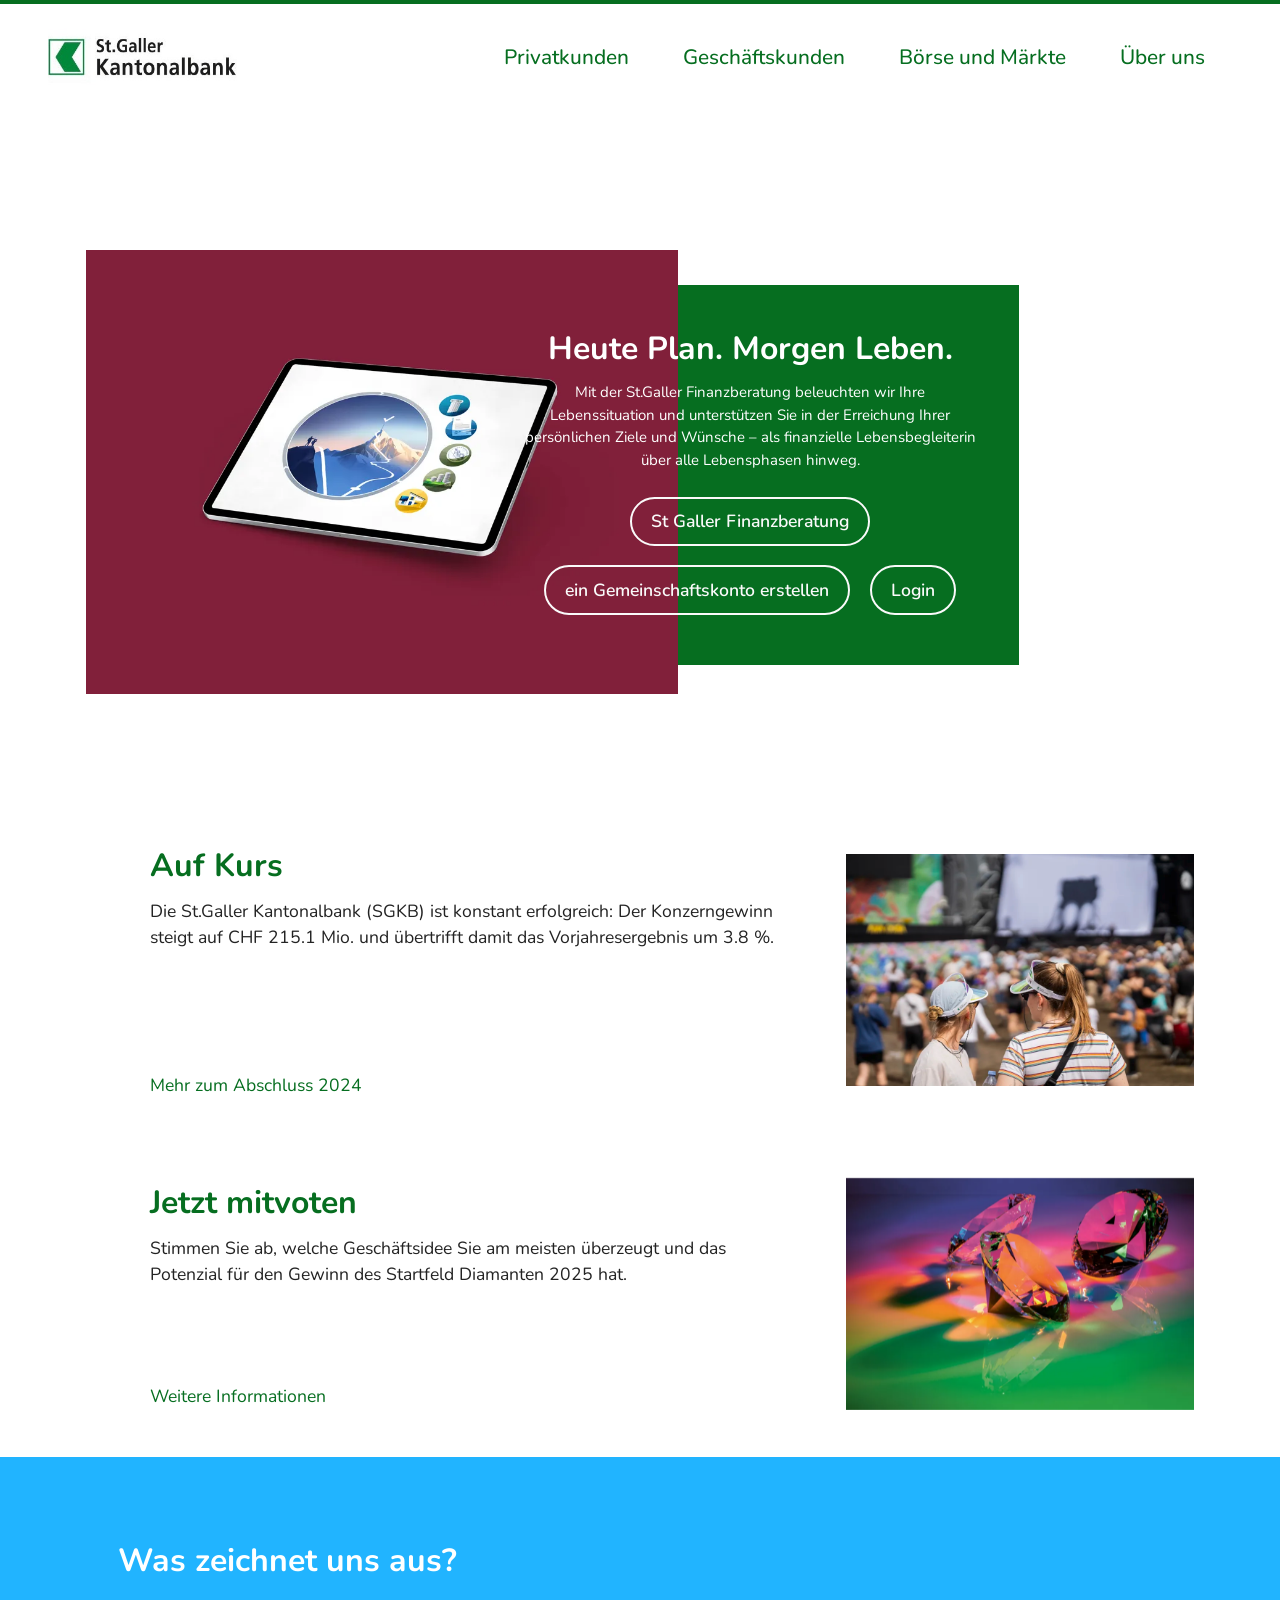
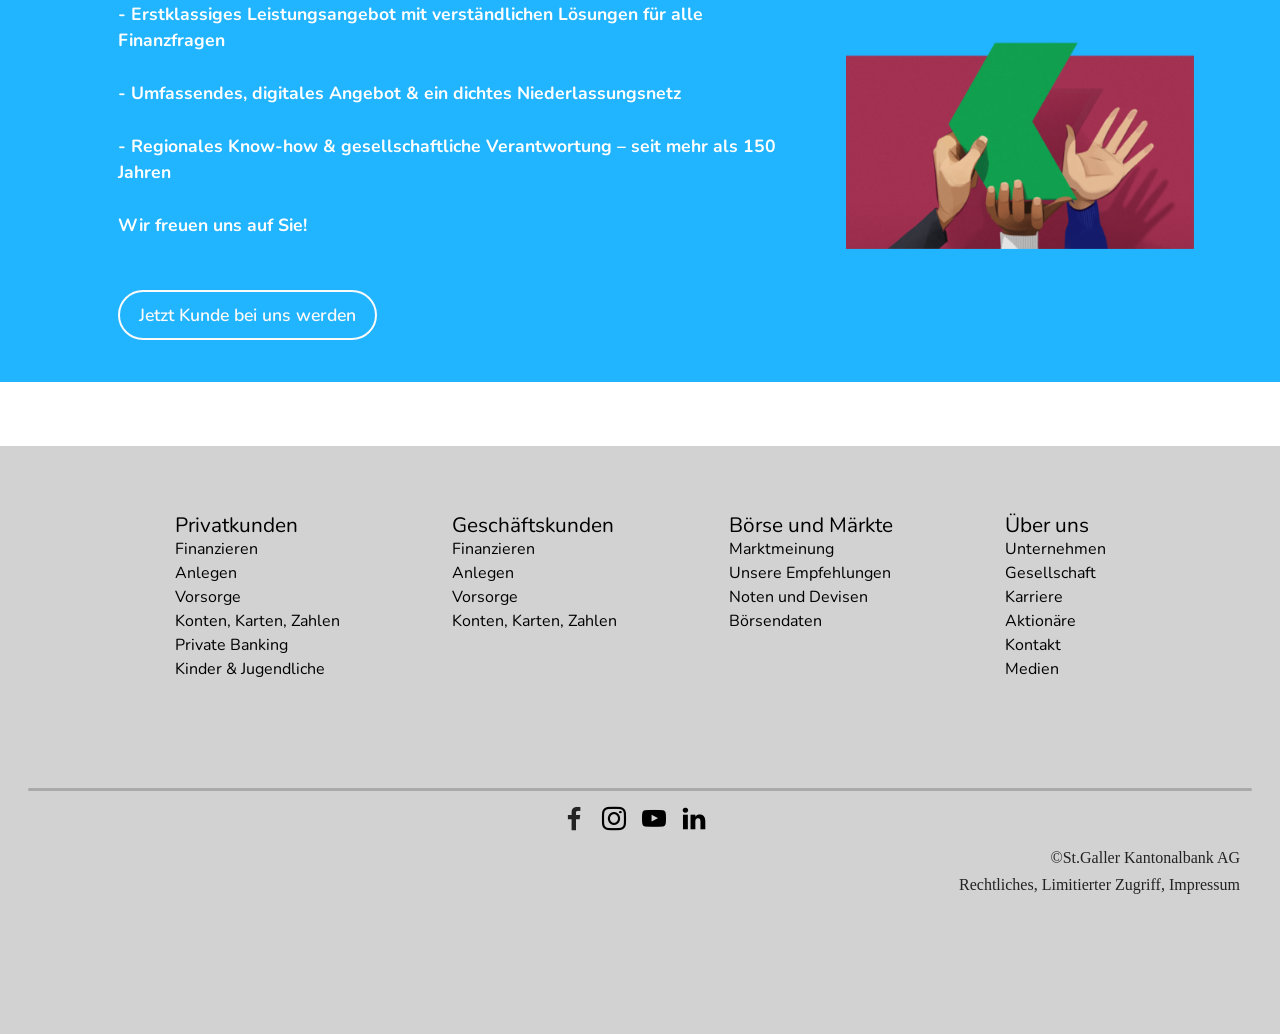
==== index.html @ 237eb8d0 "create github pages" ====
<!DOCTYPE html>
<html  >
<head>
  
  <meta charset="UTF-8">
  <meta http-equiv="X-UA-Compatible" content="IE=edge">
  
  <meta name="viewport" content="width=device-width, initial-scale=1, minimum-scale=1">
  <link rel="shortcut icon" href="assets/images/96cac09b-bc43-4731-b8e9-50b67e10ba38-1.jpeg" type="image/x-icon">
  <meta name="description" content="">
  
  
  <title>St. Galler Kantonalbank - Meine erste Bank rund ums Geld</title>
  <link rel="stylesheet" href="assets/themify/css/themify-icons.css">
  <link rel="stylesheet" href="assets/bootstrap/css/bootstrap.min.css">
  <link rel="stylesheet" href="assets/bootstrap/css/bootstrap-grid.min.css">
  <link rel="stylesheet" href="assets/bootstrap/css/bootstrap-reboot.min.css">
  <link rel="stylesheet" href="assets/animatecss/animate.css">
  <link rel="stylesheet" href="assets/dropdown/css/style.css">
  <link rel="stylesheet" href="assets/socicon/css/styles.css">
  <link rel="stylesheet" href="assets/theme/css/style.css">
  <link rel="preload" href="https://fonts.googleapis.com/css?family=Nunito:200,300,400,500,600,700,800,900,200i,300i,400i,500i,600i,700i,800i,900i&display=swap" as="style" onload="this.onload=null;this.rel='stylesheet'">
  <noscript><link rel="stylesheet" href="https://fonts.googleapis.com/css?family=Nunito:200,300,400,500,600,700,800,900,200i,300i,400i,500i,600i,700i,800i,900i&display=swap"></noscript>
  <link rel="preload" as="style" href="assets/mobirise/css/mbr-additional.css?v=snuXKs"><link rel="stylesheet" href="assets/mobirise/css/mbr-additional.css?v=snuXKs" type="text/css">

  
  
  
</head>
<body>
  
  <section data-bs-version="5.1" class="menu menu2 cid-uDMx28PX2z" once="menu" id="menu2-1x">
    
    <nav class="navbar navbar-dropdown navbar-expand-lg">
        <div class="container-fluid">
            <div class="navbar-brand">
                <span class="navbar-logo">
                    <a href="index.html#onearticletwo-1e">
                        <img src="assets/images/96cac09b-bc43-4731-b8e9-50b67e10ba38-1.jpeg" alt="" style="height: 5.9rem;">
                    </a>
                </span>
                
            </div>
            <button class="navbar-toggler" type="button" data-toggle="collapse" data-bs-toggle="collapse" data-target="#navbarSupportedContent" data-bs-target="#navbarSupportedContent" aria-controls="navbarNavAltMarkup" aria-expanded="false" aria-label="Toggle navigation">
                <div class="hamburger">
                    <span></span>
                    <span></span>
                    <span></span>
                    <span></span>
                </div>
            </button>
            <div class="collapse navbar-collapse" id="navbarSupportedContent">
                <ul class="navbar-nav nav-dropdown nav-right" data-app-modern-menu="true"><li class="nav-item"><a class="nav-link link text-primary display-7" href="https://www.sgkb.ch/de/privatkunden" aria-expanded="false" target="_blank">Privatkunden</a></li><li class="nav-item"><a class="nav-link link show text-primary display-7" href="https://www.sgkb.ch/de/geschaeftskunden" aria-expanded="false" target="_blank">Geschäftskunden</a></li>
                    <li class="nav-item"><a class="nav-link link show text-primary display-7" href="https://www.sgkb.ch/de/boerse-maerkte" aria-expanded="false" target="_blank">Börse und Märkte</a>
                    </li><li class="nav-item"><a class="nav-link link show text-primary display-7" href="https://www.sgkb.ch/de/ueber-uns" aria-expanded="false" target="_blank">Über uns</a></li></ul>
                
                
            </div>
        </div>
    </nav>
</section>

<section class="mbr-section article content1 cid-uDMoz4SYj1" id="onearticletwo-1e">

     
		        
			<div class="container">
				<div class="row">
					<div class="col-md-12">
						<div class="mu-about-area">

							<!-- Start Feature Content -->
							<div class="row">
								<div class="col-md-6">
									<div class="mu-about-left">
										<img class="" src="assets/images/2025-02-13-02-02-img-4288.webp" alt="img">
									</div>
								</div>
								<div class="col-md-6">
									<div class="mu-about-right">
										<h2 class="mbr-section-subtitle align-center mbr-light mbr-fonts-style display-5"><strong>Heute Plan. Morgen Leben.</strong></h2>
										<p class="align-center mbr-fonts-style display-5">Mit der St.Galler Finanzberatung beleuchten wir Ihre Lebenssituation und unterstützen Sie in der Erreichung Ihrer persönlichen Ziele und Wünsche – als finanzielle Lebensbegleiterin über alle Lebensphasen hinweg.</p>
									           <div class="mbr-section-btn align-center"><a class="btn btn-md btn-white-outline display-4" href="https://www.sgkb.ch/de/privatkunden/st-galler-finanzberatung" target="_blank">St Galler Finanzberatung</a> <a class="btn btn-md btn-white-outline display-4" href="Seitelogin.html" target="_blank">ein Gemeinschaftskonto erstellen</a> <a class="btn btn-md btn-white-outline display-4" href="Seitelogin.html#header18-1l" target="_blank">Login</a></div>
									</div>
								</div>
							</div>
							<!-- End Feature Content -->

						</div>
					</div>
				</div>
			</div>
</section>

<section data-bs-version="5.1" class="features6 cid-uDMoQ247Dn" id="features7-1f">
    <!---->
    

    
    <div class="container">
        <div class="card-wrapper">
            <div class="row align-items-center flex-row-reverse">
                <div class="col-12 col-lg-4">
                    <div class="image-wrapper">
                        <img src="assets/images/sgkb-openairsg-2024-zwei-frauen-vor-buehne.webp" alt="">
                    </div>
                </div>
                <div class="col-12 col-lg">
                    <div class="text-box">
                        <h5 class="mbr-title mbr-fonts-style display-5"><strong>Auf Kurs</strong></h5>
                        <p class="mbr-text mbr-fonts-style display-4">Die St.Galler Kantonalbank (SGKB) ist konstant erfolgreich: Der Konzerngewinn steigt auf CHF 215.1 Mio. und übertrifft damit das Vorjahresergebnis um 3.8 %.<br><br><br><br><br></p>
                        <div class="cost">
                            <span class="currentcost mbr-fonts-style pr-2 display-4"><a href="https://www.sgkb.ch/de/ueber-uns/medien/mitteilungen/st-galler-kantonalbank-auf-kurs" class="text-primary" target="_blank">Mehr zum Abschluss 2024</a></span>
                            <span class="oldcost mbr-fonts-style display-4"></span>
                        </div>
                        
                    </div>
                </div>
            </div>
        </div>
    </div>
</section>

<section data-bs-version="5.1" class="features6 cid-uDMvzDhXE8" id="features7-1u">
    <!---->
    

    
    <div class="container">
        <div class="card-wrapper">
            <div class="row align-items-center flex-row-reverse">
                <div class="col-12 col-lg-4">
                    <div class="image-wrapper">
                        <img src="assets/images/startfeld-diamant-key-visual.webp" alt="">
                    </div>
                </div>
                <div class="col-12 col-lg">
                    <div class="text-box">
                        <h5 class="mbr-title mbr-fonts-style display-5"><strong>Jetzt mitvoten</strong></h5>
                        <p class="mbr-text mbr-fonts-style display-4">Stimmen Sie ab, welche Geschäftsidee Sie am meisten überzeugt und das Potenzial für den Gewinn des Startfeld Diamanten 2025 hat.<br><br><br><br></p>
                        <div class="cost">
                            <span class="currentcost mbr-fonts-style pr-2 display-4"><a href="https://www.sgkb.ch/de/geschaeftskunden/jungunternehmen/startfeld-diamant" class="text-primary">Weitere Informationen</a></span>
                            <span class="oldcost mbr-fonts-style display-4"></span>
                        </div>
                        
                    </div>
                </div>
            </div>
        </div>
    </div>
</section>

<section data-bs-version="5.1" class="header14 cid-uDMpbsHOBm" id="header14-1h">

    

    

    <div class="container">
        <div class="row justify-content-center align-items-center">
            <div class="col-12 col-md-4 image-wrapper">
                <img src="assets/images/kunde-werden-sgkb-1.webp" alt="">
            </div>
            <div class="col-12 col-md">
                <div class="text-wrapper">
                    <h1 class="mbr-section-title mbr-fonts-style mb-3 display-5"><strong>Was zeichnet uns aus?</strong></h1>
                    <p class="mbr-text mbr-fonts-style display-4"><strong>- Erstklassiges Leistungsangebot mit verständlichen Lösungen für alle Finanzfragen
<br></strong><br><strong>- Umfassendes, digitales Angebot &amp; ein dichtes Niederlassungsnetz
<br></strong><br><strong>- Regionales Know-how &amp; gesellschaftliche Verantwortung – seit mehr als 150 Jahren
<br></strong><br><strong>Wir freuen uns auf Sie!<br></strong><br></p>
                    <div class="mbr-section-btn mt-3"><a class="btn btn-white-outline display-4" href="https://www.sgkb.ch/de/privatkunden/konten-karten-zahlen/konto-online-eroeffnen" target="_blank">Jetzt Kunde bei uns werden</a></div>
                </div>
            </div>
        </div>
    </div>
</section>

<section data-bs-version="5.1" class="content11 cid-uDMpcDpdyX" id="content11-1i">
    
    <div class="container">
        <div class="row justify-content-center">
            <div class="col-md-12 col-lg-6">
            
        </div>
    </div>
</div></section>

<section data-bs-version="5.1" class="footer3 cid-uDMpkj6y0I" once="footers" id="footer3-1k">

    

    

    <div class="container-fluid">
        <div class="row align-left mbr-white">
            <div class="row row-links">
                <ol class="foot-menu">
                    
                    
                    
                    
                    
                <li class="foot-menu-item mbr-fonts-style display-7"><a href="https://www.sgkb.ch/de/privatkunden" class="text-warning" target="_blank">Privatkunden</a><br><h6><a href="https://www.sgkb.ch/de/privatkunden/finanzieren" class="text-warning" target="_blank">Finanzieren</a></h6><h6><a href="https://www.sgkb.ch/de/privatkunden/anlegen" class="text-warning" target="_blank">Anlegen</a></h6><h6><a href="https://www.sgkb.ch/de/privatkunden/vorsorgen" class="text-warning" target="_blank">Vorsorge</a></h6><h6><a href="https://www.sgkb.ch/de/privatkunden/konten-karten-zahlen" class="text-warning" target="_blank">Konten, Karten, Zahlen</a></h6><h6><a href="https://www.sgkb.ch/de/privatkunden/private-banking" class="text-warning" target="_blank">Private Banking</a></h6><h6><a href="https://www.sgkb.ch/de/privatkunden/junge-kunden" class="text-warning" target="_blank">Kinder &amp; Jugendliche</a></h6><br></li><li class="foot-menu-item mbr-fonts-style display-7"><a href="https://www.sgkb.ch/de/geschaeftskunden" class="text-warning text-primary" target="_blank">Geschäftskunden</a><br><h6><a href="https://www.sgkb.ch/de/geschaeftskunden/finanzieren" class="text-warning text-primary" target="_blank">Finanzieren</a></h6><h6><a href="https://www.sgkb.ch/de/geschaeftskunden/anlegen-gk" class="text-warning text-primary" target="_blank">Anlegen</a></h6><h6><a href="https://www.sgkb.ch/de/geschaeftskunden/vorsorgen" class="text-warning text-primary" target="_blank">Vorsorge</a></h6><h6><a href="https://www.sgkb.ch/de/geschaeftskunden/konten-karten-zahlen" class="text-warning text-primary" target="_blank">Konten, Karten, Zahlen</a></h6></li><li class="foot-menu-item mbr-fonts-style display-7"><a href="https://www.sgkb.ch/de/boerse-maerkte" class="text-warning text-primary" target="_blank">Börse und Märkte</a><br><h6><a href="https://www.sgkb.ch/de/boerse-maerkte/unsere-marktmeinung" class="text-warning text-primary" target="_blank">Marktmeinung</a></h6><h6><a href="https://www.sgkb.ch/de/boerse-maerkte/unsere-empfehlungen" class="text-warning text-primary" target="_blank">Unsere Empfehlungen</a></h6><h6><a href="https://www.sgkb.ch/de/boerse-maerkte/noten-devisen" class="text-warning text-primary" target="_blank">Noten und Devisen</a></h6><h6><a href="https://www.sgkb.ch/de/boerse-maerkte/boersendaten" class="text-warning text-primary" target="_blank">Börsendaten</a></h6></li><li class="foot-menu-item mbr-fonts-style display-7"><a href="https://www.sgkb.ch/de/ueber-uns" class="text-warning text-primary" target="_blank">Über uns</a><br><h6><a href="https://www.sgkb.ch/de/ueber-uns/unternehmen" class="text-warning text-primary" target="_blank">Unternehmen</a></h6><h6><a href="https://www.sgkb.ch/de/ueber-uns/gesellschaft" class="text-warning text-primary" target="_blank">Gesellschaft</a></h6><h6><a href="https://www.sgkb.ch/de/ueber-uns/karriere" class="text-warning text-primary" target="_blank">Karriere</a></h6><h6><a href="https://www.sgkb.ch/de/ueber-uns/aktionaere" class="text-warning text-primary" target="_blank">Aktionäre</a></h6><h6><a href="https://www.sgkb.ch/de/ueber-uns/kontakt" class="text-warning text-primary" target="_blank">Kontakt</a></h6><h6><a href="https://www.sgkb.ch/de/ueber-uns/medien" class="text-warning text-primary" target="_blank">Medien</a></h6></li></ol>
            </div>


            <div class="divider">
            <hr class="solid">           
            </div>
            <div class="row social-row">
                <div class="social-list align-right pb-2">
                    
                    
                    
                    
                    
                    
                <div class="soc-item">
                        <a href="https://www.facebook.com/stgallerkb" target="_blank">
                            <span class="mbr-iconfont mbr-iconfont-social socicon-facebook socicon" style="color: rgb(35, 35, 35); fill: rgb(35, 35, 35);"></span>
                        </a>
                    </div><div class="soc-item">
                        <a href="https://instagram.com/stgallerkb" target="_blank">
                            <span class="mbr-iconfont mbr-iconfont-social socicon-instagram socicon" style="color: rgb(0, 0, 0); fill: rgb(0, 0, 0);"></span>
                        </a>
                    </div><div class="soc-item">
                        <a href="https://www.youtube.com/user/StGallerKantonalbank" target="_blank">
                            <span class="mbr-iconfont mbr-iconfont-social socicon-youtube socicon" style="color: rgb(0, 0, 0); fill: rgb(0, 0, 0);"></span>
                        </a>
                    </div><div class="soc-item">
                        <a href="https://www.linkedin.com/company/st-galler-kantonalbank" target="_blank">
                            <span class="mbr-iconfont mbr-iconfont-social ti-linkedin" style="color: rgb(0, 0, 0); fill: rgb(0, 0, 0);"></span>
                        </a>
                    </div></div>
            </div>
            <div class="row row-copirayt">
            <h6>
                <p class="mbr-text mb-0 mbr-fonts-style mbr-white align-center">
                    ©St.Galler Kantonalbank AG
<br>Rechtliches, Limitierter Zugriff, Impressum</p></h6>
            </div>
        </div>
    </div>
</section>

<section class="_customHTML cid-uDMpgfXhFH" id="scroll-1j">
 
  
      
 
  <div class="progress-container" id="myHeader">
    <div class="progress-bar" id="myBar"></div>
  </div>      
  
<script type="text/javascript">
window.onscroll = function() {myFunction()};
var header = document.getElementById("myHeader");
// Get the offset position of the navbar
var sticky = header.offsetTop;
function myFunction() {
  var winScroll = document.body.scrollTop || document.documentElement.scrollTop;
  var height = document.documentElement.scrollHeight - document.documentElement.clientHeight;
  var scrolled = (winScroll / height) * 100;
  document.getElementById("myBar").style.width = scrolled + "%";
  
   if (window.pageYOffset > sticky) {
    header.classList.add("sticky2");
  } else {
    header.classList.remove("sticky2");
  }
  
  
}
 
        
</script>

 <div style="padding:1rem; background-color:#c1c1c1;" class="hidden">
   <div class="align-center">
              <h10> <br><br><br><br><br><br>Scroll Indicator - Progress bar<br>
        Click the "gear" icon to change the layout of the social bar. This text will be removed on preview/publish.<br><br><svg id="svg" version="1.1" xmlns="http://www.w3.org/2000/svg" xmlns:xlink="http://www.w3.org/1999/xlink" width="150" viewBox="0, 0, 400,383.33333333333337"><g id="svgg"><path id="path0" d="M37.210 6.152 C 35.603 6.521,34.673 7.586,34.092 9.720 C 33.330 12.516,33.825 95.736,34.612 97.241 C 35.870 99.644,28.382 99.467,134.420 99.600 C 199.138 99.681,231.925 99.852,232.882 100.115 C 235.440 100.816,235.350 101.661,230.295 124.449 C 224.368 151.170,212.070 208.952,209.422 222.521 C 207.800 230.833,207.905 232.790,209.971 232.790 C 211.891 232.790,209.325 235.910,254.122 179.099 C 277.812 149.054,289.953 133.596,295.689 126.174 C 297.890 123.327,306.521 112.368,314.870 101.822 C 367.957 34.759,386.363 11.054,386.765 9.224 C 387.073 7.820,386.446 6.596,385.169 6.111 C 383.972 5.656,39.193 5.697,37.210 6.152 M382.917 8.569 C 384.519 9.741,380.855 14.580,323.489 87.057 C 313.389 99.818,299.260 117.766,292.092 126.942 C 279.051 143.636,265.977 160.258,245.456 186.236 C 239.439 193.853,229.856 206.001,224.162 213.231 C 210.292 230.840,210.188 230.897,212.490 219.587 C 217.028 197.295,227.371 148.754,232.598 125.216 C 237.896 101.359,238.065 99.524,235.099 97.991 C 234.120 97.484,228.193 97.405,188.034 97.358 C 75.294 97.227,37.576 96.911,36.978 96.092 C 36.161 94.974,36.161 10.490,36.978 9.373 C 37.513 8.642,38.883 8.626,116.843 8.435 C 301.952 7.984,382.171 8.024,382.917 8.569 M81.622 108.821 C 107.636 108.875,150.091 108.875,175.966 108.821 C 201.840 108.766,180.556 108.722,128.667 108.722 C 76.779 108.722,55.608 108.766,81.622 108.821 M177.885 157.718 C 177.182 158.404,174.020 162.244,170.860 166.251 C 167.700 170.259,164.939 173.732,164.724 173.970 C 164.509 174.207,161.918 177.468,158.965 181.217 C 156.012 184.965,150.834 191.512,147.459 195.767 C 144.084 200.021,139.856 205.359,138.063 207.629 C 129.342 218.668,112.627 239.779,108.533 244.926 C 107.162 246.650,103.624 251.125,100.671 254.870 C 97.718 258.615,93.156 264.369,90.533 267.657 C 87.910 270.944,79.126 282.263,71.012 292.809 C 62.899 303.356,50.820 318.802,44.170 327.133 C 28.112 347.253,23.297 353.336,21.093 356.284 C 20.566 356.990,18.921 359.133,17.439 361.046 C 6.762 374.827,3.520 379.694,4.240 380.859 C 4.652 381.526,352.012 381.883,353.760 381.218 L 354.749 380.843 354.547 336.442 C 354.330 288.424,354.421 291.066,352.956 290.282 C 351.831 289.680,309.260 289.563,226.846 289.934 C 183.386 290.130,157.086 289.826,155.238 289.106 C 153.350 288.370,153.375 288.079,156.655 272.483 C 157.410 268.897,158.183 265.187,158.374 264.238 C 159.208 260.094,161.885 247.419,162.221 246.021 C 162.651 244.231,164.430 235.954,166.258 227.229 C 166.966 223.854,167.895 219.453,168.324 217.450 C 168.753 215.446,169.619 211.390,170.249 208.437 C 170.879 205.484,171.843 200.997,172.391 198.466 C 172.938 195.935,173.542 193.087,173.734 192.138 C 173.925 191.189,174.694 187.478,175.444 183.893 C 181.253 156.107,181.424 154.270,177.885 157.718 M334.899 284.838 C 335.479 284.926,336.429 284.926,337.009 284.838 C 337.589 284.751,337.114 284.679,335.954 284.679 C 334.794 284.679,334.319 284.751,334.899 284.838 " stroke="none" fill="#b3b3b3" fill-rule="evenodd"></path><path id="path1" d="M116.843 8.435 C 38.883 8.626,37.513 8.642,36.978 9.373 C 36.161 10.490,36.161 94.974,36.978 96.092 C 37.576 96.911,75.294 97.227,188.034 97.358 C 228.193 97.405,234.120 97.484,235.099 97.991 C 238.065 99.524,237.896 101.359,232.598 125.216 C 227.371 148.754,217.028 197.295,212.490 219.587 C 210.188 230.897,210.292 230.840,224.162 213.231 C 229.856 206.001,239.439 193.853,245.456 186.236 C 265.977 160.258,279.051 143.636,292.092 126.942 C 299.260 117.766,313.389 99.818,323.489 87.057 C 380.855 14.580,384.519 9.741,382.917 8.569 C 382.171 8.024,301.952 7.984,116.843 8.435 " stroke="none" fill="#4c4c4c" fill-rule="evenodd"></path><path id="path2" d="M24.582 1.208 C 24.285 2.061,24.165 16.987,24.175 52.119 C 24.189 104.381,24.198 104.667,25.856 107.198 C 27.312 109.419,21.600 109.300,126.819 109.300 C 187.817 109.300,223.202 109.435,223.202 109.666 C 223.202 109.868,221.385 118.791,219.165 129.496 C 216.944 140.200,215.208 149.171,215.308 149.431 C 215.408 149.690,215.358 149.957,215.197 150.023 C 214.865 150.160,213.651 155.819,204.600 199.407 C 201.952 212.158,199.872 222.815,199.977 223.088 C 200.082 223.362,199.980 223.586,199.752 223.586 C 199.516 223.586,199.414 223.996,199.516 224.531 C 199.615 225.051,199.582 225.526,199.442 225.586 C 199.151 225.710,198.557 228.337,196.119 240.268 C 195.171 244.909,194.060 250.029,193.650 251.646 C 191.455 260.308,193.965 264.453,200.009 262.145 C 201.966 261.398,201.889 261.486,213.429 246.788 C 220.801 237.399,226.824 229.751,236.050 218.064 C 240.748 212.113,252.094 197.659,269.799 175.072 C 275.255 168.111,284.303 156.570,289.907 149.425 C 295.511 142.279,303.979 131.474,308.725 125.414 C 321.361 109.277,325.827 103.583,336.629 89.833 C 342.331 82.576,346.237 77.280,346.078 77.022 C 345.919 76.764,345.976 76.688,346.216 76.836 C 346.447 76.979,347.760 75.626,349.227 73.732 C 350.658 71.885,353.101 68.781,354.656 66.833 C 356.329 64.739,357.370 63.109,357.206 62.843 C 357.041 62.576,357.094 62.496,357.336 62.646 C 357.872 62.977,368.666 49.199,368.315 48.632 C 368.164 48.388,368.223 48.310,368.450 48.451 C 368.674 48.589,373.706 42.505,379.897 34.608 C 385.973 26.858,392.261 18.965,393.871 17.066 C 395.480 15.168,397.517 12.693,398.398 11.567 L 400.000 9.519 400.000 4.759 L 400.000 0.000 212.502 0.000 L 25.003 0.000 24.582 1.208 M385.169 6.111 C 386.446 6.596,387.073 7.820,386.765 9.224 C 386.363 11.054,367.957 34.759,314.870 101.822 C 306.521 112.368,297.890 123.327,295.689 126.174 C 289.953 133.596,277.812 149.054,254.122 179.099 C 209.325 235.910,211.891 232.790,209.971 232.790 C 207.905 232.790,207.800 230.833,209.422 222.521 C 212.070 208.952,224.368 151.170,230.295 124.449 C 235.350 101.661,235.440 100.816,232.882 100.115 C 231.925 99.852,199.138 99.681,134.420 99.600 C 28.382 99.467,35.870 99.644,34.612 97.241 C 33.825 95.736,33.330 12.516,34.092 9.720 C 34.673 7.586,35.603 6.521,37.210 6.152 C 39.193 5.697,383.972 5.656,385.169 6.111 M175.966 108.821 C 150.091 108.875,107.636 108.875,81.622 108.821 C 55.608 108.766,76.779 108.722,128.667 108.722 C 180.556 108.722,201.840 108.766,175.966 108.821 M180.735 144.991 C 179.413 145.394,178.766 146.116,171.634 155.164 C 166.035 162.266,160.321 169.481,152.304 179.573 C 148.329 184.577,145.792 188.088,145.958 188.357 C 146.118 188.615,146.070 188.703,145.844 188.563 C 145.295 188.224,144.060 189.684,144.413 190.256 C 144.585 190.533,144.541 190.624,144.307 190.478 C 143.770 190.147,136.792 198.920,137.142 199.485 C 137.301 199.742,137.247 199.823,137.013 199.678 C 136.474 199.345,127.972 210.042,128.323 210.610 C 128.476 210.857,128.426 210.944,128.208 210.810 C 127.996 210.679,125.945 212.939,123.650 215.832 C 121.355 218.726,116.830 224.412,113.595 228.469 C 110.061 232.902,107.824 236.025,107.991 236.295 C 108.151 236.554,108.103 236.641,107.877 236.502 C 107.327 236.162,106.092 237.623,106.445 238.194 C 106.613 238.465,106.574 238.562,106.354 238.426 C 106.145 238.297,104.765 239.694,103.288 241.531 C 96.608 249.837,76.645 275.196,70.771 282.838 C 67.204 287.478,62.325 293.824,59.929 296.939 C 57.436 300.180,55.688 302.790,55.842 303.039 C 55.996 303.289,55.941 303.369,55.712 303.227 C 55.170 302.893,54.322 303.975,54.676 304.549 C 54.843 304.818,54.798 304.908,54.569 304.766 C 54.020 304.427,52.785 305.888,53.138 306.459 C 53.307 306.733,53.266 306.827,53.039 306.686 C 52.524 306.368,45.925 314.778,46.261 315.323 C 46.416 315.573,46.348 315.638,46.095 315.482 C 45.595 315.173,22.023 344.549,22.104 345.380 C 22.133 345.675,22.027 345.837,21.868 345.738 C 21.392 345.444,20.226 346.987,20.539 347.494 C 20.712 347.773,20.668 347.862,20.431 347.716 C 20.071 347.493,14.984 353.821,7.143 364.244 C 5.466 366.473,4.298 368.371,4.451 368.618 C 4.610 368.875,4.551 368.949,4.308 368.799 C 4.071 368.653,3.080 369.715,1.982 371.294 L 0.069 374.044 0.025 378.776 L -0.020 383.509 180.335 383.509 L 360.690 383.509 360.580 337.776 C 360.460 288.005,360.498 288.865,358.312 286.446 C 355.732 283.591,359.250 283.754,301.092 283.791 C 272.531 283.809,249.028 283.908,248.862 284.010 C 247.895 284.608,161.482 283.949,160.872 283.340 C 160.729 283.196,161.071 280.888,161.632 278.211 C 162.193 275.534,162.558 273.098,162.443 272.798 C 162.327 272.497,162.365 272.333,162.526 272.433 C 162.687 272.532,163.297 270.255,163.881 267.371 C 164.465 264.488,167.099 252.044,169.734 239.719 C 172.369 227.393,174.442 217.093,174.340 216.829 C 174.239 216.565,174.296 216.294,174.468 216.228 C 174.932 216.048,176.895 206.412,176.573 205.891 C 176.400 205.611,176.462 205.545,176.738 205.716 C 177.004 205.880,177.181 205.740,177.181 205.367 C 177.181 205.025,178.123 200.312,179.274 194.894 C 183.691 174.105,185.667 164.276,185.737 162.744 C 185.777 161.869,185.963 161.247,186.149 161.360 C 186.336 161.474,186.409 161.024,186.312 160.361 C 186.214 159.699,186.256 159.156,186.405 159.156 C 186.650 159.156,187.185 156.010,187.710 151.486 C 188.291 146.478,185.225 143.623,180.735 144.991 M180.249 158.438 C 180.249 160.249,178.966 167.046,175.444 183.893 C 174.694 187.478,173.925 191.189,173.734 192.138 C 173.542 193.087,172.938 195.935,172.391 198.466 C 171.843 200.997,170.879 205.484,170.249 208.437 C 169.619 211.390,168.753 215.446,168.324 217.450 C 167.895 219.453,166.966 223.854,166.258 227.229 C 164.430 235.954,162.651 244.231,162.221 246.021 C 161.885 247.419,159.208 260.094,158.374 264.238 C 158.183 265.187,157.410 268.897,156.655 272.483 C 153.375 288.079,153.350 288.370,155.238 289.106 C 157.086 289.826,183.386 290.130,226.846 289.934 C 309.260 289.563,351.831 289.680,352.956 290.282 C 354.421 291.066,354.330 288.424,354.547 336.442 L 354.749 380.843 353.760 381.218 C 352.012 381.883,4.652 381.526,4.240 380.859 C 3.520 379.694,6.762 374.827,17.439 361.046 C 18.921 359.133,20.566 356.990,21.093 356.284 C 23.297 353.336,28.112 347.253,44.170 327.133 C 50.820 318.802,62.899 303.356,71.012 292.809 C 79.126 282.263,87.910 270.944,90.533 267.657 C 93.156 264.369,97.718 258.615,100.671 254.870 C 103.624 251.125,107.162 246.650,108.533 244.926 C 112.627 239.779,129.342 218.668,138.063 207.629 C 139.856 205.359,144.084 200.021,147.459 195.767 C 150.834 191.512,156.012 184.965,158.965 181.217 C 161.918 177.468,164.509 174.207,164.724 173.970 C 164.939 173.732,167.700 170.259,170.860 166.251 C 179.198 155.678,180.249 154.803,180.249 158.438 M337.009 284.838 C 336.429 284.926,335.479 284.926,334.899 284.838 C 334.319 284.751,334.794 284.679,335.954 284.679 C 337.114 284.679,337.589 284.751,337.009 284.838" stroke="none" fill="#fafafa" fill-rule="evenodd"></path></g></svg><br><br><br></h10>
				
    </div></div>
</section><section><a href="https://mobiri.se"></a><a href="https://mobiri.se"></a></section><script src="assets/witsec-jquery-3.5.1/jquery-3.5.1.min.js"></script>  <script src="assets/bootstrap/js/bootstrap.bundle.min.js"></script>  <script src="assets/smoothscroll/smooth-scroll.js"></script>  <script src="assets/ytplayer/index.js"></script>  <script src="assets/dropdown/js/navbar-dropdown.js"></script>  <script src="assets/theme/js/script.js"></script>  
  
  
 <div id="scrollToTop" class="scrollToTop mbr-arrow-up"><a style="text-align: center;"><i class="mbr-arrow-up-icon mbr-arrow-up-icon-cm cm-icon cm-icon-smallarrow-up"></i></a></div>
    <input name="animation" type="hidden">
  </body>
</html>
---- assets/themify/css/themify-icons.css ----
@font-face {
	font-family: 'themify';
	src:url('../fonts/themify.eot?-fvbane');
	src:url('../fonts/themify.eot?#iefix-fvbane') format('embedded-opentype'),
		url('../fonts/themify.woff?-fvbane') format('woff'),
		url('../fonts/themify.ttf?-fvbane') format('truetype'),
		url('../fonts/themify.svg?-fvbane#themify') format('svg');
	font-weight: normal;
	font-style: normal;
}

[class^="ti-"], [class*=" ti-"] {
	font-family: 'themify';
	speak: none;
	font-style: normal;
	font-weight: normal;
	font-variant: normal;
	text-transform: none;
	line-height: 1;

	/* Better Font Rendering =========== */
	-webkit-font-smoothing: antialiased;
	-moz-osx-font-smoothing: grayscale;
}

.ti-wand:before {
	content: "\e600";
}
.ti-volume:before {
	content: "\e601";
}
.ti-user:before {
	content: "\e602";
}
.ti-unlock:before {
	content: "\e603";
}
.ti-unlink:before {
	content: "\e604";
}
.ti-trash:before {
	content: "\e605";
}
.ti-thought:before {
	content: "\e606";
}
.ti-target:before {
	content: "\e607";
}
.ti-tag:before {
	content: "\e608";
}
.ti-tablet:before {
	content: "\e609";
}
.ti-star:before {
	content: "\e60a";
}
.ti-spray:before {
	content: "\e60b";
}
.ti-signal:before {
	content: "\e60c";
}
.ti-shopping-cart:before {
	content: "\e60d";
}
.ti-shopping-cart-full:before {
	content: "\e60e";
}
.ti-settings:before {
	content: "\e60f";
}
.ti-search:before {
	content: "\e610";
}
.ti-zoom-in:before {
	content: "\e611";
}
.ti-zoom-out:before {
	content: "\e612";
}
.ti-cut:before {
	content: "\e613";
}
.ti-ruler:before {
	content: "\e614";
}
.ti-ruler-pencil:before {
	content: "\e615";
}
.ti-ruler-alt:before {
	content: "\e616";
}
.ti-bookmark:before {
	content: "\e617";
}
.ti-bookmark-alt:before {
	content: "\e618";
}
.ti-reload:before {
	content: "\e619";
}
.ti-plus:before {
	content: "\e61a";
}
.ti-pin:before {
	content: "\e61b";
}
.ti-pencil:before {
	content: "\e61c";
}
.ti-pencil-alt:before {
	content: "\e61d";
}
.ti-paint-roller:before {
	content: "\e61e";
}
.ti-paint-bucket:before {
	content: "\e61f";
}
.ti-na:before {
	content: "\e620";
}
.ti-mobile:before {
	content: "\e621";
}
.ti-minus:before {
	content: "\e622";
}
.ti-medall:before {
	content: "\e623";
}
.ti-medall-alt:before {
	content: "\e624";
}
.ti-marker:before {
	content: "\e625";
}
.ti-marker-alt:before {
	content: "\e626";
}
.ti-arrow-up:before {
	content: "\e627";
}
.ti-arrow-right:before {
	content: "\e628";
}
.ti-arrow-left:before {
	content: "\e629";
}
.ti-arrow-down:before {
	content: "\e62a";
}
.ti-lock:before {
	content: "\e62b";
}
.ti-location-arrow:before {
	content: "\e62c";
}
.ti-link:before {
	content: "\e62d";
}
.ti-layout:before {
	content: "\e62e";
}
.ti-layers:before {
	content: "\e62f";
}
.ti-layers-alt:before {
	content: "\e630";
}
.ti-key:before {
	content: "\e631";
}
.ti-import:before {
	content: "\e632";
}
.ti-image:before {
	content: "\e633";
}
.ti-heart:before {
	content: "\e634";
}
.ti-heart-broken:before {
	content: "\e635";
}
.ti-hand-stop:before {
	content: "\e636";
}
.ti-hand-open:before {
	content: "\e637";
}
.ti-hand-drag:before {
	content: "\e638";
}
.ti-folder:before {
	content: "\e639";
}
.ti-flag:before {
	content: "\e63a";
}
.ti-flag-alt:before {
	content: "\e63b";
}
.ti-flag-alt-2:before {
	content: "\e63c";
}
.ti-eye:before {
	content: "\e63d";
}
.ti-export:before {
	content: "\e63e";
}
.ti-exchange-vertical:before {
	content: "\e63f";
}
.ti-desktop:before {
	content: "\e640";
}
.ti-cup:before {
	content: "\e641";
}
.ti-crown:before {
	content: "\e642";
}
.ti-comments:before {
	content: "\e643";
}
.ti-comment:before {
	content: "\e644";
}
.ti-comment-alt:before {
	content: "\e645";
}
.ti-close:before {
	content: "\e646";
}
.ti-clip:before {
	content: "\e647";
}
.ti-angle-up:before {
	content: "\e648";
}
.ti-angle-right:before {
	content: "\e649";
}
.ti-angle-left:before {
	content: "\e64a";
}
.ti-angle-down:before {
	content: "\e64b";
}
.ti-check:before {
	content: "\e64c";
}
.ti-check-box:before {
	content: "\e64d";
}
.ti-camera:before {
	content: "\e64e";
}
.ti-announcement:before {
	content: "\e64f";
}
.ti-brush:before {
	content: "\e650";
}
.ti-briefcase:before {
	content: "\e651";
}
.ti-bolt:before {
	content: "\e652";
}
.ti-bolt-alt:before {
	content: "\e653";
}
.ti-blackboard:before {
	content: "\e654";
}
.ti-bag:before {
	content: "\e655";
}
.ti-move:before {
	content: "\e656";
}
.ti-arrows-vertical:before {
	content: "\e657";
}
.ti-arrows-horizontal:before {
	content: "\e658";
}
.ti-fullscreen:before {
	content: "\e659";
}
.ti-arrow-top-right:before {
	content: "\e65a";
}
.ti-arrow-top-left:before {
	content: "\e65b";
}
.ti-arrow-circle-up:before {
	content: "\e65c";
}
.ti-arrow-circle-right:before {
	content: "\e65d";
}
.ti-arrow-circle-left:before {
	content: "\e65e";
}
.ti-arrow-circle-down:before {
	content: "\e65f";
}
.ti-angle-double-up:before {
	content: "\e660";
}
.ti-angle-double-right:before {
	content: "\e661";
}
.ti-angle-double-left:before {
	content: "\e662";
}
.ti-angle-double-down:before {
	content: "\e663";
}
.ti-zip:before {
	content: "\e664";
}
.ti-world:before {
	content: "\e665";
}
.ti-wheelchair:before {
	content: "\e666";
}
.ti-view-list:before {
	content: "\e667";
}
.ti-view-list-alt:before {
	content: "\e668";
}
.ti-view-grid:before {
	content: "\e669";
}
.ti-uppercase:before {
	content: "\e66a";
}
.ti-upload:before {
	content: "\e66b";
}
.ti-underline:before {
	content: "\e66c";
}
.ti-truck:before {
	content: "\e66d";
}
.ti-timer:before {
	content: "\e66e";
}
.ti-ticket:before {
	content: "\e66f";
}
.ti-thumb-up:before {
	content: "\e670";
}
.ti-thumb-down:before {
	content: "\e671";
}
.ti-text:before {
	content: "\e672";
}
.ti-stats-up:before {
	content: "\e673";
}
.ti-stats-down:before {
	content: "\e674";
}
.ti-split-v:before {
	content: "\e675";
}
.ti-split-h:before {
	content: "\e676";
}
.ti-smallcap:before {
	content: "\e677";
}
.ti-shine:before {
	content: "\e678";
}
.ti-shift-right:before {
	content: "\e679";
}
.ti-shift-left:before {
	content: "\e67a";
}
.ti-shield:before {
	content: "\e67b";
}
.ti-notepad:before {
	content: "\e67c";
}
.ti-server:before {
	content: "\e67d";
}
.ti-quote-right:before {
	content: "\e67e";
}
.ti-quote-left:before {
	content: "\e67f";
}
.ti-pulse:before {
	content: "\e680";
}
.ti-printer:before {
	content: "\e681";
}
.ti-power-off:before {
	content: "\e682";
}
.ti-plug:before {
	content: "\e683";
}
.ti-pie-chart:before {
	content: "\e684";
}
.ti-paragraph:before {
	content: "\e685";
}
.ti-panel:before {
	content: "\e686";
}
.ti-package:before {
	content: "\e687";
}
.ti-music:before {
	content: "\e688";
}
.ti-music-alt:before {
	content: "\e689";
}
.ti-mouse:before {
	content: "\e68a";
}
.ti-mouse-alt:before {
	content: "\e68b";
}
.ti-money:before {
	content: "\e68c";
}
.ti-microphone:before {
	content: "\e68d";
}
.ti-menu:before {
	content: "\e68e";
}
.ti-menu-alt:before {
	content: "\e68f";
}
.ti-map:before {
	content: "\e690";
}
.ti-map-alt:before {
	content: "\e691";
}
.ti-loop:before {
	content: "\e692";
}
.ti-location-pin:before {
	content: "\e693";
}
.ti-list:before {
	content: "\e694";
}
.ti-light-bulb:before {
	content: "\e695";
}
.ti-Italic:before {
	content: "\e696";
}
.ti-info:before {
	content: "\e697";
}
.ti-infinite:before {
	content: "\e698";
}
.ti-id-badge:before {
	content: "\e699";
}
.ti-hummer:before {
	content: "\e69a";
}
.ti-home:before {
	content: "\e69b";
}
.ti-help:before {
	content: "\e69c";
}
.ti-headphone:before {
	content: "\e69d";
}
.ti-harddrives:before {
	content: "\e69e";
}
.ti-harddrive:before {
	content: "\e69f";
}
.ti-gift:before {
	content: "\e6a0";
}
.ti-game:before {
	content: "\e6a1";
}
.ti-filter:before {
	content: "\e6a2";
}
.ti-files:before {
	content: "\e6a3";
}
.ti-file:before {
	content: "\e6a4";
}
.ti-eraser:before {
	content: "\e6a5";
}
.ti-envelope:before {
	content: "\e6a6";
}
.ti-download:before {
	content: "\e6a7";
}
.ti-direction:before {
	content: "\e6a8";
}
.ti-direction-alt:before {
	content: "\e6a9";
}
.ti-dashboard:before {
	content: "\e6aa";
}
.ti-control-stop:before {
	content: "\e6ab";
}
.ti-control-shuffle:before {
	content: "\e6ac";
}
.ti-control-play:before {
	content: "\e6ad";
}
.ti-control-pause:before {
	content: "\e6ae";
}
.ti-control-forward:before {
	content: "\e6af";
}
.ti-control-backward:before {
	content: "\e6b0";
}
.ti-cloud:before {
	content: "\e6b1";
}
.ti-cloud-up:before {
	content: "\e6b2";
}
.ti-cloud-down:before {
	content: "\e6b3";
}
.ti-clipboard:before {
	content: "\e6b4";
}
.ti-car:before {
	content: "\e6b5";
}
.ti-calendar:before {
	content: "\e6b6";
}
.ti-book:before {
	content: "\e6b7";
}
.ti-bell:before {
	content: "\e6b8";
}
.ti-basketball:before {
	content: "\e6b9";
}
.ti-bar-chart:before {
	content: "\e6ba";
}
.ti-bar-chart-alt:before {
	content: "\e6bb";
}
.ti-back-right:before {
	content: "\e6bc";
}
.ti-back-left:before {
	content: "\e6bd";
}
.ti-arrows-corner:before {
	content: "\e6be";
}
.ti-archive:before {
	content: "\e6bf";
}
.ti-anchor:before {
	content: "\e6c0";
}
.ti-align-right:before {
	content: "\e6c1";
}
.ti-align-left:before {
	content: "\e6c2";
}
.ti-align-justify:before {
	content: "\e6c3";
}
.ti-align-center:before {
	content: "\e6c4";
}
.ti-alert:before {
	content: "\e6c5";
}
.ti-alarm-clock:before {
	content: "\e6c6";
}
.ti-agenda:before {
	content: "\e6c7";
}
.ti-write:before {
	content: "\e6c8";
}
.ti-window:before {
	content: "\e6c9";
}
.ti-widgetized:before {
	content: "\e6ca";
}
.ti-widget:before {
	content: "\e6cb";
}
.ti-widget-alt:before {
	content: "\e6cc";
}
.ti-wallet:before {
	content: "\e6cd";
}
.ti-video-clapper:before {
	content: "\e6ce";
}
.ti-video-camera:before {
	content: "\e6cf";
}
.ti-vector:before {
	content: "\e6d0";
}
.ti-themify-logo:before {
	content: "\e6d1";
}
.ti-themify-favicon:before {
	content: "\e6d2";
}
.ti-themify-favicon-alt:before {
	content: "\e6d3";
}
.ti-support:before {
	content: "\e6d4";
}
.ti-stamp:before {
	content: "\e6d5";
}
.ti-split-v-alt:before {
	content: "\e6d6";
}
.ti-slice:before {
	content: "\e6d7";
}
.ti-shortcode:before {
	content: "\e6d8";
}
.ti-shift-right-alt:before {
	content: "\e6d9";
}
.ti-shift-left-alt:before {
	content: "\e6da";
}
.ti-ruler-alt-2:before {
	content: "\e6db";
}
.ti-receipt:before {
	content: "\e6dc";
}
.ti-pin2:before {
	content: "\e6dd";
}
.ti-pin-alt:before {
	content: "\e6de";
}
.ti-pencil-alt2:before {
	content: "\e6df";
}
.ti-palette:before {
	content: "\e6e0";
}
.ti-more:before {
	content: "\e6e1";
}
.ti-more-alt:before {
	content: "\e6e2";
}
.ti-microphone-alt:before {
	content: "\e6e3";
}
.ti-magnet:before {
	content: "\e6e4";
}
.ti-line-double:before {
	content: "\e6e5";
}
.ti-line-dotted:before {
	content: "\e6e6";
}
.ti-line-dashed:before {
	content: "\e6e7";
}
.ti-layout-width-full:before {
	content: "\e6e8";
}
.ti-layout-width-default:before {
	content: "\e6e9";
}
.ti-layout-width-default-alt:before {
	content: "\e6ea";
}
.ti-layout-tab:before {
	content: "\e6eb";
}
.ti-layout-tab-window:before {
	content: "\e6ec";
}
.ti-layout-tab-v:before {
	content: "\e6ed";
}
.ti-layout-tab-min:before {
	content: "\e6ee";
}
.ti-layout-slider:before {
	content: "\e6ef";
}
.ti-layout-slider-alt:before {
	content: "\e6f0";
}
.ti-layout-sidebar-right:before {
	content: "\e6f1";
}
.ti-layout-sidebar-none:before {
	content: "\e6f2";
}
.ti-layout-sidebar-left:before {
	content: "\e6f3";
}
.ti-layout-placeholder:before {
	content: "\e6f4";
}
.ti-layout-menu:before {
	content: "\e6f5";
}
.ti-layout-menu-v:before {
	content: "\e6f6";
}
.ti-layout-menu-separated:before {
	content: "\e6f7";
}
.ti-layout-menu-full:before {
	content: "\e6f8";
}
.ti-layout-media-right-alt:before {
	content: "\e6f9";
}
.ti-layout-media-right:before {
	content: "\e6fa";
}
.ti-layout-media-overlay:before {
	content: "\e6fb";
}
.ti-layout-media-overlay-alt:before {
	content: "\e6fc";
}
.ti-layout-media-overlay-alt-2:before {
	content: "\e6fd";
}
.ti-layout-media-left-alt:before {
	content: "\e6fe";
}
.ti-layout-media-left:before {
	content: "\e6ff";
}
.ti-layout-media-center-alt:before {
	content: "\e700";
}
.ti-layout-media-center:before {
	content: "\e701";
}
.ti-layout-list-thumb:before {
	content: "\e702";
}
.ti-layout-list-thumb-alt:before {
	content: "\e703";
}
.ti-layout-list-post:before {
	content: "\e704";
}
.ti-layout-list-large-image:before {
	content: "\e705";
}
.ti-layout-line-solid:before {
	content: "\e706";
}
.ti-layout-grid4:before {
	content: "\e707";
}
.ti-layout-grid3:before {
	content: "\e708";
}
.ti-layout-grid2:before {
	content: "\e709";
}
.ti-layout-grid2-thumb:before {
	content: "\e70a";
}
.ti-layout-cta-right:before {
	content: "\e70b";
}
.ti-layout-cta-left:before {
	content: "\e70c";
}
.ti-layout-cta-center:before {
	content: "\e70d";
}
.ti-layout-cta-btn-right:before {
	content: "\e70e";
}
.ti-layout-cta-btn-left:before {
	content: "\e70f";
}
.ti-layout-column4:before {
	content: "\e710";
}
.ti-layout-column3:before {
	content: "\e711";
}
.ti-layout-column2:before {
	content: "\e712";
}
.ti-layout-accordion-separated:before {
	content: "\e713";
}
.ti-layout-accordion-merged:before {
	content: "\e714";
}
.ti-layout-accordion-list:before {
	content: "\e715";
}
.ti-ink-pen:before {
	content: "\e716";
}
.ti-info-alt:before {
	content: "\e717";
}
.ti-help-alt:before {
	content: "\e718";
}
.ti-headphone-alt:before {
	content: "\e719";
}
.ti-hand-point-up:before {
	content: "\e71a";
}
.ti-hand-point-right:before {
	content: "\e71b";
}
.ti-hand-point-left:before {
	content: "\e71c";
}
.ti-hand-point-down:before {
	content: "\e71d";
}
.ti-gallery:before {
	content: "\e71e";
}
.ti-face-smile:before {
	content: "\e71f";
}
.ti-face-sad:before {
	content: "\e720";
}
.ti-credit-card:before {
	content: "\e721";
}
.ti-control-skip-forward:before {
	content: "\e722";
}
.ti-control-skip-backward:before {
	content: "\e723";
}
.ti-control-record:before {
	content: "\e724";
}
.ti-control-eject:before {
	content: "\e725";
}
.ti-comments-smiley:before {
	content: "\e726";
}
.ti-brush-alt:before {
	content: "\e727";
}
.ti-youtube:before {
	content: "\e728";
}
.ti-vimeo:before {
	content: "\e729";
}
.ti-twitter:before {
	content: "\e72a";
}
.ti-time:before {
	content: "\e72b";
}
.ti-tumblr:before {
	content: "\e72c";
}
.ti-skype:before {
	content: "\e72d";
}
.ti-share:before {
	content: "\e72e";
}
.ti-share-alt:before {
	content: "\e72f";
}
.ti-rocket:before {
	content: "\e730";
}
.ti-pinterest:before {
	content: "\e731";
}
.ti-new-window:before {
	content: "\e732";
}
.ti-microsoft:before {
	content: "\e733";
}
.ti-list-ol:before {
	content: "\e734";
}
.ti-linkedin:before {
	content: "\e735";
}
.ti-layout-sidebar-2:before {
	content: "\e736";
}
.ti-layout-grid4-alt:before {
	content: "\e737";
}
.ti-layout-grid3-alt:before {
	content: "\e738";
}
.ti-layout-grid2-alt:before {
	content: "\e739";
}
.ti-layout-column4-alt:before {
	content: "\e73a";
}
.ti-layout-column3-alt:before {
	content: "\e73b";
}
.ti-layout-column2-alt:before {
	content: "\e73c";
}
.ti-instagram:before {
	content: "\e73d";
}
.ti-google:before {
	content: "\e73e";
}
.ti-github:before {
	content: "\e73f";
}
.ti-flickr:before {
	content: "\e740";
}
.ti-facebook:before {
	content: "\e741";
}
.ti-dropbox:before {
	content: "\e742";
}
.ti-dribbble:before {
	content: "\e743";
}
.ti-apple:before {
	content: "\e744";
}
.ti-android:before {
	content: "\e745";
}
.ti-save:before {
	content: "\e746";
}
.ti-save-alt:before {
	content: "\e747";
}
.ti-yahoo:before {
	content: "\e748";
}
.ti-wordpress:before {
	content: "\e749";
}
.ti-vimeo-alt:before {
	content: "\e74a";
}
.ti-twitter-alt:before {
	content: "\e74b";
}
.ti-tumblr-alt:before {
	content: "\e74c";
}
.ti-trello:before {
	content: "\e74d";
}
.ti-stack-overflow:before {
	content: "\e74e";
}
.ti-soundcloud:before {
	content: "\e74f";
}
.ti-sharethis:before {
	content: "\e750";
}
.ti-sharethis-alt:before {
	content: "\e751";
}
.ti-reddit:before {
	content: "\e752";
}
.ti-pinterest-alt:before {
	content: "\e753";
}
.ti-microsoft-alt:before {
	content: "\e754";
}
.ti-linux:before {
	content: "\e755";
}
.ti-jsfiddle:before {
	content: "\e756";
}
.ti-joomla:before {
	content: "\e757";
}
.ti-html5:before {
	content: "\e758";
}
.ti-flickr-alt:before {
	content: "\e759";
}
.ti-email:before {
	content: "\e75a";
}
.ti-drupal:before {
	content: "\e75b";
}
.ti-dropbox-alt:before {
	content: "\e75c";
}
.ti-css3:before {
	content: "\e75d";
}
.ti-rss:before {
	content: "\e75e";
}
.ti-rss-alt:before {
	content: "\e75f";
}
---- assets/dropdown/css/style.css ----
.navbar-dropdown {
  left: 0;
  padding: 0;
  position: absolute;
  right: 0;
  top: 0;
  transition: all 0.45s ease;
  z-index: 1030;
  background: #282828; }
  .navbar-dropdown .navbar-logo {
    margin-right: 0.8rem;
    transition: margin 0.3s ease-in-out;
    vertical-align: middle; }
    .navbar-dropdown .navbar-logo img {
      height: 3.125rem;
      transition: all 0.3s ease-in-out; }
    .navbar-dropdown .navbar-logo.mbr-iconfont {
      font-size: 3.125rem;
      line-height: 3.125rem; }
  .navbar-dropdown .navbar-caption {
    font-weight: 700;
    white-space: normal;
    vertical-align: -4px;
    line-height: 3.125rem !important; }
    .navbar-dropdown .navbar-caption, .navbar-dropdown .navbar-caption:hover {
      color: inherit;
      text-decoration: none; }
  .navbar-dropdown .mbr-iconfont + .navbar-caption {
    vertical-align: -1px; }
  .navbar-dropdown.navbar-fixed-top {
    position: fixed; }
  .navbar-dropdown .navbar-brand span {
    vertical-align: -4px; }
  .navbar-dropdown.bg-color.transparent {
    background: none; }
  .navbar-dropdown.navbar-short .navbar-brand {
    padding: 0.625rem 0; }
    .navbar-dropdown.navbar-short .navbar-brand span {
      vertical-align: -1px; }
  .navbar-dropdown.navbar-short .navbar-caption {
    line-height: 2.375rem !important;
    vertical-align: -2px; }
  .navbar-dropdown.navbar-short .navbar-logo {
    margin-right: 0.5rem; }
    .navbar-dropdown.navbar-short .navbar-logo img {
      height: 2.375rem; }
    .navbar-dropdown.navbar-short .navbar-logo.mbr-iconfont {
      font-size: 2.375rem;
      line-height: 2.375rem; }
  .navbar-dropdown.navbar-short .mbr-table-cell {
    height: 3.625rem; }
  .navbar-dropdown .navbar-close {
    left: 0.6875rem;
    position: fixed;
    top: 0.75rem;
    z-index: 1000; }
  .navbar-dropdown .hamburger-icon {
    content: "";
    display: inline-block;
    vertical-align: middle;
    width: 16px;
    -webkit-box-shadow: 0 -6px 0 1px #282828,0 0 0 1px #282828,0 6px 0 1px #282828;
    -moz-box-shadow: 0 -6px 0 1px #282828,0 0 0 1px #282828,0 6px 0 1px #282828;
    box-shadow: 0 -6px 0 1px #282828,0 0 0 1px #282828,0 6px 0 1px #282828; }

.dropdown-menu .dropdown-toggle[data-toggle="dropdown-submenu"]::after {
  border-bottom: 0.35em solid transparent;
  border-left: 0.35em solid;
  border-right: 0;
  border-top: 0.35em solid transparent;
  margin-left: 0.3rem; }

.dropdown-menu .dropdown-item:focus {
  outline: 0; }

.nav-dropdown {
  font-size: 0.75rem;
  font-weight: 500;
  height: auto !important; }
  .nav-dropdown .nav-btn {
    padding-left: 1rem; }
  .nav-dropdown .link {
    margin: .667em 1.667em;
    font-weight: 500;
    padding: 0;
    transition: color .2s ease-in-out; }
    .nav-dropdown .link.dropdown-toggle {
      margin-right: 2.583em; }
      .nav-dropdown .link.dropdown-toggle::after {
        margin-left: .25rem;
        border-top: 0.35em solid;
        border-right: 0.35em solid transparent;
        border-left: 0.35em solid transparent;
        border-bottom: 0; }
      .nav-dropdown .link.dropdown-toggle[aria-expanded="true"] {
        margin: 0;
        padding: 0.667em 3.263em  0.667em 1.667em; }
  .nav-dropdown .link::after,
  .nav-dropdown .dropdown-item::after {
    color: inherit; }
  .nav-dropdown .btn {
    font-size: 0.75rem;
    font-weight: 700;
    letter-spacing: 0;
    margin-bottom: 0;
    padding-left: 1.25rem;
    padding-right: 1.25rem; }
  .nav-dropdown .dropdown-menu {
    border-radius: 0;
    border: 0;
    left: 0;
    margin: 0;
    padding-bottom: 1.25rem;
    padding-top: 1.25rem;
    position: relative; }
  .nav-dropdown .dropdown-submenu {
    margin-left: 0.125rem;
    top: 0; }
  .nav-dropdown .dropdown-item {
    font-weight: 500;
    line-height: 2;
    padding: 0.3846em 4.615em 0.3846em 1.5385em;
    position: relative;
    transition: color .2s ease-in-out, background-color .2s ease-in-out; }
    .nav-dropdown .dropdown-item::after {
      margin-top: -0.3077em;
      position: absolute;
      right: 1.1538em;
      top: 50%; }
    .nav-dropdown .dropdown-item:focus, .nav-dropdown .dropdown-item:hover {
      background: none; }

@media (max-width: 767px) {
  .nav-dropdown.navbar-toggleable-sm {
    bottom: 0;
    display: none;
    left: 0;
    overflow-x: hidden;
    position: fixed;
    top: 0;
    transform: translateX(-100%);
    -ms-transform: translateX(-100%);
    -webkit-transform: translateX(-100%);
    width: 18.75rem;
    z-index: 999; } }
.nav-dropdown.navbar-toggleable-xl {
  bottom: 0;
  display: none;
  left: 0;
  overflow-x: hidden;
  position: fixed;
  top: 0;
  transform: translateX(-100%);
  -ms-transform: translateX(-100%);
  -webkit-transform: translateX(-100%);
  width: 18.75rem;
  z-index: 999; }

.nav-dropdown-sm {
  display: block !important;
  overflow-x: hidden;
  overflow: auto;
  padding-top: 3.875rem; }
  .nav-dropdown-sm::after {
    content: "";
    display: block;
    height: 3rem;
    width: 100%; }
  .nav-dropdown-sm.collapse.in ~ .navbar-close {
    display: block !important; }
  .nav-dropdown-sm.collapsing, .nav-dropdown-sm.collapse.in {
    transform: translateX(0);
    -ms-transform: translateX(0);
    -webkit-transform: translateX(0);
    transition: all 0.25s ease-out;
    -webkit-transition: all 0.25s ease-out;
    background: #282828; }
  .nav-dropdown-sm.collapsing[aria-expanded="false"] {
    transform: translateX(-100%);
    -ms-transform: translateX(-100%);
    -webkit-transform: translateX(-100%); }
  .nav-dropdown-sm .nav-item {
    display: block;
    margin-left: 0 !important;
    padding-left: 0; }
  .nav-dropdown-sm .link,
  .nav-dropdown-sm .dropdown-item {
    border-top: 1px dotted rgba(255, 255, 255, 0.1);
    font-size: 0.8125rem;
    line-height: 1.6;
    margin: 0 !important;
    padding: 0.875rem 2.4rem 0.875rem 1.5625rem !important;
    position: relative;
    white-space: normal; }
    .nav-dropdown-sm .link:focus, .nav-dropdown-sm .link:hover,
    .nav-dropdown-sm .dropdown-item:focus,
    .nav-dropdown-sm .dropdown-item:hover {
      background: rgba(0, 0, 0, 0.2) !important;
      color: #c0a375; }
  .nav-dropdown-sm .nav-btn {
    position: relative;
    padding: 1.5625rem 1.5625rem 0 1.5625rem; }
    .nav-dropdown-sm .nav-btn::before {
      border-top: 1px dotted rgba(255, 255, 255, 0.1);
      content: "";
      left: 0;
      position: absolute;
      top: 0;
      width: 100%; }
    .nav-dropdown-sm .nav-btn + .nav-btn {
      padding-top: 0.625rem; }
      .nav-dropdown-sm .nav-btn + .nav-btn::before {
        display: none; }
  .nav-dropdown-sm .btn {
    padding: 0.625rem 0; }
  .nav-dropdown-sm .dropdown-toggle[data-toggle="dropdown-submenu"]::after {
    margin-left: .25rem;
    border-top: 0.35em solid;
    border-right: 0.35em solid transparent;
    border-left: 0.35em solid transparent;
    border-bottom: 0; }
  .nav-dropdown-sm .dropdown-toggle[data-toggle="dropdown-submenu"][aria-expanded="true"]::after {
    border-top: 0;
    border-right: 0.35em solid transparent;
    border-left: 0.35em solid transparent;
    border-bottom: 0.35em solid; }
  .nav-dropdown-sm .dropdown-menu {
    margin: 0;
    padding: 0;
    position: relative;
    top: 0;
    left: 0;
    width: 100%;
    border: 0;
    float: none;
    border-radius: 0;
    background: none; }
  .nav-dropdown-sm .dropdown-submenu {
    left: 100%;
    margin-left: 0.125rem;
    margin-top: -1.25rem;
    top: 0; }

.navbar-toggleable-sm .nav-dropdown .dropdown-menu {
  position: absolute; }

.navbar-toggleable-sm .nav-dropdown .dropdown-submenu {
  left: 100%;
  margin-left: 0.125rem;
  margin-top: -1.25rem;
  top: 0; }

.navbar-toggleable-sm.opened .nav-dropdown .dropdown-menu {
  position: relative; }

.navbar-toggleable-sm.opened .nav-dropdown .dropdown-submenu {
  left: 0;
  margin-left: 00rem;
  margin-top: 0rem;
  top: 0; }

.is-builder .nav-dropdown.collapsing {
  transition: none !important; }
---- assets/socicon/css/styles.css ----
@charset "UTF-8";

@font-face {
  font-family: 'Socicon';
  src:  url('../fonts/socicon.eot');
  src:  url('../fonts/socicon.eot?#iefix') format('embedded-opentype'),
    url('../fonts/socicon.woff2') format('woff2'),
    url('../fonts/socicon.ttf') format('truetype'),
    url('../fonts/socicon.woff') format('woff'),
    url('../fonts/socicon.svg#socicon') format('svg');
  font-weight: normal;
  font-style: normal;
  font-display: swap;
}

[data-icon]:before {
  font-family: "socicon" !important;
  content: attr(data-icon);
  font-style: normal !important;
  font-weight: normal !important;
  font-variant: normal !important;
  text-transform: none !important;
  speak: none;
  line-height: 1;
  -webkit-font-smoothing: antialiased;
  -moz-osx-font-smoothing: grayscale;
}

[class^="socicon-"], [class*=" socicon-"] {
  /* use !important to prevent issues with browser extensions that change fonts */
  font-family: 'Socicon' !important;
  speak: none;
  font-style: normal;
  font-weight: normal;
  font-variant: normal;
  text-transform: none;
  line-height: 1;

  /* Better Font Rendering =========== */
  -webkit-font-smoothing: antialiased;
  -moz-osx-font-smoothing: grayscale;
}

.socicon-500px:before {
  content: "\e000";
}
.socicon-8tracks:before {
  content: "\e001";
}
.socicon-airbnb:before {
  content: "\e002";
}
.socicon-alliance:before {
  content: "\e003";
}
.socicon-amazon:before {
  content: "\e004";
}
.socicon-amplement:before {
  content: "\e005";
}
.socicon-android:before {
  content: "\e006";
}
.socicon-angellist:before {
  content: "\e007";
}
.socicon-apple:before {
  content: "\e008";
}
.socicon-appnet:before {
  content: "\e009";
}
.socicon-baidu:before {
  content: "\e00a";
}
.socicon-bandcamp:before {
  content: "\e00b";
}
.socicon-battlenet:before {
  content: "\e00c";
}
.socicon-mixer:before {
  content: "\e00d";
}
.socicon-bebee:before {
  content: "\e00e";
}
.socicon-bebo:before {
  content: "\e00f";
}
.socicon-behance:before {
  content: "\e010";
}
.socicon-blizzard:before {
  content: "\e011";
}
.socicon-blogger:before {
  content: "\e012";
}
.socicon-buffer:before {
  content: "\e013";
}
.socicon-chrome:before {
  content: "\e014";
}
.socicon-coderwall:before {
  content: "\e015";
}
.socicon-curse:before {
  content: "\e016";
}
.socicon-dailymotion:before {
  content: "\e017";
}
.socicon-deezer:before {
  content: "\e018";
}
.socicon-delicious:before {
  content: "\e019";
}
.socicon-deviantart:before {
  content: "\e01a";
}
.socicon-diablo:before {
  content: "\e01b";
}
.socicon-digg:before {
  content: "\e01c";
}
.socicon-discord:before {
  content: "\e01d";
}
.socicon-disqus:before {
  content: "\e01e";
}
.socicon-douban:before {
  content: "\e01f";
}
.socicon-draugiem:before {
  content: "\e020";
}
.socicon-dribbble:before {
  content: "\e021";
}
.socicon-drupal:before {
  content: "\e022";
}
.socicon-ebay:before {
  content: "\e023";
}
.socicon-ello:before {
  content: "\e024";
}
.socicon-endomodo:before {
  content: "\e025";
}
.socicon-envato:before {
  content: "\e026";
}
.socicon-etsy:before {
  content: "\e027";
}
.socicon-facebook:before {
  content: "\e028";
}
.socicon-feedburner:before {
  content: "\e029";
}
.socicon-filmweb:before {
  content: "\e02a";
}
.socicon-firefox:before {
  content: "\e02b";
}
.socicon-flattr:before {
  content: "\e02c";
}
.socicon-flickr:before {
  content: "\e02d";
}
.socicon-formulr:before {
  content: "\e02e";
}
.socicon-forrst:before {
  content: "\e02f";
}
.socicon-foursquare:before {
  content: "\e030";
}
.socicon-friendfeed:before {
  content: "\e031";
}
.socicon-github:before {
  content: "\e032";
}
.socicon-goodreads:before {
  content: "\e033";
}
.socicon-google:before {
  content: "\e034";
}
.socicon-googlescholar:before {
  content: "\e035";
}
.socicon-googlegroups:before {
  content: "\e036";
}
.socicon-googlephotos:before {
  content: "\e037";
}
.socicon-googleplus:before {
  content: "\e038";
}
.socicon-grooveshark:before {
  content: "\e039";
}
.socicon-hackerrank:before {
  content: "\e03a";
}
.socicon-hearthstone:before {
  content: "\e03b";
}
.socicon-hellocoton:before {
  content: "\e03c";
}
.socicon-heroes:before {
  content: "\e03d";
}
.socicon-smashcast:before {
  content: "\e03e";
}
.socicon-horde:before {
  content: "\e03f";
}
.socicon-houzz:before {
  content: "\e040";
}
.socicon-icq:before {
  content: "\e041";
}
.socicon-identica:before {
  content: "\e042";
}
.socicon-imdb:before {
  content: "\e043";
}
.socicon-instagram:before {
  content: "\e044";
}
.socicon-issuu:before {
  content: "\e045";
}
.socicon-istock:before {
  content: "\e046";
}
.socicon-itunes:before {
  content: "\e047";
}
.socicon-keybase:before {
  content: "\e048";
}
.socicon-lanyrd:before {
  content: "\e049";
}
.socicon-lastfm:before {
  content: "\e04a";
}
.socicon-line:before {
  content: "\e04b";
}
.socicon-linkedin:before {
  content: "\e04c";
}
.socicon-livejournal:before {
  content: "\e04d";
}
.socicon-lyft:before {
  content: "\e04e";
}
.socicon-macos:before {
  content: "\e04f";
}
.socicon-mail:before {
  content: "\e050";
}
.socicon-medium:before {
  content: "\e051";
}
.socicon-meetup:before {
  content: "\e052";
}
.socicon-mixcloud:before {
  content: "\e053";
}
.socicon-modelmayhem:before {
  content: "\e054";
}
.socicon-mumble:before {
  content: "\e055";
}
.socicon-myspace:before {
  content: "\e056";
}
.socicon-newsvine:before {
  content: "\e057";
}
.socicon-nintendo:before {
  content: "\e058";
}
.socicon-npm:before {
  content: "\e059";
}
.socicon-odnoklassniki:before {
  content: "\e05a";
}
.socicon-openid:before {
  content: "\e05b";
}
.socicon-opera:before {
  content: "\e05c";
}
.socicon-outlook:before {
  content: "\e05d";
}
.socicon-overwatch:before {
  content: "\e05e";
}
.socicon-patreon:before {
  content: "\e05f";
}
.socicon-paypal:before {
  content: "\e060";
}
.socicon-periscope:before {
  content: "\e061";
}
.socicon-persona:before {
  content: "\e062";
}
.socicon-pinterest:before {
  content: "\e063";
}
.socicon-play:before {
  content: "\e064";
}
.socicon-player:before {
  content: "\e065";
}
.socicon-playstation:before {
  content: "\e066";
}
.socicon-pocket:before {
  content: "\e067";
}
.socicon-qq:before {
  content: "\e068";
}
.socicon-quora:before {
  content: "\e069";
}
.socicon-raidcall:before {
  content: "\e06a";
}
.socicon-ravelry:before {
  content: "\e06b";
}
.socicon-reddit:before {
  content: "\e06c";
}
.socicon-renren:before {
  content: "\e06d";
}
.socicon-researchgate:before {
  content: "\e06e";
}
.socicon-residentadvisor:before {
  content: "\e06f";
}
.socicon-reverbnation:before {
  content: "\e070";
}
.socicon-rss:before {
  content: "\e071";
}
.socicon-sharethis:before {
  content: "\e072";
}
.socicon-skype:before {
  content: "\e073";
}
.socicon-slideshare:before {
  content: "\e074";
}
.socicon-smugmug:before {
  content: "\e075";
}
.socicon-snapchat:before {
  content: "\e076";
}
.socicon-songkick:before {
  content: "\e077";
}
.socicon-soundcloud:before {
  content: "\e078";
}
.socicon-spotify:before {
  content: "\e079";
}
.socicon-stackexchange:before {
  content: "\e07a";
}
.socicon-stackoverflow:before {
  content: "\e07b";
}
.socicon-starcraft:before {
  content: "\e07c";
}
.socicon-stayfriends:before {
  content: "\e07d";
}
.socicon-steam:before {
  content: "\e07e";
}
.socicon-storehouse:before {
  content: "\e07f";
}
.socicon-strava:before {
  content: "\e080";
}
.socicon-streamjar:before {
  content: "\e081";
}
.socicon-stumbleupon:before {
  content: "\e082";
}
.socicon-swarm:before {
  content: "\e083";
}
.socicon-teamspeak:before {
  content: "\e084";
}
.socicon-teamviewer:before {
  content: "\e085";
}
.socicon-technorati:before {
  content: "\e086";
}
.socicon-telegram:before {
  content: "\e087";
}
.socicon-tripadvisor:before {
  content: "\e088";
}
.socicon-tripit:before {
  content: "\e089";
}
.socicon-triplej:before {
  content: "\e08a";
}
.socicon-tumblr:before {
  content: "\e08b";
}
.socicon-twitch:before {
  content: "\e08c";
}
.socicon-twitter:before {
  content: "\e08d";
}
.socicon-uber:before {
  content: "\e08e";
}
.socicon-ventrilo:before {
  content: "\e08f";
}
.socicon-viadeo:before {
  content: "\e090";
}
.socicon-viber:before {
  content: "\e091";
}
.socicon-viewbug:before {
  content: "\e092";
}
.socicon-vimeo:before {
  content: "\e093";
}
.socicon-vine:before {
  content: "\e094";
}
.socicon-vkontakte:before {
  content: "\e095";
}
.socicon-warcraft:before {
  content: "\e096";
}
.socicon-wechat:before {
  content: "\e097";
}
.socicon-weibo:before {
  content: "\e098";
}
.socicon-whatsapp:before {
  content: "\e099";
}
.socicon-wikipedia:before {
  content: "\e09a";
}
.socicon-windows:before {
  content: "\e09b";
}
.socicon-wordpress:before {
  content: "\e09c";
}
.socicon-wykop:before {
  content: "\e09d";
}
.socicon-xbox:before {
  content: "\e09e";
}
.socicon-xing:before {
  content: "\e09f";
}
.socicon-yahoo:before {
  content: "\e0a0";
}
.socicon-yammer:before {
  content: "\e0a1";
}
.socicon-yandex:before {
  content: "\e0a2";
}
.socicon-yelp:before {
  content: "\e0a3";
}
.socicon-younow:before {
  content: "\e0a4";
}
.socicon-youtube:before {
  content: "\e0a5";
}
.socicon-zapier:before {
  content: "\e0a6";
}
.socicon-zerply:before {
  content: "\e0a7";
}
.socicon-zomato:before {
  content: "\e0a8";
}
.socicon-zynga:before {
  content: "\e0a9";
}
.socicon-spreadshirt:before {
  content: "\e901";
}
.socicon-gamejolt:before {
  content: "\e902";
}
.socicon-trello:before {
  content: "\e903";
}
.socicon-tunein:before {
  content: "\e904";
}
.socicon-bloglovin:before {
  content: "\e905";
}
.socicon-gamewisp:before {
  content: "\e906";
}
.socicon-messenger:before {
  content: "\e907";
}
.socicon-pandora:before {
  content: "\e908";
}
.socicon-augment:before {
  content: "\e909";
}
.socicon-bitbucket:before {
  content: "\e90a";
}
.socicon-fyuse:before {
  content: "\e90b";
}
.socicon-yt-gaming:before {
  content: "\e90c";
}
.socicon-sketchfab:before {
  content: "\e90d";
}
.socicon-mobcrush:before {
  content: "\e90e";
}
.socicon-microsoft:before {
  content: "\e90f";
}
.socicon-realtor:before {
  content: "\e910";
}
.socicon-tidal:before {
  content: "\e911";
}
.socicon-qobuz:before {
  content: "\e912";
}
.socicon-natgeo:before {
  content: "\e913";
}
.socicon-mastodon:before {
  content: "\e914";
}
.socicon-unsplash:before {
  content: "\e915";
}
.socicon-homeadvisor:before {
  content: "\e916";
}
.socicon-angieslist:before {
  content: "\e917";
}
.socicon-codepen:before {
  content: "\e918";
}
.socicon-slack:before {
  content: "\e919";
}
.socicon-openaigym:before {
  content: "\e91a";
}
.socicon-logmein:before {
  content: "\e91b";
}
.socicon-fiverr:before {
  content: "\e91c";
}
.socicon-gotomeeting:before {
  content: "\e91d";
}
.socicon-aliexpress:before {
  content: "\e91e";
}
.socicon-guru:before {
  content: "\e91f";
}
.socicon-appstore:before {
  content: "\e920";
}
.socicon-homes:before {
  content: "\e921";
}
.socicon-zoom:before {
  content: "\e922";
}
.socicon-alibaba:before {
  content: "\e923";
}
.socicon-craigslist:before {
  content: "\e924";
}
.socicon-wix:before {
  content: "\e925";
}
.socicon-redfin:before {
  content: "\e926";
}
.socicon-googlecalendar:before {
  content: "\e927";
}
.socicon-shopify:before {
  content: "\e928";
}
.socicon-freelancer:before {
  content: "\e929";
}
.socicon-seedrs:before {
  content: "\e92a";
}
.socicon-bing:before {
  content: "\e92b";
}
.socicon-doodle:before {
  content: "\e92c";
}
.socicon-bonanza:before {
  content: "\e92d";
}
.socicon-squarespace:before {
  content: "\e92e";
}
.socicon-toptal:before {
  content: "\e92f";
}
.socicon-gust:before {
  content: "\e930";
}
.socicon-ask:before {
  content: "\e931";
}
.socicon-trulia:before {
  content: "\e932";
}
.socicon-loomly:before {
  content: "\e933";
}
.socicon-ghost:before {
  content: "\e934";
}
.socicon-upwork:before {
  content: "\e935";
}
.socicon-fundable:before {
  content: "\e936";
}
.socicon-booking:before {
  content: "\e937";
}
.socicon-googlemaps:before {
  content: "\e938";
}
.socicon-zillow:before {
  content: "\e939";
}
.socicon-niconico:before {
  content: "\e93a";
}
.socicon-toneden:before {
  content: "\e93b";
}
.socicon-crunchbase:before {
  content: "\e93c";
}
.socicon-homefy:before {
  content: "\e93d";
}
.socicon-calendly:before {
  content: "\e93e";
}
.socicon-livemaster:before {
  content: "\e93f";
}
.socicon-udemy:before {
  content: "\e940";
}
.socicon-codered:before {
  content: "\e941";
}
.socicon-origin:before {
  content: "\e942";
}
.socicon-nextdoor:before {
  content: "\e943";
}
.socicon-portfolio:before {
  content: "\e944";
}
.socicon-instructables:before {
  content: "\e945";
}
.socicon-gitlab:before {
  content: "\e946";
}
.socicon-hackernews:before {
  content: "\e947";
}
.socicon-smashwords:before {
  content: "\e948";
}
.socicon-kobo:before {
  content: "\e949";
}
.socicon-bookbub:before {
  content: "\e94a";
}
.socicon-mailru:before {
  content: "\e94b";
}
.socicon-moddb:before {
  content: "\e94c";
}
.socicon-indiedb:before {
  content: "\e94d";
}
.socicon-traxsource:before {
  content: "\e94e";
}
.socicon-gamefor:before {
  content: "\e94f";
}
.socicon-pixiv:before {
  content: "\e950";
}
.socicon-myanimelist:before {
  content: "\e951";
}
.socicon-blackberry:before {
  content: "\e952";
}
.socicon-wickr:before {
  content: "\e953";
}
.socicon-spip:before {
  content: "\e954";
}
.socicon-napster:before {
  content: "\e955";
}
.socicon-beatport:before {
  content: "\e956";
}
.socicon-hackerone:before {
  content: "\e957";
}
.socicon-internet:before {
  content: "\e958";
}
.socicon-ubuntu:before {
  content: "\e959";
}
.socicon-artstation:before {
  content: "\e95a";
}
.socicon-invision:before {
  content: "\e95b";
}
.socicon-torial:before {
  content: "\e95c";
}
.socicon-collectorz:before {
  content: "\e95d";
}
.socicon-seenthis:before {
  content: "\e95e";
}
.socicon-googleplaymusic:before {
  content: "\e95f";
}
.socicon-debian:before {
  content: "\e960";
}
.socicon-filmfreeway:before {
  content: "\e961";
}
.socicon-gnome:before {
  content: "\e962";
}
.socicon-itchio:before {
  content: "\e963";
}
.socicon-jamendo:before {
  content: "\e964";
}
.socicon-mix:before {
  content: "\e965";
}
.socicon-sharepoint:before {
  content: "\e966";
}
.socicon-tinder:before {
  content: "\e967";
}
.socicon-windguru:before {
  content: "\e968";
}
.socicon-cdbaby:before {
  content: "\e969";
}
.socicon-elementaryos:before {
  content: "\e96a";
}
.socicon-stage32:before {
  content: "\e96b";
}
.socicon-tiktok:before {
  content: "\e96c";
}
.socicon-gitter:before {
  content: "\e96d";
}
.socicon-letterboxd:before {
  content: "\e96e";
}
.socicon-threema:before {
  content: "\e96f";
}
.socicon-splice:before {
  content: "\e970";
}
.socicon-metapop:before {
  content: "\e971";
}
.socicon-naver:before {
  content: "\e972";
}
.socicon-remote:before {
  content: "\e973";
}
.socicon-flipboard:before {
  content: "\e974";
}
.socicon-googlehangouts:before {
  content: "\e975";
}
.socicon-dlive:before {
  content: "\e976";
}
.socicon-vsco:before {
  content: "\e977";
}
.socicon-stitcher:before {
  content: "\e978";
}
.socicon-avvo:before {
  content: "\e979";
}
.socicon-redbubble:before {
  content: "\e97a";
}
.socicon-society6:before {
  content: "\e97b";
}
.socicon-zazzle:before {
  content: "\e97c";
}
.socicon-eitaa:before {
  content: "\e97d";
}
.socicon-soroush:before {
  content: "\e97e";
}
.socicon-bale:before {
  content: "\e97f";
}
---- assets/theme/css/style.css ----
@charset "UTF-8";
section {
  background-color: #ffffff;
}

body {
  font-style: normal;
  line-height: 1.5;
  font-weight: 400;
  color: #232323;
  position: relative;
}

button {
  background-color: transparent;
  border-color: transparent;
}

section,
.container,
.container-fluid {
  position: relative;
  word-wrap: break-word;
}

a.mbr-iconfont:hover {
  text-decoration: none;
}

.article .lead p,
.article .lead ul,
.article .lead ol,
.article .lead pre,
.article .lead blockquote {
  margin-bottom: 0;
}

a {
  font-style: normal;
  font-weight: 400;
  cursor: pointer;
}
a, a:hover {
  text-decoration: none;
}

.mbr-section-title {
  font-style: normal;
  line-height: 1.3;
}

.mbr-section-subtitle {
  line-height: 1.3;
}

.mbr-text {
  font-style: normal;
  line-height: 1.7;
}

h1,
h2,
h3,
h4,
h5,
h6,
.display-1,
.display-2,
.display-4,
.display-5,
.display-7,
span,
p,
a {
  line-height: 1;
  word-break: break-word;
  word-wrap: break-word;
  font-weight: 400;
}

b,
strong {
  font-weight: bold;
}

input:-webkit-autofill, input:-webkit-autofill:hover, input:-webkit-autofill:focus, input:-webkit-autofill:active {
  transition-delay: 9999s;
  -webkit-transition-property: background-color, color;
  transition-property: background-color, color;
}

textarea[type=hidden] {
  display: none;
}

section {
  background-position: 50% 50%;
  background-repeat: no-repeat;
  background-size: cover;
}
section .mbr-background-video,
section .mbr-background-video-preview {
  position: absolute;
  bottom: 0;
  left: 0;
  right: 0;
  top: 0;
}

.hidden {
  visibility: hidden;
}

.mbr-z-index20 {
  z-index: 20;
}

/*! Base colors */
.mbr-white {
  color: #ffffff;
}

.mbr-black {
  color: #111111;
}

.mbr-bg-white {
  background-color: #ffffff;
}

.mbr-bg-black {
  background-color: #000000;
}

/*! Text-aligns */
.align-left {
  text-align: left;
}

.align-center {
  text-align: center;
}

.align-right {
  text-align: right;
}

/*! Font-weight  */
.mbr-light {
  font-weight: 300;
}

.mbr-regular {
  font-weight: 400;
}

.mbr-semibold {
  font-weight: 500;
}

.mbr-bold {
  font-weight: 700;
}

/*! Media  */
.media-content {
  flex-basis: 100%;
}

.media-container-row {
  display: flex;
  flex-direction: row;
  flex-wrap: wrap;
  justify-content: center;
  align-content: center;
  align-items: start;
}
.media-container-row .media-size-item {
  width: 400px;
}

.media-container-column {
  display: flex;
  flex-direction: column;
  flex-wrap: wrap;
  justify-content: center;
  align-content: center;
  align-items: stretch;
}
.media-container-column > * {
  width: 100%;
}

@media (min-width: 992px) {
  .media-container-row {
    flex-wrap: nowrap;
  }
}
figure {
  margin-bottom: 0;
  overflow: hidden;
}

figure[mbr-media-size] {
  transition: width 0.1s;
}

img,
iframe {
  display: block;
  width: 100%;
}

.card {
  background-color: transparent;
  border: none;
}

.card-box {
  width: 100%;
}

.card-img {
  text-align: center;
  flex-shrink: 0;
  -webkit-flex-shrink: 0;
}

.media {
  max-width: 100%;
  margin: 0 auto;
}

.mbr-figure {
  align-self: center;
}

.media-container > div {
  max-width: 100%;
}

.mbr-figure img,
.card-img img {
  width: 100%;
}

@media (max-width: 991px) {
  .media-size-item {
    width: auto !important;
  }

  .media {
    width: auto;
  }

  .mbr-figure {
    width: 100% !important;
  }
}
/*! Buttons */
.mbr-section-btn {
  margin-left: -0.6rem;
  margin-right: -0.6rem;
  font-size: 0;
}

.btn {
  font-weight: 600;
  border-width: 1px;
  font-style: normal;
  margin: 0.6rem 0.6rem;
  white-space: normal;
  transition: all 0.2s ease-in-out;
  display: inline-flex;
  align-items: center;
  justify-content: center;
  word-break: break-word;
}

.btn-sm {
  font-weight: 600;
  letter-spacing: 0px;
  transition: all 0.3s ease-in-out;
}

.btn-md {
  font-weight: 600;
  letter-spacing: 0px;
  transition: all 0.3s ease-in-out;
}

.btn-lg {
  font-weight: 600;
  letter-spacing: 0px;
  transition: all 0.3s ease-in-out;
}

.btn-form {
  margin: 0;
}
.btn-form:hover {
  cursor: pointer;
}

nav .mbr-section-btn {
  margin-left: 0rem;
  margin-right: 0rem;
}

/*! Btn icon margin */
.btn .mbr-iconfont,
.btn.btn-sm .mbr-iconfont {
  order: 1;
  cursor: pointer;
  margin-left: 0.5rem;
  vertical-align: sub;
}

.btn.btn-md .mbr-iconfont,
.btn.btn-md .mbr-iconfont {
  margin-left: 0.8rem;
}

.mbr-regular {
  font-weight: 400;
}

.mbr-semibold {
  font-weight: 500;
}

.mbr-bold {
  font-weight: 700;
}

[type=submit] {
  -webkit-appearance: none;
}

/*! Full-screen */
.mbr-fullscreen .mbr-overlay {
  min-height: 100vh;
}

.mbr-fullscreen {
  display: flex;
  display: -moz-flex;
  display: -ms-flex;
  display: -o-flex;
  align-items: center;
  min-height: 100vh;
  padding-top: 3rem;
  padding-bottom: 3rem;
}

/*! Map */
.map {
  height: 25rem;
  position: relative;
}
.map iframe {
  width: 100%;
  height: 100%;
}

/*! Scroll to top arrow */
.mbr-arrow-up {
  bottom: 25px;
  right: 90px;
  position: fixed;
  text-align: right;
  z-index: 5000;
  color: #ffffff;
  font-size: 22px;
}

.mbr-arrow-up a {
  background: rgba(0, 0, 0, 0.2);
  border-radius: 50%;
  color: #fff;
  display: inline-block;
  height: 60px;
  width: 60px;
  border: 2px solid #fff;
  outline-style: none !important;
  position: relative;
  text-decoration: none;
  transition: all 0.3s ease-in-out;
  cursor: pointer;
  text-align: center;
}
.mbr-arrow-up a:hover {
  background-color: rgba(0, 0, 0, 0.4);
}
.mbr-arrow-up a i {
  line-height: 60px;
}

.mbr-arrow-up-icon {
  display: block;
  color: #fff;
}

.mbr-arrow-up-icon::before {
  content: "›";
  display: inline-block;
  font-family: serif;
  font-size: 22px;
  line-height: 1;
  font-style: normal;
  position: relative;
  top: 6px;
  left: -4px;
  transform: rotate(-90deg);
}

/*! Arrow Down */
.mbr-arrow {
  position: absolute;
  bottom: 45px;
  left: 50%;
  width: 60px;
  height: 60px;
  cursor: pointer;
  background-color: rgba(80, 80, 80, 0.5);
  border-radius: 50%;
  transform: translateX(-50%);
}
@media (max-width: 767px) {
  .mbr-arrow {
    display: none;
  }
}
.mbr-arrow > a {
  display: inline-block;
  text-decoration: none;
  outline-style: none;
  -webkit-animation: arrowdown 1.7s ease-in-out infinite;
          animation: arrowdown 1.7s ease-in-out infinite;
  color: #ffffff;
}
.mbr-arrow > a > i {
  position: absolute;
  top: -2px;
  left: 15px;
  font-size: 2rem;
}

#scrollToTop a i::before {
  content: "";
  position: absolute;
  display: block;
  border-bottom: 2.5px solid #fff;
  border-left: 2.5px solid #fff;
  width: 27.8%;
  height: 27.8%;
  left: 50%;
  top: 51%;
  transform: translateY(-30%) translateX(-50%) rotate(135deg);
}

@keyframes arrowdown {
  0% {
    transform: translateY(0px);
  }
  50% {
    transform: translateY(-5px);
  }
  100% {
    transform: translateY(0px);
  }
}
@-webkit-keyframes arrowdown {
  0% {
    transform: translateY(0px);
  }
  50% {
    transform: translateY(-5px);
  }
  100% {
    transform: translateY(0px);
  }
}
@media (max-width: 500px) {
  .mbr-arrow-up {
    left: 0;
    right: 0;
    text-align: center;
  }
}
/*Gradients animation*/
@keyframes gradient-animation {
  from {
    background-position: 0% 100%;
    -webkit-animation-timing-function: ease-in-out;
            animation-timing-function: ease-in-out;
  }
  to {
    background-position: 100% 0%;
    -webkit-animation-timing-function: ease-in-out;
            animation-timing-function: ease-in-out;
  }
}
@-webkit-keyframes gradient-animation {
  from {
    background-position: 0% 100%;
    -webkit-animation-timing-function: ease-in-out;
            animation-timing-function: ease-in-out;
  }
  to {
    background-position: 100% 0%;
    -webkit-animation-timing-function: ease-in-out;
            animation-timing-function: ease-in-out;
  }
}
.bg-gradient {
  background-size: 200% 200%;
  animation: gradient-animation 5s infinite alternate;
  -webkit-animation: gradient-animation 5s infinite alternate;
}

.menu .navbar-brand {
  display: -webkit-flex;
}
.menu .navbar-brand span {
  display: flex;
  display: -webkit-flex;
}
.menu .navbar-brand .navbar-caption-wrap {
  display: -webkit-flex;
}
.menu .navbar-brand .navbar-logo img {
  display: -webkit-flex;
  width: auto;
}
@media (min-width: 768px) and (max-width: 991px) {
  .menu .navbar-toggleable-sm .navbar-nav {
    display: -ms-flexbox;
  }
}
@media (max-width: 991px) {
  .menu .navbar-collapse {
    max-height: 93.5vh;
  }
  .menu .navbar-collapse.show {
    overflow: auto;
  }
}
@media (min-width: 992px) {
  .menu .navbar-nav.nav-dropdown {
    display: -webkit-flex;
  }
  .menu .navbar-toggleable-sm .navbar-collapse {
    display: -webkit-flex !important;
  }
  .menu .collapsed .navbar-collapse {
    max-height: 93.5vh;
  }
  .menu .collapsed .navbar-collapse.show {
    overflow: auto;
  }
}
@media (max-width: 767px) {
  .menu .navbar-collapse {
    max-height: 80vh;
  }
}

.nav-link .mbr-iconfont {
  margin-right: 0.5rem;
}

.navbar {
  display: -webkit-flex;
  -webkit-flex-wrap: wrap;
  -webkit-align-items: center;
  -webkit-justify-content: space-between;
}

.navbar-collapse {
  -webkit-flex-basis: 100%;
  -webkit-flex-grow: 1;
  -webkit-align-items: center;
}

.nav-dropdown .link {
  padding: 0.667em 1.667em !important;
  margin: 0 !important;
}

.nav {
  display: -webkit-flex;
  -webkit-flex-wrap: wrap;
}

.row {
  display: -webkit-flex;
  -webkit-flex-wrap: wrap;
}

.justify-content-center {
  -webkit-justify-content: center;
}

.form-inline {
  display: -webkit-flex;
}

.card-wrapper {
  -webkit-flex: 1;
}

.carousel-control {
  z-index: 10;
  display: -webkit-flex;
}

.carousel-controls {
  display: -webkit-flex;
}

.media {
  display: -webkit-flex;
}

.form-group:focus {
  outline: none;
}

.jq-selectbox__select {
  padding: 7px 0;
  position: relative;
}

.jq-selectbox__dropdown {
  overflow: hidden;
  border-radius: 10px;
  position: absolute;
  top: 100%;
  left: 0 !important;
  width: 100% !important;
}

.jq-selectbox__trigger-arrow {
  right: 0;
  transform: translateY(-50%);
}

.jq-selectbox li {
  padding: 1.07em 0.5em;
}

input[type=range] {
  padding-left: 0 !important;
  padding-right: 0 !important;
}

.modal-dialog,
.modal-content {
  height: 100%;
}

.modal-dialog .carousel-inner {
  height: calc(100vh - 1.75rem);
}
@media (max-width: 575px) {
  .modal-dialog .carousel-inner {
    height: calc(100vh - 1rem);
  }
}

.carousel-item {
  text-align: center;
}

.carousel-item img {
  margin: auto;
}

.navbar-toggler {
  align-self: flex-start;
  padding: 0.25rem 0.75rem;
  font-size: 1.25rem;
  line-height: 1;
  background: transparent;
  border: 1px solid transparent;
  border-radius: 0.25rem;
}

.navbar-toggler:focus,
.navbar-toggler:hover {
  text-decoration: none;
  box-shadow: none;
}

.navbar-toggler-icon {
  display: inline-block;
  width: 1.5em;
  height: 1.5em;
  vertical-align: middle;
  content: "";
  background: no-repeat center center;
  background-size: 100% 100%;
}

.navbar-toggler-left {
  position: absolute;
  left: 1rem;
}

.navbar-toggler-right {
  position: absolute;
  right: 1rem;
}

.card-img {
  width: auto;
}

.menu .navbar.collapsed:not(.beta-menu) {
  flex-direction: column;
}

.carousel-item.active,
.carousel-item-next,
.carousel-item-prev {
  display: flex;
}

.note-air-layout .dropup .dropdown-menu,
.note-air-layout .navbar-fixed-bottom .dropdown .dropdown-menu {
  bottom: initial !important;
}

html,
body {
  height: auto;
  min-height: 100vh;
}

.dropup .dropdown-toggle::after {
  display: none;
}

.form-asterisk {
  font-family: initial;
  position: absolute;
  top: -2px;
  font-weight: normal;
}

.form-control-label {
  position: relative;
  cursor: pointer;
  margin-bottom: 0.357em;
  padding: 0;
}

.alert {
  color: #ffffff;
  border-radius: 0;
  border: 0;
  font-size: 1.1rem;
  line-height: 1.5;
  margin-bottom: 1.875rem;
  padding: 1.25rem;
  position: relative;
  text-align: center;
}
.alert.alert-form::after {
  background-color: inherit;
  bottom: -7px;
  content: "";
  display: block;
  height: 14px;
  left: 50%;
  margin-left: -7px;
  position: absolute;
  transform: rotate(45deg);
  width: 14px;
}

.form-control {
  background-color: #ffffff;
  background-clip: border-box;
  color: #232323;
  line-height: 1rem !important;
  height: auto;
  padding: 0.6rem 1.2rem;
  transition: border-color 0.25s ease 0s;
  border: 1px solid transparent !important;
  border-radius: 4px;
  box-shadow: rgba(0, 0, 0, 0.07) 0px 1px 1px 0px, rgba(0, 0, 0, 0.07) 0px 1px 3px 0px, rgba(0, 0, 0, 0.03) 0px 0px 0px 1px;
}
.form-active .form-control:invalid {
  border-color: red;
}

form .row {
  margin-left: -0.6rem;
  margin-right: -0.6rem;
}
form .row [class*=col] {
  padding-left: 0.6rem;
  padding-right: 0.6rem;
}

form .mbr-section-btn {
  margin: 0;
  padding-left: 0.6rem;
  padding-right: 0.6rem;
}

form .btn {
  display: flex;
  padding: 0.6rem 1.2rem;
  margin: 0;
}

form .form-check-input {
  margin-top: 0.5;
}

textarea.form-control {
  line-height: 1.5rem !important;
}

.form-group {
  margin-bottom: 1.2rem;
}

.form-control,
form .btn {
  min-height: 48px;
}

.gdpr-block label span.textGDPR input[name=gdpr] {
  top: 7px;
}

.form-control:focus {
  box-shadow: none;
}

:focus {
  outline: none;
}

.mbr-overlay {
  background-color: #000;
  bottom: 0;
  left: 0;
  opacity: 0.5;
  position: absolute;
  right: 0;
  top: 0;
  z-index: 0;
  pointer-events: none;
}

blockquote {
  font-style: italic;
  padding: 3rem;
  font-size: 1.09rem;
  position: relative;
  border-left: 3px solid;
}

ul,
ol,
pre,
blockquote {
  margin-bottom: 2.3125rem;
}

.mt-4 {
  margin-top: 2rem !important;
}

.mb-4 {
  margin-bottom: 2rem !important;
}

@media (min-width: 992px) {
  .container {
    padding-left: 16px;
    padding-right: 16px;
  }

  .row {
    margin-left: -16px;
    margin-right: -16px;
  }
  .row > [class*=col] {
    padding-left: 16px;
    padding-right: 16px;
  }
}
@media (min-width: 768px) {
  .container-fluid {
    padding-left: 32px;
    padding-right: 32px;
  }
}
@media (min-width: 768px) and (max-width: 991px) {
  .mbr-container {
    padding-left: 32px;
    padding-right: 32px;
  }
}
@media (max-width: 767px) {
  .mbr-container {
    padding-left: 16px;
    padding-right: 16px;
  }
}
.card-wrapper,
.item-wrapper {
  overflow: hidden;
}

.app-video-wrapper > img {
  opacity: 1;
}

.item {
  position: relative;
}

.dropdown-menu .dropdown-menu {
  left: 100%;
}

.dropdown-item + .dropdown-menu {
  display: none;
}

.dropdown-item:hover + .dropdown-menu,
.dropdown-menu:hover {
  display: block;
}

@media (min-aspect-ratio: 16/9) {
  .mbr-video-foreground {
    height: 300% !important;
    top: -100% !important;
  }
}
@media (max-aspect-ratio: 16/9) {
  .mbr-video-foreground {
    width: 300% !important;
    left: -100% !important;
  }
}.engine {
	position: absolute;
	text-indent: -2400px;
	text-align: center;
	padding: 0;
	top: 0;
	left: -2400px;
}
---- assets/mobirise/css/mbr-additional.css ----
.btn {
  border-width: 2px;
}
body {
  font-family: Jost;
}
.display-1 {
  font-family: 'Nunito', sans-serif;
  font-size: 5rem;
  line-height: 1.1;
}
.display-1 > .mbr-iconfont {
  font-size: 6.25rem;
}
.display-2 {
  font-family: 'Nunito', sans-serif;
  font-size: 3rem;
  line-height: 1.1;
}
.display-2 > .mbr-iconfont {
  font-size: 3.75rem;
}
.display-4 {
  font-family: 'Nunito', sans-serif;
  font-size: 1.1rem;
  line-height: 1.5;
}
.display-4 > .mbr-iconfont {
  font-size: 1.375rem;
}
.display-5 {
  font-family: 'Nunito', sans-serif;
  font-size: 2rem;
  line-height: 1.5;
}
.display-5 > .mbr-iconfont {
  font-size: 2.5rem;
}
.display-7 {
  font-family: 'Nunito', sans-serif;
  font-size: 1.3rem;
  line-height: 1.5;
}
.display-7 > .mbr-iconfont {
  font-size: 1.625rem;
}
/* ---- Fluid typography for mobile devices ---- */
/* 1.4 - font scale ratio ( bootstrap == 1.42857 ) */
/* 100vw - current viewport width */
/* (48 - 20)  48 == 48rem == 768px, 20 == 20rem == 320px(minimal supported viewport) */
/* 0.65 - min scale variable, may vary */
@media (max-width: 992px) {
  .display-1 {
    font-size: 4rem;
  }
}
@media (max-width: 768px) {
  .display-1 {
    font-size: 3.5rem;
    font-size: calc( 2.4rem + (5 - 2.4) * ((100vw - 20rem) / (48 - 20)));
    line-height: calc( 1.1 * (2.4rem + (5 - 2.4) * ((100vw - 20rem) / (48 - 20))));
  }
  .display-2 {
    font-size: 2.4rem;
    font-size: calc( 1.7rem + (3 - 1.7) * ((100vw - 20rem) / (48 - 20)));
    line-height: calc( 1.3 * (1.7rem + (3 - 1.7) * ((100vw - 20rem) / (48 - 20))));
  }
  .display-4 {
    font-size: 0.88rem;
    font-size: calc( 1.0350000000000001rem + (1.1 - 1.0350000000000001) * ((100vw - 20rem) / (48 - 20)));
    line-height: calc( 1.4 * (1.0350000000000001rem + (1.1 - 1.0350000000000001) * ((100vw - 20rem) / (48 - 20))));
  }
  .display-5 {
    font-size: 1.6rem;
    font-size: calc( 1.35rem + (2 - 1.35) * ((100vw - 20rem) / (48 - 20)));
    line-height: calc( 1.4 * (1.35rem + (2 - 1.35) * ((100vw - 20rem) / (48 - 20))));
  }
  .display-7 {
    font-size: 1.04rem;
    font-size: calc( 1.105rem + (1.3 - 1.105) * ((100vw - 20rem) / (48 - 20)));
    line-height: calc( 1.4 * (1.105rem + (1.3 - 1.105) * ((100vw - 20rem) / (48 - 20))));
  }
}
/* Buttons */
.btn {
  padding: 0.6rem 1.2rem;
  border-radius: 4px;
}
.btn-sm {
  padding: 0.6rem 1.2rem;
  border-radius: 4px;
}
.btn-md {
  padding: 0.6rem 1.2rem;
  border-radius: 4px;
}
.btn-lg {
  padding: 1rem 2.6rem;
  border-radius: 4px;
}
.bg-primary {
  background-color: #066e20 !important;
}
.bg-success {
  background-color: #0e5be7 !important;
}
.bg-info {
  background-color: #45f70d !important;
}
.bg-warning {
  background-color: #000000 !important;
}
.bg-danger {
  background-color: #24720c !important;
}
.btn-primary,
.btn-primary:active {
  background-color: #066e20 !important;
  border-color: #066e20 !important;
  color: #ffffff !important;
  box-shadow: 0 2px 2px 0 rgba(0, 0, 0, 0.2);
}
.btn-primary:hover,
.btn-primary:focus,
.btn-primary.focus,
.btn-primary.active {
  color: #ffffff !important;
  background-color: #021c08 !important;
  border-color: #021c08 !important;
  box-shadow: 0 2px 5px 0 rgba(0, 0, 0, 0.2);
}
.btn-primary.disabled,
.btn-primary:disabled {
  color: #ffffff !important;
  background-color: #021c08 !important;
  border-color: #021c08 !important;
}
.btn-secondary,
.btn-secondary:active {
  background-color: #ff5a08 !important;
  border-color: #ff5a08 !important;
  color: #ffffff !important;
  box-shadow: 0 2px 2px 0 rgba(0, 0, 0, 0.2);
}
.btn-secondary:hover,
.btn-secondary:focus,
.btn-secondary.focus,
.btn-secondary.active {
  color: #ffffff !important;
  background-color: #b03b00 !important;
  border-color: #b03b00 !important;
  box-shadow: 0 2px 5px 0 rgba(0, 0, 0, 0.2);
}
.btn-secondary.disabled,
.btn-secondary:disabled {
  color: #ffffff !important;
  background-color: #b03b00 !important;
  border-color: #b03b00 !important;
}
.btn-info,
.btn-info:active {
  background-color: #45f70d !important;
  border-color: #45f70d !important;
  color: #010500 !important;
  box-shadow: 0 2px 2px 0 rgba(0, 0, 0, 0.2);
}
.btn-info:hover,
.btn-info:focus,
.btn-info.focus,
.btn-info.active {
  color: #ffffff !important;
  background-color: #2ca806 !important;
  border-color: #2ca806 !important;
  box-shadow: 0 2px 5px 0 rgba(0, 0, 0, 0.2);
}
.btn-info.disabled,
.btn-info:disabled {
  color: #010500 !important;
  background-color: #2ca806 !important;
  border-color: #2ca806 !important;
}
.btn-success,
.btn-success:active {
  background-color: #0e5be7 !important;
  border-color: #0e5be7 !important;
  color: #ffffff !important;
  box-shadow: 0 2px 2px 0 rgba(0, 0, 0, 0.2);
}
.btn-success:hover,
.btn-success:focus,
.btn-success.focus,
.btn-success.active {
  color: #ffffff !important;
  background-color: #093b95 !important;
  border-color: #093b95 !important;
  box-shadow: 0 2px 5px 0 rgba(0, 0, 0, 0.2);
}
.btn-success.disabled,
.btn-success:disabled {
  color: #ffffff !important;
  background-color: #093b95 !important;
  border-color: #093b95 !important;
}
.btn-warning,
.btn-warning:active {
  background-color: #000000 !important;
  border-color: #000000 !important;
  color: #ffffff !important;
  box-shadow: 0 2px 2px 0 rgba(0, 0, 0, 0.2);
}
.btn-warning:hover,
.btn-warning:focus,
.btn-warning.focus,
.btn-warning.active {
  color: #ffffff !important;
  background-color: #000000 !important;
  border-color: #000000 !important;
  box-shadow: 0 2px 5px 0 rgba(0, 0, 0, 0.2);
}
.btn-warning.disabled,
.btn-warning:disabled {
  color: #ffffff !important;
  background-color: #000000 !important;
  border-color: #000000 !important;
}
.btn-danger,
.btn-danger:active {
  background-color: #24720c !important;
  border-color: #24720c !important;
  color: #ffffff !important;
  box-shadow: 0 2px 2px 0 rgba(0, 0, 0, 0.2);
}
.btn-danger:hover,
.btn-danger:focus,
.btn-danger.focus,
.btn-danger.active {
  color: #ffffff !important;
  background-color: #0b2404 !important;
  border-color: #0b2404 !important;
  box-shadow: 0 2px 5px 0 rgba(0, 0, 0, 0.2);
}
.btn-danger.disabled,
.btn-danger:disabled {
  color: #ffffff !important;
  background-color: #0b2404 !important;
  border-color: #0b2404 !important;
}
.btn-white,
.btn-white:active {
  background-color: #fafafa !important;
  border-color: #fafafa !important;
  color: #7a7a7a !important;
  box-shadow: 0 2px 2px 0 rgba(0, 0, 0, 0.2);
}
.btn-white:hover,
.btn-white:focus,
.btn-white.focus,
.btn-white.active {
  color: #4f4f4f !important;
  background-color: #cfcfcf !important;
  border-color: #cfcfcf !important;
  box-shadow: 0 2px 5px 0 rgba(0, 0, 0, 0.2);
}
.btn-white.disabled,
.btn-white:disabled {
  color: #7a7a7a !important;
  background-color: #cfcfcf !important;
  border-color: #cfcfcf !important;
}
.btn-black,
.btn-black:active {
  background-color: #232323 !important;
  border-color: #232323 !important;
  color: #ffffff !important;
  box-shadow: 0 2px 2px 0 rgba(0, 0, 0, 0.2);
}
.btn-black:hover,
.btn-black:focus,
.btn-black.focus,
.btn-black.active {
  color: #ffffff !important;
  background-color: #000000 !important;
  border-color: #000000 !important;
  box-shadow: 0 2px 5px 0 rgba(0, 0, 0, 0.2);
}
.btn-black.disabled,
.btn-black:disabled {
  color: #ffffff !important;
  background-color: #000000 !important;
  border-color: #000000 !important;
}
.btn-primary-outline,
.btn-primary-outline:active {
  background-color: transparent !important;
  border-color: #066e20;
  color: #066e20;
}
.btn-primary-outline:hover,
.btn-primary-outline:focus,
.btn-primary-outline.focus,
.btn-primary-outline.active {
  color: #021c08 !important;
  background-color: transparent!important;
  border-color: #021c08 !important;
  box-shadow: none!important;
}
.btn-primary-outline.disabled,
.btn-primary-outline:disabled {
  color: #ffffff !important;
  background-color: #066e20 !important;
  border-color: #066e20 !important;
}
.btn-secondary-outline,
.btn-secondary-outline:active {
  background-color: transparent !important;
  border-color: #ff5a08;
  color: #ff5a08;
}
.btn-secondary-outline:hover,
.btn-secondary-outline:focus,
.btn-secondary-outline.focus,
.btn-secondary-outline.active {
  color: #b03b00 !important;
  background-color: transparent!important;
  border-color: #b03b00 !important;
  box-shadow: none!important;
}
.btn-secondary-outline.disabled,
.btn-secondary-outline:disabled {
  color: #ffffff !important;
  background-color: #ff5a08 !important;
  border-color: #ff5a08 !important;
}
.btn-info-outline,
.btn-info-outline:active {
  background-color: transparent !important;
  border-color: #45f70d;
  color: #45f70d;
}
.btn-info-outline:hover,
.btn-info-outline:focus,
.btn-info-outline.focus,
.btn-info-outline.active {
  color: #2ca806 !important;
  background-color: transparent!important;
  border-color: #2ca806 !important;
  box-shadow: none!important;
}
.btn-info-outline.disabled,
.btn-info-outline:disabled {
  color: #010500 !important;
  background-color: #45f70d !important;
  border-color: #45f70d !important;
}
.btn-success-outline,
.btn-success-outline:active {
  background-color: transparent !important;
  border-color: #0e5be7;
  color: #0e5be7;
}
.btn-success-outline:hover,
.btn-success-outline:focus,
.btn-success-outline.focus,
.btn-success-outline.active {
  color: #093b95 !important;
  background-color: transparent!important;
  border-color: #093b95 !important;
  box-shadow: none!important;
}
.btn-success-outline.disabled,
.btn-success-outline:disabled {
  color: #ffffff !important;
  background-color: #0e5be7 !important;
  border-color: #0e5be7 !important;
}
.btn-warning-outline,
.btn-warning-outline:active {
  background-color: transparent !important;
  border-color: #000000;
  color: #000000;
}
.btn-warning-outline:hover,
.btn-warning-outline:focus,
.btn-warning-outline.focus,
.btn-warning-outline.active {
  color: #000000 !important;
  background-color: transparent!important;
  border-color: #000000 !important;
  box-shadow: none!important;
}
.btn-warning-outline.disabled,
.btn-warning-outline:disabled {
  color: #ffffff !important;
  background-color: #000000 !important;
  border-color: #000000 !important;
}
.btn-danger-outline,
.btn-danger-outline:active {
  background-color: transparent !important;
  border-color: #24720c;
  color: #24720c;
}
.btn-danger-outline:hover,
.btn-danger-outline:focus,
.btn-danger-outline.focus,
.btn-danger-outline.active {
  color: #0b2404 !important;
  background-color: transparent!important;
  border-color: #0b2404 !important;
  box-shadow: none!important;
}
.btn-danger-outline.disabled,
.btn-danger-outline:disabled {
  color: #ffffff !important;
  background-color: #24720c !important;
  border-color: #24720c !important;
}
.btn-black-outline,
.btn-black-outline:active {
  background-color: transparent !important;
  border-color: #232323;
  color: #232323;
}
.btn-black-outline:hover,
.btn-black-outline:focus,
.btn-black-outline.focus,
.btn-black-outline.active {
  color: #000000 !important;
  background-color: transparent!important;
  border-color: #000000 !important;
  box-shadow: none!important;
}
.btn-black-outline.disabled,
.btn-black-outline:disabled {
  color: #ffffff !important;
  background-color: #232323 !important;
  border-color: #232323 !important;
}
.btn-white-outline,
.btn-white-outline:active {
  background-color: transparent !important;
  border-color: #fafafa;
  color: #fafafa;
}
.btn-white-outline:hover,
.btn-white-outline:focus,
.btn-white-outline.focus,
.btn-white-outline.active {
  color: #cfcfcf !important;
  background-color: transparent!important;
  border-color: #cfcfcf !important;
  box-shadow: none!important;
}
.btn-white-outline.disabled,
.btn-white-outline:disabled {
  color: #7a7a7a !important;
  background-color: #fafafa !important;
  border-color: #fafafa !important;
}
.text-primary {
  color: #066e20 !important;
}
.text-secondary {
  color: #ff5a08 !important;
}
.text-success {
  color: #0e5be7 !important;
}
.text-info {
  color: #45f70d !important;
}
.text-warning {
  color: #000000 !important;
}
.text-danger {
  color: #24720c !important;
}
.text-white {
  color: #fafafa !important;
}
.text-black {
  color: #232323 !important;
}
a.text-primary:hover,
a.text-primary:focus,
a.text-primary.active {
  color: #010d04 !important;
}
a.text-secondary:hover,
a.text-secondary:focus,
a.text-secondary.active {
  color: #a13500 !important;
}
a.text-success:hover,
a.text-success:focus,
a.text-success.active {
  color: #083587 !important;
}
a.text-info:hover,
a.text-info:focus,
a.text-info.active {
  color: #289905 !important;
}
a.text-warning:hover,
a.text-warning:focus,
a.text-warning.active {
  color: #000000 !important;
}
a.text-danger:hover,
a.text-danger:focus,
a.text-danger.active {
  color: #071602 !important;
}
a.text-white:hover,
a.text-white:focus,
a.text-white.active {
  color: #c7c7c7 !important;
}
a.text-black:hover,
a.text-black:focus,
a.text-black.active {
  color: #000000 !important;
}
a[class*="text-"]:not(.nav-link):not(.dropdown-item):not([role]):not(.navbar-caption) {
  position: relative;
  background-image: transparent;
  background-size: 10000px 2px;
  background-repeat: no-repeat;
  background-position: 0px 1.2em;
  background-position: -10000px 1.2em;
}
a[class*="text-"]:not(.nav-link):not(.dropdown-item):not([role]):not(.navbar-caption):hover {
  transition: background-position 2s ease-in-out;
  background-image: linear-gradient(currentColor 50%, currentColor 50%);
  background-position: 0px 1.2em;
}
.nav-tabs .nav-link.active {
  color: #066e20;
}
.nav-tabs .nav-link:not(.active) {
  color: #232323;
}
.alert-success {
  background-color: #70c770;
}
.alert-info {
  background-color: #45f70d;
}
.alert-warning {
  background-color: #000000;
}
.alert-danger {
  background-color: #24720c;
}
.mbr-section-btn a.btn:not(.btn-form) {
  border-radius: 100px;
}
.mbr-gallery-filter li a {
  border-radius: 100px !important;
}
.mbr-gallery-filter li.active .btn {
  background-color: #066e20;
  border-color: #066e20;
  color: #ffffff;
}
.mbr-gallery-filter li.active .btn:focus {
  box-shadow: none;
}
.nav-tabs .nav-link {
  border-radius: 100px !important;
}
a,
a:hover {
  color: #066e20;
}
.mbr-plan-header.bg-primary .mbr-plan-subtitle,
.mbr-plan-header.bg-primary .mbr-plan-price-desc {
  color: #0de743;
}
.mbr-plan-header.bg-success .mbr-plan-subtitle,
.mbr-plan-header.bg-success .mbr-plan-price-desc {
  color: #c5d9fc;
}
.mbr-plan-header.bg-info .mbr-plan-subtitle,
.mbr-plan-header.bg-info .mbr-plan-price-desc {
  color: #ddfed2;
}
.mbr-plan-header.bg-warning .mbr-plan-subtitle,
.mbr-plan-header.bg-warning .mbr-plan-price-desc {
  color: #b3b3b3;
}
.mbr-plan-header.bg-danger .mbr-plan-subtitle,
.mbr-plan-header.bg-danger .mbr-plan-price-desc {
  color: #48e518;
}
/* Scroll to top button*/
#scrollToTop a {
  border-radius: 100px;
}
.form-control {
  font-family: 'Nunito', sans-serif;
  font-size: 1.1rem;
  line-height: 1.5;
  font-weight: 400;
}
.form-control > .mbr-iconfont {
  font-size: 1.375rem;
}
.form-control:hover,
.form-control:focus {
  box-shadow: rgba(0, 0, 0, 0.07) 0px 1px 1px 0px, rgba(0, 0, 0, 0.07) 0px 1px 3px 0px, rgba(0, 0, 0, 0.03) 0px 0px 0px 1px;
  border-color: #066e20 !important;
}
.form-control:-webkit-input-placeholder {
  font-family: 'Nunito', sans-serif;
  font-size: 1.1rem;
  line-height: 1.5;
  font-weight: 400;
}
.form-control:-webkit-input-placeholder > .mbr-iconfont {
  font-size: 1.375rem;
}
blockquote {
  border-color: #066e20;
}
/* Forms */
.mbr-form .input-group-btn a.btn {
  border-radius: 100px !important;
}
.mbr-form .input-group-btn a.btn:hover {
  box-shadow: 0 10px 40px 0 rgba(0, 0, 0, 0.2);
}
.mbr-form .input-group-btn button[type="submit"] {
  border-radius: 100px !important;
  padding: 1rem 3rem;
}
.mbr-form .input-group-btn button[type="submit"]:hover {
  box-shadow: 0 10px 40px 0 rgba(0, 0, 0, 0.2);
}
.jq-selectbox li:hover,
.jq-selectbox li.selected {
  background-color: #066e20;
  color: #ffffff;
}
.jq-number__spin {
  transition: 0.25s ease;
}
.jq-number__spin:hover {
  border-color: #066e20;
}
.jq-selectbox .jq-selectbox__trigger-arrow,
.jq-number__spin.minus:after,
.jq-number__spin.plus:after {
  transition: 0.4s;
  border-top-color: #353535;
  border-bottom-color: #353535;
}
.jq-selectbox:hover .jq-selectbox__trigger-arrow,
.jq-number__spin.minus:hover:after,
.jq-number__spin.plus:hover:after {
  border-top-color: #066e20;
  border-bottom-color: #066e20;
}
.xdsoft_datetimepicker .xdsoft_calendar td.xdsoft_default,
.xdsoft_datetimepicker .xdsoft_calendar td.xdsoft_current,
.xdsoft_datetimepicker .xdsoft_timepicker .xdsoft_time_box > div > div.xdsoft_current {
  color: #ffffff !important;
  background-color: #066e20 !important;
  box-shadow: none !important;
}
.xdsoft_datetimepicker .xdsoft_calendar td:hover,
.xdsoft_datetimepicker .xdsoft_timepicker .xdsoft_time_box > div > div:hover {
  color: #ffffff !important;
  background: #ff5a08 !important;
  box-shadow: none !important;
}
.lazy-bg {
  background-image: none !important;
}
.lazy-placeholder:not(section),
.lazy-none {
  display: block;
  position: relative;
  padding-bottom: 56.25%;
  width: 100%;
  height: auto;
}
iframe.lazy-placeholder,
.lazy-placeholder:after {
  content: '';
  position: absolute;
  width: 200px;
  height: 200px;
  background: transparent no-repeat center;
  background-size: contain;
  top: 50%;
  left: 50%;
  transform: translateX(-50%) translateY(-50%);
  background-image: url("data:image/svg+xml;charset=UTF-8,%3csvg width='32' height='32' viewBox='0 0 64 64' xmlns='http://www.w3.org/2000/svg' stroke='%23066e20' %3e%3cg fill='none' fill-rule='evenodd'%3e%3cg transform='translate(16 16)' stroke-width='2'%3e%3ccircle stroke-opacity='.5' cx='16' cy='16' r='16'/%3e%3cpath d='M32 16c0-9.94-8.06-16-16-16'%3e%3canimateTransform attributeName='transform' type='rotate' from='0 16 16' to='360 16 16' dur='1s' repeatCount='indefinite'/%3e%3c/path%3e%3c/g%3e%3c/g%3e%3c/svg%3e");
}
section.lazy-placeholder:after {
  opacity: 0.5;
}
body {
  overflow-x: hidden;
}
a {
  transition: color 0.6s;
}
.cid-uDMx28PX2z .navbar-dropdown {
  position: relative !important;
}
.cid-uDMx28PX2z .navbar-dropdown {
  position: absolute !important;
}
.cid-uDMx28PX2z .dropdown-item:before {
  font-family: Moririse2 !important;
  content: "\e966";
  display: inline-block;
  width: 0;
  position: absolute;
  left: 1rem;
  top: 0.5rem;
  margin-right: 0.5rem;
  line-height: 1;
  font-size: inherit;
  vertical-align: middle;
  text-align: center;
  overflow: hidden;
  transform: scale(0, 1);
  transition: all 0.25s ease-in-out;
}
.cid-uDMx28PX2z .dropdown-menu {
  padding: 0;
  border-radius: 4px;
  box-shadow: 0 1px 3px 0 rgba(0, 0, 0, 0.1);
}
.cid-uDMx28PX2z .dropdown-item {
  border-bottom: 1px solid #e6e6e6;
}
.cid-uDMx28PX2z .dropdown-item:hover,
.cid-uDMx28PX2z .dropdown-item:focus {
  background: #066e20 !important;
  color: white !important;
}
.cid-uDMx28PX2z .dropdown-item:first-child {
  border-top-left-radius: 4px;
  border-top-right-radius: 4px;
}
.cid-uDMx28PX2z .dropdown-item:last-child {
  border-bottom: none;
  border-bottom-left-radius: 4px;
  border-bottom-right-radius: 4px;
}
.cid-uDMx28PX2z .nav-dropdown .link {
  padding: 0 0.3em !important;
  margin: 0.667em 1em !important;
}
.cid-uDMx28PX2z .nav-dropdown .link.dropdown-toggle::after {
  margin-left: 0.5rem;
  margin-top: 0.2rem;
}
.cid-uDMx28PX2z .nav-link {
  position: relative;
}
.cid-uDMx28PX2z .container {
  display: flex;
  margin: auto;
}
.cid-uDMx28PX2z .iconfont-wrapper {
  color: #000000 !important;
  font-size: 1.5rem;
  padding-right: 0.5rem;
}
.cid-uDMx28PX2z .dropdown-menu,
.cid-uDMx28PX2z .navbar.opened {
  background: #ffffff !important;
}
.cid-uDMx28PX2z .nav-item:focus,
.cid-uDMx28PX2z .nav-link:focus {
  outline: none;
}
.cid-uDMx28PX2z .dropdown .dropdown-menu .dropdown-item {
  width: auto;
  transition: all 0.25s ease-in-out;
}
.cid-uDMx28PX2z .dropdown .dropdown-menu .dropdown-item::after {
  right: 0.5rem;
}
.cid-uDMx28PX2z .dropdown .dropdown-menu .dropdown-item .mbr-iconfont {
  margin-right: 0.5rem;
  vertical-align: sub;
}
.cid-uDMx28PX2z .dropdown .dropdown-menu .dropdown-item .mbr-iconfont:before {
  display: inline-block;
  transform: scale(1, 1);
  transition: all 0.25s ease-in-out;
}
.cid-uDMx28PX2z .collapsed .dropdown-menu .dropdown-item:before {
  display: none;
}
.cid-uDMx28PX2z .collapsed .dropdown .dropdown-menu .dropdown-item {
  padding: 0.235em 1.5em 0.235em 1.5em !important;
  transition: none;
  margin: 0 !important;
}
.cid-uDMx28PX2z .navbar {
  min-height: 70px;
  transition: all 0.3s;
  border-bottom: 1px solid transparent;
  position: absolute;
  background: #ffffff;
}
.cid-uDMx28PX2z .navbar.opened {
  transition: all 0.3s;
}
.cid-uDMx28PX2z .navbar .dropdown-item {
  padding: 0.5rem 1.8rem;
}
.cid-uDMx28PX2z .navbar .navbar-logo img {
  width: auto;
}
.cid-uDMx28PX2z .navbar .navbar-collapse {
  justify-content: flex-end;
  z-index: 1;
}
.cid-uDMx28PX2z .navbar.collapsed {
  justify-content: center;
}
.cid-uDMx28PX2z .navbar.collapsed .nav-item .nav-link::before {
  display: none;
}
.cid-uDMx28PX2z .navbar.collapsed.opened .dropdown-menu {
  top: 0;
}
@media (min-width: 992px) {
  .cid-uDMx28PX2z .navbar.collapsed.opened:not(.navbar-short) .navbar-collapse {
    max-height: calc(98.5vh - 5.9rem);
  }
}
.cid-uDMx28PX2z .navbar.collapsed .dropdown-menu .dropdown-submenu {
  left: 0 !important;
}
.cid-uDMx28PX2z .navbar.collapsed .dropdown-menu .dropdown-item:after {
  right: auto;
}
.cid-uDMx28PX2z .navbar.collapsed .dropdown-menu .dropdown-toggle[data-toggle="dropdown-submenu"]:after {
  margin-left: 0.5rem;
  margin-top: 0.2rem;
  border-top: 0.35em solid;
  border-right: 0.35em solid transparent;
  border-left: 0.35em solid transparent;
  border-bottom: 0;
  top: 41%;
}
.cid-uDMx28PX2z .navbar.collapsed ul.navbar-nav li {
  margin: auto;
}
.cid-uDMx28PX2z .navbar.collapsed .dropdown-menu .dropdown-item {
  padding: 0.25rem 1.5rem;
  text-align: center;
}
.cid-uDMx28PX2z .navbar.collapsed .icons-menu {
  padding-left: 0;
  padding-right: 0;
  padding-top: 0.5rem;
  padding-bottom: 0.5rem;
}
@media (max-width: 991px) {
  .cid-uDMx28PX2z .navbar .nav-item .nav-link::before {
    display: none;
  }
  .cid-uDMx28PX2z .navbar.opened .dropdown-menu {
    top: 0;
  }
  .cid-uDMx28PX2z .navbar .dropdown-menu .dropdown-submenu {
    left: 0 !important;
  }
  .cid-uDMx28PX2z .navbar .dropdown-menu .dropdown-item:after {
    right: auto;
  }
  .cid-uDMx28PX2z .navbar .dropdown-menu .dropdown-toggle[data-toggle="dropdown-submenu"]:after {
    margin-left: 0.5rem;
    margin-top: 0.2rem;
    border-top: 0.35em solid;
    border-right: 0.35em solid transparent;
    border-left: 0.35em solid transparent;
    border-bottom: 0;
    top: 40%;
  }
  .cid-uDMx28PX2z .navbar .navbar-logo img {
    height: 3rem !important;
  }
  .cid-uDMx28PX2z .navbar ul.navbar-nav li {
    margin: auto;
  }
  .cid-uDMx28PX2z .navbar .dropdown-menu .dropdown-item {
    padding: 0.25rem 1.5rem !important;
    text-align: center;
  }
  .cid-uDMx28PX2z .navbar .navbar-brand {
    flex-shrink: initial;
    flex-basis: auto;
    word-break: break-word;
    padding-right: 2rem;
  }
  .cid-uDMx28PX2z .navbar .navbar-toggler {
    flex-basis: auto;
  }
  .cid-uDMx28PX2z .navbar .icons-menu {
    padding-left: 0;
    padding-top: 0.5rem;
    padding-bottom: 0.5rem;
  }
}
.cid-uDMx28PX2z .navbar.navbar-short {
  min-height: 60px;
}
.cid-uDMx28PX2z .navbar.navbar-short .navbar-logo img {
  height: 2.5rem !important;
}
.cid-uDMx28PX2z .navbar.navbar-short .navbar-brand {
  min-height: 60px;
  padding: 0;
}
.cid-uDMx28PX2z .navbar-brand {
  min-height: 70px;
  flex-shrink: 0;
  align-items: center;
  margin-right: 0;
  padding: 10px 0;
  transition: all 0.3s;
  word-break: break-word;
  z-index: 1;
}
.cid-uDMx28PX2z .navbar-brand .navbar-caption {
  line-height: inherit !important;
}
.cid-uDMx28PX2z .navbar-brand .navbar-logo a {
  outline: none;
}
.cid-uDMx28PX2z .dropdown-item.active,
.cid-uDMx28PX2z .dropdown-item:active {
  background-color: transparent;
}
.cid-uDMx28PX2z .navbar-expand-lg .navbar-nav .nav-link {
  padding: 0;
}
.cid-uDMx28PX2z .nav-dropdown .link.dropdown-toggle {
  margin-right: 1.667em;
}
.cid-uDMx28PX2z .nav-dropdown .link.dropdown-toggle[aria-expanded="true"] {
  margin-right: 0;
  padding: 0.667em 1.667em;
}
.cid-uDMx28PX2z .navbar.navbar-expand-lg .dropdown .dropdown-menu {
  background: #ffffff;
}
.cid-uDMx28PX2z .navbar.navbar-expand-lg .dropdown .dropdown-menu .dropdown-submenu {
  margin: 0;
  left: 100%;
}
.cid-uDMx28PX2z .navbar .dropdown.open > .dropdown-menu {
  display: block;
}
.cid-uDMx28PX2z ul.navbar-nav {
  flex-wrap: wrap;
}
.cid-uDMx28PX2z .navbar-buttons {
  text-align: center;
  min-width: 170px;
}
.cid-uDMx28PX2z button.navbar-toggler {
  outline: none;
  width: 31px;
  height: 20px;
  cursor: pointer;
  transition: all 0.2s;
  position: relative;
  align-self: center;
}
.cid-uDMx28PX2z button.navbar-toggler .hamburger span {
  position: absolute;
  right: 0;
  width: 30px;
  height: 2px;
  border-right: 5px;
  background-color: #000000;
}
.cid-uDMx28PX2z button.navbar-toggler .hamburger span:nth-child(1) {
  top: 0;
  transition: all 0.2s;
}
.cid-uDMx28PX2z button.navbar-toggler .hamburger span:nth-child(2) {
  top: 8px;
  transition: all 0.15s;
}
.cid-uDMx28PX2z button.navbar-toggler .hamburger span:nth-child(3) {
  top: 8px;
  transition: all 0.15s;
}
.cid-uDMx28PX2z button.navbar-toggler .hamburger span:nth-child(4) {
  top: 16px;
  transition: all 0.2s;
}
.cid-uDMx28PX2z nav.opened .hamburger span:nth-child(1) {
  top: 8px;
  width: 0;
  opacity: 0;
  right: 50%;
  transition: all 0.2s;
}
.cid-uDMx28PX2z nav.opened .hamburger span:nth-child(2) {
  transform: rotate(45deg);
  transition: all 0.25s;
}
.cid-uDMx28PX2z nav.opened .hamburger span:nth-child(3) {
  transform: rotate(-45deg);
  transition: all 0.25s;
}
.cid-uDMx28PX2z nav.opened .hamburger span:nth-child(4) {
  top: 8px;
  width: 0;
  opacity: 0;
  right: 50%;
  transition: all 0.2s;
}
.cid-uDMx28PX2z .navbar-dropdown {
  padding: 0 1rem;
}
.cid-uDMx28PX2z a.nav-link {
  display: flex;
  align-items: center;
  justify-content: center;
}
.cid-uDMx28PX2z .icons-menu {
  flex-wrap: nowrap;
  display: flex;
  justify-content: center;
  padding-left: 1rem;
  padding-right: 1rem;
  padding-top: 0.3rem;
  text-align: center;
}
@media screen and (-ms-high-contrast: active), (-ms-high-contrast: none) {
  .cid-uDMx28PX2z .navbar {
    height: 70px;
  }
  .cid-uDMx28PX2z .navbar.opened {
    height: auto;
  }
  .cid-uDMx28PX2z .nav-item .nav-link:hover::before {
    width: 175%;
    max-width: calc(100% + 2rem);
    left: -1rem;
  }
}
.cid-uDMoz4SYj1 {
  padding-top: 150px;
  padding-bottom: 0px;
  background: linear-gradient(0deg, #ffffff, #ffffff);
}
.cid-uDMoz4SYj1 .mbr-section {
  text-align: center;
  color: #fff;
}
.cid-uDMoz4SYj1 #mu-about {
  background-color: #fff;
  display: inline;
  float: left;
  width: 100%;
}
.cid-uDMoz4SYj1 .mu-about-area {
  display: inline;
  float: left;
  padding: 100px 0;
  width: 100%;
}
.cid-uDMoz4SYj1 .mu-about-left {
  display: inline;
  float: left;
  width: 110%;
  margin: 0%;
}
.cid-uDMoz4SYj1 .mu-about-right {
  display: inline;
  float: left;
  margin-top: 35px;
  width: 100%;
  background-color: #066e20;
  padding: 40px;
  margin-left: -175px;
  box-shadow: -20px -20px -1px -16px #ffffff;
}
.cid-uDMoz4SYj1 .mu-about-right p {
  font-size: 15px;
}
.cid-uDMoz4SYj1 img {
  border: none;
  max-width: 100%;
}
@media (max-width: 1199px) {
  .cid-uDMoz4SYj1 .mu-about-right {
    margin-top: 20px;
    width: 140%;
    padding: 25px;
    margin-left: -190px;
  }
}
@media (max-width: 991px) {
  .cid-uDMoz4SYj1 .mu-about-left img {
    max-width: none;
    width: 115%;
  }
  .cid-uDMoz4SYj1 .mu-about-right {
    margin-top: 75px;
    width: 160%;
    padding: 20px;
    margin-left: -190px;
  }
  .cid-uDMoz4SYj1 .mu-about-right p {
    font-size: 14px;
  }
}
@media (max-width: 767px) {
  .cid-uDMoz4SYj1 .mu-about-area {
    padding: 50px 0;
  }
  .cid-uDMoz4SYj1 .mu-about-left img {
    max-width: 100%;
    width: 900px;
  }
  .cid-uDMoz4SYj1 .mu-about-right {
    margin-top: 30px;
    width: 100%;
    padding: 0;
    margin-left: 0;
    box-shadow: none;
  }
  .cid-uDMoz4SYj1 .mu-about-right p {
    font-size: 15px;
  }
}
.cid-uDMoz4SYj1 .mbr-section-subtitle {
  text-align: center;
  color: #ffffff;
}
.cid-uDMoz4SYj1 P {
  text-align: center;
  color: #ffffff;
}
.cid-uDMoQ247Dn {
  padding-top: 1rem;
  padding-bottom: 1rem;
  background-color: #ffffff;
}
.cid-uDMoQ247Dn .features6 {
  display: block;
  unicode-bidi: isolate;
}
.cid-uDMoQ247Dn .oldcost {
  text-decoration: line-through;
  color: #353535;
}
.cid-uDMoQ247Dn .currentcost {
  color: #232323;
}
.cid-uDMoQ247Dn .card-wrapper {
  border-radius: 4px;
  background: #ffffff;
}
@media (min-width: 992px) {
  .cid-uDMoQ247Dn .text-box {
    padding: 2rem;
    padding-right: 4rem;
    padding-left: 4rem;
    padding-right: 2rem;
  }
}
@media (max-width: 991px) {
  .cid-uDMoQ247Dn .text-box {
    padding: 2rem;
  }
}
@media (max-width: 767px) {
  .cid-uDMoQ247Dn .text-box {
    padding: 1rem;
  }
}
.cid-uDMoQ247Dn .image-wrapper img {
  width: 100%;
  object-fit: cover;
}
.cid-uDMoQ247Dn H5 {
  color: #066e20;
}
.cid-uDMvzDhXE8 {
  padding-top: 0rem;
  padding-bottom: 1rem;
  background-color: #ffffff;
}
.cid-uDMvzDhXE8 .oldcost {
  text-decoration: line-through;
  color: #353535;
}
.cid-uDMvzDhXE8 .currentcost {
  color: #232323;
}
.cid-uDMvzDhXE8 .card-wrapper {
  border-radius: 4px;
  background: #ffffff;
}
@media (min-width: 992px) {
  .cid-uDMvzDhXE8 .text-box {
    padding: 2rem;
    padding-right: 4rem;
    padding-left: 4rem;
    padding-right: 2rem;
  }
}
@media (max-width: 991px) {
  .cid-uDMvzDhXE8 .text-box {
    padding: 2rem;
  }
}
@media (max-width: 767px) {
  .cid-uDMvzDhXE8 .text-box {
    padding: 1rem;
  }
}
.cid-uDMvzDhXE8 .image-wrapper img {
  width: 100%;
  object-fit: cover;
}
.cid-uDMvzDhXE8 H5 {
  color: #066e20;
}
.cid-uDMpbsHOBm {
  padding-top: 5rem;
  padding-bottom: 2rem;
  background-color: #21b4ff;
}
.cid-uDMpbsHOBm .row {
  flex-direction: row-reverse;
}
@media (max-width: 991px) {
  .cid-uDMpbsHOBm .image-wrapper {
    margin-bottom: 2rem;
  }
}
.cid-uDMpbsHOBm .image-wrapper img {
  width: 100%;
  object-fit: cover;
}
.cid-uDMpbsHOBm .img :hover {
  transform: scale(1);
}
@media (min-width: 992px) {
  .cid-uDMpbsHOBm .text-wrapper {
    padding: 0 2rem;
  }
}
@media (max-width: 768px) {
  .cid-uDMpbsHOBm .text-wrapper {
    margin-bottom: 2rem;
  }
}
.cid-uDMpbsHOBm .mbr-section-title {
  color: #ffffff;
}
.cid-uDMpbsHOBm .mbr-text,
.cid-uDMpbsHOBm .mbr-section-btn {
  color: #ffffff;
  text-align: left;
}
.cid-uDMpcDpdyX {
  padding-top: 4rem;
  padding-bottom: 0rem;
  background-color: #ffffff;
}
.cid-uDMpkj6y0I {
  padding-top: 4rem;
  padding-bottom: 8rem;
  background-color: #d2d2d2;
}
.cid-uDMpkj6y0I .row-links {
  width: 100%;
  justify-content: center;
}
.cid-uDMpkj6y0I .social-row {
  width: 100%;
  justify-content: center;
}
.cid-uDMpkj6y0I .row {
  flex-direction: column;
  justify-content: center;
  align-items: center;
}
.cid-uDMpkj6y0I .row .foot-menu {
  list-style: none;
  display: flex;
  justify-content: center;
  flex-wrap: wrap;
  padding: 0;
  margin-bottom: 0;
}
.cid-uDMpkj6y0I .row .foot-menu li {
  padding: 0 3.5rem 3.5rem 3.5rem;
}
.cid-uDMpkj6y0I .row .foot-menu li p {
  margin: 0;
}
.cid-uDMpkj6y0I .row hr.solid {
  border-top: 3px solid #313030;
  border-radius: 5px;
}
.cid-uDMpkj6y0I .row .social-list {
  width: auto;
  padding-left: 0;
  margin-bottom: 0;
  list-style: none;
  display: flex;
  flex-wrap: wrap;
  justify-content: flex-end;
}
.cid-uDMpkj6y0I .row .social-list .mbr-iconfont-social {
  font-size: 1.5rem;
  color: #ffffff;
}
.cid-uDMpkj6y0I .row .social-list .soc-item {
  margin: 0 .5rem;
}
.cid-uDMpkj6y0I .row .social-list a {
  margin: 0;
  opacity: .5;
  transition: .2s linear;
}
.cid-uDMpkj6y0I .row .social-list a:hover {
  opacity: 1;
}
@media (max-width: 767px) {
  .cid-uDMpkj6y0I .row .social-list {
    -webkit-justify-content: center;
    justify-content: center;
  }
}
.cid-uDMpkj6y0I .row .row-copirayt {
  word-break: break-word;
  width: 100%;
}
.cid-uDMpkj6y0I .row .row-copirayt p {
  width: 100%;
}
.cid-uDMpkj6y0I .row .mbr-text {
  color: #232323;
  text-align: right;
}
.cid-uDMpgfXhFH .progress-container {
  z-index: 20000;
  position: fixed;
  width: 100%;
  height: 4px;
  background: #066e20;
  top: 0px;
}
.cid-uDMpgfXhFH .progress-bar {
  height: 4px;
  background: #ffffff;
  width: 0%;
}
.cid-uDMpgfXhFH .sticky2 {
  position: fixed;
  top: 0px;
  width: 100%;
}
.cid-uDMpgfXhFH .hidden {
  display: none;
}
.cid-uDMpgfXhFH H10 {
  color: #767676;
}
.cid-uDMx28PX2z .navbar-dropdown {
  position: relative !important;
}
.cid-uDMx28PX2z .navbar-dropdown {
  position: absolute !important;
}
.cid-uDMx28PX2z .dropdown-item:before {
  font-family: Moririse2 !important;
  content: "\e966";
  display: inline-block;
  width: 0;
  position: absolute;
  left: 1rem;
  top: 0.5rem;
  margin-right: 0.5rem;
  line-height: 1;
  font-size: inherit;
  vertical-align: middle;
  text-align: center;
  overflow: hidden;
  transform: scale(0, 1);
  transition: all 0.25s ease-in-out;
}
.cid-uDMx28PX2z .dropdown-menu {
  padding: 0;
  border-radius: 4px;
  box-shadow: 0 1px 3px 0 rgba(0, 0, 0, 0.1);
}
.cid-uDMx28PX2z .dropdown-item {
  border-bottom: 1px solid #e6e6e6;
}
.cid-uDMx28PX2z .dropdown-item:hover,
.cid-uDMx28PX2z .dropdown-item:focus {
  background: #066e20 !important;
  color: white !important;
}
.cid-uDMx28PX2z .dropdown-item:first-child {
  border-top-left-radius: 4px;
  border-top-right-radius: 4px;
}
.cid-uDMx28PX2z .dropdown-item:last-child {
  border-bottom: none;
  border-bottom-left-radius: 4px;
  border-bottom-right-radius: 4px;
}
.cid-uDMx28PX2z .nav-dropdown .link {
  padding: 0 0.3em !important;
  margin: 0.667em 1em !important;
}
.cid-uDMx28PX2z .nav-dropdown .link.dropdown-toggle::after {
  margin-left: 0.5rem;
  margin-top: 0.2rem;
}
.cid-uDMx28PX2z .nav-link {
  position: relative;
}
.cid-uDMx28PX2z .container {
  display: flex;
  margin: auto;
}
.cid-uDMx28PX2z .iconfont-wrapper {
  color: #000000 !important;
  font-size: 1.5rem;
  padding-right: 0.5rem;
}
.cid-uDMx28PX2z .dropdown-menu,
.cid-uDMx28PX2z .navbar.opened {
  background: #ffffff !important;
}
.cid-uDMx28PX2z .nav-item:focus,
.cid-uDMx28PX2z .nav-link:focus {
  outline: none;
}
.cid-uDMx28PX2z .dropdown .dropdown-menu .dropdown-item {
  width: auto;
  transition: all 0.25s ease-in-out;
}
.cid-uDMx28PX2z .dropdown .dropdown-menu .dropdown-item::after {
  right: 0.5rem;
}
.cid-uDMx28PX2z .dropdown .dropdown-menu .dropdown-item .mbr-iconfont {
  margin-right: 0.5rem;
  vertical-align: sub;
}
.cid-uDMx28PX2z .dropdown .dropdown-menu .dropdown-item .mbr-iconfont:before {
  display: inline-block;
  transform: scale(1, 1);
  transition: all 0.25s ease-in-out;
}
.cid-uDMx28PX2z .collapsed .dropdown-menu .dropdown-item:before {
  display: none;
}
.cid-uDMx28PX2z .collapsed .dropdown .dropdown-menu .dropdown-item {
  padding: 0.235em 1.5em 0.235em 1.5em !important;
  transition: none;
  margin: 0 !important;
}
.cid-uDMx28PX2z .navbar {
  min-height: 70px;
  transition: all 0.3s;
  border-bottom: 1px solid transparent;
  position: absolute;
  background: #ffffff;
}
.cid-uDMx28PX2z .navbar.opened {
  transition: all 0.3s;
}
.cid-uDMx28PX2z .navbar .dropdown-item {
  padding: 0.5rem 1.8rem;
}
.cid-uDMx28PX2z .navbar .navbar-logo img {
  width: auto;
}
.cid-uDMx28PX2z .navbar .navbar-collapse {
  justify-content: flex-end;
  z-index: 1;
}
.cid-uDMx28PX2z .navbar.collapsed {
  justify-content: center;
}
.cid-uDMx28PX2z .navbar.collapsed .nav-item .nav-link::before {
  display: none;
}
.cid-uDMx28PX2z .navbar.collapsed.opened .dropdown-menu {
  top: 0;
}
@media (min-width: 992px) {
  .cid-uDMx28PX2z .navbar.collapsed.opened:not(.navbar-short) .navbar-collapse {
    max-height: calc(98.5vh - 5.9rem);
  }
}
.cid-uDMx28PX2z .navbar.collapsed .dropdown-menu .dropdown-submenu {
  left: 0 !important;
}
.cid-uDMx28PX2z .navbar.collapsed .dropdown-menu .dropdown-item:after {
  right: auto;
}
.cid-uDMx28PX2z .navbar.collapsed .dropdown-menu .dropdown-toggle[data-toggle="dropdown-submenu"]:after {
  margin-left: 0.5rem;
  margin-top: 0.2rem;
  border-top: 0.35em solid;
  border-right: 0.35em solid transparent;
  border-left: 0.35em solid transparent;
  border-bottom: 0;
  top: 41%;
}
.cid-uDMx28PX2z .navbar.collapsed ul.navbar-nav li {
  margin: auto;
}
.cid-uDMx28PX2z .navbar.collapsed .dropdown-menu .dropdown-item {
  padding: 0.25rem 1.5rem;
  text-align: center;
}
.cid-uDMx28PX2z .navbar.collapsed .icons-menu {
  padding-left: 0;
  padding-right: 0;
  padding-top: 0.5rem;
  padding-bottom: 0.5rem;
}
@media (max-width: 991px) {
  .cid-uDMx28PX2z .navbar .nav-item .nav-link::before {
    display: none;
  }
  .cid-uDMx28PX2z .navbar.opened .dropdown-menu {
    top: 0;
  }
  .cid-uDMx28PX2z .navbar .dropdown-menu .dropdown-submenu {
    left: 0 !important;
  }
  .cid-uDMx28PX2z .navbar .dropdown-menu .dropdown-item:after {
    right: auto;
  }
  .cid-uDMx28PX2z .navbar .dropdown-menu .dropdown-toggle[data-toggle="dropdown-submenu"]:after {
    margin-left: 0.5rem;
    margin-top: 0.2rem;
    border-top: 0.35em solid;
    border-right: 0.35em solid transparent;
    border-left: 0.35em solid transparent;
    border-bottom: 0;
    top: 40%;
  }
  .cid-uDMx28PX2z .navbar .navbar-logo img {
    height: 3rem !important;
  }
  .cid-uDMx28PX2z .navbar ul.navbar-nav li {
    margin: auto;
  }
  .cid-uDMx28PX2z .navbar .dropdown-menu .dropdown-item {
    padding: 0.25rem 1.5rem !important;
    text-align: center;
  }
  .cid-uDMx28PX2z .navbar .navbar-brand {
    flex-shrink: initial;
    flex-basis: auto;
    word-break: break-word;
    padding-right: 2rem;
  }
  .cid-uDMx28PX2z .navbar .navbar-toggler {
    flex-basis: auto;
  }
  .cid-uDMx28PX2z .navbar .icons-menu {
    padding-left: 0;
    padding-top: 0.5rem;
    padding-bottom: 0.5rem;
  }
}
.cid-uDMx28PX2z .navbar.navbar-short {
  min-height: 60px;
}
.cid-uDMx28PX2z .navbar.navbar-short .navbar-logo img {
  height: 2.5rem !important;
}
.cid-uDMx28PX2z .navbar.navbar-short .navbar-brand {
  min-height: 60px;
  padding: 0;
}
.cid-uDMx28PX2z .navbar-brand {
  min-height: 70px;
  flex-shrink: 0;
  align-items: center;
  margin-right: 0;
  padding: 10px 0;
  transition: all 0.3s;
  word-break: break-word;
  z-index: 1;
}
.cid-uDMx28PX2z .navbar-brand .navbar-caption {
  line-height: inherit !important;
}
.cid-uDMx28PX2z .navbar-brand .navbar-logo a {
  outline: none;
}
.cid-uDMx28PX2z .dropdown-item.active,
.cid-uDMx28PX2z .dropdown-item:active {
  background-color: transparent;
}
.cid-uDMx28PX2z .navbar-expand-lg .navbar-nav .nav-link {
  padding: 0;
}
.cid-uDMx28PX2z .nav-dropdown .link.dropdown-toggle {
  margin-right: 1.667em;
}
.cid-uDMx28PX2z .nav-dropdown .link.dropdown-toggle[aria-expanded="true"] {
  margin-right: 0;
  padding: 0.667em 1.667em;
}
.cid-uDMx28PX2z .navbar.navbar-expand-lg .dropdown .dropdown-menu {
  background: #ffffff;
}
.cid-uDMx28PX2z .navbar.navbar-expand-lg .dropdown .dropdown-menu .dropdown-submenu {
  margin: 0;
  left: 100%;
}
.cid-uDMx28PX2z .navbar .dropdown.open > .dropdown-menu {
  display: block;
}
.cid-uDMx28PX2z ul.navbar-nav {
  flex-wrap: wrap;
}
.cid-uDMx28PX2z .navbar-buttons {
  text-align: center;
  min-width: 170px;
}
.cid-uDMx28PX2z button.navbar-toggler {
  outline: none;
  width: 31px;
  height: 20px;
  cursor: pointer;
  transition: all 0.2s;
  position: relative;
  align-self: center;
}
.cid-uDMx28PX2z button.navbar-toggler .hamburger span {
  position: absolute;
  right: 0;
  width: 30px;
  height: 2px;
  border-right: 5px;
  background-color: #000000;
}
.cid-uDMx28PX2z button.navbar-toggler .hamburger span:nth-child(1) {
  top: 0;
  transition: all 0.2s;
}
.cid-uDMx28PX2z button.navbar-toggler .hamburger span:nth-child(2) {
  top: 8px;
  transition: all 0.15s;
}
.cid-uDMx28PX2z button.navbar-toggler .hamburger span:nth-child(3) {
  top: 8px;
  transition: all 0.15s;
}
.cid-uDMx28PX2z button.navbar-toggler .hamburger span:nth-child(4) {
  top: 16px;
  transition: all 0.2s;
}
.cid-uDMx28PX2z nav.opened .hamburger span:nth-child(1) {
  top: 8px;
  width: 0;
  opacity: 0;
  right: 50%;
  transition: all 0.2s;
}
.cid-uDMx28PX2z nav.opened .hamburger span:nth-child(2) {
  transform: rotate(45deg);
  transition: all 0.25s;
}
.cid-uDMx28PX2z nav.opened .hamburger span:nth-child(3) {
  transform: rotate(-45deg);
  transition: all 0.25s;
}
.cid-uDMx28PX2z nav.opened .hamburger span:nth-child(4) {
  top: 8px;
  width: 0;
  opacity: 0;
  right: 50%;
  transition: all 0.2s;
}
.cid-uDMx28PX2z .navbar-dropdown {
  padding: 0 1rem;
}
.cid-uDMx28PX2z a.nav-link {
  display: flex;
  align-items: center;
  justify-content: center;
}
.cid-uDMx28PX2z .icons-menu {
  flex-wrap: nowrap;
  display: flex;
  justify-content: center;
  padding-left: 1rem;
  padding-right: 1rem;
  padding-top: 0.3rem;
  text-align: center;
}
@media screen and (-ms-high-contrast: active), (-ms-high-contrast: none) {
  .cid-uDMx28PX2z .navbar {
    height: 70px;
  }
  .cid-uDMx28PX2z .navbar.opened {
    height: auto;
  }
  .cid-uDMx28PX2z .nav-item .nav-link:hover::before {
    width: 175%;
    max-width: calc(100% + 2rem);
    left: -1rem;
  }
}
.cid-uDMq5rK6mH {
  background-color: #ffffff;
}
.cid-uDMq5rK6mH .mbr-section-title {
  color: #066e20;
}
.cid-uDMq5rK6mH .mbr-text,
.cid-uDMq5rK6mH .mbr-section-btn {
  color: #000000;
}
.cid-uDMq5rK6mH body {
  font-family: Arial, Helvetica, sans-serif;
}
.cid-uDMq5rK6mH input[type=text],
.cid-uDMq5rK6mH input[type=password] {
  width: 100%;
  padding: 12px 20px;
  margin: 8px 0;
  display: inline-block;
  border: 1px solid #ccc;
  box-sizing: border-box;
}
.cid-uDMq5rK6mH button {
  background-color: #04AA6D;
  color: white;
  padding: 14px 20px;
  margin: 8px 0;
  border: none;
  cursor: pointer;
  width: 100%;
}
.cid-uDMq5rK6mH button:hover {
  opacity: 0.8;
}
.cid-uDMq5rK6mH .cancelbtn {
  width: auto;
  padding: 10px 18px;
  background-color: #f44336;
}
.cid-uDMq5rK6mH .imgcontainer {
  text-align: center;
  margin: 24px 0 12px 0;
  position: relative;
}
.cid-uDMq5rK6mH img.avatar {
  width: 40%;
  border-radius: 50%;
}
.cid-uDMq5rK6mH .container {
  padding: 16px;
}
.cid-uDMq5rK6mH span.psw {
  float: right;
  padding-top: 16px;
}
.cid-uDMq5rK6mH .modal {
  display: none;
  position: fixed;
  z-index: 1;
  left: 0;
  top: 0;
  width: 100%;
  height: 100%;
  overflow: auto;
  background-color: rgba(0, 0, 0, 0.4);
  padding-top: 60px;
}
.cid-uDMq5rK6mH .modal-content {
  background-color: #fefefe;
  margin: 5% auto 15% auto;
  border: 1px solid #888;
  width: 80%;
}
.cid-uDMq5rK6mH .close {
  position: absolute;
  right: 25px;
  top: 0;
  color: #000;
  font-size: 35px;
  font-weight: bold;
}
.cid-uDMq5rK6mH .close:hover,
.cid-uDMq5rK6mH .close:focus {
  color: red;
  cursor: pointer;
}
.cid-uDMq5rK6mH .animate {
  -webkit-animation: animatezoom 0.6s;
  animation: animatezoom 0.6s;
}
@-webkit-keyframes animatezoom {
  from {
    -webkit-transform: scale(0);
  }
  to {
    -webkit-transform: scale(1);
  }
}
@keyframes animatezoom {
  from {
    transform: scale(0);
  }
  to {
    transform: scale(1);
  }
}
@media screen and (max-width: 300px) {
  .cid-uDMq5rK6mH span.psw {
    display: block;
    float: none;
  }
  .cid-uDMq5rK6mH .cancelbtn {
    width: 100%;
  }
}
.cid-uDMpkj6y0I {
  padding-top: 4rem;
  padding-bottom: 8rem;
  background-color: #d2d2d2;
}
.cid-uDMpkj6y0I .row-links {
  width: 100%;
  justify-content: center;
}
.cid-uDMpkj6y0I .social-row {
  width: 100%;
  justify-content: center;
}
.cid-uDMpkj6y0I .row {
  flex-direction: column;
  justify-content: center;
  align-items: center;
}
.cid-uDMpkj6y0I .row .foot-menu {
  list-style: none;
  display: flex;
  justify-content: center;
  flex-wrap: wrap;
  padding: 0;
  margin-bottom: 0;
}
.cid-uDMpkj6y0I .row .foot-menu li {
  padding: 0 3.5rem 3.5rem 3.5rem;
}
.cid-uDMpkj6y0I .row .foot-menu li p {
  margin: 0;
}
.cid-uDMpkj6y0I .row hr.solid {
  border-top: 3px solid #313030;
  border-radius: 5px;
}
.cid-uDMpkj6y0I .row .social-list {
  width: auto;
  padding-left: 0;
  margin-bottom: 0;
  list-style: none;
  display: flex;
  flex-wrap: wrap;
  justify-content: flex-end;
}
.cid-uDMpkj6y0I .row .social-list .mbr-iconfont-social {
  font-size: 1.5rem;
  color: #ffffff;
}
.cid-uDMpkj6y0I .row .social-list .soc-item {
  margin: 0 .5rem;
}
.cid-uDMpkj6y0I .row .social-list a {
  margin: 0;
  opacity: .5;
  transition: .2s linear;
}
.cid-uDMpkj6y0I .row .social-list a:hover {
  opacity: 1;
}
@media (max-width: 767px) {
  .cid-uDMpkj6y0I .row .social-list {
    -webkit-justify-content: center;
    justify-content: center;
  }
}
.cid-uDMpkj6y0I .row .row-copirayt {
  word-break: break-word;
  width: 100%;
}
.cid-uDMpkj6y0I .row .row-copirayt p {
  width: 100%;
}
.cid-uDMpkj6y0I .row .mbr-text {
  color: #232323;
  text-align: right;
}
.cid-uDMx28PX2z .navbar-dropdown {
  position: relative !important;
}
.cid-uDMx28PX2z .navbar-dropdown {
  position: absolute !important;
}
.cid-uDMx28PX2z .dropdown-item:before {
  font-family: Moririse2 !important;
  content: "\e966";
  display: inline-block;
  width: 0;
  position: absolute;
  left: 1rem;
  top: 0.5rem;
  margin-right: 0.5rem;
  line-height: 1;
  font-size: inherit;
  vertical-align: middle;
  text-align: center;
  overflow: hidden;
  transform: scale(0, 1);
  transition: all 0.25s ease-in-out;
}
.cid-uDMx28PX2z .dropdown-menu {
  padding: 0;
  border-radius: 4px;
  box-shadow: 0 1px 3px 0 rgba(0, 0, 0, 0.1);
}
.cid-uDMx28PX2z .dropdown-item {
  border-bottom: 1px solid #e6e6e6;
}
.cid-uDMx28PX2z .dropdown-item:hover,
.cid-uDMx28PX2z .dropdown-item:focus {
  background: #066e20 !important;
  color: white !important;
}
.cid-uDMx28PX2z .dropdown-item:first-child {
  border-top-left-radius: 4px;
  border-top-right-radius: 4px;
}
.cid-uDMx28PX2z .dropdown-item:last-child {
  border-bottom: none;
  border-bottom-left-radius: 4px;
  border-bottom-right-radius: 4px;
}
.cid-uDMx28PX2z .nav-dropdown .link {
  padding: 0 0.3em !important;
  margin: 0.667em 1em !important;
}
.cid-uDMx28PX2z .nav-dropdown .link.dropdown-toggle::after {
  margin-left: 0.5rem;
  margin-top: 0.2rem;
}
.cid-uDMx28PX2z .nav-link {
  position: relative;
}
.cid-uDMx28PX2z .container {
  display: flex;
  margin: auto;
}
.cid-uDMx28PX2z .iconfont-wrapper {
  color: #000000 !important;
  font-size: 1.5rem;
  padding-right: 0.5rem;
}
.cid-uDMx28PX2z .dropdown-menu,
.cid-uDMx28PX2z .navbar.opened {
  background: #ffffff !important;
}
.cid-uDMx28PX2z .nav-item:focus,
.cid-uDMx28PX2z .nav-link:focus {
  outline: none;
}
.cid-uDMx28PX2z .dropdown .dropdown-menu .dropdown-item {
  width: auto;
  transition: all 0.25s ease-in-out;
}
.cid-uDMx28PX2z .dropdown .dropdown-menu .dropdown-item::after {
  right: 0.5rem;
}
.cid-uDMx28PX2z .dropdown .dropdown-menu .dropdown-item .mbr-iconfont {
  margin-right: 0.5rem;
  vertical-align: sub;
}
.cid-uDMx28PX2z .dropdown .dropdown-menu .dropdown-item .mbr-iconfont:before {
  display: inline-block;
  transform: scale(1, 1);
  transition: all 0.25s ease-in-out;
}
.cid-uDMx28PX2z .collapsed .dropdown-menu .dropdown-item:before {
  display: none;
}
.cid-uDMx28PX2z .collapsed .dropdown .dropdown-menu .dropdown-item {
  padding: 0.235em 1.5em 0.235em 1.5em !important;
  transition: none;
  margin: 0 !important;
}
.cid-uDMx28PX2z .navbar {
  min-height: 70px;
  transition: all 0.3s;
  border-bottom: 1px solid transparent;
  position: absolute;
  background: #ffffff;
}
.cid-uDMx28PX2z .navbar.opened {
  transition: all 0.3s;
}
.cid-uDMx28PX2z .navbar .dropdown-item {
  padding: 0.5rem 1.8rem;
}
.cid-uDMx28PX2z .navbar .navbar-logo img {
  width: auto;
}
.cid-uDMx28PX2z .navbar .navbar-collapse {
  justify-content: flex-end;
  z-index: 1;
}
.cid-uDMx28PX2z .navbar.collapsed {
  justify-content: center;
}
.cid-uDMx28PX2z .navbar.collapsed .nav-item .nav-link::before {
  display: none;
}
.cid-uDMx28PX2z .navbar.collapsed.opened .dropdown-menu {
  top: 0;
}
@media (min-width: 992px) {
  .cid-uDMx28PX2z .navbar.collapsed.opened:not(.navbar-short) .navbar-collapse {
    max-height: calc(98.5vh - 5.9rem);
  }
}
.cid-uDMx28PX2z .navbar.collapsed .dropdown-menu .dropdown-submenu {
  left: 0 !important;
}
.cid-uDMx28PX2z .navbar.collapsed .dropdown-menu .dropdown-item:after {
  right: auto;
}
.cid-uDMx28PX2z .navbar.collapsed .dropdown-menu .dropdown-toggle[data-toggle="dropdown-submenu"]:after {
  margin-left: 0.5rem;
  margin-top: 0.2rem;
  border-top: 0.35em solid;
  border-right: 0.35em solid transparent;
  border-left: 0.35em solid transparent;
  border-bottom: 0;
  top: 41%;
}
.cid-uDMx28PX2z .navbar.collapsed ul.navbar-nav li {
  margin: auto;
}
.cid-uDMx28PX2z .navbar.collapsed .dropdown-menu .dropdown-item {
  padding: 0.25rem 1.5rem;
  text-align: center;
}
.cid-uDMx28PX2z .navbar.collapsed .icons-menu {
  padding-left: 0;
  padding-right: 0;
  padding-top: 0.5rem;
  padding-bottom: 0.5rem;
}
@media (max-width: 991px) {
  .cid-uDMx28PX2z .navbar .nav-item .nav-link::before {
    display: none;
  }
  .cid-uDMx28PX2z .navbar.opened .dropdown-menu {
    top: 0;
  }
  .cid-uDMx28PX2z .navbar .dropdown-menu .dropdown-submenu {
    left: 0 !important;
  }
  .cid-uDMx28PX2z .navbar .dropdown-menu .dropdown-item:after {
    right: auto;
  }
  .cid-uDMx28PX2z .navbar .dropdown-menu .dropdown-toggle[data-toggle="dropdown-submenu"]:after {
    margin-left: 0.5rem;
    margin-top: 0.2rem;
    border-top: 0.35em solid;
    border-right: 0.35em solid transparent;
    border-left: 0.35em solid transparent;
    border-bottom: 0;
    top: 40%;
  }
  .cid-uDMx28PX2z .navbar .navbar-logo img {
    height: 3rem !important;
  }
  .cid-uDMx28PX2z .navbar ul.navbar-nav li {
    margin: auto;
  }
  .cid-uDMx28PX2z .navbar .dropdown-menu .dropdown-item {
    padding: 0.25rem 1.5rem !important;
    text-align: center;
  }
  .cid-uDMx28PX2z .navbar .navbar-brand {
    flex-shrink: initial;
    flex-basis: auto;
    word-break: break-word;
    padding-right: 2rem;
  }
  .cid-uDMx28PX2z .navbar .navbar-toggler {
    flex-basis: auto;
  }
  .cid-uDMx28PX2z .navbar .icons-menu {
    padding-left: 0;
    padding-top: 0.5rem;
    padding-bottom: 0.5rem;
  }
}
.cid-uDMx28PX2z .navbar.navbar-short {
  min-height: 60px;
}
.cid-uDMx28PX2z .navbar.navbar-short .navbar-logo img {
  height: 2.5rem !important;
}
.cid-uDMx28PX2z .navbar.navbar-short .navbar-brand {
  min-height: 60px;
  padding: 0;
}
.cid-uDMx28PX2z .navbar-brand {
  min-height: 70px;
  flex-shrink: 0;
  align-items: center;
  margin-right: 0;
  padding: 10px 0;
  transition: all 0.3s;
  word-break: break-word;
  z-index: 1;
}
.cid-uDMx28PX2z .navbar-brand .navbar-caption {
  line-height: inherit !important;
}
.cid-uDMx28PX2z .navbar-brand .navbar-logo a {
  outline: none;
}
.cid-uDMx28PX2z .dropdown-item.active,
.cid-uDMx28PX2z .dropdown-item:active {
  background-color: transparent;
}
.cid-uDMx28PX2z .navbar-expand-lg .navbar-nav .nav-link {
  padding: 0;
}
.cid-uDMx28PX2z .nav-dropdown .link.dropdown-toggle {
  margin-right: 1.667em;
}
.cid-uDMx28PX2z .nav-dropdown .link.dropdown-toggle[aria-expanded="true"] {
  margin-right: 0;
  padding: 0.667em 1.667em;
}
.cid-uDMx28PX2z .navbar.navbar-expand-lg .dropdown .dropdown-menu {
  background: #ffffff;
}
.cid-uDMx28PX2z .navbar.navbar-expand-lg .dropdown .dropdown-menu .dropdown-submenu {
  margin: 0;
  left: 100%;
}
.cid-uDMx28PX2z .navbar .dropdown.open > .dropdown-menu {
  display: block;
}
.cid-uDMx28PX2z ul.navbar-nav {
  flex-wrap: wrap;
}
.cid-uDMx28PX2z .navbar-buttons {
  text-align: center;
  min-width: 170px;
}
.cid-uDMx28PX2z button.navbar-toggler {
  outline: none;
  width: 31px;
  height: 20px;
  cursor: pointer;
  transition: all 0.2s;
  position: relative;
  align-self: center;
}
.cid-uDMx28PX2z button.navbar-toggler .hamburger span {
  position: absolute;
  right: 0;
  width: 30px;
  height: 2px;
  border-right: 5px;
  background-color: #000000;
}
.cid-uDMx28PX2z button.navbar-toggler .hamburger span:nth-child(1) {
  top: 0;
  transition: all 0.2s;
}
.cid-uDMx28PX2z button.navbar-toggler .hamburger span:nth-child(2) {
  top: 8px;
  transition: all 0.15s;
}
.cid-uDMx28PX2z button.navbar-toggler .hamburger span:nth-child(3) {
  top: 8px;
  transition: all 0.15s;
}
.cid-uDMx28PX2z button.navbar-toggler .hamburger span:nth-child(4) {
  top: 16px;
  transition: all 0.2s;
}
.cid-uDMx28PX2z nav.opened .hamburger span:nth-child(1) {
  top: 8px;
  width: 0;
  opacity: 0;
  right: 50%;
  transition: all 0.2s;
}
.cid-uDMx28PX2z nav.opened .hamburger span:nth-child(2) {
  transform: rotate(45deg);
  transition: all 0.25s;
}
.cid-uDMx28PX2z nav.opened .hamburger span:nth-child(3) {
  transform: rotate(-45deg);
  transition: all 0.25s;
}
.cid-uDMx28PX2z nav.opened .hamburger span:nth-child(4) {
  top: 8px;
  width: 0;
  opacity: 0;
  right: 50%;
  transition: all 0.2s;
}
.cid-uDMx28PX2z .navbar-dropdown {
  padding: 0 1rem;
}
.cid-uDMx28PX2z a.nav-link {
  display: flex;
  align-items: center;
  justify-content: center;
}
.cid-uDMx28PX2z .icons-menu {
  flex-wrap: nowrap;
  display: flex;
  justify-content: center;
  padding-left: 1rem;
  padding-right: 1rem;
  padding-top: 0.3rem;
  text-align: center;
}
@media screen and (-ms-high-contrast: active), (-ms-high-contrast: none) {
  .cid-uDMx28PX2z .navbar {
    height: 70px;
  }
  .cid-uDMx28PX2z .navbar.opened {
    height: auto;
  }
  .cid-uDMx28PX2z .nav-item .nav-link:hover::before {
    width: 175%;
    max-width: calc(100% + 2rem);
    left: -1rem;
  }
}
.cid-uDMqisHcxp {
  padding-top: 7rem;
  padding-bottom: 6rem;
  background-color: #ffffff;
}
.cid-uDMqisHcxp .row {
  align-items: center;
}
@media (max-width: 991px) {
  .cid-uDMqisHcxp .image-wrapper {
    padding: 1rem;
  }
}
@media (min-width: 992px) {
  .cid-uDMqisHcxp .text-wrapper {
    padding: 0 2rem;
  }
}
.cid-uDMqisHcxp .mbr-section-title {
  color: #066e20;
}
.cid-uDMqjKldzU {
  padding-top: 0rem;
  padding-bottom: 7rem;
  background-color: #ffffff;
}
@media (min-width: 1500px) {
  .cid-uDMqjKldzU .container {
    max-width: 1400px;
  }
}
.cid-uDMqjKldzU .mbr-iconfont {
  display: block;
  font-size: 5rem;
  color: #6592e6;
  margin-bottom: 2rem;
}
.cid-uDMqjKldzU .card-wrapper {
  margin-top: 3rem;
}
.cid-uDMqjKldzU .row {
  justify-content: center;
}
.cid-uDMqjKldzU .mbr-section-title {
  color: #066e20;
}
.cid-uDMqjKldzU .card-title,
.cid-uDMqjKldzU .iconfont-wrapper {
  color: #066e20;
}
.cid-uDMwacmnpG {
  padding-top: 5rem;
  padding-bottom: 0rem;
  background-color: #d2d2d2;
}
.cid-uDMwacmnpG .mbr-iconfont {
  display: block;
  font-size: 4rem;
  color: #066e20;
  margin-bottom: 2rem;
}
.cid-uDMwacmnpG .card-wrapper {
  min-height: 220px;
  transition: all 0.3s;
  border-radius: 4px;
  padding: 1rem;
  background: #ffffff;
  display: flex;
  justify-content: center;
  align-items: center;
  margin-bottom: 2rem;
}
.cid-uDMwTx4ndY {
  padding-top: 0rem;
  padding-bottom: 5rem;
  background-color: #d2d2d2;
}
.cid-uDMwTx4ndY .mbr-iconfont {
  display: block;
  font-size: 4rem;
  color: #066e20;
  margin-bottom: 2rem;
}
.cid-uDMwTx4ndY .card-wrapper {
  min-height: 220px;
  transition: all 0.3s;
  border-radius: 4px;
  padding: 1rem;
  background: #ffffff;
  display: flex;
  justify-content: center;
  align-items: center;
  margin-bottom: 2rem;
}
.cid-uDMqqtsfKM {
  padding-top: 1rem;
  padding-bottom: 3rem;
  background-color: #d2d2d2;
}
@media (min-width: 992px) {
  .cid-uDMqqtsfKM .carousel {
    min-height: 500px;
  }
  .cid-uDMqqtsfKM .carousel img {
    max-height: 500px;
    object-fit: contain;
  }
}
@media (max-width: 991px) and (min-width: 768px) {
  .cid-uDMqqtsfKM .carousel {
    min-height: 325px;
  }
  .cid-uDMqqtsfKM .carousel img {
    max-height: 325px;
    object-fit: contain;
  }
}
@media (max-width: 767px) {
  .cid-uDMqqtsfKM .carousel {
    min-height: 275px;
  }
  .cid-uDMqqtsfKM .carousel img {
    max-height: 275px;
    object-fit: contain;
  }
  .cid-uDMqqtsfKM .container .carousel-control {
    margin-bottom: 0;
  }
  .cid-uDMqqtsfKM .content-slider-wrap {
    width: 100% !important;
  }
}
.cid-uDMqqtsfKM .carousel,
.cid-uDMqqtsfKM .carousel-inner {
  display: flex;
  align-items: center;
}
.cid-uDMqqtsfKM .item-wrapper {
  width: 100%;
}
.cid-uDMqqtsfKM .carousel-caption {
  bottom: 40px;
}
.cid-uDMqqtsfKM .carousel-control:hover {
  background: #1b1b1b;
  color: #fff;
  opacity: 1;
}
.cid-uDMqqtsfKM .mobi-mbri-arrow-next {
  margin-left: 5px;
}
.cid-uDMqqtsfKM .mobi-mbri-arrow-prev {
  margin-right: 5px;
}
.cid-uDMqqtsfKM .container .carousel-indicators {
  margin-bottom: 3px;
}
.cid-uDMqqtsfKM .carousel-control {
  top: 50%;
  width: 60px;
  height: 60px;
  margin-top: -1.5rem;
  font-size: 22px;
  background-color: rgba(0, 0, 0, 0.5);
  border: 2px solid #fff;
  border-radius: 50%;
  transition: all 0.3s;
}
.cid-uDMqqtsfKM .carousel-control.carousel-control-prev {
  left: 0;
  margin-left: 2.5rem;
}
.cid-uDMqqtsfKM .carousel-control.carousel-control-next {
  right: 0;
  margin-right: 2.5rem;
}
@media (max-width: 767px) {
  .cid-uDMqqtsfKM .carousel-control {
    top: auto;
    bottom: 1rem;
  }
}
.cid-uDMqqtsfKM .carousel-indicators {
  position: absolute;
  bottom: 0;
  margin-bottom: 1.5rem !important;
}
.cid-uDMqqtsfKM .carousel-indicators li {
  max-width: 15px;
  height: 15px;
  width: 15px;
  max-height: 15px;
  margin: 3px;
  background-color: rgba(0, 0, 0, 0.5);
  border: 2px solid #fff;
  border-radius: 50%;
  opacity: 0.5;
  transition: all 0.3s;
}
.cid-uDMqqtsfKM .carousel-indicators li.active,
.cid-uDMqqtsfKM .carousel-indicators li:hover {
  opacity: 0.9;
}
.cid-uDMqqtsfKM .carousel-indicators li::after,
.cid-uDMqqtsfKM .carousel-indicators li::before {
  content: none;
}
.cid-uDMqqtsfKM .carousel-indicators.ie-fix {
  left: 50%;
  display: block;
  width: 60%;
  margin-left: -30%;
  text-align: center;
}
@media (max-width: 768px) {
  .cid-uDMqqtsfKM .carousel-indicators {
    display: none !important;
  }
}
.cid-uDMpkj6y0I {
  padding-top: 4rem;
  padding-bottom: 8rem;
  background-color: #d2d2d2;
}
.cid-uDMpkj6y0I .row-links {
  width: 100%;
  justify-content: center;
}
.cid-uDMpkj6y0I .social-row {
  width: 100%;
  justify-content: center;
}
.cid-uDMpkj6y0I .row {
  flex-direction: column;
  justify-content: center;
  align-items: center;
}
.cid-uDMpkj6y0I .row .foot-menu {
  list-style: none;
  display: flex;
  justify-content: center;
  flex-wrap: wrap;
  padding: 0;
  margin-bottom: 0;
}
.cid-uDMpkj6y0I .row .foot-menu li {
  padding: 0 3.5rem 3.5rem 3.5rem;
}
.cid-uDMpkj6y0I .row .foot-menu li p {
  margin: 0;
}
.cid-uDMpkj6y0I .row hr.solid {
  border-top: 3px solid #313030;
  border-radius: 5px;
}
.cid-uDMpkj6y0I .row .social-list {
  width: auto;
  padding-left: 0;
  margin-bottom: 0;
  list-style: none;
  display: flex;
  flex-wrap: wrap;
  justify-content: flex-end;
}
.cid-uDMpkj6y0I .row .social-list .mbr-iconfont-social {
  font-size: 1.5rem;
  color: #ffffff;
}
.cid-uDMpkj6y0I .row .social-list .soc-item {
  margin: 0 .5rem;
}
.cid-uDMpkj6y0I .row .social-list a {
  margin: 0;
  opacity: .5;
  transition: .2s linear;
}
.cid-uDMpkj6y0I .row .social-list a:hover {
  opacity: 1;
}
@media (max-width: 767px) {
  .cid-uDMpkj6y0I .row .social-list {
    -webkit-justify-content: center;
    justify-content: center;
  }
}
.cid-uDMpkj6y0I .row .row-copirayt {
  word-break: break-word;
  width: 100%;
}
.cid-uDMpkj6y0I .row .row-copirayt p {
  width: 100%;
}
.cid-uDMpkj6y0I .row .mbr-text {
  color: #232323;
  text-align: right;
}
---- assets/mobirise/css/mbr-additional.css ----
.btn {
  border-width: 2px;
}
body {
  font-family: Jost;
}
.display-1 {
  font-family: 'Nunito', sans-serif;
  font-size: 5rem;
  line-height: 1.1;
}
.display-1 > .mbr-iconfont {
  font-size: 6.25rem;
}
.display-2 {
  font-family: 'Nunito', sans-serif;
  font-size: 3rem;
  line-height: 1.1;
}
.display-2 > .mbr-iconfont {
  font-size: 3.75rem;
}
.display-4 {
  font-family: 'Nunito', sans-serif;
  font-size: 1.1rem;
  line-height: 1.5;
}
.display-4 > .mbr-iconfont {
  font-size: 1.375rem;
}
.display-5 {
  font-family: 'Nunito', sans-serif;
  font-size: 2rem;
  line-height: 1.5;
}
.display-5 > .mbr-iconfont {
  font-size: 2.5rem;
}
.display-7 {
  font-family: 'Nunito', sans-serif;
  font-size: 1.3rem;
  line-height: 1.5;
}
.display-7 > .mbr-iconfont {
  font-size: 1.625rem;
}
/* ---- Fluid typography for mobile devices ---- */
/* 1.4 - font scale ratio ( bootstrap == 1.42857 ) */
/* 100vw - current viewport width */
/* (48 - 20)  48 == 48rem == 768px, 20 == 20rem == 320px(minimal supported viewport) */
/* 0.65 - min scale variable, may vary */
@media (max-width: 992px) {
  .display-1 {
    font-size: 4rem;
  }
}
@media (max-width: 768px) {
  .display-1 {
    font-size: 3.5rem;
    font-size: calc( 2.4rem + (5 - 2.4) * ((100vw - 20rem) / (48 - 20)));
    line-height: calc( 1.1 * (2.4rem + (5 - 2.4) * ((100vw - 20rem) / (48 - 20))));
  }
  .display-2 {
    font-size: 2.4rem;
    font-size: calc( 1.7rem + (3 - 1.7) * ((100vw - 20rem) / (48 - 20)));
    line-height: calc( 1.3 * (1.7rem + (3 - 1.7) * ((100vw - 20rem) / (48 - 20))));
  }
  .display-4 {
    font-size: 0.88rem;
    font-size: calc( 1.0350000000000001rem + (1.1 - 1.0350000000000001) * ((100vw - 20rem) / (48 - 20)));
    line-height: calc( 1.4 * (1.0350000000000001rem + (1.1 - 1.0350000000000001) * ((100vw - 20rem) / (48 - 20))));
  }
  .display-5 {
    font-size: 1.6rem;
    font-size: calc( 1.35rem + (2 - 1.35) * ((100vw - 20rem) / (48 - 20)));
    line-height: calc( 1.4 * (1.35rem + (2 - 1.35) * ((100vw - 20rem) / (48 - 20))));
  }
  .display-7 {
    font-size: 1.04rem;
    font-size: calc( 1.105rem + (1.3 - 1.105) * ((100vw - 20rem) / (48 - 20)));
    line-height: calc( 1.4 * (1.105rem + (1.3 - 1.105) * ((100vw - 20rem) / (48 - 20))));
  }
}
/* Buttons */
.btn {
  padding: 0.6rem 1.2rem;
  border-radius: 4px;
}
.btn-sm {
  padding: 0.6rem 1.2rem;
  border-radius: 4px;
}
.btn-md {
  padding: 0.6rem 1.2rem;
  border-radius: 4px;
}
.btn-lg {
  padding: 1rem 2.6rem;
  border-radius: 4px;
}
.bg-primary {
  background-color: #066e20 !important;
}
.bg-success {
  background-color: #0e5be7 !important;
}
.bg-info {
  background-color: #45f70d !important;
}
.bg-warning {
  background-color: #000000 !important;
}
.bg-danger {
  background-color: #24720c !important;
}
.btn-primary,
.btn-primary:active {
  background-color: #066e20 !important;
  border-color: #066e20 !important;
  color: #ffffff !important;
  box-shadow: 0 2px 2px 0 rgba(0, 0, 0, 0.2);
}
.btn-primary:hover,
.btn-primary:focus,
.btn-primary.focus,
.btn-primary.active {
  color: #ffffff !important;
  background-color: #021c08 !important;
  border-color: #021c08 !important;
  box-shadow: 0 2px 5px 0 rgba(0, 0, 0, 0.2);
}
.btn-primary.disabled,
.btn-primary:disabled {
  color: #ffffff !important;
  background-color: #021c08 !important;
  border-color: #021c08 !important;
}
.btn-secondary,
.btn-secondary:active {
  background-color: #ff5a08 !important;
  border-color: #ff5a08 !important;
  color: #ffffff !important;
  box-shadow: 0 2px 2px 0 rgba(0, 0, 0, 0.2);
}
.btn-secondary:hover,
.btn-secondary:focus,
.btn-secondary.focus,
.btn-secondary.active {
  color: #ffffff !important;
  background-color: #b03b00 !important;
  border-color: #b03b00 !important;
  box-shadow: 0 2px 5px 0 rgba(0, 0, 0, 0.2);
}
.btn-secondary.disabled,
.btn-secondary:disabled {
  color: #ffffff !important;
  background-color: #b03b00 !important;
  border-color: #b03b00 !important;
}
.btn-info,
.btn-info:active {
  background-color: #45f70d !important;
  border-color: #45f70d !important;
  color: #010500 !important;
  box-shadow: 0 2px 2px 0 rgba(0, 0, 0, 0.2);
}
.btn-info:hover,
.btn-info:focus,
.btn-info.focus,
.btn-info.active {
  color: #ffffff !important;
  background-color: #2ca806 !important;
  border-color: #2ca806 !important;
  box-shadow: 0 2px 5px 0 rgba(0, 0, 0, 0.2);
}
.btn-info.disabled,
.btn-info:disabled {
  color: #010500 !important;
  background-color: #2ca806 !important;
  border-color: #2ca806 !important;
}
.btn-success,
.btn-success:active {
  background-color: #0e5be7 !important;
  border-color: #0e5be7 !important;
  color: #ffffff !important;
  box-shadow: 0 2px 2px 0 rgba(0, 0, 0, 0.2);
}
.btn-success:hover,
.btn-success:focus,
.btn-success.focus,
.btn-success.active {
  color: #ffffff !important;
  background-color: #093b95 !important;
  border-color: #093b95 !important;
  box-shadow: 0 2px 5px 0 rgba(0, 0, 0, 0.2);
}
.btn-success.disabled,
.btn-success:disabled {
  color: #ffffff !important;
  background-color: #093b95 !important;
  border-color: #093b95 !important;
}
.btn-warning,
.btn-warning:active {
  background-color: #000000 !important;
  border-color: #000000 !important;
  color: #ffffff !important;
  box-shadow: 0 2px 2px 0 rgba(0, 0, 0, 0.2);
}
.btn-warning:hover,
.btn-warning:focus,
.btn-warning.focus,
.btn-warning.active {
  color: #ffffff !important;
  background-color: #000000 !important;
  border-color: #000000 !important;
  box-shadow: 0 2px 5px 0 rgba(0, 0, 0, 0.2);
}
.btn-warning.disabled,
.btn-warning:disabled {
  color: #ffffff !important;
  background-color: #000000 !important;
  border-color: #000000 !important;
}
.btn-danger,
.btn-danger:active {
  background-color: #24720c !important;
  border-color: #24720c !important;
  color: #ffffff !important;
  box-shadow: 0 2px 2px 0 rgba(0, 0, 0, 0.2);
}
.btn-danger:hover,
.btn-danger:focus,
.btn-danger.focus,
.btn-danger.active {
  color: #ffffff !important;
  background-color: #0b2404 !important;
  border-color: #0b2404 !important;
  box-shadow: 0 2px 5px 0 rgba(0, 0, 0, 0.2);
}
.btn-danger.disabled,
.btn-danger:disabled {
  color: #ffffff !important;
  background-color: #0b2404 !important;
  border-color: #0b2404 !important;
}
.btn-white,
.btn-white:active {
  background-color: #fafafa !important;
  border-color: #fafafa !important;
  color: #7a7a7a !important;
  box-shadow: 0 2px 2px 0 rgba(0, 0, 0, 0.2);
}
.btn-white:hover,
.btn-white:focus,
.btn-white.focus,
.btn-white.active {
  color: #4f4f4f !important;
  background-color: #cfcfcf !important;
  border-color: #cfcfcf !important;
  box-shadow: 0 2px 5px 0 rgba(0, 0, 0, 0.2);
}
.btn-white.disabled,
.btn-white:disabled {
  color: #7a7a7a !important;
  background-color: #cfcfcf !important;
  border-color: #cfcfcf !important;
}
.btn-black,
.btn-black:active {
  background-color: #232323 !important;
  border-color: #232323 !important;
  color: #ffffff !important;
  box-shadow: 0 2px 2px 0 rgba(0, 0, 0, 0.2);
}
.btn-black:hover,
.btn-black:focus,
.btn-black.focus,
.btn-black.active {
  color: #ffffff !important;
  background-color: #000000 !important;
  border-color: #000000 !important;
  box-shadow: 0 2px 5px 0 rgba(0, 0, 0, 0.2);
}
.btn-black.disabled,
.btn-black:disabled {
  color: #ffffff !important;
  background-color: #000000 !important;
  border-color: #000000 !important;
}
.btn-primary-outline,
.btn-primary-outline:active {
  background-color: transparent !important;
  border-color: #066e20;
  color: #066e20;
}
.btn-primary-outline:hover,
.btn-primary-outline:focus,
.btn-primary-outline.focus,
.btn-primary-outline.active {
  color: #021c08 !important;
  background-color: transparent!important;
  border-color: #021c08 !important;
  box-shadow: none!important;
}
.btn-primary-outline.disabled,
.btn-primary-outline:disabled {
  color: #ffffff !important;
  background-color: #066e20 !important;
  border-color: #066e20 !important;
}
.btn-secondary-outline,
.btn-secondary-outline:active {
  background-color: transparent !important;
  border-color: #ff5a08;
  color: #ff5a08;
}
.btn-secondary-outline:hover,
.btn-secondary-outline:focus,
.btn-secondary-outline.focus,
.btn-secondary-outline.active {
  color: #b03b00 !important;
  background-color: transparent!important;
  border-color: #b03b00 !important;
  box-shadow: none!important;
}
.btn-secondary-outline.disabled,
.btn-secondary-outline:disabled {
  color: #ffffff !important;
  background-color: #ff5a08 !important;
  border-color: #ff5a08 !important;
}
.btn-info-outline,
.btn-info-outline:active {
  background-color: transparent !important;
  border-color: #45f70d;
  color: #45f70d;
}
.btn-info-outline:hover,
.btn-info-outline:focus,
.btn-info-outline.focus,
.btn-info-outline.active {
  color: #2ca806 !important;
  background-color: transparent!important;
  border-color: #2ca806 !important;
  box-shadow: none!important;
}
.btn-info-outline.disabled,
.btn-info-outline:disabled {
  color: #010500 !important;
  background-color: #45f70d !important;
  border-color: #45f70d !important;
}
.btn-success-outline,
.btn-success-outline:active {
  background-color: transparent !important;
  border-color: #0e5be7;
  color: #0e5be7;
}
.btn-success-outline:hover,
.btn-success-outline:focus,
.btn-success-outline.focus,
.btn-success-outline.active {
  color: #093b95 !important;
  background-color: transparent!important;
  border-color: #093b95 !important;
  box-shadow: none!important;
}
.btn-success-outline.disabled,
.btn-success-outline:disabled {
  color: #ffffff !important;
  background-color: #0e5be7 !important;
  border-color: #0e5be7 !important;
}
.btn-warning-outline,
.btn-warning-outline:active {
  background-color: transparent !important;
  border-color: #000000;
  color: #000000;
}
.btn-warning-outline:hover,
.btn-warning-outline:focus,
.btn-warning-outline.focus,
.btn-warning-outline.active {
  color: #000000 !important;
  background-color: transparent!important;
  border-color: #000000 !important;
  box-shadow: none!important;
}
.btn-warning-outline.disabled,
.btn-warning-outline:disabled {
  color: #ffffff !important;
  background-color: #000000 !important;
  border-color: #000000 !important;
}
.btn-danger-outline,
.btn-danger-outline:active {
  background-color: transparent !important;
  border-color: #24720c;
  color: #24720c;
}
.btn-danger-outline:hover,
.btn-danger-outline:focus,
.btn-danger-outline.focus,
.btn-danger-outline.active {
  color: #0b2404 !important;
  background-color: transparent!important;
  border-color: #0b2404 !important;
  box-shadow: none!important;
}
.btn-danger-outline.disabled,
.btn-danger-outline:disabled {
  color: #ffffff !important;
  background-color: #24720c !important;
  border-color: #24720c !important;
}
.btn-black-outline,
.btn-black-outline:active {
  background-color: transparent !important;
  border-color: #232323;
  color: #232323;
}
.btn-black-outline:hover,
.btn-black-outline:focus,
.btn-black-outline.focus,
.btn-black-outline.active {
  color: #000000 !important;
  background-color: transparent!important;
  border-color: #000000 !important;
  box-shadow: none!important;
}
.btn-black-outline.disabled,
.btn-black-outline:disabled {
  color: #ffffff !important;
  background-color: #232323 !important;
  border-color: #232323 !important;
}
.btn-white-outline,
.btn-white-outline:active {
  background-color: transparent !important;
  border-color: #fafafa;
  color: #fafafa;
}
.btn-white-outline:hover,
.btn-white-outline:focus,
.btn-white-outline.focus,
.btn-white-outline.active {
  color: #cfcfcf !important;
  background-color: transparent!important;
  border-color: #cfcfcf !important;
  box-shadow: none!important;
}
.btn-white-outline.disabled,
.btn-white-outline:disabled {
  color: #7a7a7a !important;
  background-color: #fafafa !important;
  border-color: #fafafa !important;
}
.text-primary {
  color: #066e20 !important;
}
.text-secondary {
  color: #ff5a08 !important;
}
.text-success {
  color: #0e5be7 !important;
}
.text-info {
  color: #45f70d !important;
}
.text-warning {
  color: #000000 !important;
}
.text-danger {
  color: #24720c !important;
}
.text-white {
  color: #fafafa !important;
}
.text-black {
  color: #232323 !important;
}
a.text-primary:hover,
a.text-primary:focus,
a.text-primary.active {
  color: #010d04 !important;
}
a.text-secondary:hover,
a.text-secondary:focus,
a.text-secondary.active {
  color: #a13500 !important;
}
a.text-success:hover,
a.text-success:focus,
a.text-success.active {
  color: #083587 !important;
}
a.text-info:hover,
a.text-info:focus,
a.text-info.active {
  color: #289905 !important;
}
a.text-warning:hover,
a.text-warning:focus,
a.text-warning.active {
  color: #000000 !important;
}
a.text-danger:hover,
a.text-danger:focus,
a.text-danger.active {
  color: #071602 !important;
}
a.text-white:hover,
a.text-white:focus,
a.text-white.active {
  color: #c7c7c7 !important;
}
a.text-black:hover,
a.text-black:focus,
a.text-black.active {
  color: #000000 !important;
}
a[class*="text-"]:not(.nav-link):not(.dropdown-item):not([role]):not(.navbar-caption) {
  position: relative;
  background-image: transparent;
  background-size: 10000px 2px;
  background-repeat: no-repeat;
  background-position: 0px 1.2em;
  background-position: -10000px 1.2em;
}
a[class*="text-"]:not(.nav-link):not(.dropdown-item):not([role]):not(.navbar-caption):hover {
  transition: background-position 2s ease-in-out;
  background-image: linear-gradient(currentColor 50%, currentColor 50%);
  background-position: 0px 1.2em;
}
.nav-tabs .nav-link.active {
  color: #066e20;
}
.nav-tabs .nav-link:not(.active) {
  color: #232323;
}
.alert-success {
  background-color: #70c770;
}
.alert-info {
  background-color: #45f70d;
}
.alert-warning {
  background-color: #000000;
}
.alert-danger {
  background-color: #24720c;
}
.mbr-section-btn a.btn:not(.btn-form) {
  border-radius: 100px;
}
.mbr-gallery-filter li a {
  border-radius: 100px !important;
}
.mbr-gallery-filter li.active .btn {
  background-color: #066e20;
  border-color: #066e20;
  color: #ffffff;
}
.mbr-gallery-filter li.active .btn:focus {
  box-shadow: none;
}
.nav-tabs .nav-link {
  border-radius: 100px !important;
}
a,
a:hover {
  color: #066e20;
}
.mbr-plan-header.bg-primary .mbr-plan-subtitle,
.mbr-plan-header.bg-primary .mbr-plan-price-desc {
  color: #0de743;
}
.mbr-plan-header.bg-success .mbr-plan-subtitle,
.mbr-plan-header.bg-success .mbr-plan-price-desc {
  color: #c5d9fc;
}
.mbr-plan-header.bg-info .mbr-plan-subtitle,
.mbr-plan-header.bg-info .mbr-plan-price-desc {
  color: #ddfed2;
}
.mbr-plan-header.bg-warning .mbr-plan-subtitle,
.mbr-plan-header.bg-warning .mbr-plan-price-desc {
  color: #b3b3b3;
}
.mbr-plan-header.bg-danger .mbr-plan-subtitle,
.mbr-plan-header.bg-danger .mbr-plan-price-desc {
  color: #48e518;
}
/* Scroll to top button*/
#scrollToTop a {
  border-radius: 100px;
}
.form-control {
  font-family: 'Nunito', sans-serif;
  font-size: 1.1rem;
  line-height: 1.5;
  font-weight: 400;
}
.form-control > .mbr-iconfont {
  font-size: 1.375rem;
}
.form-control:hover,
.form-control:focus {
  box-shadow: rgba(0, 0, 0, 0.07) 0px 1px 1px 0px, rgba(0, 0, 0, 0.07) 0px 1px 3px 0px, rgba(0, 0, 0, 0.03) 0px 0px 0px 1px;
  border-color: #066e20 !important;
}
.form-control:-webkit-input-placeholder {
  font-family: 'Nunito', sans-serif;
  font-size: 1.1rem;
  line-height: 1.5;
  font-weight: 400;
}
.form-control:-webkit-input-placeholder > .mbr-iconfont {
  font-size: 1.375rem;
}
blockquote {
  border-color: #066e20;
}
/* Forms */
.mbr-form .input-group-btn a.btn {
  border-radius: 100px !important;
}
.mbr-form .input-group-btn a.btn:hover {
  box-shadow: 0 10px 40px 0 rgba(0, 0, 0, 0.2);
}
.mbr-form .input-group-btn button[type="submit"] {
  border-radius: 100px !important;
  padding: 1rem 3rem;
}
.mbr-form .input-group-btn button[type="submit"]:hover {
  box-shadow: 0 10px 40px 0 rgba(0, 0, 0, 0.2);
}
.jq-selectbox li:hover,
.jq-selectbox li.selected {
  background-color: #066e20;
  color: #ffffff;
}
.jq-number__spin {
  transition: 0.25s ease;
}
.jq-number__spin:hover {
  border-color: #066e20;
}
.jq-selectbox .jq-selectbox__trigger-arrow,
.jq-number__spin.minus:after,
.jq-number__spin.plus:after {
  transition: 0.4s;
  border-top-color: #353535;
  border-bottom-color: #353535;
}
.jq-selectbox:hover .jq-selectbox__trigger-arrow,
.jq-number__spin.minus:hover:after,
.jq-number__spin.plus:hover:after {
  border-top-color: #066e20;
  border-bottom-color: #066e20;
}
.xdsoft_datetimepicker .xdsoft_calendar td.xdsoft_default,
.xdsoft_datetimepicker .xdsoft_calendar td.xdsoft_current,
.xdsoft_datetimepicker .xdsoft_timepicker .xdsoft_time_box > div > div.xdsoft_current {
  color: #ffffff !important;
  background-color: #066e20 !important;
  box-shadow: none !important;
}
.xdsoft_datetimepicker .xdsoft_calendar td:hover,
.xdsoft_datetimepicker .xdsoft_timepicker .xdsoft_time_box > div > div:hover {
  color: #ffffff !important;
  background: #ff5a08 !important;
  box-shadow: none !important;
}
.lazy-bg {
  background-image: none !important;
}
.lazy-placeholder:not(section),
.lazy-none {
  display: block;
  position: relative;
  padding-bottom: 56.25%;
  width: 100%;
  height: auto;
}
iframe.lazy-placeholder,
.lazy-placeholder:after {
  content: '';
  position: absolute;
  width: 200px;
  height: 200px;
  background: transparent no-repeat center;
  background-size: contain;
  top: 50%;
  left: 50%;
  transform: translateX(-50%) translateY(-50%);
  background-image: url("data:image/svg+xml;charset=UTF-8,%3csvg width='32' height='32' viewBox='0 0 64 64' xmlns='http://www.w3.org/2000/svg' stroke='%23066e20' %3e%3cg fill='none' fill-rule='evenodd'%3e%3cg transform='translate(16 16)' stroke-width='2'%3e%3ccircle stroke-opacity='.5' cx='16' cy='16' r='16'/%3e%3cpath d='M32 16c0-9.94-8.06-16-16-16'%3e%3canimateTransform attributeName='transform' type='rotate' from='0 16 16' to='360 16 16' dur='1s' repeatCount='indefinite'/%3e%3c/path%3e%3c/g%3e%3c/g%3e%3c/svg%3e");
}
section.lazy-placeholder:after {
  opacity: 0.5;
}
body {
  overflow-x: hidden;
}
a {
  transition: color 0.6s;
}
.cid-uDMx28PX2z .navbar-dropdown {
  position: relative !important;
}
.cid-uDMx28PX2z .navbar-dropdown {
  position: absolute !important;
}
.cid-uDMx28PX2z .dropdown-item:before {
  font-family: Moririse2 !important;
  content: "\e966";
  display: inline-block;
  width: 0;
  position: absolute;
  left: 1rem;
  top: 0.5rem;
  margin-right: 0.5rem;
  line-height: 1;
  font-size: inherit;
  vertical-align: middle;
  text-align: center;
  overflow: hidden;
  transform: scale(0, 1);
  transition: all 0.25s ease-in-out;
}
.cid-uDMx28PX2z .dropdown-menu {
  padding: 0;
  border-radius: 4px;
  box-shadow: 0 1px 3px 0 rgba(0, 0, 0, 0.1);
}
.cid-uDMx28PX2z .dropdown-item {
  border-bottom: 1px solid #e6e6e6;
}
.cid-uDMx28PX2z .dropdown-item:hover,
.cid-uDMx28PX2z .dropdown-item:focus {
  background: #066e20 !important;
  color: white !important;
}
.cid-uDMx28PX2z .dropdown-item:first-child {
  border-top-left-radius: 4px;
  border-top-right-radius: 4px;
}
.cid-uDMx28PX2z .dropdown-item:last-child {
  border-bottom: none;
  border-bottom-left-radius: 4px;
  border-bottom-right-radius: 4px;
}
.cid-uDMx28PX2z .nav-dropdown .link {
  padding: 0 0.3em !important;
  margin: 0.667em 1em !important;
}
.cid-uDMx28PX2z .nav-dropdown .link.dropdown-toggle::after {
  margin-left: 0.5rem;
  margin-top: 0.2rem;
}
.cid-uDMx28PX2z .nav-link {
  position: relative;
}
.cid-uDMx28PX2z .container {
  display: flex;
  margin: auto;
}
.cid-uDMx28PX2z .iconfont-wrapper {
  color: #000000 !important;
  font-size: 1.5rem;
  padding-right: 0.5rem;
}
.cid-uDMx28PX2z .dropdown-menu,
.cid-uDMx28PX2z .navbar.opened {
  background: #ffffff !important;
}
.cid-uDMx28PX2z .nav-item:focus,
.cid-uDMx28PX2z .nav-link:focus {
  outline: none;
}
.cid-uDMx28PX2z .dropdown .dropdown-menu .dropdown-item {
  width: auto;
  transition: all 0.25s ease-in-out;
}
.cid-uDMx28PX2z .dropdown .dropdown-menu .dropdown-item::after {
  right: 0.5rem;
}
.cid-uDMx28PX2z .dropdown .dropdown-menu .dropdown-item .mbr-iconfont {
  margin-right: 0.5rem;
  vertical-align: sub;
}
.cid-uDMx28PX2z .dropdown .dropdown-menu .dropdown-item .mbr-iconfont:before {
  display: inline-block;
  transform: scale(1, 1);
  transition: all 0.25s ease-in-out;
}
.cid-uDMx28PX2z .collapsed .dropdown-menu .dropdown-item:before {
  display: none;
}
.cid-uDMx28PX2z .collapsed .dropdown .dropdown-menu .dropdown-item {
  padding: 0.235em 1.5em 0.235em 1.5em !important;
  transition: none;
  margin: 0 !important;
}
.cid-uDMx28PX2z .navbar {
  min-height: 70px;
  transition: all 0.3s;
  border-bottom: 1px solid transparent;
  position: absolute;
  background: #ffffff;
}
.cid-uDMx28PX2z .navbar.opened {
  transition: all 0.3s;
}
.cid-uDMx28PX2z .navbar .dropdown-item {
  padding: 0.5rem 1.8rem;
}
.cid-uDMx28PX2z .navbar .navbar-logo img {
  width: auto;
}
.cid-uDMx28PX2z .navbar .navbar-collapse {
  justify-content: flex-end;
  z-index: 1;
}
.cid-uDMx28PX2z .navbar.collapsed {
  justify-content: center;
}
.cid-uDMx28PX2z .navbar.collapsed .nav-item .nav-link::before {
  display: none;
}
.cid-uDMx28PX2z .navbar.collapsed.opened .dropdown-menu {
  top: 0;
}
@media (min-width: 992px) {
  .cid-uDMx28PX2z .navbar.collapsed.opened:not(.navbar-short) .navbar-collapse {
    max-height: calc(98.5vh - 5.9rem);
  }
}
.cid-uDMx28PX2z .navbar.collapsed .dropdown-menu .dropdown-submenu {
  left: 0 !important;
}
.cid-uDMx28PX2z .navbar.collapsed .dropdown-menu .dropdown-item:after {
  right: auto;
}
.cid-uDMx28PX2z .navbar.collapsed .dropdown-menu .dropdown-toggle[data-toggle="dropdown-submenu"]:after {
  margin-left: 0.5rem;
  margin-top: 0.2rem;
  border-top: 0.35em solid;
  border-right: 0.35em solid transparent;
  border-left: 0.35em solid transparent;
  border-bottom: 0;
  top: 41%;
}
.cid-uDMx28PX2z .navbar.collapsed ul.navbar-nav li {
  margin: auto;
}
.cid-uDMx28PX2z .navbar.collapsed .dropdown-menu .dropdown-item {
  padding: 0.25rem 1.5rem;
  text-align: center;
}
.cid-uDMx28PX2z .navbar.collapsed .icons-menu {
  padding-left: 0;
  padding-right: 0;
  padding-top: 0.5rem;
  padding-bottom: 0.5rem;
}
@media (max-width: 991px) {
  .cid-uDMx28PX2z .navbar .nav-item .nav-link::before {
    display: none;
  }
  .cid-uDMx28PX2z .navbar.opened .dropdown-menu {
    top: 0;
  }
  .cid-uDMx28PX2z .navbar .dropdown-menu .dropdown-submenu {
    left: 0 !important;
  }
  .cid-uDMx28PX2z .navbar .dropdown-menu .dropdown-item:after {
    right: auto;
  }
  .cid-uDMx28PX2z .navbar .dropdown-menu .dropdown-toggle[data-toggle="dropdown-submenu"]:after {
    margin-left: 0.5rem;
    margin-top: 0.2rem;
    border-top: 0.35em solid;
    border-right: 0.35em solid transparent;
    border-left: 0.35em solid transparent;
    border-bottom: 0;
    top: 40%;
  }
  .cid-uDMx28PX2z .navbar .navbar-logo img {
    height: 3rem !important;
  }
  .cid-uDMx28PX2z .navbar ul.navbar-nav li {
    margin: auto;
  }
  .cid-uDMx28PX2z .navbar .dropdown-menu .dropdown-item {
    padding: 0.25rem 1.5rem !important;
    text-align: center;
  }
  .cid-uDMx28PX2z .navbar .navbar-brand {
    flex-shrink: initial;
    flex-basis: auto;
    word-break: break-word;
    padding-right: 2rem;
  }
  .cid-uDMx28PX2z .navbar .navbar-toggler {
    flex-basis: auto;
  }
  .cid-uDMx28PX2z .navbar .icons-menu {
    padding-left: 0;
    padding-top: 0.5rem;
    padding-bottom: 0.5rem;
  }
}
.cid-uDMx28PX2z .navbar.navbar-short {
  min-height: 60px;
}
.cid-uDMx28PX2z .navbar.navbar-short .navbar-logo img {
  height: 2.5rem !important;
}
.cid-uDMx28PX2z .navbar.navbar-short .navbar-brand {
  min-height: 60px;
  padding: 0;
}
.cid-uDMx28PX2z .navbar-brand {
  min-height: 70px;
  flex-shrink: 0;
  align-items: center;
  margin-right: 0;
  padding: 10px 0;
  transition: all 0.3s;
  word-break: break-word;
  z-index: 1;
}
.cid-uDMx28PX2z .navbar-brand .navbar-caption {
  line-height: inherit !important;
}
.cid-uDMx28PX2z .navbar-brand .navbar-logo a {
  outline: none;
}
.cid-uDMx28PX2z .dropdown-item.active,
.cid-uDMx28PX2z .dropdown-item:active {
  background-color: transparent;
}
.cid-uDMx28PX2z .navbar-expand-lg .navbar-nav .nav-link {
  padding: 0;
}
.cid-uDMx28PX2z .nav-dropdown .link.dropdown-toggle {
  margin-right: 1.667em;
}
.cid-uDMx28PX2z .nav-dropdown .link.dropdown-toggle[aria-expanded="true"] {
  margin-right: 0;
  padding: 0.667em 1.667em;
}
.cid-uDMx28PX2z .navbar.navbar-expand-lg .dropdown .dropdown-menu {
  background: #ffffff;
}
.cid-uDMx28PX2z .navbar.navbar-expand-lg .dropdown .dropdown-menu .dropdown-submenu {
  margin: 0;
  left: 100%;
}
.cid-uDMx28PX2z .navbar .dropdown.open > .dropdown-menu {
  display: block;
}
.cid-uDMx28PX2z ul.navbar-nav {
  flex-wrap: wrap;
}
.cid-uDMx28PX2z .navbar-buttons {
  text-align: center;
  min-width: 170px;
}
.cid-uDMx28PX2z button.navbar-toggler {
  outline: none;
  width: 31px;
  height: 20px;
  cursor: pointer;
  transition: all 0.2s;
  position: relative;
  align-self: center;
}
.cid-uDMx28PX2z button.navbar-toggler .hamburger span {
  position: absolute;
  right: 0;
  width: 30px;
  height: 2px;
  border-right: 5px;
  background-color: #000000;
}
.cid-uDMx28PX2z button.navbar-toggler .hamburger span:nth-child(1) {
  top: 0;
  transition: all 0.2s;
}
.cid-uDMx28PX2z button.navbar-toggler .hamburger span:nth-child(2) {
  top: 8px;
  transition: all 0.15s;
}
.cid-uDMx28PX2z button.navbar-toggler .hamburger span:nth-child(3) {
  top: 8px;
  transition: all 0.15s;
}
.cid-uDMx28PX2z button.navbar-toggler .hamburger span:nth-child(4) {
  top: 16px;
  transition: all 0.2s;
}
.cid-uDMx28PX2z nav.opened .hamburger span:nth-child(1) {
  top: 8px;
  width: 0;
  opacity: 0;
  right: 50%;
  transition: all 0.2s;
}
.cid-uDMx28PX2z nav.opened .hamburger span:nth-child(2) {
  transform: rotate(45deg);
  transition: all 0.25s;
}
.cid-uDMx28PX2z nav.opened .hamburger span:nth-child(3) {
  transform: rotate(-45deg);
  transition: all 0.25s;
}
.cid-uDMx28PX2z nav.opened .hamburger span:nth-child(4) {
  top: 8px;
  width: 0;
  opacity: 0;
  right: 50%;
  transition: all 0.2s;
}
.cid-uDMx28PX2z .navbar-dropdown {
  padding: 0 1rem;
}
.cid-uDMx28PX2z a.nav-link {
  display: flex;
  align-items: center;
  justify-content: center;
}
.cid-uDMx28PX2z .icons-menu {
  flex-wrap: nowrap;
  display: flex;
  justify-content: center;
  padding-left: 1rem;
  padding-right: 1rem;
  padding-top: 0.3rem;
  text-align: center;
}
@media screen and (-ms-high-contrast: active), (-ms-high-contrast: none) {
  .cid-uDMx28PX2z .navbar {
    height: 70px;
  }
  .cid-uDMx28PX2z .navbar.opened {
    height: auto;
  }
  .cid-uDMx28PX2z .nav-item .nav-link:hover::before {
    width: 175%;
    max-width: calc(100% + 2rem);
    left: -1rem;
  }
}
.cid-uDMoz4SYj1 {
  padding-top: 150px;
  padding-bottom: 0px;
  background: linear-gradient(0deg, #ffffff, #ffffff);
}
.cid-uDMoz4SYj1 .mbr-section {
  text-align: center;
  color: #fff;
}
.cid-uDMoz4SYj1 #mu-about {
  background-color: #fff;
  display: inline;
  float: left;
  width: 100%;
}
.cid-uDMoz4SYj1 .mu-about-area {
  display: inline;
  float: left;
  padding: 100px 0;
  width: 100%;
}
.cid-uDMoz4SYj1 .mu-about-left {
  display: inline;
  float: left;
  width: 110%;
  margin: 0%;
}
.cid-uDMoz4SYj1 .mu-about-right {
  display: inline;
  float: left;
  margin-top: 35px;
  width: 100%;
  background-color: #066e20;
  padding: 40px;
  margin-left: -175px;
  box-shadow: -20px -20px -1px -16px #ffffff;
}
.cid-uDMoz4SYj1 .mu-about-right p {
  font-size: 15px;
}
.cid-uDMoz4SYj1 img {
  border: none;
  max-width: 100%;
}
@media (max-width: 1199px) {
  .cid-uDMoz4SYj1 .mu-about-right {
    margin-top: 20px;
    width: 140%;
    padding: 25px;
    margin-left: -190px;
  }
}
@media (max-width: 991px) {
  .cid-uDMoz4SYj1 .mu-about-left img {
    max-width: none;
    width: 115%;
  }
  .cid-uDMoz4SYj1 .mu-about-right {
    margin-top: 75px;
    width: 160%;
    padding: 20px;
    margin-left: -190px;
  }
  .cid-uDMoz4SYj1 .mu-about-right p {
    font-size: 14px;
  }
}
@media (max-width: 767px) {
  .cid-uDMoz4SYj1 .mu-about-area {
    padding: 50px 0;
  }
  .cid-uDMoz4SYj1 .mu-about-left img {
    max-width: 100%;
    width: 900px;
  }
  .cid-uDMoz4SYj1 .mu-about-right {
    margin-top: 30px;
    width: 100%;
    padding: 0;
    margin-left: 0;
    box-shadow: none;
  }
  .cid-uDMoz4SYj1 .mu-about-right p {
    font-size: 15px;
  }
}
.cid-uDMoz4SYj1 .mbr-section-subtitle {
  text-align: center;
  color: #ffffff;
}
.cid-uDMoz4SYj1 P {
  text-align: center;
  color: #ffffff;
}
.cid-uDMoQ247Dn {
  padding-top: 1rem;
  padding-bottom: 1rem;
  background-color: #ffffff;
}
.cid-uDMoQ247Dn .features6 {
  display: block;
  unicode-bidi: isolate;
}
.cid-uDMoQ247Dn .oldcost {
  text-decoration: line-through;
  color: #353535;
}
.cid-uDMoQ247Dn .currentcost {
  color: #232323;
}
.cid-uDMoQ247Dn .card-wrapper {
  border-radius: 4px;
  background: #ffffff;
}
@media (min-width: 992px) {
  .cid-uDMoQ247Dn .text-box {
    padding: 2rem;
    padding-right: 4rem;
    padding-left: 4rem;
    padding-right: 2rem;
  }
}
@media (max-width: 991px) {
  .cid-uDMoQ247Dn .text-box {
    padding: 2rem;
  }
}
@media (max-width: 767px) {
  .cid-uDMoQ247Dn .text-box {
    padding: 1rem;
  }
}
.cid-uDMoQ247Dn .image-wrapper img {
  width: 100%;
  object-fit: cover;
}
.cid-uDMoQ247Dn H5 {
  color: #066e20;
}
.cid-uDMvzDhXE8 {
  padding-top: 0rem;
  padding-bottom: 1rem;
  background-color: #ffffff;
}
.cid-uDMvzDhXE8 .oldcost {
  text-decoration: line-through;
  color: #353535;
}
.cid-uDMvzDhXE8 .currentcost {
  color: #232323;
}
.cid-uDMvzDhXE8 .card-wrapper {
  border-radius: 4px;
  background: #ffffff;
}
@media (min-width: 992px) {
  .cid-uDMvzDhXE8 .text-box {
    padding: 2rem;
    padding-right: 4rem;
    padding-left: 4rem;
    padding-right: 2rem;
  }
}
@media (max-width: 991px) {
  .cid-uDMvzDhXE8 .text-box {
    padding: 2rem;
  }
}
@media (max-width: 767px) {
  .cid-uDMvzDhXE8 .text-box {
    padding: 1rem;
  }
}
.cid-uDMvzDhXE8 .image-wrapper img {
  width: 100%;
  object-fit: cover;
}
.cid-uDMvzDhXE8 H5 {
  color: #066e20;
}
.cid-uDMpbsHOBm {
  padding-top: 5rem;
  padding-bottom: 2rem;
  background-color: #21b4ff;
}
.cid-uDMpbsHOBm .row {
  flex-direction: row-reverse;
}
@media (max-width: 991px) {
  .cid-uDMpbsHOBm .image-wrapper {
    margin-bottom: 2rem;
  }
}
.cid-uDMpbsHOBm .image-wrapper img {
  width: 100%;
  object-fit: cover;
}
.cid-uDMpbsHOBm .img :hover {
  transform: scale(1);
}
@media (min-width: 992px) {
  .cid-uDMpbsHOBm .text-wrapper {
    padding: 0 2rem;
  }
}
@media (max-width: 768px) {
  .cid-uDMpbsHOBm .text-wrapper {
    margin-bottom: 2rem;
  }
}
.cid-uDMpbsHOBm .mbr-section-title {
  color: #ffffff;
}
.cid-uDMpbsHOBm .mbr-text,
.cid-uDMpbsHOBm .mbr-section-btn {
  color: #ffffff;
  text-align: left;
}
.cid-uDMpcDpdyX {
  padding-top: 4rem;
  padding-bottom: 0rem;
  background-color: #ffffff;
}
.cid-uDMpkj6y0I {
  padding-top: 4rem;
  padding-bottom: 8rem;
  background-color: #d2d2d2;
}
.cid-uDMpkj6y0I .row-links {
  width: 100%;
  justify-content: center;
}
.cid-uDMpkj6y0I .social-row {
  width: 100%;
  justify-content: center;
}
.cid-uDMpkj6y0I .row {
  flex-direction: column;
  justify-content: center;
  align-items: center;
}
.cid-uDMpkj6y0I .row .foot-menu {
  list-style: none;
  display: flex;
  justify-content: center;
  flex-wrap: wrap;
  padding: 0;
  margin-bottom: 0;
}
.cid-uDMpkj6y0I .row .foot-menu li {
  padding: 0 3.5rem 3.5rem 3.5rem;
}
.cid-uDMpkj6y0I .row .foot-menu li p {
  margin: 0;
}
.cid-uDMpkj6y0I .row hr.solid {
  border-top: 3px solid #313030;
  border-radius: 5px;
}
.cid-uDMpkj6y0I .row .social-list {
  width: auto;
  padding-left: 0;
  margin-bottom: 0;
  list-style: none;
  display: flex;
  flex-wrap: wrap;
  justify-content: flex-end;
}
.cid-uDMpkj6y0I .row .social-list .mbr-iconfont-social {
  font-size: 1.5rem;
  color: #ffffff;
}
.cid-uDMpkj6y0I .row .social-list .soc-item {
  margin: 0 .5rem;
}
.cid-uDMpkj6y0I .row .social-list a {
  margin: 0;
  opacity: .5;
  transition: .2s linear;
}
.cid-uDMpkj6y0I .row .social-list a:hover {
  opacity: 1;
}
@media (max-width: 767px) {
  .cid-uDMpkj6y0I .row .social-list {
    -webkit-justify-content: center;
    justify-content: center;
  }
}
.cid-uDMpkj6y0I .row .row-copirayt {
  word-break: break-word;
  width: 100%;
}
.cid-uDMpkj6y0I .row .row-copirayt p {
  width: 100%;
}
.cid-uDMpkj6y0I .row .mbr-text {
  color: #232323;
  text-align: right;
}
.cid-uDMpgfXhFH .progress-container {
  z-index: 20000;
  position: fixed;
  width: 100%;
  height: 4px;
  background: #066e20;
  top: 0px;
}
.cid-uDMpgfXhFH .progress-bar {
  height: 4px;
  background: #ffffff;
  width: 0%;
}
.cid-uDMpgfXhFH .sticky2 {
  position: fixed;
  top: 0px;
  width: 100%;
}
.cid-uDMpgfXhFH .hidden {
  display: none;
}
.cid-uDMpgfXhFH H10 {
  color: #767676;
}
.cid-uDMx28PX2z .navbar-dropdown {
  position: relative !important;
}
.cid-uDMx28PX2z .navbar-dropdown {
  position: absolute !important;
}
.cid-uDMx28PX2z .dropdown-item:before {
  font-family: Moririse2 !important;
  content: "\e966";
  display: inline-block;
  width: 0;
  position: absolute;
  left: 1rem;
  top: 0.5rem;
  margin-right: 0.5rem;
  line-height: 1;
  font-size: inherit;
  vertical-align: middle;
  text-align: center;
  overflow: hidden;
  transform: scale(0, 1);
  transition: all 0.25s ease-in-out;
}
.cid-uDMx28PX2z .dropdown-menu {
  padding: 0;
  border-radius: 4px;
  box-shadow: 0 1px 3px 0 rgba(0, 0, 0, 0.1);
}
.cid-uDMx28PX2z .dropdown-item {
  border-bottom: 1px solid #e6e6e6;
}
.cid-uDMx28PX2z .dropdown-item:hover,
.cid-uDMx28PX2z .dropdown-item:focus {
  background: #066e20 !important;
  color: white !important;
}
.cid-uDMx28PX2z .dropdown-item:first-child {
  border-top-left-radius: 4px;
  border-top-right-radius: 4px;
}
.cid-uDMx28PX2z .dropdown-item:last-child {
  border-bottom: none;
  border-bottom-left-radius: 4px;
  border-bottom-right-radius: 4px;
}
.cid-uDMx28PX2z .nav-dropdown .link {
  padding: 0 0.3em !important;
  margin: 0.667em 1em !important;
}
.cid-uDMx28PX2z .nav-dropdown .link.dropdown-toggle::after {
  margin-left: 0.5rem;
  margin-top: 0.2rem;
}
.cid-uDMx28PX2z .nav-link {
  position: relative;
}
.cid-uDMx28PX2z .container {
  display: flex;
  margin: auto;
}
.cid-uDMx28PX2z .iconfont-wrapper {
  color: #000000 !important;
  font-size: 1.5rem;
  padding-right: 0.5rem;
}
.cid-uDMx28PX2z .dropdown-menu,
.cid-uDMx28PX2z .navbar.opened {
  background: #ffffff !important;
}
.cid-uDMx28PX2z .nav-item:focus,
.cid-uDMx28PX2z .nav-link:focus {
  outline: none;
}
.cid-uDMx28PX2z .dropdown .dropdown-menu .dropdown-item {
  width: auto;
  transition: all 0.25s ease-in-out;
}
.cid-uDMx28PX2z .dropdown .dropdown-menu .dropdown-item::after {
  right: 0.5rem;
}
.cid-uDMx28PX2z .dropdown .dropdown-menu .dropdown-item .mbr-iconfont {
  margin-right: 0.5rem;
  vertical-align: sub;
}
.cid-uDMx28PX2z .dropdown .dropdown-menu .dropdown-item .mbr-iconfont:before {
  display: inline-block;
  transform: scale(1, 1);
  transition: all 0.25s ease-in-out;
}
.cid-uDMx28PX2z .collapsed .dropdown-menu .dropdown-item:before {
  display: none;
}
.cid-uDMx28PX2z .collapsed .dropdown .dropdown-menu .dropdown-item {
  padding: 0.235em 1.5em 0.235em 1.5em !important;
  transition: none;
  margin: 0 !important;
}
.cid-uDMx28PX2z .navbar {
  min-height: 70px;
  transition: all 0.3s;
  border-bottom: 1px solid transparent;
  position: absolute;
  background: #ffffff;
}
.cid-uDMx28PX2z .navbar.opened {
  transition: all 0.3s;
}
.cid-uDMx28PX2z .navbar .dropdown-item {
  padding: 0.5rem 1.8rem;
}
.cid-uDMx28PX2z .navbar .navbar-logo img {
  width: auto;
}
.cid-uDMx28PX2z .navbar .navbar-collapse {
  justify-content: flex-end;
  z-index: 1;
}
.cid-uDMx28PX2z .navbar.collapsed {
  justify-content: center;
}
.cid-uDMx28PX2z .navbar.collapsed .nav-item .nav-link::before {
  display: none;
}
.cid-uDMx28PX2z .navbar.collapsed.opened .dropdown-menu {
  top: 0;
}
@media (min-width: 992px) {
  .cid-uDMx28PX2z .navbar.collapsed.opened:not(.navbar-short) .navbar-collapse {
    max-height: calc(98.5vh - 5.9rem);
  }
}
.cid-uDMx28PX2z .navbar.collapsed .dropdown-menu .dropdown-submenu {
  left: 0 !important;
}
.cid-uDMx28PX2z .navbar.collapsed .dropdown-menu .dropdown-item:after {
  right: auto;
}
.cid-uDMx28PX2z .navbar.collapsed .dropdown-menu .dropdown-toggle[data-toggle="dropdown-submenu"]:after {
  margin-left: 0.5rem;
  margin-top: 0.2rem;
  border-top: 0.35em solid;
  border-right: 0.35em solid transparent;
  border-left: 0.35em solid transparent;
  border-bottom: 0;
  top: 41%;
}
.cid-uDMx28PX2z .navbar.collapsed ul.navbar-nav li {
  margin: auto;
}
.cid-uDMx28PX2z .navbar.collapsed .dropdown-menu .dropdown-item {
  padding: 0.25rem 1.5rem;
  text-align: center;
}
.cid-uDMx28PX2z .navbar.collapsed .icons-menu {
  padding-left: 0;
  padding-right: 0;
  padding-top: 0.5rem;
  padding-bottom: 0.5rem;
}
@media (max-width: 991px) {
  .cid-uDMx28PX2z .navbar .nav-item .nav-link::before {
    display: none;
  }
  .cid-uDMx28PX2z .navbar.opened .dropdown-menu {
    top: 0;
  }
  .cid-uDMx28PX2z .navbar .dropdown-menu .dropdown-submenu {
    left: 0 !important;
  }
  .cid-uDMx28PX2z .navbar .dropdown-menu .dropdown-item:after {
    right: auto;
  }
  .cid-uDMx28PX2z .navbar .dropdown-menu .dropdown-toggle[data-toggle="dropdown-submenu"]:after {
    margin-left: 0.5rem;
    margin-top: 0.2rem;
    border-top: 0.35em solid;
    border-right: 0.35em solid transparent;
    border-left: 0.35em solid transparent;
    border-bottom: 0;
    top: 40%;
  }
  .cid-uDMx28PX2z .navbar .navbar-logo img {
    height: 3rem !important;
  }
  .cid-uDMx28PX2z .navbar ul.navbar-nav li {
    margin: auto;
  }
  .cid-uDMx28PX2z .navbar .dropdown-menu .dropdown-item {
    padding: 0.25rem 1.5rem !important;
    text-align: center;
  }
  .cid-uDMx28PX2z .navbar .navbar-brand {
    flex-shrink: initial;
    flex-basis: auto;
    word-break: break-word;
    padding-right: 2rem;
  }
  .cid-uDMx28PX2z .navbar .navbar-toggler {
    flex-basis: auto;
  }
  .cid-uDMx28PX2z .navbar .icons-menu {
    padding-left: 0;
    padding-top: 0.5rem;
    padding-bottom: 0.5rem;
  }
}
.cid-uDMx28PX2z .navbar.navbar-short {
  min-height: 60px;
}
.cid-uDMx28PX2z .navbar.navbar-short .navbar-logo img {
  height: 2.5rem !important;
}
.cid-uDMx28PX2z .navbar.navbar-short .navbar-brand {
  min-height: 60px;
  padding: 0;
}
.cid-uDMx28PX2z .navbar-brand {
  min-height: 70px;
  flex-shrink: 0;
  align-items: center;
  margin-right: 0;
  padding: 10px 0;
  transition: all 0.3s;
  word-break: break-word;
  z-index: 1;
}
.cid-uDMx28PX2z .navbar-brand .navbar-caption {
  line-height: inherit !important;
}
.cid-uDMx28PX2z .navbar-brand .navbar-logo a {
  outline: none;
}
.cid-uDMx28PX2z .dropdown-item.active,
.cid-uDMx28PX2z .dropdown-item:active {
  background-color: transparent;
}
.cid-uDMx28PX2z .navbar-expand-lg .navbar-nav .nav-link {
  padding: 0;
}
.cid-uDMx28PX2z .nav-dropdown .link.dropdown-toggle {
  margin-right: 1.667em;
}
.cid-uDMx28PX2z .nav-dropdown .link.dropdown-toggle[aria-expanded="true"] {
  margin-right: 0;
  padding: 0.667em 1.667em;
}
.cid-uDMx28PX2z .navbar.navbar-expand-lg .dropdown .dropdown-menu {
  background: #ffffff;
}
.cid-uDMx28PX2z .navbar.navbar-expand-lg .dropdown .dropdown-menu .dropdown-submenu {
  margin: 0;
  left: 100%;
}
.cid-uDMx28PX2z .navbar .dropdown.open > .dropdown-menu {
  display: block;
}
.cid-uDMx28PX2z ul.navbar-nav {
  flex-wrap: wrap;
}
.cid-uDMx28PX2z .navbar-buttons {
  text-align: center;
  min-width: 170px;
}
.cid-uDMx28PX2z button.navbar-toggler {
  outline: none;
  width: 31px;
  height: 20px;
  cursor: pointer;
  transition: all 0.2s;
  position: relative;
  align-self: center;
}
.cid-uDMx28PX2z button.navbar-toggler .hamburger span {
  position: absolute;
  right: 0;
  width: 30px;
  height: 2px;
  border-right: 5px;
  background-color: #000000;
}
.cid-uDMx28PX2z button.navbar-toggler .hamburger span:nth-child(1) {
  top: 0;
  transition: all 0.2s;
}
.cid-uDMx28PX2z button.navbar-toggler .hamburger span:nth-child(2) {
  top: 8px;
  transition: all 0.15s;
}
.cid-uDMx28PX2z button.navbar-toggler .hamburger span:nth-child(3) {
  top: 8px;
  transition: all 0.15s;
}
.cid-uDMx28PX2z button.navbar-toggler .hamburger span:nth-child(4) {
  top: 16px;
  transition: all 0.2s;
}
.cid-uDMx28PX2z nav.opened .hamburger span:nth-child(1) {
  top: 8px;
  width: 0;
  opacity: 0;
  right: 50%;
  transition: all 0.2s;
}
.cid-uDMx28PX2z nav.opened .hamburger span:nth-child(2) {
  transform: rotate(45deg);
  transition: all 0.25s;
}
.cid-uDMx28PX2z nav.opened .hamburger span:nth-child(3) {
  transform: rotate(-45deg);
  transition: all 0.25s;
}
.cid-uDMx28PX2z nav.opened .hamburger span:nth-child(4) {
  top: 8px;
  width: 0;
  opacity: 0;
  right: 50%;
  transition: all 0.2s;
}
.cid-uDMx28PX2z .navbar-dropdown {
  padding: 0 1rem;
}
.cid-uDMx28PX2z a.nav-link {
  display: flex;
  align-items: center;
  justify-content: center;
}
.cid-uDMx28PX2z .icons-menu {
  flex-wrap: nowrap;
  display: flex;
  justify-content: center;
  padding-left: 1rem;
  padding-right: 1rem;
  padding-top: 0.3rem;
  text-align: center;
}
@media screen and (-ms-high-contrast: active), (-ms-high-contrast: none) {
  .cid-uDMx28PX2z .navbar {
    height: 70px;
  }
  .cid-uDMx28PX2z .navbar.opened {
    height: auto;
  }
  .cid-uDMx28PX2z .nav-item .nav-link:hover::before {
    width: 175%;
    max-width: calc(100% + 2rem);
    left: -1rem;
  }
}
.cid-uDMq5rK6mH {
  background-color: #ffffff;
}
.cid-uDMq5rK6mH .mbr-section-title {
  color: #066e20;
}
.cid-uDMq5rK6mH .mbr-text,
.cid-uDMq5rK6mH .mbr-section-btn {
  color: #000000;
}
.cid-uDMq5rK6mH body {
  font-family: Arial, Helvetica, sans-serif;
}
.cid-uDMq5rK6mH input[type=text],
.cid-uDMq5rK6mH input[type=password] {
  width: 100%;
  padding: 12px 20px;
  margin: 8px 0;
  display: inline-block;
  border: 1px solid #ccc;
  box-sizing: border-box;
}
.cid-uDMq5rK6mH button {
  background-color: #04AA6D;
  color: white;
  padding: 14px 20px;
  margin: 8px 0;
  border: none;
  cursor: pointer;
  width: 100%;
}
.cid-uDMq5rK6mH button:hover {
  opacity: 0.8;
}
.cid-uDMq5rK6mH .cancelbtn {
  width: auto;
  padding: 10px 18px;
  background-color: #f44336;
}
.cid-uDMq5rK6mH .imgcontainer {
  text-align: center;
  margin: 24px 0 12px 0;
  position: relative;
}
.cid-uDMq5rK6mH img.avatar {
  width: 40%;
  border-radius: 50%;
}
.cid-uDMq5rK6mH .container {
  padding: 16px;
}
.cid-uDMq5rK6mH span.psw {
  float: right;
  padding-top: 16px;
}
.cid-uDMq5rK6mH .modal {
  display: none;
  position: fixed;
  z-index: 1;
  left: 0;
  top: 0;
  width: 100%;
  height: 100%;
  overflow: auto;
  background-color: rgba(0, 0, 0, 0.4);
  padding-top: 60px;
}
.cid-uDMq5rK6mH .modal-content {
  background-color: #fefefe;
  margin: 5% auto 15% auto;
  border: 1px solid #888;
  width: 80%;
}
.cid-uDMq5rK6mH .close {
  position: absolute;
  right: 25px;
  top: 0;
  color: #000;
  font-size: 35px;
  font-weight: bold;
}
.cid-uDMq5rK6mH .close:hover,
.cid-uDMq5rK6mH .close:focus {
  color: red;
  cursor: pointer;
}
.cid-uDMq5rK6mH .animate {
  -webkit-animation: animatezoom 0.6s;
  animation: animatezoom 0.6s;
}
@-webkit-keyframes animatezoom {
  from {
    -webkit-transform: scale(0);
  }
  to {
    -webkit-transform: scale(1);
  }
}
@keyframes animatezoom {
  from {
    transform: scale(0);
  }
  to {
    transform: scale(1);
  }
}
@media screen and (max-width: 300px) {
  .cid-uDMq5rK6mH span.psw {
    display: block;
    float: none;
  }
  .cid-uDMq5rK6mH .cancelbtn {
    width: 100%;
  }
}
.cid-uDMpkj6y0I {
  padding-top: 4rem;
  padding-bottom: 8rem;
  background-color: #d2d2d2;
}
.cid-uDMpkj6y0I .row-links {
  width: 100%;
  justify-content: center;
}
.cid-uDMpkj6y0I .social-row {
  width: 100%;
  justify-content: center;
}
.cid-uDMpkj6y0I .row {
  flex-direction: column;
  justify-content: center;
  align-items: center;
}
.cid-uDMpkj6y0I .row .foot-menu {
  list-style: none;
  display: flex;
  justify-content: center;
  flex-wrap: wrap;
  padding: 0;
  margin-bottom: 0;
}
.cid-uDMpkj6y0I .row .foot-menu li {
  padding: 0 3.5rem 3.5rem 3.5rem;
}
.cid-uDMpkj6y0I .row .foot-menu li p {
  margin: 0;
}
.cid-uDMpkj6y0I .row hr.solid {
  border-top: 3px solid #313030;
  border-radius: 5px;
}
.cid-uDMpkj6y0I .row .social-list {
  width: auto;
  padding-left: 0;
  margin-bottom: 0;
  list-style: none;
  display: flex;
  flex-wrap: wrap;
  justify-content: flex-end;
}
.cid-uDMpkj6y0I .row .social-list .mbr-iconfont-social {
  font-size: 1.5rem;
  color: #ffffff;
}
.cid-uDMpkj6y0I .row .social-list .soc-item {
  margin: 0 .5rem;
}
.cid-uDMpkj6y0I .row .social-list a {
  margin: 0;
  opacity: .5;
  transition: .2s linear;
}
.cid-uDMpkj6y0I .row .social-list a:hover {
  opacity: 1;
}
@media (max-width: 767px) {
  .cid-uDMpkj6y0I .row .social-list {
    -webkit-justify-content: center;
    justify-content: center;
  }
}
.cid-uDMpkj6y0I .row .row-copirayt {
  word-break: break-word;
  width: 100%;
}
.cid-uDMpkj6y0I .row .row-copirayt p {
  width: 100%;
}
.cid-uDMpkj6y0I .row .mbr-text {
  color: #232323;
  text-align: right;
}
.cid-uDMx28PX2z .navbar-dropdown {
  position: relative !important;
}
.cid-uDMx28PX2z .navbar-dropdown {
  position: absolute !important;
}
.cid-uDMx28PX2z .dropdown-item:before {
  font-family: Moririse2 !important;
  content: "\e966";
  display: inline-block;
  width: 0;
  position: absolute;
  left: 1rem;
  top: 0.5rem;
  margin-right: 0.5rem;
  line-height: 1;
  font-size: inherit;
  vertical-align: middle;
  text-align: center;
  overflow: hidden;
  transform: scale(0, 1);
  transition: all 0.25s ease-in-out;
}
.cid-uDMx28PX2z .dropdown-menu {
  padding: 0;
  border-radius: 4px;
  box-shadow: 0 1px 3px 0 rgba(0, 0, 0, 0.1);
}
.cid-uDMx28PX2z .dropdown-item {
  border-bottom: 1px solid #e6e6e6;
}
.cid-uDMx28PX2z .dropdown-item:hover,
.cid-uDMx28PX2z .dropdown-item:focus {
  background: #066e20 !important;
  color: white !important;
}
.cid-uDMx28PX2z .dropdown-item:first-child {
  border-top-left-radius: 4px;
  border-top-right-radius: 4px;
}
.cid-uDMx28PX2z .dropdown-item:last-child {
  border-bottom: none;
  border-bottom-left-radius: 4px;
  border-bottom-right-radius: 4px;
}
.cid-uDMx28PX2z .nav-dropdown .link {
  padding: 0 0.3em !important;
  margin: 0.667em 1em !important;
}
.cid-uDMx28PX2z .nav-dropdown .link.dropdown-toggle::after {
  margin-left: 0.5rem;
  margin-top: 0.2rem;
}
.cid-uDMx28PX2z .nav-link {
  position: relative;
}
.cid-uDMx28PX2z .container {
  display: flex;
  margin: auto;
}
.cid-uDMx28PX2z .iconfont-wrapper {
  color: #000000 !important;
  font-size: 1.5rem;
  padding-right: 0.5rem;
}
.cid-uDMx28PX2z .dropdown-menu,
.cid-uDMx28PX2z .navbar.opened {
  background: #ffffff !important;
}
.cid-uDMx28PX2z .nav-item:focus,
.cid-uDMx28PX2z .nav-link:focus {
  outline: none;
}
.cid-uDMx28PX2z .dropdown .dropdown-menu .dropdown-item {
  width: auto;
  transition: all 0.25s ease-in-out;
}
.cid-uDMx28PX2z .dropdown .dropdown-menu .dropdown-item::after {
  right: 0.5rem;
}
.cid-uDMx28PX2z .dropdown .dropdown-menu .dropdown-item .mbr-iconfont {
  margin-right: 0.5rem;
  vertical-align: sub;
}
.cid-uDMx28PX2z .dropdown .dropdown-menu .dropdown-item .mbr-iconfont:before {
  display: inline-block;
  transform: scale(1, 1);
  transition: all 0.25s ease-in-out;
}
.cid-uDMx28PX2z .collapsed .dropdown-menu .dropdown-item:before {
  display: none;
}
.cid-uDMx28PX2z .collapsed .dropdown .dropdown-menu .dropdown-item {
  padding: 0.235em 1.5em 0.235em 1.5em !important;
  transition: none;
  margin: 0 !important;
}
.cid-uDMx28PX2z .navbar {
  min-height: 70px;
  transition: all 0.3s;
  border-bottom: 1px solid transparent;
  position: absolute;
  background: #ffffff;
}
.cid-uDMx28PX2z .navbar.opened {
  transition: all 0.3s;
}
.cid-uDMx28PX2z .navbar .dropdown-item {
  padding: 0.5rem 1.8rem;
}
.cid-uDMx28PX2z .navbar .navbar-logo img {
  width: auto;
}
.cid-uDMx28PX2z .navbar .navbar-collapse {
  justify-content: flex-end;
  z-index: 1;
}
.cid-uDMx28PX2z .navbar.collapsed {
  justify-content: center;
}
.cid-uDMx28PX2z .navbar.collapsed .nav-item .nav-link::before {
  display: none;
}
.cid-uDMx28PX2z .navbar.collapsed.opened .dropdown-menu {
  top: 0;
}
@media (min-width: 992px) {
  .cid-uDMx28PX2z .navbar.collapsed.opened:not(.navbar-short) .navbar-collapse {
    max-height: calc(98.5vh - 5.9rem);
  }
}
.cid-uDMx28PX2z .navbar.collapsed .dropdown-menu .dropdown-submenu {
  left: 0 !important;
}
.cid-uDMx28PX2z .navbar.collapsed .dropdown-menu .dropdown-item:after {
  right: auto;
}
.cid-uDMx28PX2z .navbar.collapsed .dropdown-menu .dropdown-toggle[data-toggle="dropdown-submenu"]:after {
  margin-left: 0.5rem;
  margin-top: 0.2rem;
  border-top: 0.35em solid;
  border-right: 0.35em solid transparent;
  border-left: 0.35em solid transparent;
  border-bottom: 0;
  top: 41%;
}
.cid-uDMx28PX2z .navbar.collapsed ul.navbar-nav li {
  margin: auto;
}
.cid-uDMx28PX2z .navbar.collapsed .dropdown-menu .dropdown-item {
  padding: 0.25rem 1.5rem;
  text-align: center;
}
.cid-uDMx28PX2z .navbar.collapsed .icons-menu {
  padding-left: 0;
  padding-right: 0;
  padding-top: 0.5rem;
  padding-bottom: 0.5rem;
}
@media (max-width: 991px) {
  .cid-uDMx28PX2z .navbar .nav-item .nav-link::before {
    display: none;
  }
  .cid-uDMx28PX2z .navbar.opened .dropdown-menu {
    top: 0;
  }
  .cid-uDMx28PX2z .navbar .dropdown-menu .dropdown-submenu {
    left: 0 !important;
  }
  .cid-uDMx28PX2z .navbar .dropdown-menu .dropdown-item:after {
    right: auto;
  }
  .cid-uDMx28PX2z .navbar .dropdown-menu .dropdown-toggle[data-toggle="dropdown-submenu"]:after {
    margin-left: 0.5rem;
    margin-top: 0.2rem;
    border-top: 0.35em solid;
    border-right: 0.35em solid transparent;
    border-left: 0.35em solid transparent;
    border-bottom: 0;
    top: 40%;
  }
  .cid-uDMx28PX2z .navbar .navbar-logo img {
    height: 3rem !important;
  }
  .cid-uDMx28PX2z .navbar ul.navbar-nav li {
    margin: auto;
  }
  .cid-uDMx28PX2z .navbar .dropdown-menu .dropdown-item {
    padding: 0.25rem 1.5rem !important;
    text-align: center;
  }
  .cid-uDMx28PX2z .navbar .navbar-brand {
    flex-shrink: initial;
    flex-basis: auto;
    word-break: break-word;
    padding-right: 2rem;
  }
  .cid-uDMx28PX2z .navbar .navbar-toggler {
    flex-basis: auto;
  }
  .cid-uDMx28PX2z .navbar .icons-menu {
    padding-left: 0;
    padding-top: 0.5rem;
    padding-bottom: 0.5rem;
  }
}
.cid-uDMx28PX2z .navbar.navbar-short {
  min-height: 60px;
}
.cid-uDMx28PX2z .navbar.navbar-short .navbar-logo img {
  height: 2.5rem !important;
}
.cid-uDMx28PX2z .navbar.navbar-short .navbar-brand {
  min-height: 60px;
  padding: 0;
}
.cid-uDMx28PX2z .navbar-brand {
  min-height: 70px;
  flex-shrink: 0;
  align-items: center;
  margin-right: 0;
  padding: 10px 0;
  transition: all 0.3s;
  word-break: break-word;
  z-index: 1;
}
.cid-uDMx28PX2z .navbar-brand .navbar-caption {
  line-height: inherit !important;
}
.cid-uDMx28PX2z .navbar-brand .navbar-logo a {
  outline: none;
}
.cid-uDMx28PX2z .dropdown-item.active,
.cid-uDMx28PX2z .dropdown-item:active {
  background-color: transparent;
}
.cid-uDMx28PX2z .navbar-expand-lg .navbar-nav .nav-link {
  padding: 0;
}
.cid-uDMx28PX2z .nav-dropdown .link.dropdown-toggle {
  margin-right: 1.667em;
}
.cid-uDMx28PX2z .nav-dropdown .link.dropdown-toggle[aria-expanded="true"] {
  margin-right: 0;
  padding: 0.667em 1.667em;
}
.cid-uDMx28PX2z .navbar.navbar-expand-lg .dropdown .dropdown-menu {
  background: #ffffff;
}
.cid-uDMx28PX2z .navbar.navbar-expand-lg .dropdown .dropdown-menu .dropdown-submenu {
  margin: 0;
  left: 100%;
}
.cid-uDMx28PX2z .navbar .dropdown.open > .dropdown-menu {
  display: block;
}
.cid-uDMx28PX2z ul.navbar-nav {
  flex-wrap: wrap;
}
.cid-uDMx28PX2z .navbar-buttons {
  text-align: center;
  min-width: 170px;
}
.cid-uDMx28PX2z button.navbar-toggler {
  outline: none;
  width: 31px;
  height: 20px;
  cursor: pointer;
  transition: all 0.2s;
  position: relative;
  align-self: center;
}
.cid-uDMx28PX2z button.navbar-toggler .hamburger span {
  position: absolute;
  right: 0;
  width: 30px;
  height: 2px;
  border-right: 5px;
  background-color: #000000;
}
.cid-uDMx28PX2z button.navbar-toggler .hamburger span:nth-child(1) {
  top: 0;
  transition: all 0.2s;
}
.cid-uDMx28PX2z button.navbar-toggler .hamburger span:nth-child(2) {
  top: 8px;
  transition: all 0.15s;
}
.cid-uDMx28PX2z button.navbar-toggler .hamburger span:nth-child(3) {
  top: 8px;
  transition: all 0.15s;
}
.cid-uDMx28PX2z button.navbar-toggler .hamburger span:nth-child(4) {
  top: 16px;
  transition: all 0.2s;
}
.cid-uDMx28PX2z nav.opened .hamburger span:nth-child(1) {
  top: 8px;
  width: 0;
  opacity: 0;
  right: 50%;
  transition: all 0.2s;
}
.cid-uDMx28PX2z nav.opened .hamburger span:nth-child(2) {
  transform: rotate(45deg);
  transition: all 0.25s;
}
.cid-uDMx28PX2z nav.opened .hamburger span:nth-child(3) {
  transform: rotate(-45deg);
  transition: all 0.25s;
}
.cid-uDMx28PX2z nav.opened .hamburger span:nth-child(4) {
  top: 8px;
  width: 0;
  opacity: 0;
  right: 50%;
  transition: all 0.2s;
}
.cid-uDMx28PX2z .navbar-dropdown {
  padding: 0 1rem;
}
.cid-uDMx28PX2z a.nav-link {
  display: flex;
  align-items: center;
  justify-content: center;
}
.cid-uDMx28PX2z .icons-menu {
  flex-wrap: nowrap;
  display: flex;
  justify-content: center;
  padding-left: 1rem;
  padding-right: 1rem;
  padding-top: 0.3rem;
  text-align: center;
}
@media screen and (-ms-high-contrast: active), (-ms-high-contrast: none) {
  .cid-uDMx28PX2z .navbar {
    height: 70px;
  }
  .cid-uDMx28PX2z .navbar.opened {
    height: auto;
  }
  .cid-uDMx28PX2z .nav-item .nav-link:hover::before {
    width: 175%;
    max-width: calc(100% + 2rem);
    left: -1rem;
  }
}
.cid-uDMqisHcxp {
  padding-top: 7rem;
  padding-bottom: 6rem;
  background-color: #ffffff;
}
.cid-uDMqisHcxp .row {
  align-items: center;
}
@media (max-width: 991px) {
  .cid-uDMqisHcxp .image-wrapper {
    padding: 1rem;
  }
}
@media (min-width: 992px) {
  .cid-uDMqisHcxp .text-wrapper {
    padding: 0 2rem;
  }
}
.cid-uDMqisHcxp .mbr-section-title {
  color: #066e20;
}
.cid-uDMqjKldzU {
  padding-top: 0rem;
  padding-bottom: 7rem;
  background-color: #ffffff;
}
@media (min-width: 1500px) {
  .cid-uDMqjKldzU .container {
    max-width: 1400px;
  }
}
.cid-uDMqjKldzU .mbr-iconfont {
  display: block;
  font-size: 5rem;
  color: #6592e6;
  margin-bottom: 2rem;
}
.cid-uDMqjKldzU .card-wrapper {
  margin-top: 3rem;
}
.cid-uDMqjKldzU .row {
  justify-content: center;
}
.cid-uDMqjKldzU .mbr-section-title {
  color: #066e20;
}
.cid-uDMqjKldzU .card-title,
.cid-uDMqjKldzU .iconfont-wrapper {
  color: #066e20;
}
.cid-uDMwacmnpG {
  padding-top: 5rem;
  padding-bottom: 0rem;
  background-color: #d2d2d2;
}
.cid-uDMwacmnpG .mbr-iconfont {
  display: block;
  font-size: 4rem;
  color: #066e20;
  margin-bottom: 2rem;
}
.cid-uDMwacmnpG .card-wrapper {
  min-height: 220px;
  transition: all 0.3s;
  border-radius: 4px;
  padding: 1rem;
  background: #ffffff;
  display: flex;
  justify-content: center;
  align-items: center;
  margin-bottom: 2rem;
}
.cid-uDMwTx4ndY {
  padding-top: 0rem;
  padding-bottom: 5rem;
  background-color: #d2d2d2;
}
.cid-uDMwTx4ndY .mbr-iconfont {
  display: block;
  font-size: 4rem;
  color: #066e20;
  margin-bottom: 2rem;
}
.cid-uDMwTx4ndY .card-wrapper {
  min-height: 220px;
  transition: all 0.3s;
  border-radius: 4px;
  padding: 1rem;
  background: #ffffff;
  display: flex;
  justify-content: center;
  align-items: center;
  margin-bottom: 2rem;
}
.cid-uDMqqtsfKM {
  padding-top: 1rem;
  padding-bottom: 3rem;
  background-color: #d2d2d2;
}
@media (min-width: 992px) {
  .cid-uDMqqtsfKM .carousel {
    min-height: 500px;
  }
  .cid-uDMqqtsfKM .carousel img {
    max-height: 500px;
    object-fit: contain;
  }
}
@media (max-width: 991px) and (min-width: 768px) {
  .cid-uDMqqtsfKM .carousel {
    min-height: 325px;
  }
  .cid-uDMqqtsfKM .carousel img {
    max-height: 325px;
    object-fit: contain;
  }
}
@media (max-width: 767px) {
  .cid-uDMqqtsfKM .carousel {
    min-height: 275px;
  }
  .cid-uDMqqtsfKM .carousel img {
    max-height: 275px;
    object-fit: contain;
  }
  .cid-uDMqqtsfKM .container .carousel-control {
    margin-bottom: 0;
  }
  .cid-uDMqqtsfKM .content-slider-wrap {
    width: 100% !important;
  }
}
.cid-uDMqqtsfKM .carousel,
.cid-uDMqqtsfKM .carousel-inner {
  display: flex;
  align-items: center;
}
.cid-uDMqqtsfKM .item-wrapper {
  width: 100%;
}
.cid-uDMqqtsfKM .carousel-caption {
  bottom: 40px;
}
.cid-uDMqqtsfKM .carousel-control:hover {
  background: #1b1b1b;
  color: #fff;
  opacity: 1;
}
.cid-uDMqqtsfKM .mobi-mbri-arrow-next {
  margin-left: 5px;
}
.cid-uDMqqtsfKM .mobi-mbri-arrow-prev {
  margin-right: 5px;
}
.cid-uDMqqtsfKM .container .carousel-indicators {
  margin-bottom: 3px;
}
.cid-uDMqqtsfKM .carousel-control {
  top: 50%;
  width: 60px;
  height: 60px;
  margin-top: -1.5rem;
  font-size: 22px;
  background-color: rgba(0, 0, 0, 0.5);
  border: 2px solid #fff;
  border-radius: 50%;
  transition: all 0.3s;
}
.cid-uDMqqtsfKM .carousel-control.carousel-control-prev {
  left: 0;
  margin-left: 2.5rem;
}
.cid-uDMqqtsfKM .carousel-control.carousel-control-next {
  right: 0;
  margin-right: 2.5rem;
}
@media (max-width: 767px) {
  .cid-uDMqqtsfKM .carousel-control {
    top: auto;
    bottom: 1rem;
  }
}
.cid-uDMqqtsfKM .carousel-indicators {
  position: absolute;
  bottom: 0;
  margin-bottom: 1.5rem !important;
}
.cid-uDMqqtsfKM .carousel-indicators li {
  max-width: 15px;
  height: 15px;
  width: 15px;
  max-height: 15px;
  margin: 3px;
  background-color: rgba(0, 0, 0, 0.5);
  border: 2px solid #fff;
  border-radius: 50%;
  opacity: 0.5;
  transition: all 0.3s;
}
.cid-uDMqqtsfKM .carousel-indicators li.active,
.cid-uDMqqtsfKM .carousel-indicators li:hover {
  opacity: 0.9;
}
.cid-uDMqqtsfKM .carousel-indicators li::after,
.cid-uDMqqtsfKM .carousel-indicators li::before {
  content: none;
}
.cid-uDMqqtsfKM .carousel-indicators.ie-fix {
  left: 50%;
  display: block;
  width: 60%;
  margin-left: -30%;
  text-align: center;
}
@media (max-width: 768px) {
  .cid-uDMqqtsfKM .carousel-indicators {
    display: none !important;
  }
}
.cid-uDMpkj6y0I {
  padding-top: 4rem;
  padding-bottom: 8rem;
  background-color: #d2d2d2;
}
.cid-uDMpkj6y0I .row-links {
  width: 100%;
  justify-content: center;
}
.cid-uDMpkj6y0I .social-row {
  width: 100%;
  justify-content: center;
}
.cid-uDMpkj6y0I .row {
  flex-direction: column;
  justify-content: center;
  align-items: center;
}
.cid-uDMpkj6y0I .row .foot-menu {
  list-style: none;
  display: flex;
  justify-content: center;
  flex-wrap: wrap;
  padding: 0;
  margin-bottom: 0;
}
.cid-uDMpkj6y0I .row .foot-menu li {
  padding: 0 3.5rem 3.5rem 3.5rem;
}
.cid-uDMpkj6y0I .row .foot-menu li p {
  margin: 0;
}
.cid-uDMpkj6y0I .row hr.solid {
  border-top: 3px solid #313030;
  border-radius: 5px;
}
.cid-uDMpkj6y0I .row .social-list {
  width: auto;
  padding-left: 0;
  margin-bottom: 0;
  list-style: none;
  display: flex;
  flex-wrap: wrap;
  justify-content: flex-end;
}
.cid-uDMpkj6y0I .row .social-list .mbr-iconfont-social {
  font-size: 1.5rem;
  color: #ffffff;
}
.cid-uDMpkj6y0I .row .social-list .soc-item {
  margin: 0 .5rem;
}
.cid-uDMpkj6y0I .row .social-list a {
  margin: 0;
  opacity: .5;
  transition: .2s linear;
}
.cid-uDMpkj6y0I .row .social-list a:hover {
  opacity: 1;
}
@media (max-width: 767px) {
  .cid-uDMpkj6y0I .row .social-list {
    -webkit-justify-content: center;
    justify-content: center;
  }
}
.cid-uDMpkj6y0I .row .row-copirayt {
  word-break: break-word;
  width: 100%;
}
.cid-uDMpkj6y0I .row .row-copirayt p {
  width: 100%;
}
.cid-uDMpkj6y0I .row .mbr-text {
  color: #232323;
  text-align: right;
}
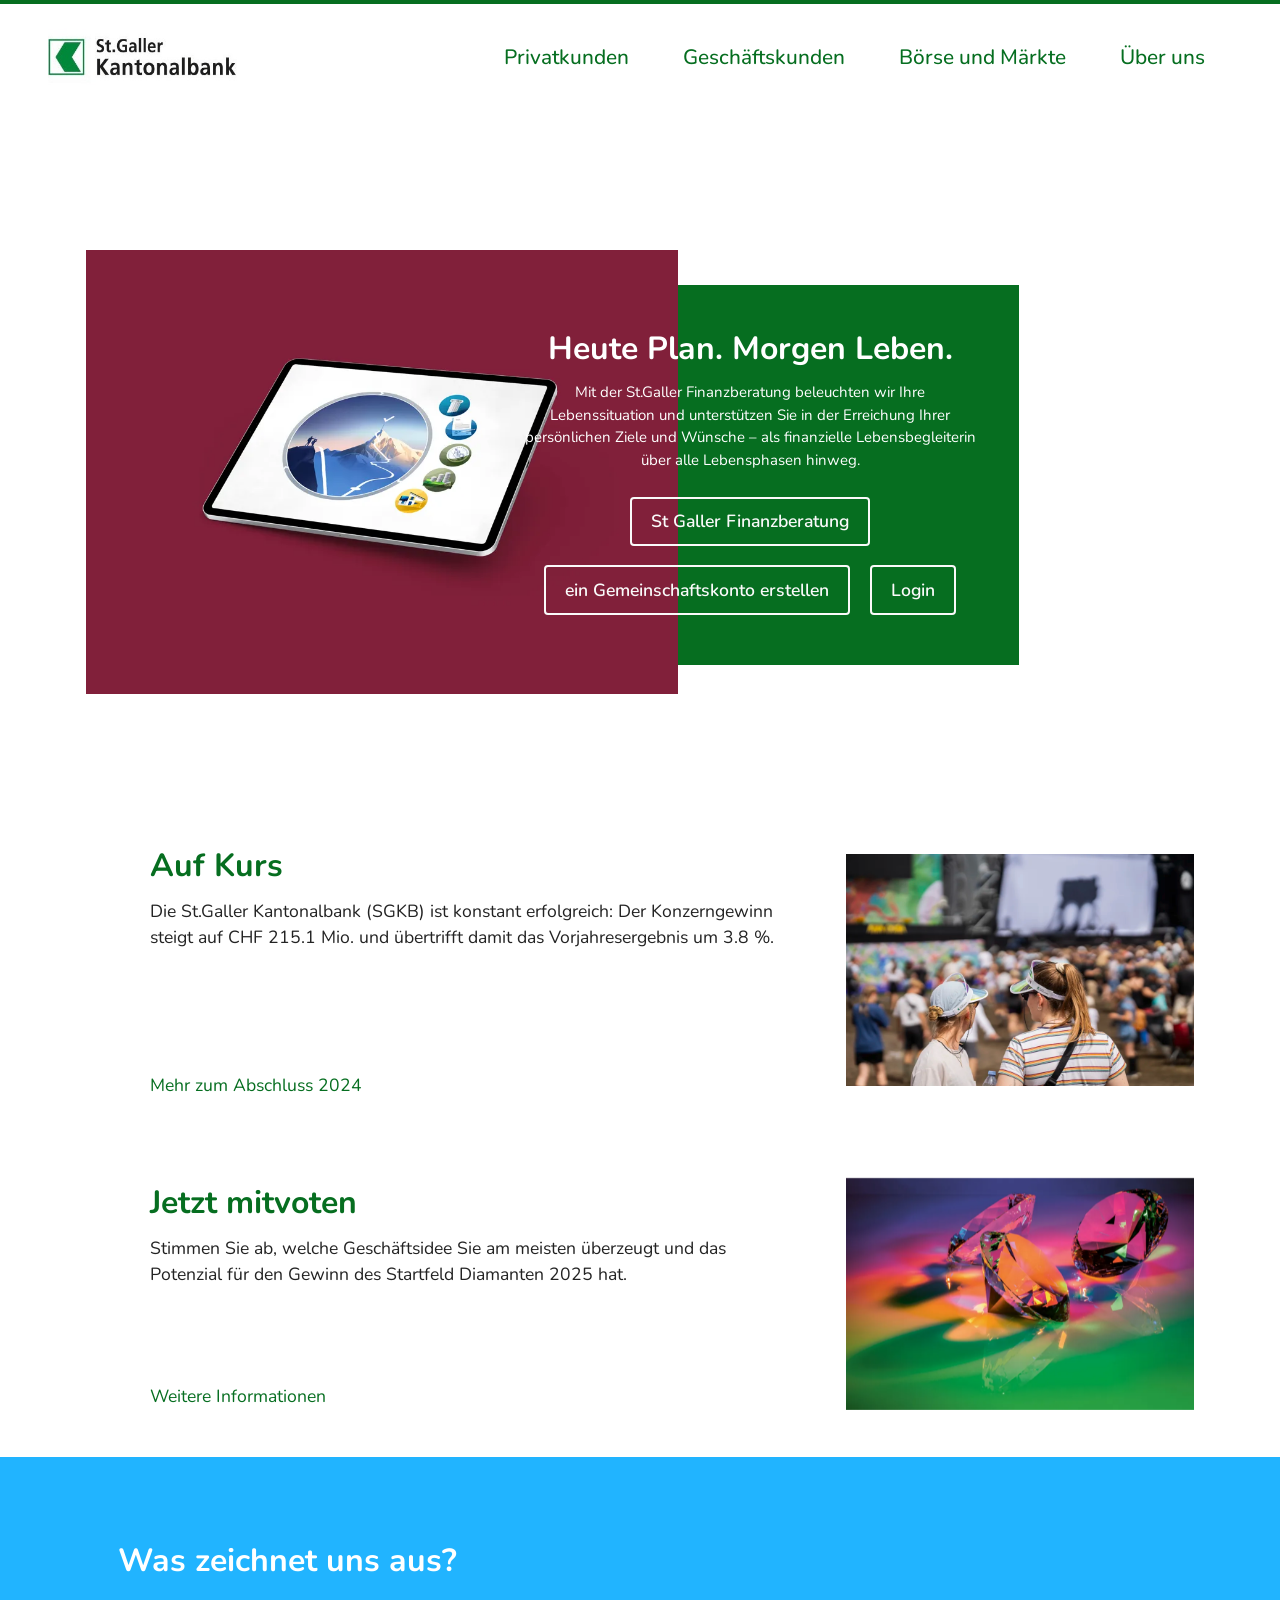
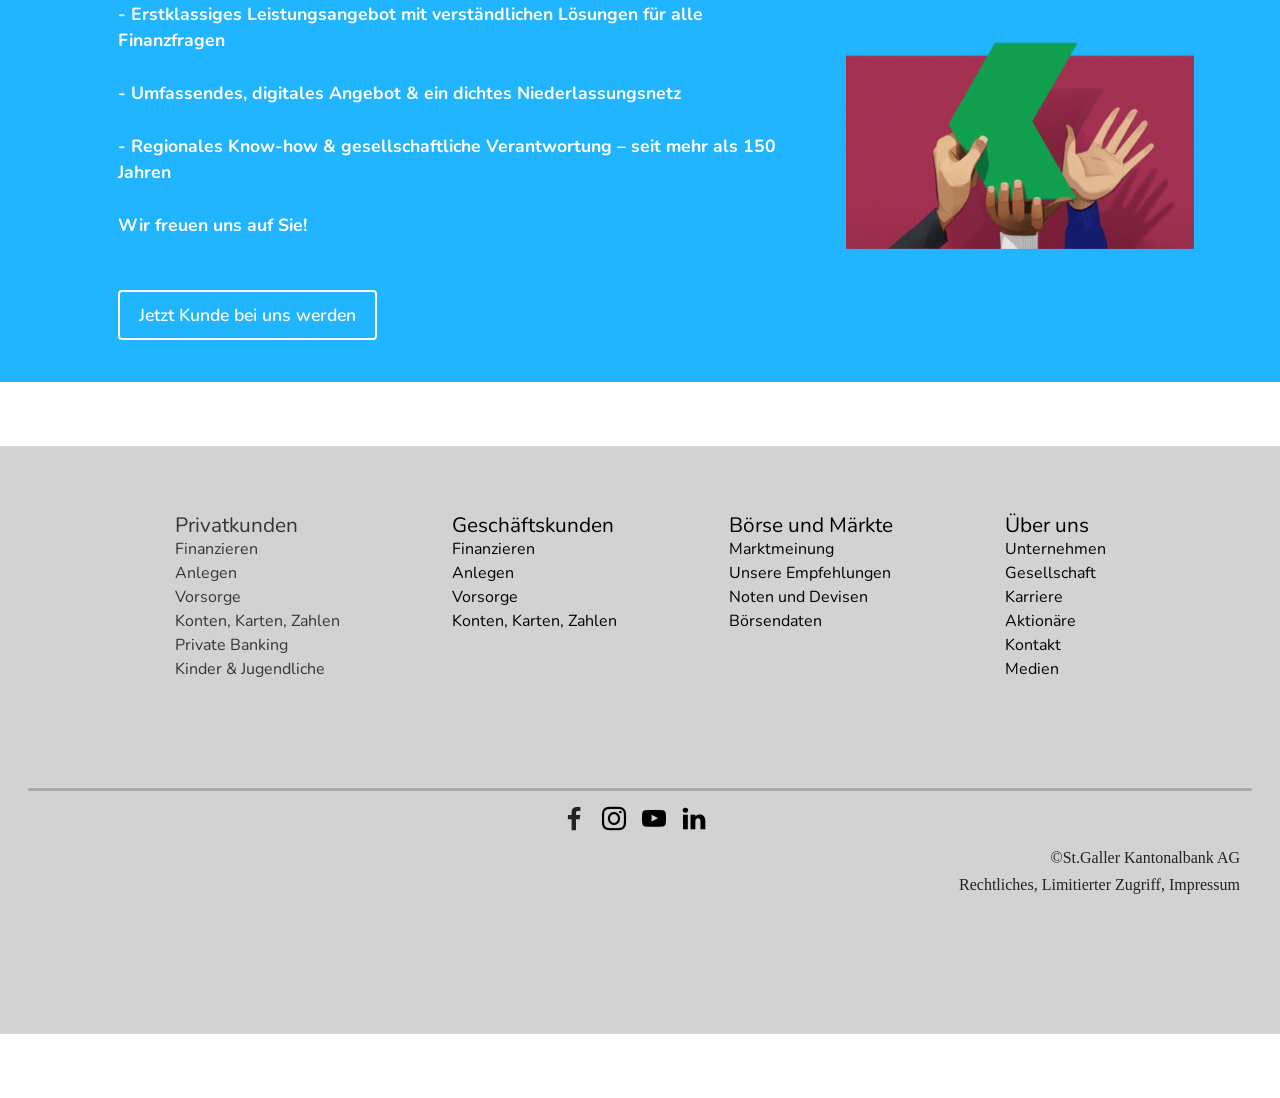
==== commit 8c50d1b2: "create github pages" ====
--- a/index.html
+++ b/index.html
@@ -1,10 +1,10 @@
 <!DOCTYPE html>
 <html  >
 <head>
-  
+  <!-- Site made with Mobirise Website Builder v6.0.1, https://mobirise.com -->
   <meta charset="UTF-8">
   <meta http-equiv="X-UA-Compatible" content="IE=edge">
-  
+  <meta name="generator" content="Mobirise v6.0.1, mobirise.com">
   <meta name="viewport" content="width=device-width, initial-scale=1, minimum-scale=1">
   <link rel="shortcut icon" href="assets/images/96cac09b-bc43-4731-b8e9-50b67e10ba38-1.jpeg" type="image/x-icon">
   <meta name="description" content="">
@@ -15,13 +15,14 @@
   <link rel="stylesheet" href="assets/bootstrap/css/bootstrap.min.css">
   <link rel="stylesheet" href="assets/bootstrap/css/bootstrap-grid.min.css">
   <link rel="stylesheet" href="assets/bootstrap/css/bootstrap-reboot.min.css">
+  <link rel="stylesheet" href="assets/web/assets/gdpr-plugin/gdpr-styles.css">
   <link rel="stylesheet" href="assets/animatecss/animate.css">
   <link rel="stylesheet" href="assets/dropdown/css/style.css">
   <link rel="stylesheet" href="assets/socicon/css/styles.css">
   <link rel="stylesheet" href="assets/theme/css/style.css">
   <link rel="preload" href="https://fonts.googleapis.com/css?family=Nunito:200,300,400,500,600,700,800,900,200i,300i,400i,500i,600i,700i,800i,900i&display=swap" as="style" onload="this.onload=null;this.rel='stylesheet'">
   <noscript><link rel="stylesheet" href="https://fonts.googleapis.com/css?family=Nunito:200,300,400,500,600,700,800,900,200i,300i,400i,500i,600i,700i,800i,900i&display=swap"></noscript>
-  <link rel="preload" as="style" href="assets/mobirise/css/mbr-additional.css?v=snuXKs"><link rel="stylesheet" href="assets/mobirise/css/mbr-additional.css?v=snuXKs" type="text/css">
+  <link rel="preload" as="style" href="assets/mobirise/css/mbr-additional.css?v=8HkG4h"><link rel="stylesheet" href="assets/mobirise/css/mbr-additional.css?v=8HkG4h" type="text/css">
 
   
   
@@ -29,14 +30,14 @@
 </head>
 <body>
   
-  <section data-bs-version="5.1" class="menu menu2 cid-uDMx28PX2z" once="menu" id="menu2-1x">
+  <section data-bs-version="5.1" class="menu menu2 cid-sFCw1qGFAI" once="menu" id="menu2-23">
     
     <nav class="navbar navbar-dropdown navbar-expand-lg">
         <div class="container-fluid">
             <div class="navbar-brand">
                 <span class="navbar-logo">
-                    <a href="index.html#onearticletwo-1e">
-                        <img src="assets/images/96cac09b-bc43-4731-b8e9-50b67e10ba38-1.jpeg" alt="" style="height: 5.9rem;">
+                    <a href="index.html#onearticletwo-0">
+                        <img src="assets/images/96cac09b-bc43-4731-b8e9-50b67e10ba38-1.jpeg" alt="Mobirise" style="height: 5.9rem;">
                     </a>
                 </span>
                 
@@ -60,7 +61,7 @@
     </nav>
 </section>
 
-<section class="mbr-section article content1 cid-uDMoz4SYj1" id="onearticletwo-1e">
+<section class="mbr-section article content1 cid-uCDcC7xes1" id="onearticletwo-0">
 
      
 		        
@@ -80,7 +81,7 @@
 									<div class="mu-about-right">
 										<h2 class="mbr-section-subtitle align-center mbr-light mbr-fonts-style display-5"><strong>Heute Plan. Morgen Leben.</strong></h2>
 										<p class="align-center mbr-fonts-style display-5">Mit der St.Galler Finanzberatung beleuchten wir Ihre Lebenssituation und unterstützen Sie in der Erreichung Ihrer persönlichen Ziele und Wünsche – als finanzielle Lebensbegleiterin über alle Lebensphasen hinweg.</p>
-									           <div class="mbr-section-btn align-center"><a class="btn btn-md btn-white-outline display-4" href="https://www.sgkb.ch/de/privatkunden/st-galler-finanzberatung" target="_blank">St Galler Finanzberatung</a> <a class="btn btn-md btn-white-outline display-4" href="Seitelogin.html" target="_blank">ein Gemeinschaftskonto erstellen</a> <a class="btn btn-md btn-white-outline display-4" href="Seitelogin.html#header18-1l" target="_blank">Login</a></div>
+									           <div class="mbr-section-btn align-center"><a class="btn btn-md btn-white-outline display-4" href="https://www.sgkb.ch/de/privatkunden/st-galler-finanzberatung" target="_blank">St Galler Finanzberatung</a> <a class="btn btn-md btn-white-outline display-4" href="Seitelogin.html" target="_blank">ein Gemeinschaftskonto erstellen</a> <a class="btn btn-md btn-white-outline display-4" href="Seitelogin.html#header18-x" target="_blank">Login</a></div>
 									</div>
 								</div>
 							</div>
@@ -92,7 +93,7 @@
 			</div>
 </section>
 
-<section data-bs-version="5.1" class="features6 cid-uDMoQ247Dn" id="features7-1f">
+<section data-bs-version="5.1" class="features6 cid-uCDsRrzo3Z" id="features7-5">
     <!---->
     
 
@@ -102,7 +103,7 @@
             <div class="row align-items-center flex-row-reverse">
                 <div class="col-12 col-lg-4">
                     <div class="image-wrapper">
-                        <img src="assets/images/sgkb-openairsg-2024-zwei-frauen-vor-buehne.webp" alt="">
+                        <img src="assets/images/sgkb-openairsg-2024-zwei-frauen-vor-buehne.webp" alt="Mobirise">
                     </div>
                 </div>
                 <div class="col-12 col-lg">
@@ -121,7 +122,7 @@
     </div>
 </section>
 
-<section data-bs-version="5.1" class="features6 cid-uDMvzDhXE8" id="features7-1u">
+<section data-bs-version="5.1" class="features6 cid-uCDufNoo1Q" id="features7-7">
     <!---->
     
 
@@ -131,7 +132,7 @@
             <div class="row align-items-center flex-row-reverse">
                 <div class="col-12 col-lg-4">
                     <div class="image-wrapper">
-                        <img src="assets/images/startfeld-diamant-key-visual.webp" alt="">
+                        <img src="assets/images/startfeld-diamant-key-visual.webp" alt="Mobirise">
                     </div>
                 </div>
                 <div class="col-12 col-lg">
@@ -150,7 +151,7 @@
     </div>
 </section>
 
-<section data-bs-version="5.1" class="header14 cid-uDMpbsHOBm" id="header14-1h">
+<section data-bs-version="5.1" class="header14 cid-sFzz5E692j" id="header14-1j">
 
     
 
@@ -159,7 +160,7 @@
     <div class="container">
         <div class="row justify-content-center align-items-center">
             <div class="col-12 col-md-4 image-wrapper">
-                <img src="assets/images/kunde-werden-sgkb-1.webp" alt="">
+                <img src="assets/images/kunde-werden-sgkb-1.webp" alt="Mobirise">
             </div>
             <div class="col-12 col-md">
                 <div class="text-wrapper">
@@ -175,7 +176,7 @@
     </div>
 </section>
 
-<section data-bs-version="5.1" class="content11 cid-uDMpcDpdyX" id="content11-1i">
+<section data-bs-version="5.1" class="content11 cid-uCDKnggmJ1" id="content11-8">
     
     <div class="container">
         <div class="row justify-content-center">
@@ -185,7 +186,7 @@
     </div>
 </div></section>
 
-<section data-bs-version="5.1" class="footer3 cid-uDMpkj6y0I" once="footers" id="footer3-1k">
+<section data-bs-version="5.1" class="footer3 cid-sFCygHrmNf" once="footers" id="footer3-b">
 
     
 
@@ -200,7 +201,7 @@
                     
                     
                     
-                <li class="foot-menu-item mbr-fonts-style display-7"><a href="https://www.sgkb.ch/de/privatkunden" class="text-warning" target="_blank">Privatkunden</a><br><h6><a href="https://www.sgkb.ch/de/privatkunden/finanzieren" class="text-warning" target="_blank">Finanzieren</a></h6><h6><a href="https://www.sgkb.ch/de/privatkunden/anlegen" class="text-warning" target="_blank">Anlegen</a></h6><h6><a href="https://www.sgkb.ch/de/privatkunden/vorsorgen" class="text-warning" target="_blank">Vorsorge</a></h6><h6><a href="https://www.sgkb.ch/de/privatkunden/konten-karten-zahlen" class="text-warning" target="_blank">Konten, Karten, Zahlen</a></h6><h6><a href="https://www.sgkb.ch/de/privatkunden/private-banking" class="text-warning" target="_blank">Private Banking</a></h6><h6><a href="https://www.sgkb.ch/de/privatkunden/junge-kunden" class="text-warning" target="_blank">Kinder &amp; Jugendliche</a></h6><br></li><li class="foot-menu-item mbr-fonts-style display-7"><a href="https://www.sgkb.ch/de/geschaeftskunden" class="text-warning text-primary" target="_blank">Geschäftskunden</a><br><h6><a href="https://www.sgkb.ch/de/geschaeftskunden/finanzieren" class="text-warning text-primary" target="_blank">Finanzieren</a></h6><h6><a href="https://www.sgkb.ch/de/geschaeftskunden/anlegen-gk" class="text-warning text-primary" target="_blank">Anlegen</a></h6><h6><a href="https://www.sgkb.ch/de/geschaeftskunden/vorsorgen" class="text-warning text-primary" target="_blank">Vorsorge</a></h6><h6><a href="https://www.sgkb.ch/de/geschaeftskunden/konten-karten-zahlen" class="text-warning text-primary" target="_blank">Konten, Karten, Zahlen</a></h6></li><li class="foot-menu-item mbr-fonts-style display-7"><a href="https://www.sgkb.ch/de/boerse-maerkte" class="text-warning text-primary" target="_blank">Börse und Märkte</a><br><h6><a href="https://www.sgkb.ch/de/boerse-maerkte/unsere-marktmeinung" class="text-warning text-primary" target="_blank">Marktmeinung</a></h6><h6><a href="https://www.sgkb.ch/de/boerse-maerkte/unsere-empfehlungen" class="text-warning text-primary" target="_blank">Unsere Empfehlungen</a></h6><h6><a href="https://www.sgkb.ch/de/boerse-maerkte/noten-devisen" class="text-warning text-primary" target="_blank">Noten und Devisen</a></h6><h6><a href="https://www.sgkb.ch/de/boerse-maerkte/boersendaten" class="text-warning text-primary" target="_blank">Börsendaten</a></h6></li><li class="foot-menu-item mbr-fonts-style display-7"><a href="https://www.sgkb.ch/de/ueber-uns" class="text-warning text-primary" target="_blank">Über uns</a><br><h6><a href="https://www.sgkb.ch/de/ueber-uns/unternehmen" class="text-warning text-primary" target="_blank">Unternehmen</a></h6><h6><a href="https://www.sgkb.ch/de/ueber-uns/gesellschaft" class="text-warning text-primary" target="_blank">Gesellschaft</a></h6><h6><a href="https://www.sgkb.ch/de/ueber-uns/karriere" class="text-warning text-primary" target="_blank">Karriere</a></h6><h6><a href="https://www.sgkb.ch/de/ueber-uns/aktionaere" class="text-warning text-primary" target="_blank">Aktionäre</a></h6><h6><a href="https://www.sgkb.ch/de/ueber-uns/kontakt" class="text-warning text-primary" target="_blank">Kontakt</a></h6><h6><a href="https://www.sgkb.ch/de/ueber-uns/medien" class="text-warning text-primary" target="_blank">Medien</a></h6></li></ol>
+                <li class="foot-menu-item mbr-fonts-style display-7"><a href="https://www.sgkb.ch/de/privatkunden" class="text-danger" target="_blank">Privatkunden</a><br><h6><a href="https://www.sgkb.ch/de/privatkunden/finanzieren" class="text-danger" target="_blank">Finanzieren</a></h6><h6><a href="https://www.sgkb.ch/de/privatkunden/anlegen" class="text-danger" target="_blank">Anlegen</a></h6><h6><a href="https://www.sgkb.ch/de/privatkunden/vorsorgen" class="text-danger" target="_blank">Vorsorge</a></h6><h6><a href="https://www.sgkb.ch/de/privatkunden/konten-karten-zahlen" class="text-danger" target="_blank">Konten, Karten, Zahlen</a></h6><h6><a href="https://www.sgkb.ch/de/privatkunden/private-banking" class="text-danger" target="_blank">Private Banking</a></h6><h6><a href="https://www.sgkb.ch/de/privatkunden/junge-kunden" class="text-danger" target="_blank">Kinder &amp; Jugendliche</a></h6><br></li><li class="foot-menu-item mbr-fonts-style display-7"><a href="https://www.sgkb.ch/de/geschaeftskunden" class="text-warning text-primary" target="_blank">Geschäftskunden</a><br><h6><a href="https://www.sgkb.ch/de/geschaeftskunden/finanzieren" class="text-warning text-primary" target="_blank">Finanzieren</a></h6><h6><a href="https://www.sgkb.ch/de/geschaeftskunden/anlegen-gk" class="text-warning text-primary" target="_blank">Anlegen</a></h6><h6><a href="https://www.sgkb.ch/de/geschaeftskunden/vorsorgen" class="text-warning text-primary" target="_blank">Vorsorge</a></h6><h6><a href="https://www.sgkb.ch/de/geschaeftskunden/konten-karten-zahlen" class="text-warning text-primary" target="_blank">Konten, Karten, Zahlen</a></h6></li><li class="foot-menu-item mbr-fonts-style display-7"><a href="https://www.sgkb.ch/de/boerse-maerkte" class="text-warning text-primary" target="_blank">Börse und Märkte</a><br><h6><a href="https://www.sgkb.ch/de/boerse-maerkte/unsere-marktmeinung" class="text-warning text-primary" target="_blank">Marktmeinung</a></h6><h6><a href="https://www.sgkb.ch/de/boerse-maerkte/unsere-empfehlungen" class="text-warning text-primary" target="_blank">Unsere Empfehlungen</a></h6><h6><a href="https://www.sgkb.ch/de/boerse-maerkte/noten-devisen" class="text-warning text-primary" target="_blank">Noten und Devisen</a></h6><h6><a href="https://www.sgkb.ch/de/boerse-maerkte/boersendaten" class="text-warning text-primary" target="_blank">Börsendaten</a></h6></li><li class="foot-menu-item mbr-fonts-style display-7"><a href="https://www.sgkb.ch/de/ueber-uns" class="text-warning text-primary" target="_blank">Über uns</a><br><h6><a href="https://www.sgkb.ch/de/ueber-uns/unternehmen" class="text-warning text-primary" target="_blank">Unternehmen</a></h6><h6><a href="https://www.sgkb.ch/de/ueber-uns/gesellschaft" class="text-warning text-primary" target="_blank">Gesellschaft</a></h6><h6><a href="https://www.sgkb.ch/de/ueber-uns/karriere" class="text-warning text-primary" target="_blank">Karriere</a></h6><h6><a href="https://www.sgkb.ch/de/ueber-uns/aktionaere" class="text-warning text-primary" target="_blank">Aktionäre</a></h6><h6><a href="https://www.sgkb.ch/de/ueber-uns/kontakt" class="text-warning text-primary" target="_blank">Kontakt</a></h6><h6><a href="https://www.sgkb.ch/de/ueber-uns/medien" class="text-warning text-primary" target="_blank">Medien</a></h6></li></ol>
             </div>
 
 
@@ -243,7 +244,7 @@
     </div>
 </section>
 
-<section class="_customHTML cid-uDMpgfXhFH" id="scroll-1j">
+<section class="_customHTML cid-uCEFbYtAJB" id="scroll-d">
  
   
       
@@ -281,7 +282,7 @@
         Click the "gear" icon to change the layout of the social bar. This text will be removed on preview/publish.<br><br><svg id="svg" version="1.1" xmlns="http://www.w3.org/2000/svg" xmlns:xlink="http://www.w3.org/1999/xlink" width="150" viewBox="0, 0, 400,383.33333333333337"><g id="svgg"><path id="path0" d="M37.210 6.152 C 35.603 6.521,34.673 7.586,34.092 9.720 C 33.330 12.516,33.825 95.736,34.612 97.241 C 35.870 99.644,28.382 99.467,134.420 99.600 C 199.138 99.681,231.925 99.852,232.882 100.115 C 235.440 100.816,235.350 101.661,230.295 124.449 C 224.368 151.170,212.070 208.952,209.422 222.521 C 207.800 230.833,207.905 232.790,209.971 232.790 C 211.891 232.790,209.325 235.910,254.122 179.099 C 277.812 149.054,289.953 133.596,295.689 126.174 C 297.890 123.327,306.521 112.368,314.870 101.822 C 367.957 34.759,386.363 11.054,386.765 9.224 C 387.073 7.820,386.446 6.596,385.169 6.111 C 383.972 5.656,39.193 5.697,37.210 6.152 M382.917 8.569 C 384.519 9.741,380.855 14.580,323.489 87.057 C 313.389 99.818,299.260 117.766,292.092 126.942 C 279.051 143.636,265.977 160.258,245.456 186.236 C 239.439 193.853,229.856 206.001,224.162 213.231 C 210.292 230.840,210.188 230.897,212.490 219.587 C 217.028 197.295,227.371 148.754,232.598 125.216 C 237.896 101.359,238.065 99.524,235.099 97.991 C 234.120 97.484,228.193 97.405,188.034 97.358 C 75.294 97.227,37.576 96.911,36.978 96.092 C 36.161 94.974,36.161 10.490,36.978 9.373 C 37.513 8.642,38.883 8.626,116.843 8.435 C 301.952 7.984,382.171 8.024,382.917 8.569 M81.622 108.821 C 107.636 108.875,150.091 108.875,175.966 108.821 C 201.840 108.766,180.556 108.722,128.667 108.722 C 76.779 108.722,55.608 108.766,81.622 108.821 M177.885 157.718 C 177.182 158.404,174.020 162.244,170.860 166.251 C 167.700 170.259,164.939 173.732,164.724 173.970 C 164.509 174.207,161.918 177.468,158.965 181.217 C 156.012 184.965,150.834 191.512,147.459 195.767 C 144.084 200.021,139.856 205.359,138.063 207.629 C 129.342 218.668,112.627 239.779,108.533 244.926 C 107.162 246.650,103.624 251.125,100.671 254.870 C 97.718 258.615,93.156 264.369,90.533 267.657 C 87.910 270.944,79.126 282.263,71.012 292.809 C 62.899 303.356,50.820 318.802,44.170 327.133 C 28.112 347.253,23.297 353.336,21.093 356.284 C 20.566 356.990,18.921 359.133,17.439 361.046 C 6.762 374.827,3.520 379.694,4.240 380.859 C 4.652 381.526,352.012 381.883,353.760 381.218 L 354.749 380.843 354.547 336.442 C 354.330 288.424,354.421 291.066,352.956 290.282 C 351.831 289.680,309.260 289.563,226.846 289.934 C 183.386 290.130,157.086 289.826,155.238 289.106 C 153.350 288.370,153.375 288.079,156.655 272.483 C 157.410 268.897,158.183 265.187,158.374 264.238 C 159.208 260.094,161.885 247.419,162.221 246.021 C 162.651 244.231,164.430 235.954,166.258 227.229 C 166.966 223.854,167.895 219.453,168.324 217.450 C 168.753 215.446,169.619 211.390,170.249 208.437 C 170.879 205.484,171.843 200.997,172.391 198.466 C 172.938 195.935,173.542 193.087,173.734 192.138 C 173.925 191.189,174.694 187.478,175.444 183.893 C 181.253 156.107,181.424 154.270,177.885 157.718 M334.899 284.838 C 335.479 284.926,336.429 284.926,337.009 284.838 C 337.589 284.751,337.114 284.679,335.954 284.679 C 334.794 284.679,334.319 284.751,334.899 284.838 " stroke="none" fill="#b3b3b3" fill-rule="evenodd"></path><path id="path1" d="M116.843 8.435 C 38.883 8.626,37.513 8.642,36.978 9.373 C 36.161 10.490,36.161 94.974,36.978 96.092 C 37.576 96.911,75.294 97.227,188.034 97.358 C 228.193 97.405,234.120 97.484,235.099 97.991 C 238.065 99.524,237.896 101.359,232.598 125.216 C 227.371 148.754,217.028 197.295,212.490 219.587 C 210.188 230.897,210.292 230.840,224.162 213.231 C 229.856 206.001,239.439 193.853,245.456 186.236 C 265.977 160.258,279.051 143.636,292.092 126.942 C 299.260 117.766,313.389 99.818,323.489 87.057 C 380.855 14.580,384.519 9.741,382.917 8.569 C 382.171 8.024,301.952 7.984,116.843 8.435 " stroke="none" fill="#4c4c4c" fill-rule="evenodd"></path><path id="path2" d="M24.582 1.208 C 24.285 2.061,24.165 16.987,24.175 52.119 C 24.189 104.381,24.198 104.667,25.856 107.198 C 27.312 109.419,21.600 109.300,126.819 109.300 C 187.817 109.300,223.202 109.435,223.202 109.666 C 223.202 109.868,221.385 118.791,219.165 129.496 C 216.944 140.200,215.208 149.171,215.308 149.431 C 215.408 149.690,215.358 149.957,215.197 150.023 C 214.865 150.160,213.651 155.819,204.600 199.407 C 201.952 212.158,199.872 222.815,199.977 223.088 C 200.082 223.362,199.980 223.586,199.752 223.586 C 199.516 223.586,199.414 223.996,199.516 224.531 C 199.615 225.051,199.582 225.526,199.442 225.586 C 199.151 225.710,198.557 228.337,196.119 240.268 C 195.171 244.909,194.060 250.029,193.650 251.646 C 191.455 260.308,193.965 264.453,200.009 262.145 C 201.966 261.398,201.889 261.486,213.429 246.788 C 220.801 237.399,226.824 229.751,236.050 218.064 C 240.748 212.113,252.094 197.659,269.799 175.072 C 275.255 168.111,284.303 156.570,289.907 149.425 C 295.511 142.279,303.979 131.474,308.725 125.414 C 321.361 109.277,325.827 103.583,336.629 89.833 C 342.331 82.576,346.237 77.280,346.078 77.022 C 345.919 76.764,345.976 76.688,346.216 76.836 C 346.447 76.979,347.760 75.626,349.227 73.732 C 350.658 71.885,353.101 68.781,354.656 66.833 C 356.329 64.739,357.370 63.109,357.206 62.843 C 357.041 62.576,357.094 62.496,357.336 62.646 C 357.872 62.977,368.666 49.199,368.315 48.632 C 368.164 48.388,368.223 48.310,368.450 48.451 C 368.674 48.589,373.706 42.505,379.897 34.608 C 385.973 26.858,392.261 18.965,393.871 17.066 C 395.480 15.168,397.517 12.693,398.398 11.567 L 400.000 9.519 400.000 4.759 L 400.000 0.000 212.502 0.000 L 25.003 0.000 24.582 1.208 M385.169 6.111 C 386.446 6.596,387.073 7.820,386.765 9.224 C 386.363 11.054,367.957 34.759,314.870 101.822 C 306.521 112.368,297.890 123.327,295.689 126.174 C 289.953 133.596,277.812 149.054,254.122 179.099 C 209.325 235.910,211.891 232.790,209.971 232.790 C 207.905 232.790,207.800 230.833,209.422 222.521 C 212.070 208.952,224.368 151.170,230.295 124.449 C 235.350 101.661,235.440 100.816,232.882 100.115 C 231.925 99.852,199.138 99.681,134.420 99.600 C 28.382 99.467,35.870 99.644,34.612 97.241 C 33.825 95.736,33.330 12.516,34.092 9.720 C 34.673 7.586,35.603 6.521,37.210 6.152 C 39.193 5.697,383.972 5.656,385.169 6.111 M175.966 108.821 C 150.091 108.875,107.636 108.875,81.622 108.821 C 55.608 108.766,76.779 108.722,128.667 108.722 C 180.556 108.722,201.840 108.766,175.966 108.821 M180.735 144.991 C 179.413 145.394,178.766 146.116,171.634 155.164 C 166.035 162.266,160.321 169.481,152.304 179.573 C 148.329 184.577,145.792 188.088,145.958 188.357 C 146.118 188.615,146.070 188.703,145.844 188.563 C 145.295 188.224,144.060 189.684,144.413 190.256 C 144.585 190.533,144.541 190.624,144.307 190.478 C 143.770 190.147,136.792 198.920,137.142 199.485 C 137.301 199.742,137.247 199.823,137.013 199.678 C 136.474 199.345,127.972 210.042,128.323 210.610 C 128.476 210.857,128.426 210.944,128.208 210.810 C 127.996 210.679,125.945 212.939,123.650 215.832 C 121.355 218.726,116.830 224.412,113.595 228.469 C 110.061 232.902,107.824 236.025,107.991 236.295 C 108.151 236.554,108.103 236.641,107.877 236.502 C 107.327 236.162,106.092 237.623,106.445 238.194 C 106.613 238.465,106.574 238.562,106.354 238.426 C 106.145 238.297,104.765 239.694,103.288 241.531 C 96.608 249.837,76.645 275.196,70.771 282.838 C 67.204 287.478,62.325 293.824,59.929 296.939 C 57.436 300.180,55.688 302.790,55.842 303.039 C 55.996 303.289,55.941 303.369,55.712 303.227 C 55.170 302.893,54.322 303.975,54.676 304.549 C 54.843 304.818,54.798 304.908,54.569 304.766 C 54.020 304.427,52.785 305.888,53.138 306.459 C 53.307 306.733,53.266 306.827,53.039 306.686 C 52.524 306.368,45.925 314.778,46.261 315.323 C 46.416 315.573,46.348 315.638,46.095 315.482 C 45.595 315.173,22.023 344.549,22.104 345.380 C 22.133 345.675,22.027 345.837,21.868 345.738 C 21.392 345.444,20.226 346.987,20.539 347.494 C 20.712 347.773,20.668 347.862,20.431 347.716 C 20.071 347.493,14.984 353.821,7.143 364.244 C 5.466 366.473,4.298 368.371,4.451 368.618 C 4.610 368.875,4.551 368.949,4.308 368.799 C 4.071 368.653,3.080 369.715,1.982 371.294 L 0.069 374.044 0.025 378.776 L -0.020 383.509 180.335 383.509 L 360.690 383.509 360.580 337.776 C 360.460 288.005,360.498 288.865,358.312 286.446 C 355.732 283.591,359.250 283.754,301.092 283.791 C 272.531 283.809,249.028 283.908,248.862 284.010 C 247.895 284.608,161.482 283.949,160.872 283.340 C 160.729 283.196,161.071 280.888,161.632 278.211 C 162.193 275.534,162.558 273.098,162.443 272.798 C 162.327 272.497,162.365 272.333,162.526 272.433 C 162.687 272.532,163.297 270.255,163.881 267.371 C 164.465 264.488,167.099 252.044,169.734 239.719 C 172.369 227.393,174.442 217.093,174.340 216.829 C 174.239 216.565,174.296 216.294,174.468 216.228 C 174.932 216.048,176.895 206.412,176.573 205.891 C 176.400 205.611,176.462 205.545,176.738 205.716 C 177.004 205.880,177.181 205.740,177.181 205.367 C 177.181 205.025,178.123 200.312,179.274 194.894 C 183.691 174.105,185.667 164.276,185.737 162.744 C 185.777 161.869,185.963 161.247,186.149 161.360 C 186.336 161.474,186.409 161.024,186.312 160.361 C 186.214 159.699,186.256 159.156,186.405 159.156 C 186.650 159.156,187.185 156.010,187.710 151.486 C 188.291 146.478,185.225 143.623,180.735 144.991 M180.249 158.438 C 180.249 160.249,178.966 167.046,175.444 183.893 C 174.694 187.478,173.925 191.189,173.734 192.138 C 173.542 193.087,172.938 195.935,172.391 198.466 C 171.843 200.997,170.879 205.484,170.249 208.437 C 169.619 211.390,168.753 215.446,168.324 217.450 C 167.895 219.453,166.966 223.854,166.258 227.229 C 164.430 235.954,162.651 244.231,162.221 246.021 C 161.885 247.419,159.208 260.094,158.374 264.238 C 158.183 265.187,157.410 268.897,156.655 272.483 C 153.375 288.079,153.350 288.370,155.238 289.106 C 157.086 289.826,183.386 290.130,226.846 289.934 C 309.260 289.563,351.831 289.680,352.956 290.282 C 354.421 291.066,354.330 288.424,354.547 336.442 L 354.749 380.843 353.760 381.218 C 352.012 381.883,4.652 381.526,4.240 380.859 C 3.520 379.694,6.762 374.827,17.439 361.046 C 18.921 359.133,20.566 356.990,21.093 356.284 C 23.297 353.336,28.112 347.253,44.170 327.133 C 50.820 318.802,62.899 303.356,71.012 292.809 C 79.126 282.263,87.910 270.944,90.533 267.657 C 93.156 264.369,97.718 258.615,100.671 254.870 C 103.624 251.125,107.162 246.650,108.533 244.926 C 112.627 239.779,129.342 218.668,138.063 207.629 C 139.856 205.359,144.084 200.021,147.459 195.767 C 150.834 191.512,156.012 184.965,158.965 181.217 C 161.918 177.468,164.509 174.207,164.724 173.970 C 164.939 173.732,167.700 170.259,170.860 166.251 C 179.198 155.678,180.249 154.803,180.249 158.438 M337.009 284.838 C 336.429 284.926,335.479 284.926,334.899 284.838 C 334.319 284.751,334.794 284.679,335.954 284.679 C 337.114 284.679,337.589 284.751,337.009 284.838" stroke="none" fill="#fafafa" fill-rule="evenodd"></path></g></svg><br><br><br></h10>
 				
     </div></div>
-</section><section><a href="https://mobiri.se"></a><a href="https://mobiri.se"></a></section><script src="assets/witsec-jquery-3.5.1/jquery-3.5.1.min.js"></script>  <script src="assets/bootstrap/js/bootstrap.bundle.min.js"></script>  <script src="assets/smoothscroll/smooth-scroll.js"></script>  <script src="assets/ytplayer/index.js"></script>  <script src="assets/dropdown/js/navbar-dropdown.js"></script>  <script src="assets/theme/js/script.js"></script>  
+</section><section class="display-7" style="padding: 0;align-items: center;justify-content: center;flex-wrap: wrap;    align-content: center;display: flex;position: relative;height: 4rem;"><a href="https://mobiri.se/" style="flex: 1 1;height: 4rem;position: absolute;width: 100%;z-index: 1;"><img alt="" style="height: 4rem;" src="[data-uri]"></a><p style="margin: 0;text-align: center;" class="display-7">&#8204;</p><a style="z-index:1" href="https://mobirise.com/html-builder.html">HTML Builder</a></section><script src="assets/bootstrap/js/bootstrap.bundle.min.js"></script>  <script src="assets/smoothscroll/smooth-scroll.js"></script>  <script src="assets/ytplayer/index.js"></script>  <script src="assets/dropdown/js/navbar-dropdown.js"></script>  <script src="assets/theme/js/script.js"></script>  
   
   
  <div id="scrollToTop" class="scrollToTop mbr-arrow-up"><a style="text-align: center;"><i class="mbr-arrow-up-icon mbr-arrow-up-icon-cm cm-icon cm-icon-smallarrow-up"></i></a></div>
--- a/assets/web/assets/gdpr-plugin/gdpr-styles.css
+++ b/assets/web/assets/gdpr-plugin/gdpr-styles.css
@@ -0,0 +1,27 @@
+.gdpr-block {
+    padding: 10px;
+    font-size: 14px;
+    display: block;
+    width: 100%;
+    text-align: center;
+}
+.gdpr-block.covert {
+	display: none;
+}
+.textGDPR {
+    position: relative;
+}
+.gdpr-block label span.textGDPR input[name='gdpr']{
+    width: 15px;
+    height: 15px;
+    margin: 0;
+    position: absolute;
+    top: 3px;
+    left: -20px;
+}
+.gdpr-block label {
+    color: #a7a7a7;
+    vertical-align: middle;
+    user-select: none;
+    margin-bottom: 0;
+}
--- a/assets/mobirise/css/mbr-additional.css
+++ b/assets/mobirise/css/mbr-additional.css
@@ -102,16 +102,16 @@
   background-color: #066e20 !important;
 }
 .bg-success {
-  background-color: #0e5be7 !important;
+  background-color: #08b913 !important;
 }
 .bg-info {
-  background-color: #45f70d !important;
+  background-color: #4479d9 !important;
 }
 .bg-warning {
   background-color: #000000 !important;
 }
 .bg-danger {
-  background-color: #24720c !important;
+  background-color: #353535 !important;
 }
 .btn-primary,
 .btn-primary:active {
@@ -137,8 +137,8 @@
 }
 .btn-secondary,
 .btn-secondary:active {
-  background-color: #ff5a08 !important;
-  border-color: #ff5a08 !important;
+  background-color: #737373 !important;
+  border-color: #737373 !important;
   color: #ffffff !important;
   box-shadow: 0 2px 2px 0 rgba(0, 0, 0, 0.2);
 }
@@ -147,21 +147,21 @@
 .btn-secondary.focus,
 .btn-secondary.active {
   color: #ffffff !important;
-  background-color: #b03b00 !important;
-  border-color: #b03b00 !important;
+  background-color: #484848 !important;
+  border-color: #484848 !important;
   box-shadow: 0 2px 5px 0 rgba(0, 0, 0, 0.2);
 }
 .btn-secondary.disabled,
 .btn-secondary:disabled {
   color: #ffffff !important;
-  background-color: #b03b00 !important;
-  border-color: #b03b00 !important;
+  background-color: #484848 !important;
+  border-color: #484848 !important;
 }
 .btn-info,
 .btn-info:active {
-  background-color: #45f70d !important;
-  border-color: #45f70d !important;
-  color: #010500 !important;
+  background-color: #4479d9 !important;
+  border-color: #4479d9 !important;
+  color: #ffffff !important;
   box-shadow: 0 2px 2px 0 rgba(0, 0, 0, 0.2);
 }
 .btn-info:hover,
@@ -169,20 +169,20 @@
 .btn-info.focus,
 .btn-info.active {
   color: #ffffff !important;
-  background-color: #2ca806 !important;
-  border-color: #2ca806 !important;
+  background-color: #2150a5 !important;
+  border-color: #2150a5 !important;
   box-shadow: 0 2px 5px 0 rgba(0, 0, 0, 0.2);
 }
 .btn-info.disabled,
 .btn-info:disabled {
-  color: #010500 !important;
-  background-color: #2ca806 !important;
-  border-color: #2ca806 !important;
+  color: #ffffff !important;
+  background-color: #2150a5 !important;
+  border-color: #2150a5 !important;
 }
 .btn-success,
 .btn-success:active {
-  background-color: #0e5be7 !important;
-  border-color: #0e5be7 !important;
+  background-color: #08b913 !important;
+  border-color: #08b913 !important;
   color: #ffffff !important;
   box-shadow: 0 2px 2px 0 rgba(0, 0, 0, 0.2);
 }
@@ -191,15 +191,15 @@
 .btn-success.focus,
 .btn-success.active {
   color: #ffffff !important;
-  background-color: #093b95 !important;
-  border-color: #093b95 !important;
+  background-color: #04660a !important;
+  border-color: #04660a !important;
   box-shadow: 0 2px 5px 0 rgba(0, 0, 0, 0.2);
 }
 .btn-success.disabled,
 .btn-success:disabled {
   color: #ffffff !important;
-  background-color: #093b95 !important;
-  border-color: #093b95 !important;
+  background-color: #04660a !important;
+  border-color: #04660a !important;
 }
 .btn-warning,
 .btn-warning:active {
@@ -225,8 +225,8 @@
 }
 .btn-danger,
 .btn-danger:active {
-  background-color: #24720c !important;
-  border-color: #24720c !important;
+  background-color: #353535 !important;
+  border-color: #353535 !important;
   color: #ffffff !important;
   box-shadow: 0 2px 2px 0 rgba(0, 0, 0, 0.2);
 }
@@ -235,15 +235,15 @@
 .btn-danger.focus,
 .btn-danger.active {
   color: #ffffff !important;
-  background-color: #0b2404 !important;
-  border-color: #0b2404 !important;
+  background-color: #0a0a0a !important;
+  border-color: #0a0a0a !important;
   box-shadow: 0 2px 5px 0 rgba(0, 0, 0, 0.2);
 }
 .btn-danger.disabled,
 .btn-danger:disabled {
   color: #ffffff !important;
-  background-color: #0b2404 !important;
-  border-color: #0b2404 !important;
+  background-color: #0a0a0a !important;
+  border-color: #0a0a0a !important;
 }
 .btn-white,
 .btn-white:active {
@@ -313,65 +313,65 @@
 .btn-secondary-outline,
 .btn-secondary-outline:active {
   background-color: transparent !important;
-  border-color: #ff5a08;
-  color: #ff5a08;
+  border-color: #737373;
+  color: #737373;
 }
 .btn-secondary-outline:hover,
 .btn-secondary-outline:focus,
 .btn-secondary-outline.focus,
 .btn-secondary-outline.active {
-  color: #b03b00 !important;
+  color: #484848 !important;
   background-color: transparent!important;
-  border-color: #b03b00 !important;
+  border-color: #484848 !important;
   box-shadow: none!important;
 }
 .btn-secondary-outline.disabled,
 .btn-secondary-outline:disabled {
   color: #ffffff !important;
-  background-color: #ff5a08 !important;
-  border-color: #ff5a08 !important;
+  background-color: #737373 !important;
+  border-color: #737373 !important;
 }
 .btn-info-outline,
 .btn-info-outline:active {
   background-color: transparent !important;
-  border-color: #45f70d;
-  color: #45f70d;
+  border-color: #4479d9;
+  color: #4479d9;
 }
 .btn-info-outline:hover,
 .btn-info-outline:focus,
 .btn-info-outline.focus,
 .btn-info-outline.active {
-  color: #2ca806 !important;
+  color: #2150a5 !important;
   background-color: transparent!important;
-  border-color: #2ca806 !important;
+  border-color: #2150a5 !important;
   box-shadow: none!important;
 }
 .btn-info-outline.disabled,
 .btn-info-outline:disabled {
-  color: #010500 !important;
-  background-color: #45f70d !important;
-  border-color: #45f70d !important;
+  color: #ffffff !important;
+  background-color: #4479d9 !important;
+  border-color: #4479d9 !important;
 }
 .btn-success-outline,
 .btn-success-outline:active {
   background-color: transparent !important;
-  border-color: #0e5be7;
-  color: #0e5be7;
+  border-color: #08b913;
+  color: #08b913;
 }
 .btn-success-outline:hover,
 .btn-success-outline:focus,
 .btn-success-outline.focus,
 .btn-success-outline.active {
-  color: #093b95 !important;
+  color: #04660a !important;
   background-color: transparent!important;
-  border-color: #093b95 !important;
+  border-color: #04660a !important;
   box-shadow: none!important;
 }
 .btn-success-outline.disabled,
 .btn-success-outline:disabled {
   color: #ffffff !important;
-  background-color: #0e5be7 !important;
-  border-color: #0e5be7 !important;
+  background-color: #08b913 !important;
+  border-color: #08b913 !important;
 }
 .btn-warning-outline,
 .btn-warning-outline:active {
@@ -397,23 +397,23 @@
 .btn-danger-outline,
 .btn-danger-outline:active {
   background-color: transparent !important;
-  border-color: #24720c;
-  color: #24720c;
+  border-color: #353535;
+  color: #353535;
 }
 .btn-danger-outline:hover,
 .btn-danger-outline:focus,
 .btn-danger-outline.focus,
 .btn-danger-outline.active {
-  color: #0b2404 !important;
+  color: #0a0a0a !important;
   background-color: transparent!important;
-  border-color: #0b2404 !important;
+  border-color: #0a0a0a !important;
   box-shadow: none!important;
 }
 .btn-danger-outline.disabled,
 .btn-danger-outline:disabled {
   color: #ffffff !important;
-  background-color: #24720c !important;
-  border-color: #24720c !important;
+  background-color: #353535 !important;
+  border-color: #353535 !important;
 }
 .btn-black-outline,
 .btn-black-outline:active {
@@ -461,19 +461,19 @@
   color: #066e20 !important;
 }
 .text-secondary {
-  color: #ff5a08 !important;
+  color: #737373 !important;
 }
 .text-success {
-  color: #0e5be7 !important;
+  color: #08b913 !important;
 }
 .text-info {
-  color: #45f70d !important;
+  color: #4479d9 !important;
 }
 .text-warning {
   color: #000000 !important;
 }
 .text-danger {
-  color: #24720c !important;
+  color: #353535 !important;
 }
 .text-white {
   color: #fafafa !important;
@@ -489,17 +489,17 @@
 a.text-secondary:hover,
 a.text-secondary:focus,
 a.text-secondary.active {
-  color: #a13500 !important;
+  color: #404040 !important;
 }
 a.text-success:hover,
 a.text-success:focus,
 a.text-success.active {
-  color: #083587 !important;
+  color: #045709 !important;
 }
 a.text-info:hover,
 a.text-info:focus,
 a.text-info.active {
-  color: #289905 !important;
+  color: #1f4a98 !important;
 }
 a.text-warning:hover,
 a.text-warning:focus,
@@ -509,7 +509,7 @@
 a.text-danger:hover,
 a.text-danger:focus,
 a.text-danger.active {
-  color: #071602 !important;
+  color: #020202 !important;
 }
 a.text-white:hover,
 a.text-white:focus,
@@ -544,19 +544,13 @@
   background-color: #70c770;
 }
 .alert-info {
-  background-color: #45f70d;
+  background-color: #4479d9;
 }
 .alert-warning {
   background-color: #000000;
 }
 .alert-danger {
-  background-color: #24720c;
-}
-.mbr-section-btn a.btn:not(.btn-form) {
-  border-radius: 100px;
-}
-.mbr-gallery-filter li a {
-  border-radius: 100px !important;
+  background-color: #353535;
 }
 .mbr-gallery-filter li.active .btn {
   background-color: #066e20;
@@ -566,9 +560,6 @@
 .mbr-gallery-filter li.active .btn:focus {
   box-shadow: none;
 }
-.nav-tabs .nav-link {
-  border-radius: 100px !important;
-}
 a,
 a:hover {
   color: #066e20;
@@ -579,11 +570,11 @@
 }
 .mbr-plan-header.bg-success .mbr-plan-subtitle,
 .mbr-plan-header.bg-success .mbr-plan-price-desc {
-  color: #c5d9fc;
+  color: #49f754;
 }
 .mbr-plan-header.bg-info .mbr-plan-subtitle,
 .mbr-plan-header.bg-info .mbr-plan-price-desc {
-  color: #ddfed2;
+  color: #eef2fb;
 }
 .mbr-plan-header.bg-warning .mbr-plan-subtitle,
 .mbr-plan-header.bg-warning .mbr-plan-price-desc {
@@ -591,12 +582,9 @@
 }
 .mbr-plan-header.bg-danger .mbr-plan-subtitle,
 .mbr-plan-header.bg-danger .mbr-plan-price-desc {
-  color: #48e518;
+  color: #a8a8a8;
 }
 /* Scroll to top button*/
-#scrollToTop a {
-  border-radius: 100px;
-}
 .form-control {
   font-family: 'Nunito', sans-serif;
   font-size: 1.1rem;
@@ -624,19 +612,6 @@
   border-color: #066e20;
 }
 /* Forms */
-.mbr-form .input-group-btn a.btn {
-  border-radius: 100px !important;
-}
-.mbr-form .input-group-btn a.btn:hover {
-  box-shadow: 0 10px 40px 0 rgba(0, 0, 0, 0.2);
-}
-.mbr-form .input-group-btn button[type="submit"] {
-  border-radius: 100px !important;
-  padding: 1rem 3rem;
-}
-.mbr-form .input-group-btn button[type="submit"]:hover {
-  box-shadow: 0 10px 40px 0 rgba(0, 0, 0, 0.2);
-}
 .jq-selectbox li:hover,
 .jq-selectbox li.selected {
   background-color: #066e20;
@@ -671,7 +646,7 @@
 .xdsoft_datetimepicker .xdsoft_calendar td:hover,
 .xdsoft_datetimepicker .xdsoft_timepicker .xdsoft_time_box > div > div:hover {
   color: #ffffff !important;
-  background: #ff5a08 !important;
+  background: #737373 !important;
   box-shadow: none !important;
 }
 .lazy-bg {
@@ -707,13 +682,13 @@
 a {
   transition: color 0.6s;
 }
-.cid-uDMx28PX2z .navbar-dropdown {
+.cid-sFCw1qGFAI .navbar-dropdown {
   position: relative !important;
 }
-.cid-uDMx28PX2z .navbar-dropdown {
+.cid-sFCw1qGFAI .navbar-dropdown {
   position: absolute !important;
 }
-.cid-uDMx28PX2z .dropdown-item:before {
+.cid-sFCw1qGFAI .dropdown-item:before {
   font-family: Moririse2 !important;
   content: "\e966";
   display: inline-block;
@@ -730,121 +705,121 @@
   transform: scale(0, 1);
   transition: all 0.25s ease-in-out;
 }
-.cid-uDMx28PX2z .dropdown-menu {
+.cid-sFCw1qGFAI .dropdown-menu {
   padding: 0;
   border-radius: 4px;
   box-shadow: 0 1px 3px 0 rgba(0, 0, 0, 0.1);
 }
-.cid-uDMx28PX2z .dropdown-item {
+.cid-sFCw1qGFAI .dropdown-item {
   border-bottom: 1px solid #e6e6e6;
 }
-.cid-uDMx28PX2z .dropdown-item:hover,
-.cid-uDMx28PX2z .dropdown-item:focus {
+.cid-sFCw1qGFAI .dropdown-item:hover,
+.cid-sFCw1qGFAI .dropdown-item:focus {
   background: #066e20 !important;
   color: white !important;
 }
-.cid-uDMx28PX2z .dropdown-item:first-child {
+.cid-sFCw1qGFAI .dropdown-item:first-child {
   border-top-left-radius: 4px;
   border-top-right-radius: 4px;
 }
-.cid-uDMx28PX2z .dropdown-item:last-child {
+.cid-sFCw1qGFAI .dropdown-item:last-child {
   border-bottom: none;
   border-bottom-left-radius: 4px;
   border-bottom-right-radius: 4px;
 }
-.cid-uDMx28PX2z .nav-dropdown .link {
+.cid-sFCw1qGFAI .nav-dropdown .link {
   padding: 0 0.3em !important;
   margin: 0.667em 1em !important;
 }
-.cid-uDMx28PX2z .nav-dropdown .link.dropdown-toggle::after {
+.cid-sFCw1qGFAI .nav-dropdown .link.dropdown-toggle::after {
   margin-left: 0.5rem;
   margin-top: 0.2rem;
 }
-.cid-uDMx28PX2z .nav-link {
+.cid-sFCw1qGFAI .nav-link {
   position: relative;
 }
-.cid-uDMx28PX2z .container {
+.cid-sFCw1qGFAI .container {
   display: flex;
   margin: auto;
 }
-.cid-uDMx28PX2z .iconfont-wrapper {
+.cid-sFCw1qGFAI .iconfont-wrapper {
   color: #000000 !important;
   font-size: 1.5rem;
   padding-right: 0.5rem;
 }
-.cid-uDMx28PX2z .dropdown-menu,
-.cid-uDMx28PX2z .navbar.opened {
+.cid-sFCw1qGFAI .dropdown-menu,
+.cid-sFCw1qGFAI .navbar.opened {
   background: #ffffff !important;
 }
-.cid-uDMx28PX2z .nav-item:focus,
-.cid-uDMx28PX2z .nav-link:focus {
+.cid-sFCw1qGFAI .nav-item:focus,
+.cid-sFCw1qGFAI .nav-link:focus {
   outline: none;
 }
-.cid-uDMx28PX2z .dropdown .dropdown-menu .dropdown-item {
+.cid-sFCw1qGFAI .dropdown .dropdown-menu .dropdown-item {
   width: auto;
   transition: all 0.25s ease-in-out;
 }
-.cid-uDMx28PX2z .dropdown .dropdown-menu .dropdown-item::after {
+.cid-sFCw1qGFAI .dropdown .dropdown-menu .dropdown-item::after {
   right: 0.5rem;
 }
-.cid-uDMx28PX2z .dropdown .dropdown-menu .dropdown-item .mbr-iconfont {
+.cid-sFCw1qGFAI .dropdown .dropdown-menu .dropdown-item .mbr-iconfont {
   margin-right: 0.5rem;
   vertical-align: sub;
 }
-.cid-uDMx28PX2z .dropdown .dropdown-menu .dropdown-item .mbr-iconfont:before {
+.cid-sFCw1qGFAI .dropdown .dropdown-menu .dropdown-item .mbr-iconfont:before {
   display: inline-block;
   transform: scale(1, 1);
   transition: all 0.25s ease-in-out;
 }
-.cid-uDMx28PX2z .collapsed .dropdown-menu .dropdown-item:before {
+.cid-sFCw1qGFAI .collapsed .dropdown-menu .dropdown-item:before {
   display: none;
 }
-.cid-uDMx28PX2z .collapsed .dropdown .dropdown-menu .dropdown-item {
+.cid-sFCw1qGFAI .collapsed .dropdown .dropdown-menu .dropdown-item {
   padding: 0.235em 1.5em 0.235em 1.5em !important;
   transition: none;
   margin: 0 !important;
 }
-.cid-uDMx28PX2z .navbar {
+.cid-sFCw1qGFAI .navbar {
   min-height: 70px;
   transition: all 0.3s;
   border-bottom: 1px solid transparent;
   position: absolute;
   background: #ffffff;
 }
-.cid-uDMx28PX2z .navbar.opened {
+.cid-sFCw1qGFAI .navbar.opened {
   transition: all 0.3s;
 }
-.cid-uDMx28PX2z .navbar .dropdown-item {
+.cid-sFCw1qGFAI .navbar .dropdown-item {
   padding: 0.5rem 1.8rem;
 }
-.cid-uDMx28PX2z .navbar .navbar-logo img {
+.cid-sFCw1qGFAI .navbar .navbar-logo img {
   width: auto;
 }
-.cid-uDMx28PX2z .navbar .navbar-collapse {
+.cid-sFCw1qGFAI .navbar .navbar-collapse {
   justify-content: flex-end;
   z-index: 1;
 }
-.cid-uDMx28PX2z .navbar.collapsed {
+.cid-sFCw1qGFAI .navbar.collapsed {
   justify-content: center;
 }
-.cid-uDMx28PX2z .navbar.collapsed .nav-item .nav-link::before {
+.cid-sFCw1qGFAI .navbar.collapsed .nav-item .nav-link::before {
   display: none;
 }
-.cid-uDMx28PX2z .navbar.collapsed.opened .dropdown-menu {
+.cid-sFCw1qGFAI .navbar.collapsed.opened .dropdown-menu {
   top: 0;
 }
 @media (min-width: 992px) {
-  .cid-uDMx28PX2z .navbar.collapsed.opened:not(.navbar-short) .navbar-collapse {
+  .cid-sFCw1qGFAI .navbar.collapsed.opened:not(.navbar-short) .navbar-collapse {
     max-height: calc(98.5vh - 5.9rem);
   }
 }
-.cid-uDMx28PX2z .navbar.collapsed .dropdown-menu .dropdown-submenu {
+.cid-sFCw1qGFAI .navbar.collapsed .dropdown-menu .dropdown-submenu {
   left: 0 !important;
 }
-.cid-uDMx28PX2z .navbar.collapsed .dropdown-menu .dropdown-item:after {
+.cid-sFCw1qGFAI .navbar.collapsed .dropdown-menu .dropdown-item:after {
   right: auto;
 }
-.cid-uDMx28PX2z .navbar.collapsed .dropdown-menu .dropdown-toggle[data-toggle="dropdown-submenu"]:after {
+.cid-sFCw1qGFAI .navbar.collapsed .dropdown-menu .dropdown-toggle[data-toggle="dropdown-submenu"]:after {
   margin-left: 0.5rem;
   margin-top: 0.2rem;
   border-top: 0.35em solid;
@@ -853,33 +828,33 @@
   border-bottom: 0;
   top: 41%;
 }
-.cid-uDMx28PX2z .navbar.collapsed ul.navbar-nav li {
+.cid-sFCw1qGFAI .navbar.collapsed ul.navbar-nav li {
   margin: auto;
 }
-.cid-uDMx28PX2z .navbar.collapsed .dropdown-menu .dropdown-item {
+.cid-sFCw1qGFAI .navbar.collapsed .dropdown-menu .dropdown-item {
   padding: 0.25rem 1.5rem;
   text-align: center;
 }
-.cid-uDMx28PX2z .navbar.collapsed .icons-menu {
+.cid-sFCw1qGFAI .navbar.collapsed .icons-menu {
   padding-left: 0;
   padding-right: 0;
   padding-top: 0.5rem;
   padding-bottom: 0.5rem;
 }
 @media (max-width: 991px) {
-  .cid-uDMx28PX2z .navbar .nav-item .nav-link::before {
+  .cid-sFCw1qGFAI .navbar .nav-item .nav-link::before {
     display: none;
   }
-  .cid-uDMx28PX2z .navbar.opened .dropdown-menu {
+  .cid-sFCw1qGFAI .navbar.opened .dropdown-menu {
     top: 0;
   }
-  .cid-uDMx28PX2z .navbar .dropdown-menu .dropdown-submenu {
+  .cid-sFCw1qGFAI .navbar .dropdown-menu .dropdown-submenu {
     left: 0 !important;
   }
-  .cid-uDMx28PX2z .navbar .dropdown-menu .dropdown-item:after {
+  .cid-sFCw1qGFAI .navbar .dropdown-menu .dropdown-item:after {
     right: auto;
   }
-  .cid-uDMx28PX2z .navbar .dropdown-menu .dropdown-toggle[data-toggle="dropdown-submenu"]:after {
+  .cid-sFCw1qGFAI .navbar .dropdown-menu .dropdown-toggle[data-toggle="dropdown-submenu"]:after {
     margin-left: 0.5rem;
     margin-top: 0.2rem;
     border-top: 0.35em solid;
@@ -888,42 +863,42 @@
     border-bottom: 0;
     top: 40%;
   }
-  .cid-uDMx28PX2z .navbar .navbar-logo img {
+  .cid-sFCw1qGFAI .navbar .navbar-logo img {
     height: 3rem !important;
   }
-  .cid-uDMx28PX2z .navbar ul.navbar-nav li {
+  .cid-sFCw1qGFAI .navbar ul.navbar-nav li {
     margin: auto;
   }
-  .cid-uDMx28PX2z .navbar .dropdown-menu .dropdown-item {
+  .cid-sFCw1qGFAI .navbar .dropdown-menu .dropdown-item {
     padding: 0.25rem 1.5rem !important;
     text-align: center;
   }
-  .cid-uDMx28PX2z .navbar .navbar-brand {
+  .cid-sFCw1qGFAI .navbar .navbar-brand {
     flex-shrink: initial;
     flex-basis: auto;
     word-break: break-word;
     padding-right: 2rem;
   }
-  .cid-uDMx28PX2z .navbar .navbar-toggler {
+  .cid-sFCw1qGFAI .navbar .navbar-toggler {
     flex-basis: auto;
   }
-  .cid-uDMx28PX2z .navbar .icons-menu {
+  .cid-sFCw1qGFAI .navbar .icons-menu {
     padding-left: 0;
     padding-top: 0.5rem;
     padding-bottom: 0.5rem;
   }
 }
-.cid-uDMx28PX2z .navbar.navbar-short {
+.cid-sFCw1qGFAI .navbar.navbar-short {
   min-height: 60px;
 }
-.cid-uDMx28PX2z .navbar.navbar-short .navbar-logo img {
+.cid-sFCw1qGFAI .navbar.navbar-short .navbar-logo img {
   height: 2.5rem !important;
 }
-.cid-uDMx28PX2z .navbar.navbar-short .navbar-brand {
+.cid-sFCw1qGFAI .navbar.navbar-short .navbar-brand {
   min-height: 60px;
   padding: 0;
 }
-.cid-uDMx28PX2z .navbar-brand {
+.cid-sFCw1qGFAI .navbar-brand {
   min-height: 70px;
   flex-shrink: 0;
   align-items: center;
@@ -933,44 +908,44 @@
   word-break: break-word;
   z-index: 1;
 }
-.cid-uDMx28PX2z .navbar-brand .navbar-caption {
+.cid-sFCw1qGFAI .navbar-brand .navbar-caption {
   line-height: inherit !important;
 }
-.cid-uDMx28PX2z .navbar-brand .navbar-logo a {
+.cid-sFCw1qGFAI .navbar-brand .navbar-logo a {
   outline: none;
 }
-.cid-uDMx28PX2z .dropdown-item.active,
-.cid-uDMx28PX2z .dropdown-item:active {
+.cid-sFCw1qGFAI .dropdown-item.active,
+.cid-sFCw1qGFAI .dropdown-item:active {
   background-color: transparent;
 }
-.cid-uDMx28PX2z .navbar-expand-lg .navbar-nav .nav-link {
+.cid-sFCw1qGFAI .navbar-expand-lg .navbar-nav .nav-link {
   padding: 0;
 }
-.cid-uDMx28PX2z .nav-dropdown .link.dropdown-toggle {
+.cid-sFCw1qGFAI .nav-dropdown .link.dropdown-toggle {
   margin-right: 1.667em;
 }
-.cid-uDMx28PX2z .nav-dropdown .link.dropdown-toggle[aria-expanded="true"] {
+.cid-sFCw1qGFAI .nav-dropdown .link.dropdown-toggle[aria-expanded="true"] {
   margin-right: 0;
   padding: 0.667em 1.667em;
 }
-.cid-uDMx28PX2z .navbar.navbar-expand-lg .dropdown .dropdown-menu {
+.cid-sFCw1qGFAI .navbar.navbar-expand-lg .dropdown .dropdown-menu {
   background: #ffffff;
 }
-.cid-uDMx28PX2z .navbar.navbar-expand-lg .dropdown .dropdown-menu .dropdown-submenu {
+.cid-sFCw1qGFAI .navbar.navbar-expand-lg .dropdown .dropdown-menu .dropdown-submenu {
   margin: 0;
   left: 100%;
 }
-.cid-uDMx28PX2z .navbar .dropdown.open > .dropdown-menu {
+.cid-sFCw1qGFAI .navbar .dropdown.open > .dropdown-menu {
   display: block;
 }
-.cid-uDMx28PX2z ul.navbar-nav {
+.cid-sFCw1qGFAI ul.navbar-nav {
   flex-wrap: wrap;
 }
-.cid-uDMx28PX2z .navbar-buttons {
+.cid-sFCw1qGFAI .navbar-buttons {
   text-align: center;
   min-width: 170px;
 }
-.cid-uDMx28PX2z button.navbar-toggler {
+.cid-sFCw1qGFAI button.navbar-toggler {
   outline: none;
   width: 31px;
   height: 20px;
@@ -979,7 +954,7 @@
   position: relative;
   align-self: center;
 }
-.cid-uDMx28PX2z button.navbar-toggler .hamburger span {
+.cid-sFCw1qGFAI button.navbar-toggler .hamburger span {
   position: absolute;
   right: 0;
   width: 30px;
@@ -987,53 +962,53 @@
   border-right: 5px;
   background-color: #000000;
 }
-.cid-uDMx28PX2z button.navbar-toggler .hamburger span:nth-child(1) {
+.cid-sFCw1qGFAI button.navbar-toggler .hamburger span:nth-child(1) {
   top: 0;
   transition: all 0.2s;
 }
-.cid-uDMx28PX2z button.navbar-toggler .hamburger span:nth-child(2) {
+.cid-sFCw1qGFAI button.navbar-toggler .hamburger span:nth-child(2) {
   top: 8px;
   transition: all 0.15s;
 }
-.cid-uDMx28PX2z button.navbar-toggler .hamburger span:nth-child(3) {
+.cid-sFCw1qGFAI button.navbar-toggler .hamburger span:nth-child(3) {
   top: 8px;
   transition: all 0.15s;
 }
-.cid-uDMx28PX2z button.navbar-toggler .hamburger span:nth-child(4) {
+.cid-sFCw1qGFAI button.navbar-toggler .hamburger span:nth-child(4) {
   top: 16px;
   transition: all 0.2s;
 }
-.cid-uDMx28PX2z nav.opened .hamburger span:nth-child(1) {
+.cid-sFCw1qGFAI nav.opened .hamburger span:nth-child(1) {
   top: 8px;
   width: 0;
   opacity: 0;
   right: 50%;
   transition: all 0.2s;
 }
-.cid-uDMx28PX2z nav.opened .hamburger span:nth-child(2) {
+.cid-sFCw1qGFAI nav.opened .hamburger span:nth-child(2) {
   transform: rotate(45deg);
   transition: all 0.25s;
 }
-.cid-uDMx28PX2z nav.opened .hamburger span:nth-child(3) {
+.cid-sFCw1qGFAI nav.opened .hamburger span:nth-child(3) {
   transform: rotate(-45deg);
   transition: all 0.25s;
 }
-.cid-uDMx28PX2z nav.opened .hamburger span:nth-child(4) {
+.cid-sFCw1qGFAI nav.opened .hamburger span:nth-child(4) {
   top: 8px;
   width: 0;
   opacity: 0;
   right: 50%;
   transition: all 0.2s;
 }
-.cid-uDMx28PX2z .navbar-dropdown {
+.cid-sFCw1qGFAI .navbar-dropdown {
   padding: 0 1rem;
 }
-.cid-uDMx28PX2z a.nav-link {
+.cid-sFCw1qGFAI a.nav-link {
   display: flex;
   align-items: center;
   justify-content: center;
 }
-.cid-uDMx28PX2z .icons-menu {
+.cid-sFCw1qGFAI .icons-menu {
   flex-wrap: nowrap;
   display: flex;
   justify-content: center;
@@ -1043,46 +1018,46 @@
   text-align: center;
 }
 @media screen and (-ms-high-contrast: active), (-ms-high-contrast: none) {
-  .cid-uDMx28PX2z .navbar {
+  .cid-sFCw1qGFAI .navbar {
     height: 70px;
   }
-  .cid-uDMx28PX2z .navbar.opened {
+  .cid-sFCw1qGFAI .navbar.opened {
     height: auto;
   }
-  .cid-uDMx28PX2z .nav-item .nav-link:hover::before {
+  .cid-sFCw1qGFAI .nav-item .nav-link:hover::before {
     width: 175%;
     max-width: calc(100% + 2rem);
     left: -1rem;
   }
 }
-.cid-uDMoz4SYj1 {
+.cid-uCDcC7xes1 {
   padding-top: 150px;
   padding-bottom: 0px;
   background: linear-gradient(0deg, #ffffff, #ffffff);
 }
-.cid-uDMoz4SYj1 .mbr-section {
+.cid-uCDcC7xes1 .mbr-section {
   text-align: center;
   color: #fff;
 }
-.cid-uDMoz4SYj1 #mu-about {
+.cid-uCDcC7xes1 #mu-about {
   background-color: #fff;
   display: inline;
   float: left;
   width: 100%;
 }
-.cid-uDMoz4SYj1 .mu-about-area {
+.cid-uCDcC7xes1 .mu-about-area {
   display: inline;
   float: left;
   padding: 100px 0;
   width: 100%;
 }
-.cid-uDMoz4SYj1 .mu-about-left {
+.cid-uCDcC7xes1 .mu-about-left {
   display: inline;
   float: left;
   width: 110%;
   margin: 0%;
 }
-.cid-uDMoz4SYj1 .mu-about-right {
+.cid-uCDcC7xes1 .mu-about-right {
   display: inline;
   float: left;
   margin-top: 35px;
@@ -1092,15 +1067,15 @@
   margin-left: -175px;
   box-shadow: -20px -20px -1px -16px #ffffff;
 }
-.cid-uDMoz4SYj1 .mu-about-right p {
+.cid-uCDcC7xes1 .mu-about-right p {
   font-size: 15px;
 }
-.cid-uDMoz4SYj1 img {
+.cid-uCDcC7xes1 img {
   border: none;
   max-width: 100%;
 }
 @media (max-width: 1199px) {
-  .cid-uDMoz4SYj1 .mu-about-right {
+  .cid-uCDcC7xes1 .mu-about-right {
     margin-top: 20px;
     width: 140%;
     padding: 25px;
@@ -1108,69 +1083,69 @@
   }
 }
 @media (max-width: 991px) {
-  .cid-uDMoz4SYj1 .mu-about-left img {
+  .cid-uCDcC7xes1 .mu-about-left img {
     max-width: none;
     width: 115%;
   }
-  .cid-uDMoz4SYj1 .mu-about-right {
+  .cid-uCDcC7xes1 .mu-about-right {
     margin-top: 75px;
     width: 160%;
     padding: 20px;
     margin-left: -190px;
   }
-  .cid-uDMoz4SYj1 .mu-about-right p {
+  .cid-uCDcC7xes1 .mu-about-right p {
     font-size: 14px;
   }
 }
 @media (max-width: 767px) {
-  .cid-uDMoz4SYj1 .mu-about-area {
+  .cid-uCDcC7xes1 .mu-about-area {
     padding: 50px 0;
   }
-  .cid-uDMoz4SYj1 .mu-about-left img {
+  .cid-uCDcC7xes1 .mu-about-left img {
     max-width: 100%;
     width: 900px;
   }
-  .cid-uDMoz4SYj1 .mu-about-right {
+  .cid-uCDcC7xes1 .mu-about-right {
     margin-top: 30px;
     width: 100%;
     padding: 0;
     margin-left: 0;
     box-shadow: none;
   }
-  .cid-uDMoz4SYj1 .mu-about-right p {
+  .cid-uCDcC7xes1 .mu-about-right p {
     font-size: 15px;
   }
 }
-.cid-uDMoz4SYj1 .mbr-section-subtitle {
+.cid-uCDcC7xes1 .mbr-section-subtitle {
   text-align: center;
   color: #ffffff;
 }
-.cid-uDMoz4SYj1 P {
+.cid-uCDcC7xes1 P {
   text-align: center;
   color: #ffffff;
 }
-.cid-uDMoQ247Dn {
+.cid-uCDsRrzo3Z {
   padding-top: 1rem;
   padding-bottom: 1rem;
   background-color: #ffffff;
 }
-.cid-uDMoQ247Dn .features6 {
+.cid-uCDsRrzo3Z .features6 {
   display: block;
   unicode-bidi: isolate;
 }
-.cid-uDMoQ247Dn .oldcost {
+.cid-uCDsRrzo3Z .oldcost {
   text-decoration: line-through;
   color: #353535;
 }
-.cid-uDMoQ247Dn .currentcost {
+.cid-uCDsRrzo3Z .currentcost {
   color: #232323;
 }
-.cid-uDMoQ247Dn .card-wrapper {
+.cid-uCDsRrzo3Z .card-wrapper {
   border-radius: 4px;
   background: #ffffff;
 }
 @media (min-width: 992px) {
-  .cid-uDMoQ247Dn .text-box {
+  .cid-uCDsRrzo3Z .text-box {
     padding: 2rem;
     padding-right: 4rem;
     padding-left: 4rem;
@@ -1178,40 +1153,40 @@
   }
 }
 @media (max-width: 991px) {
-  .cid-uDMoQ247Dn .text-box {
+  .cid-uCDsRrzo3Z .text-box {
     padding: 2rem;
   }
 }
 @media (max-width: 767px) {
-  .cid-uDMoQ247Dn .text-box {
+  .cid-uCDsRrzo3Z .text-box {
     padding: 1rem;
   }
 }
-.cid-uDMoQ247Dn .image-wrapper img {
+.cid-uCDsRrzo3Z .image-wrapper img {
   width: 100%;
   object-fit: cover;
 }
-.cid-uDMoQ247Dn H5 {
+.cid-uCDsRrzo3Z H5 {
   color: #066e20;
 }
-.cid-uDMvzDhXE8 {
+.cid-uCDufNoo1Q {
   padding-top: 0rem;
   padding-bottom: 1rem;
   background-color: #ffffff;
 }
-.cid-uDMvzDhXE8 .oldcost {
+.cid-uCDufNoo1Q .oldcost {
   text-decoration: line-through;
   color: #353535;
 }
-.cid-uDMvzDhXE8 .currentcost {
+.cid-uCDufNoo1Q .currentcost {
   color: #232323;
 }
-.cid-uDMvzDhXE8 .card-wrapper {
+.cid-uCDufNoo1Q .card-wrapper {
   border-radius: 4px;
   background: #ffffff;
 }
 @media (min-width: 992px) {
-  .cid-uDMvzDhXE8 .text-box {
+  .cid-uCDufNoo1Q .text-box {
     padding: 2rem;
     padding-right: 4rem;
     padding-left: 4rem;
@@ -1219,84 +1194,84 @@
   }
 }
 @media (max-width: 991px) {
-  .cid-uDMvzDhXE8 .text-box {
+  .cid-uCDufNoo1Q .text-box {
     padding: 2rem;
   }
 }
 @media (max-width: 767px) {
-  .cid-uDMvzDhXE8 .text-box {
+  .cid-uCDufNoo1Q .text-box {
     padding: 1rem;
   }
 }
-.cid-uDMvzDhXE8 .image-wrapper img {
+.cid-uCDufNoo1Q .image-wrapper img {
   width: 100%;
   object-fit: cover;
 }
-.cid-uDMvzDhXE8 H5 {
+.cid-uCDufNoo1Q H5 {
   color: #066e20;
 }
-.cid-uDMpbsHOBm {
+.cid-sFzz5E692j {
   padding-top: 5rem;
   padding-bottom: 2rem;
   background-color: #21b4ff;
 }
-.cid-uDMpbsHOBm .row {
+.cid-sFzz5E692j .row {
   flex-direction: row-reverse;
 }
 @media (max-width: 991px) {
-  .cid-uDMpbsHOBm .image-wrapper {
+  .cid-sFzz5E692j .image-wrapper {
     margin-bottom: 2rem;
   }
 }
-.cid-uDMpbsHOBm .image-wrapper img {
+.cid-sFzz5E692j .image-wrapper img {
   width: 100%;
   object-fit: cover;
 }
-.cid-uDMpbsHOBm .img :hover {
+.cid-sFzz5E692j .img :hover {
   transform: scale(1);
 }
 @media (min-width: 992px) {
-  .cid-uDMpbsHOBm .text-wrapper {
+  .cid-sFzz5E692j .text-wrapper {
     padding: 0 2rem;
   }
 }
 @media (max-width: 768px) {
-  .cid-uDMpbsHOBm .text-wrapper {
+  .cid-sFzz5E692j .text-wrapper {
     margin-bottom: 2rem;
   }
 }
-.cid-uDMpbsHOBm .mbr-section-title {
+.cid-sFzz5E692j .mbr-section-title {
   color: #ffffff;
 }
-.cid-uDMpbsHOBm .mbr-text,
-.cid-uDMpbsHOBm .mbr-section-btn {
+.cid-sFzz5E692j .mbr-text,
+.cid-sFzz5E692j .mbr-section-btn {
   color: #ffffff;
   text-align: left;
 }
-.cid-uDMpcDpdyX {
+.cid-uCDKnggmJ1 {
   padding-top: 4rem;
   padding-bottom: 0rem;
   background-color: #ffffff;
 }
-.cid-uDMpkj6y0I {
+.cid-sFCygHrmNf {
   padding-top: 4rem;
   padding-bottom: 8rem;
   background-color: #d2d2d2;
 }
-.cid-uDMpkj6y0I .row-links {
+.cid-sFCygHrmNf .row-links {
   width: 100%;
   justify-content: center;
 }
-.cid-uDMpkj6y0I .social-row {
+.cid-sFCygHrmNf .social-row {
   width: 100%;
   justify-content: center;
 }
-.cid-uDMpkj6y0I .row {
+.cid-sFCygHrmNf .row {
   flex-direction: column;
   justify-content: center;
   align-items: center;
 }
-.cid-uDMpkj6y0I .row .foot-menu {
+.cid-sFCygHrmNf .row .foot-menu {
   list-style: none;
   display: flex;
   justify-content: center;
@@ -1304,17 +1279,17 @@
   padding: 0;
   margin-bottom: 0;
 }
-.cid-uDMpkj6y0I .row .foot-menu li {
+.cid-sFCygHrmNf .row .foot-menu li {
   padding: 0 3.5rem 3.5rem 3.5rem;
 }
-.cid-uDMpkj6y0I .row .foot-menu li p {
+.cid-sFCygHrmNf .row .foot-menu li p {
   margin: 0;
 }
-.cid-uDMpkj6y0I .row hr.solid {
+.cid-sFCygHrmNf .row hr.solid {
   border-top: 3px solid #313030;
   border-radius: 5px;
 }
-.cid-uDMpkj6y0I .row .social-list {
+.cid-sFCygHrmNf .row .social-list {
   width: auto;
   padding-left: 0;
   margin-bottom: 0;
@@ -1323,39 +1298,39 @@
   flex-wrap: wrap;
   justify-content: flex-end;
 }
-.cid-uDMpkj6y0I .row .social-list .mbr-iconfont-social {
+.cid-sFCygHrmNf .row .social-list .mbr-iconfont-social {
   font-size: 1.5rem;
   color: #ffffff;
 }
-.cid-uDMpkj6y0I .row .social-list .soc-item {
+.cid-sFCygHrmNf .row .social-list .soc-item {
   margin: 0 .5rem;
 }
-.cid-uDMpkj6y0I .row .social-list a {
+.cid-sFCygHrmNf .row .social-list a {
   margin: 0;
   opacity: .5;
   transition: .2s linear;
 }
-.cid-uDMpkj6y0I .row .social-list a:hover {
+.cid-sFCygHrmNf .row .social-list a:hover {
   opacity: 1;
 }
 @media (max-width: 767px) {
-  .cid-uDMpkj6y0I .row .social-list {
+  .cid-sFCygHrmNf .row .social-list {
     -webkit-justify-content: center;
     justify-content: center;
   }
 }
-.cid-uDMpkj6y0I .row .row-copirayt {
+.cid-sFCygHrmNf .row .row-copirayt {
   word-break: break-word;
   width: 100%;
 }
-.cid-uDMpkj6y0I .row .row-copirayt p {
-  width: 100%;
-}
-.cid-uDMpkj6y0I .row .mbr-text {
+.cid-sFCygHrmNf .row .row-copirayt p {
+  width: 100%;
+}
+.cid-sFCygHrmNf .row .mbr-text {
   color: #232323;
   text-align: right;
 }
-.cid-uDMpgfXhFH .progress-container {
+.cid-uCEFbYtAJB .progress-container {
   z-index: 20000;
   position: fixed;
   width: 100%;
@@ -1363,29 +1338,29 @@
   background: #066e20;
   top: 0px;
 }
-.cid-uDMpgfXhFH .progress-bar {
+.cid-uCEFbYtAJB .progress-bar {
   height: 4px;
   background: #ffffff;
   width: 0%;
 }
-.cid-uDMpgfXhFH .sticky2 {
+.cid-uCEFbYtAJB .sticky2 {
   position: fixed;
   top: 0px;
   width: 100%;
 }
-.cid-uDMpgfXhFH .hidden {
+.cid-uCEFbYtAJB .hidden {
   display: none;
 }
-.cid-uDMpgfXhFH H10 {
+.cid-uCEFbYtAJB H10 {
   color: #767676;
 }
-.cid-uDMx28PX2z .navbar-dropdown {
+.cid-sFCw1qGFAI .navbar-dropdown {
   position: relative !important;
 }
-.cid-uDMx28PX2z .navbar-dropdown {
+.cid-sFCw1qGFAI .navbar-dropdown {
   position: absolute !important;
 }
-.cid-uDMx28PX2z .dropdown-item:before {
+.cid-sFCw1qGFAI .dropdown-item:before {
   font-family: Moririse2 !important;
   content: "\e966";
   display: inline-block;
@@ -1402,121 +1377,121 @@
   transform: scale(0, 1);
   transition: all 0.25s ease-in-out;
 }
-.cid-uDMx28PX2z .dropdown-menu {
+.cid-sFCw1qGFAI .dropdown-menu {
   padding: 0;
   border-radius: 4px;
   box-shadow: 0 1px 3px 0 rgba(0, 0, 0, 0.1);
 }
-.cid-uDMx28PX2z .dropdown-item {
+.cid-sFCw1qGFAI .dropdown-item {
   border-bottom: 1px solid #e6e6e6;
 }
-.cid-uDMx28PX2z .dropdown-item:hover,
-.cid-uDMx28PX2z .dropdown-item:focus {
+.cid-sFCw1qGFAI .dropdown-item:hover,
+.cid-sFCw1qGFAI .dropdown-item:focus {
   background: #066e20 !important;
   color: white !important;
 }
-.cid-uDMx28PX2z .dropdown-item:first-child {
+.cid-sFCw1qGFAI .dropdown-item:first-child {
   border-top-left-radius: 4px;
   border-top-right-radius: 4px;
 }
-.cid-uDMx28PX2z .dropdown-item:last-child {
+.cid-sFCw1qGFAI .dropdown-item:last-child {
   border-bottom: none;
   border-bottom-left-radius: 4px;
   border-bottom-right-radius: 4px;
 }
-.cid-uDMx28PX2z .nav-dropdown .link {
+.cid-sFCw1qGFAI .nav-dropdown .link {
   padding: 0 0.3em !important;
   margin: 0.667em 1em !important;
 }
-.cid-uDMx28PX2z .nav-dropdown .link.dropdown-toggle::after {
+.cid-sFCw1qGFAI .nav-dropdown .link.dropdown-toggle::after {
   margin-left: 0.5rem;
   margin-top: 0.2rem;
 }
-.cid-uDMx28PX2z .nav-link {
+.cid-sFCw1qGFAI .nav-link {
   position: relative;
 }
-.cid-uDMx28PX2z .container {
+.cid-sFCw1qGFAI .container {
   display: flex;
   margin: auto;
 }
-.cid-uDMx28PX2z .iconfont-wrapper {
+.cid-sFCw1qGFAI .iconfont-wrapper {
   color: #000000 !important;
   font-size: 1.5rem;
   padding-right: 0.5rem;
 }
-.cid-uDMx28PX2z .dropdown-menu,
-.cid-uDMx28PX2z .navbar.opened {
+.cid-sFCw1qGFAI .dropdown-menu,
+.cid-sFCw1qGFAI .navbar.opened {
   background: #ffffff !important;
 }
-.cid-uDMx28PX2z .nav-item:focus,
-.cid-uDMx28PX2z .nav-link:focus {
+.cid-sFCw1qGFAI .nav-item:focus,
+.cid-sFCw1qGFAI .nav-link:focus {
   outline: none;
 }
-.cid-uDMx28PX2z .dropdown .dropdown-menu .dropdown-item {
+.cid-sFCw1qGFAI .dropdown .dropdown-menu .dropdown-item {
   width: auto;
   transition: all 0.25s ease-in-out;
 }
-.cid-uDMx28PX2z .dropdown .dropdown-menu .dropdown-item::after {
+.cid-sFCw1qGFAI .dropdown .dropdown-menu .dropdown-item::after {
   right: 0.5rem;
 }
-.cid-uDMx28PX2z .dropdown .dropdown-menu .dropdown-item .mbr-iconfont {
+.cid-sFCw1qGFAI .dropdown .dropdown-menu .dropdown-item .mbr-iconfont {
   margin-right: 0.5rem;
   vertical-align: sub;
 }
-.cid-uDMx28PX2z .dropdown .dropdown-menu .dropdown-item .mbr-iconfont:before {
+.cid-sFCw1qGFAI .dropdown .dropdown-menu .dropdown-item .mbr-iconfont:before {
   display: inline-block;
   transform: scale(1, 1);
   transition: all 0.25s ease-in-out;
 }
-.cid-uDMx28PX2z .collapsed .dropdown-menu .dropdown-item:before {
+.cid-sFCw1qGFAI .collapsed .dropdown-menu .dropdown-item:before {
   display: none;
 }
-.cid-uDMx28PX2z .collapsed .dropdown .dropdown-menu .dropdown-item {
+.cid-sFCw1qGFAI .collapsed .dropdown .dropdown-menu .dropdown-item {
   padding: 0.235em 1.5em 0.235em 1.5em !important;
   transition: none;
   margin: 0 !important;
 }
-.cid-uDMx28PX2z .navbar {
+.cid-sFCw1qGFAI .navbar {
   min-height: 70px;
   transition: all 0.3s;
   border-bottom: 1px solid transparent;
   position: absolute;
   background: #ffffff;
 }
-.cid-uDMx28PX2z .navbar.opened {
+.cid-sFCw1qGFAI .navbar.opened {
   transition: all 0.3s;
 }
-.cid-uDMx28PX2z .navbar .dropdown-item {
+.cid-sFCw1qGFAI .navbar .dropdown-item {
   padding: 0.5rem 1.8rem;
 }
-.cid-uDMx28PX2z .navbar .navbar-logo img {
+.cid-sFCw1qGFAI .navbar .navbar-logo img {
   width: auto;
 }
-.cid-uDMx28PX2z .navbar .navbar-collapse {
+.cid-sFCw1qGFAI .navbar .navbar-collapse {
   justify-content: flex-end;
   z-index: 1;
 }
-.cid-uDMx28PX2z .navbar.collapsed {
+.cid-sFCw1qGFAI .navbar.collapsed {
   justify-content: center;
 }
-.cid-uDMx28PX2z .navbar.collapsed .nav-item .nav-link::before {
+.cid-sFCw1qGFAI .navbar.collapsed .nav-item .nav-link::before {
   display: none;
 }
-.cid-uDMx28PX2z .navbar.collapsed.opened .dropdown-menu {
+.cid-sFCw1qGFAI .navbar.collapsed.opened .dropdown-menu {
   top: 0;
 }
 @media (min-width: 992px) {
-  .cid-uDMx28PX2z .navbar.collapsed.opened:not(.navbar-short) .navbar-collapse {
+  .cid-sFCw1qGFAI .navbar.collapsed.opened:not(.navbar-short) .navbar-collapse {
     max-height: calc(98.5vh - 5.9rem);
   }
 }
-.cid-uDMx28PX2z .navbar.collapsed .dropdown-menu .dropdown-submenu {
+.cid-sFCw1qGFAI .navbar.collapsed .dropdown-menu .dropdown-submenu {
   left: 0 !important;
 }
-.cid-uDMx28PX2z .navbar.collapsed .dropdown-menu .dropdown-item:after {
+.cid-sFCw1qGFAI .navbar.collapsed .dropdown-menu .dropdown-item:after {
   right: auto;
 }
-.cid-uDMx28PX2z .navbar.collapsed .dropdown-menu .dropdown-toggle[data-toggle="dropdown-submenu"]:after {
+.cid-sFCw1qGFAI .navbar.collapsed .dropdown-menu .dropdown-toggle[data-toggle="dropdown-submenu"]:after {
   margin-left: 0.5rem;
   margin-top: 0.2rem;
   border-top: 0.35em solid;
@@ -1525,33 +1500,33 @@
   border-bottom: 0;
   top: 41%;
 }
-.cid-uDMx28PX2z .navbar.collapsed ul.navbar-nav li {
+.cid-sFCw1qGFAI .navbar.collapsed ul.navbar-nav li {
   margin: auto;
 }
-.cid-uDMx28PX2z .navbar.collapsed .dropdown-menu .dropdown-item {
+.cid-sFCw1qGFAI .navbar.collapsed .dropdown-menu .dropdown-item {
   padding: 0.25rem 1.5rem;
   text-align: center;
 }
-.cid-uDMx28PX2z .navbar.collapsed .icons-menu {
+.cid-sFCw1qGFAI .navbar.collapsed .icons-menu {
   padding-left: 0;
   padding-right: 0;
   padding-top: 0.5rem;
   padding-bottom: 0.5rem;
 }
 @media (max-width: 991px) {
-  .cid-uDMx28PX2z .navbar .nav-item .nav-link::before {
+  .cid-sFCw1qGFAI .navbar .nav-item .nav-link::before {
     display: none;
   }
-  .cid-uDMx28PX2z .navbar.opened .dropdown-menu {
+  .cid-sFCw1qGFAI .navbar.opened .dropdown-menu {
     top: 0;
   }
-  .cid-uDMx28PX2z .navbar .dropdown-menu .dropdown-submenu {
+  .cid-sFCw1qGFAI .navbar .dropdown-menu .dropdown-submenu {
     left: 0 !important;
   }
-  .cid-uDMx28PX2z .navbar .dropdown-menu .dropdown-item:after {
+  .cid-sFCw1qGFAI .navbar .dropdown-menu .dropdown-item:after {
     right: auto;
   }
-  .cid-uDMx28PX2z .navbar .dropdown-menu .dropdown-toggle[data-toggle="dropdown-submenu"]:after {
+  .cid-sFCw1qGFAI .navbar .dropdown-menu .dropdown-toggle[data-toggle="dropdown-submenu"]:after {
     margin-left: 0.5rem;
     margin-top: 0.2rem;
     border-top: 0.35em solid;
@@ -1560,42 +1535,42 @@
     border-bottom: 0;
     top: 40%;
   }
-  .cid-uDMx28PX2z .navbar .navbar-logo img {
+  .cid-sFCw1qGFAI .navbar .navbar-logo img {
     height: 3rem !important;
   }
-  .cid-uDMx28PX2z .navbar ul.navbar-nav li {
+  .cid-sFCw1qGFAI .navbar ul.navbar-nav li {
     margin: auto;
   }
-  .cid-uDMx28PX2z .navbar .dropdown-menu .dropdown-item {
+  .cid-sFCw1qGFAI .navbar .dropdown-menu .dropdown-item {
     padding: 0.25rem 1.5rem !important;
     text-align: center;
   }
-  .cid-uDMx28PX2z .navbar .navbar-brand {
+  .cid-sFCw1qGFAI .navbar .navbar-brand {
     flex-shrink: initial;
     flex-basis: auto;
     word-break: break-word;
     padding-right: 2rem;
   }
-  .cid-uDMx28PX2z .navbar .navbar-toggler {
+  .cid-sFCw1qGFAI .navbar .navbar-toggler {
     flex-basis: auto;
   }
-  .cid-uDMx28PX2z .navbar .icons-menu {
+  .cid-sFCw1qGFAI .navbar .icons-menu {
     padding-left: 0;
     padding-top: 0.5rem;
     padding-bottom: 0.5rem;
   }
 }
-.cid-uDMx28PX2z .navbar.navbar-short {
+.cid-sFCw1qGFAI .navbar.navbar-short {
   min-height: 60px;
 }
-.cid-uDMx28PX2z .navbar.navbar-short .navbar-logo img {
+.cid-sFCw1qGFAI .navbar.navbar-short .navbar-logo img {
   height: 2.5rem !important;
 }
-.cid-uDMx28PX2z .navbar.navbar-short .navbar-brand {
+.cid-sFCw1qGFAI .navbar.navbar-short .navbar-brand {
   min-height: 60px;
   padding: 0;
 }
-.cid-uDMx28PX2z .navbar-brand {
+.cid-sFCw1qGFAI .navbar-brand {
   min-height: 70px;
   flex-shrink: 0;
   align-items: center;
@@ -1605,44 +1580,44 @@
   word-break: break-word;
   z-index: 1;
 }
-.cid-uDMx28PX2z .navbar-brand .navbar-caption {
+.cid-sFCw1qGFAI .navbar-brand .navbar-caption {
   line-height: inherit !important;
 }
-.cid-uDMx28PX2z .navbar-brand .navbar-logo a {
+.cid-sFCw1qGFAI .navbar-brand .navbar-logo a {
   outline: none;
 }
-.cid-uDMx28PX2z .dropdown-item.active,
-.cid-uDMx28PX2z .dropdown-item:active {
+.cid-sFCw1qGFAI .dropdown-item.active,
+.cid-sFCw1qGFAI .dropdown-item:active {
   background-color: transparent;
 }
-.cid-uDMx28PX2z .navbar-expand-lg .navbar-nav .nav-link {
+.cid-sFCw1qGFAI .navbar-expand-lg .navbar-nav .nav-link {
   padding: 0;
 }
-.cid-uDMx28PX2z .nav-dropdown .link.dropdown-toggle {
+.cid-sFCw1qGFAI .nav-dropdown .link.dropdown-toggle {
   margin-right: 1.667em;
 }
-.cid-uDMx28PX2z .nav-dropdown .link.dropdown-toggle[aria-expanded="true"] {
+.cid-sFCw1qGFAI .nav-dropdown .link.dropdown-toggle[aria-expanded="true"] {
   margin-right: 0;
   padding: 0.667em 1.667em;
 }
-.cid-uDMx28PX2z .navbar.navbar-expand-lg .dropdown .dropdown-menu {
+.cid-sFCw1qGFAI .navbar.navbar-expand-lg .dropdown .dropdown-menu {
   background: #ffffff;
 }
-.cid-uDMx28PX2z .navbar.navbar-expand-lg .dropdown .dropdown-menu .dropdown-submenu {
+.cid-sFCw1qGFAI .navbar.navbar-expand-lg .dropdown .dropdown-menu .dropdown-submenu {
   margin: 0;
   left: 100%;
 }
-.cid-uDMx28PX2z .navbar .dropdown.open > .dropdown-menu {
+.cid-sFCw1qGFAI .navbar .dropdown.open > .dropdown-menu {
   display: block;
 }
-.cid-uDMx28PX2z ul.navbar-nav {
+.cid-sFCw1qGFAI ul.navbar-nav {
   flex-wrap: wrap;
 }
-.cid-uDMx28PX2z .navbar-buttons {
+.cid-sFCw1qGFAI .navbar-buttons {
   text-align: center;
   min-width: 170px;
 }
-.cid-uDMx28PX2z button.navbar-toggler {
+.cid-sFCw1qGFAI button.navbar-toggler {
   outline: none;
   width: 31px;
   height: 20px;
@@ -1651,7 +1626,7 @@
   position: relative;
   align-self: center;
 }
-.cid-uDMx28PX2z button.navbar-toggler .hamburger span {
+.cid-sFCw1qGFAI button.navbar-toggler .hamburger span {
   position: absolute;
   right: 0;
   width: 30px;
@@ -1659,53 +1634,53 @@
   border-right: 5px;
   background-color: #000000;
 }
-.cid-uDMx28PX2z button.navbar-toggler .hamburger span:nth-child(1) {
+.cid-sFCw1qGFAI button.navbar-toggler .hamburger span:nth-child(1) {
   top: 0;
   transition: all 0.2s;
 }
-.cid-uDMx28PX2z button.navbar-toggler .hamburger span:nth-child(2) {
+.cid-sFCw1qGFAI button.navbar-toggler .hamburger span:nth-child(2) {
   top: 8px;
   transition: all 0.15s;
 }
-.cid-uDMx28PX2z button.navbar-toggler .hamburger span:nth-child(3) {
+.cid-sFCw1qGFAI button.navbar-toggler .hamburger span:nth-child(3) {
   top: 8px;
   transition: all 0.15s;
 }
-.cid-uDMx28PX2z button.navbar-toggler .hamburger span:nth-child(4) {
+.cid-sFCw1qGFAI button.navbar-toggler .hamburger span:nth-child(4) {
   top: 16px;
   transition: all 0.2s;
 }
-.cid-uDMx28PX2z nav.opened .hamburger span:nth-child(1) {
+.cid-sFCw1qGFAI nav.opened .hamburger span:nth-child(1) {
   top: 8px;
   width: 0;
   opacity: 0;
   right: 50%;
   transition: all 0.2s;
 }
-.cid-uDMx28PX2z nav.opened .hamburger span:nth-child(2) {
+.cid-sFCw1qGFAI nav.opened .hamburger span:nth-child(2) {
   transform: rotate(45deg);
   transition: all 0.25s;
 }
-.cid-uDMx28PX2z nav.opened .hamburger span:nth-child(3) {
+.cid-sFCw1qGFAI nav.opened .hamburger span:nth-child(3) {
   transform: rotate(-45deg);
   transition: all 0.25s;
 }
-.cid-uDMx28PX2z nav.opened .hamburger span:nth-child(4) {
+.cid-sFCw1qGFAI nav.opened .hamburger span:nth-child(4) {
   top: 8px;
   width: 0;
   opacity: 0;
   right: 50%;
   transition: all 0.2s;
 }
-.cid-uDMx28PX2z .navbar-dropdown {
+.cid-sFCw1qGFAI .navbar-dropdown {
   padding: 0 1rem;
 }
-.cid-uDMx28PX2z a.nav-link {
+.cid-sFCw1qGFAI a.nav-link {
   display: flex;
   align-items: center;
   justify-content: center;
 }
-.cid-uDMx28PX2z .icons-menu {
+.cid-sFCw1qGFAI .icons-menu {
   flex-wrap: nowrap;
   display: flex;
   justify-content: center;
@@ -1715,33 +1690,33 @@
   text-align: center;
 }
 @media screen and (-ms-high-contrast: active), (-ms-high-contrast: none) {
-  .cid-uDMx28PX2z .navbar {
+  .cid-sFCw1qGFAI .navbar {
     height: 70px;
   }
-  .cid-uDMx28PX2z .navbar.opened {
+  .cid-sFCw1qGFAI .navbar.opened {
     height: auto;
   }
-  .cid-uDMx28PX2z .nav-item .nav-link:hover::before {
+  .cid-sFCw1qGFAI .nav-item .nav-link:hover::before {
     width: 175%;
     max-width: calc(100% + 2rem);
     left: -1rem;
   }
 }
-.cid-uDMq5rK6mH {
+.cid-uCMiw1KoKb {
   background-color: #ffffff;
 }
-.cid-uDMq5rK6mH .mbr-section-title {
+.cid-uCMiw1KoKb .mbr-section-title {
   color: #066e20;
 }
-.cid-uDMq5rK6mH .mbr-text,
-.cid-uDMq5rK6mH .mbr-section-btn {
+.cid-uCMiw1KoKb .mbr-text,
+.cid-uCMiw1KoKb .mbr-section-btn {
   color: #000000;
 }
-.cid-uDMq5rK6mH body {
+.cid-uCMiw1KoKb body {
   font-family: Arial, Helvetica, sans-serif;
 }
-.cid-uDMq5rK6mH input[type=text],
-.cid-uDMq5rK6mH input[type=password] {
+.cid-uCMiw1KoKb input[type=text],
+.cid-uCMiw1KoKb input[type=password] {
   width: 100%;
   padding: 12px 20px;
   margin: 8px 0;
@@ -1749,7 +1724,7 @@
   border: 1px solid #ccc;
   box-sizing: border-box;
 }
-.cid-uDMq5rK6mH button {
+.cid-uCMiw1KoKb button {
   background-color: #04AA6D;
   color: white;
   padding: 14px 20px;
@@ -1758,31 +1733,31 @@
   cursor: pointer;
   width: 100%;
 }
-.cid-uDMq5rK6mH button:hover {
+.cid-uCMiw1KoKb button:hover {
   opacity: 0.8;
 }
-.cid-uDMq5rK6mH .cancelbtn {
+.cid-uCMiw1KoKb .cancelbtn {
   width: auto;
   padding: 10px 18px;
   background-color: #f44336;
 }
-.cid-uDMq5rK6mH .imgcontainer {
+.cid-uCMiw1KoKb .imgcontainer {
   text-align: center;
   margin: 24px 0 12px 0;
   position: relative;
 }
-.cid-uDMq5rK6mH img.avatar {
+.cid-uCMiw1KoKb img.avatar {
   width: 40%;
   border-radius: 50%;
 }
-.cid-uDMq5rK6mH .container {
+.cid-uCMiw1KoKb .container {
   padding: 16px;
 }
-.cid-uDMq5rK6mH span.psw {
+.cid-uCMiw1KoKb span.psw {
   float: right;
   padding-top: 16px;
 }
-.cid-uDMq5rK6mH .modal {
+.cid-uCMiw1KoKb .modal {
   display: none;
   position: fixed;
   z-index: 1;
@@ -1794,13 +1769,13 @@
   background-color: rgba(0, 0, 0, 0.4);
   padding-top: 60px;
 }
-.cid-uDMq5rK6mH .modal-content {
+.cid-uCMiw1KoKb .modal-content {
   background-color: #fefefe;
   margin: 5% auto 15% auto;
   border: 1px solid #888;
   width: 80%;
 }
-.cid-uDMq5rK6mH .close {
+.cid-uCMiw1KoKb .close {
   position: absolute;
   right: 25px;
   top: 0;
@@ -1808,12 +1783,12 @@
   font-size: 35px;
   font-weight: bold;
 }
-.cid-uDMq5rK6mH .close:hover,
-.cid-uDMq5rK6mH .close:focus {
+.cid-uCMiw1KoKb .close:hover,
+.cid-uCMiw1KoKb .close:focus {
   color: red;
   cursor: pointer;
 }
-.cid-uDMq5rK6mH .animate {
+.cid-uCMiw1KoKb .animate {
   -webkit-animation: animatezoom 0.6s;
   animation: animatezoom 0.6s;
 }
@@ -1834,33 +1809,33 @@
   }
 }
 @media screen and (max-width: 300px) {
-  .cid-uDMq5rK6mH span.psw {
+  .cid-uCMiw1KoKb span.psw {
     display: block;
     float: none;
   }
-  .cid-uDMq5rK6mH .cancelbtn {
+  .cid-uCMiw1KoKb .cancelbtn {
     width: 100%;
   }
 }
-.cid-uDMpkj6y0I {
+.cid-sFCygHrmNf {
   padding-top: 4rem;
   padding-bottom: 8rem;
   background-color: #d2d2d2;
 }
-.cid-uDMpkj6y0I .row-links {
+.cid-sFCygHrmNf .row-links {
   width: 100%;
   justify-content: center;
 }
-.cid-uDMpkj6y0I .social-row {
+.cid-sFCygHrmNf .social-row {
   width: 100%;
   justify-content: center;
 }
-.cid-uDMpkj6y0I .row {
+.cid-sFCygHrmNf .row {
   flex-direction: column;
   justify-content: center;
   align-items: center;
 }
-.cid-uDMpkj6y0I .row .foot-menu {
+.cid-sFCygHrmNf .row .foot-menu {
   list-style: none;
   display: flex;
   justify-content: center;
@@ -1868,17 +1843,17 @@
   padding: 0;
   margin-bottom: 0;
 }
-.cid-uDMpkj6y0I .row .foot-menu li {
+.cid-sFCygHrmNf .row .foot-menu li {
   padding: 0 3.5rem 3.5rem 3.5rem;
 }
-.cid-uDMpkj6y0I .row .foot-menu li p {
+.cid-sFCygHrmNf .row .foot-menu li p {
   margin: 0;
 }
-.cid-uDMpkj6y0I .row hr.solid {
+.cid-sFCygHrmNf .row hr.solid {
   border-top: 3px solid #313030;
   border-radius: 5px;
 }
-.cid-uDMpkj6y0I .row .social-list {
+.cid-sFCygHrmNf .row .social-list {
   width: auto;
   padding-left: 0;
   margin-bottom: 0;
@@ -1887,45 +1862,45 @@
   flex-wrap: wrap;
   justify-content: flex-end;
 }
-.cid-uDMpkj6y0I .row .social-list .mbr-iconfont-social {
+.cid-sFCygHrmNf .row .social-list .mbr-iconfont-social {
   font-size: 1.5rem;
   color: #ffffff;
 }
-.cid-uDMpkj6y0I .row .social-list .soc-item {
+.cid-sFCygHrmNf .row .social-list .soc-item {
   margin: 0 .5rem;
 }
-.cid-uDMpkj6y0I .row .social-list a {
+.cid-sFCygHrmNf .row .social-list a {
   margin: 0;
   opacity: .5;
   transition: .2s linear;
 }
-.cid-uDMpkj6y0I .row .social-list a:hover {
+.cid-sFCygHrmNf .row .social-list a:hover {
   opacity: 1;
 }
 @media (max-width: 767px) {
-  .cid-uDMpkj6y0I .row .social-list {
+  .cid-sFCygHrmNf .row .social-list {
     -webkit-justify-content: center;
     justify-content: center;
   }
 }
-.cid-uDMpkj6y0I .row .row-copirayt {
+.cid-sFCygHrmNf .row .row-copirayt {
   word-break: break-word;
   width: 100%;
 }
-.cid-uDMpkj6y0I .row .row-copirayt p {
-  width: 100%;
-}
-.cid-uDMpkj6y0I .row .mbr-text {
+.cid-sFCygHrmNf .row .row-copirayt p {
+  width: 100%;
+}
+.cid-sFCygHrmNf .row .mbr-text {
   color: #232323;
   text-align: right;
 }
-.cid-uDMx28PX2z .navbar-dropdown {
+.cid-sFCw1qGFAI .navbar-dropdown {
   position: relative !important;
 }
-.cid-uDMx28PX2z .navbar-dropdown {
+.cid-sFCw1qGFAI .navbar-dropdown {
   position: absolute !important;
 }
-.cid-uDMx28PX2z .dropdown-item:before {
+.cid-sFCw1qGFAI .dropdown-item:before {
   font-family: Moririse2 !important;
   content: "\e966";
   display: inline-block;
@@ -1942,121 +1917,121 @@
   transform: scale(0, 1);
   transition: all 0.25s ease-in-out;
 }
-.cid-uDMx28PX2z .dropdown-menu {
+.cid-sFCw1qGFAI .dropdown-menu {
   padding: 0;
   border-radius: 4px;
   box-shadow: 0 1px 3px 0 rgba(0, 0, 0, 0.1);
 }
-.cid-uDMx28PX2z .dropdown-item {
+.cid-sFCw1qGFAI .dropdown-item {
   border-bottom: 1px solid #e6e6e6;
 }
-.cid-uDMx28PX2z .dropdown-item:hover,
-.cid-uDMx28PX2z .dropdown-item:focus {
+.cid-sFCw1qGFAI .dropdown-item:hover,
+.cid-sFCw1qGFAI .dropdown-item:focus {
   background: #066e20 !important;
   color: white !important;
 }
-.cid-uDMx28PX2z .dropdown-item:first-child {
+.cid-sFCw1qGFAI .dropdown-item:first-child {
   border-top-left-radius: 4px;
   border-top-right-radius: 4px;
 }
-.cid-uDMx28PX2z .dropdown-item:last-child {
+.cid-sFCw1qGFAI .dropdown-item:last-child {
   border-bottom: none;
   border-bottom-left-radius: 4px;
   border-bottom-right-radius: 4px;
 }
-.cid-uDMx28PX2z .nav-dropdown .link {
+.cid-sFCw1qGFAI .nav-dropdown .link {
   padding: 0 0.3em !important;
   margin: 0.667em 1em !important;
 }
-.cid-uDMx28PX2z .nav-dropdown .link.dropdown-toggle::after {
+.cid-sFCw1qGFAI .nav-dropdown .link.dropdown-toggle::after {
   margin-left: 0.5rem;
   margin-top: 0.2rem;
 }
-.cid-uDMx28PX2z .nav-link {
+.cid-sFCw1qGFAI .nav-link {
   position: relative;
 }
-.cid-uDMx28PX2z .container {
+.cid-sFCw1qGFAI .container {
   display: flex;
   margin: auto;
 }
-.cid-uDMx28PX2z .iconfont-wrapper {
+.cid-sFCw1qGFAI .iconfont-wrapper {
   color: #000000 !important;
   font-size: 1.5rem;
   padding-right: 0.5rem;
 }
-.cid-uDMx28PX2z .dropdown-menu,
-.cid-uDMx28PX2z .navbar.opened {
+.cid-sFCw1qGFAI .dropdown-menu,
+.cid-sFCw1qGFAI .navbar.opened {
   background: #ffffff !important;
 }
-.cid-uDMx28PX2z .nav-item:focus,
-.cid-uDMx28PX2z .nav-link:focus {
+.cid-sFCw1qGFAI .nav-item:focus,
+.cid-sFCw1qGFAI .nav-link:focus {
   outline: none;
 }
-.cid-uDMx28PX2z .dropdown .dropdown-menu .dropdown-item {
+.cid-sFCw1qGFAI .dropdown .dropdown-menu .dropdown-item {
   width: auto;
   transition: all 0.25s ease-in-out;
 }
-.cid-uDMx28PX2z .dropdown .dropdown-menu .dropdown-item::after {
+.cid-sFCw1qGFAI .dropdown .dropdown-menu .dropdown-item::after {
   right: 0.5rem;
 }
-.cid-uDMx28PX2z .dropdown .dropdown-menu .dropdown-item .mbr-iconfont {
+.cid-sFCw1qGFAI .dropdown .dropdown-menu .dropdown-item .mbr-iconfont {
   margin-right: 0.5rem;
   vertical-align: sub;
 }
-.cid-uDMx28PX2z .dropdown .dropdown-menu .dropdown-item .mbr-iconfont:before {
+.cid-sFCw1qGFAI .dropdown .dropdown-menu .dropdown-item .mbr-iconfont:before {
   display: inline-block;
   transform: scale(1, 1);
   transition: all 0.25s ease-in-out;
 }
-.cid-uDMx28PX2z .collapsed .dropdown-menu .dropdown-item:before {
+.cid-sFCw1qGFAI .collapsed .dropdown-menu .dropdown-item:before {
   display: none;
 }
-.cid-uDMx28PX2z .collapsed .dropdown .dropdown-menu .dropdown-item {
+.cid-sFCw1qGFAI .collapsed .dropdown .dropdown-menu .dropdown-item {
   padding: 0.235em 1.5em 0.235em 1.5em !important;
   transition: none;
   margin: 0 !important;
 }
-.cid-uDMx28PX2z .navbar {
+.cid-sFCw1qGFAI .navbar {
   min-height: 70px;
   transition: all 0.3s;
   border-bottom: 1px solid transparent;
   position: absolute;
   background: #ffffff;
 }
-.cid-uDMx28PX2z .navbar.opened {
+.cid-sFCw1qGFAI .navbar.opened {
   transition: all 0.3s;
 }
-.cid-uDMx28PX2z .navbar .dropdown-item {
+.cid-sFCw1qGFAI .navbar .dropdown-item {
   padding: 0.5rem 1.8rem;
 }
-.cid-uDMx28PX2z .navbar .navbar-logo img {
+.cid-sFCw1qGFAI .navbar .navbar-logo img {
   width: auto;
 }
-.cid-uDMx28PX2z .navbar .navbar-collapse {
+.cid-sFCw1qGFAI .navbar .navbar-collapse {
   justify-content: flex-end;
   z-index: 1;
 }
-.cid-uDMx28PX2z .navbar.collapsed {
+.cid-sFCw1qGFAI .navbar.collapsed {
   justify-content: center;
 }
-.cid-uDMx28PX2z .navbar.collapsed .nav-item .nav-link::before {
+.cid-sFCw1qGFAI .navbar.collapsed .nav-item .nav-link::before {
   display: none;
 }
-.cid-uDMx28PX2z .navbar.collapsed.opened .dropdown-menu {
+.cid-sFCw1qGFAI .navbar.collapsed.opened .dropdown-menu {
   top: 0;
 }
 @media (min-width: 992px) {
-  .cid-uDMx28PX2z .navbar.collapsed.opened:not(.navbar-short) .navbar-collapse {
+  .cid-sFCw1qGFAI .navbar.collapsed.opened:not(.navbar-short) .navbar-collapse {
     max-height: calc(98.5vh - 5.9rem);
   }
 }
-.cid-uDMx28PX2z .navbar.collapsed .dropdown-menu .dropdown-submenu {
+.cid-sFCw1qGFAI .navbar.collapsed .dropdown-menu .dropdown-submenu {
   left: 0 !important;
 }
-.cid-uDMx28PX2z .navbar.collapsed .dropdown-menu .dropdown-item:after {
+.cid-sFCw1qGFAI .navbar.collapsed .dropdown-menu .dropdown-item:after {
   right: auto;
 }
-.cid-uDMx28PX2z .navbar.collapsed .dropdown-menu .dropdown-toggle[data-toggle="dropdown-submenu"]:after {
+.cid-sFCw1qGFAI .navbar.collapsed .dropdown-menu .dropdown-toggle[data-toggle="dropdown-submenu"]:after {
   margin-left: 0.5rem;
   margin-top: 0.2rem;
   border-top: 0.35em solid;
@@ -2065,33 +2040,33 @@
   border-bottom: 0;
   top: 41%;
 }
-.cid-uDMx28PX2z .navbar.collapsed ul.navbar-nav li {
+.cid-sFCw1qGFAI .navbar.collapsed ul.navbar-nav li {
   margin: auto;
 }
-.cid-uDMx28PX2z .navbar.collapsed .dropdown-menu .dropdown-item {
+.cid-sFCw1qGFAI .navbar.collapsed .dropdown-menu .dropdown-item {
   padding: 0.25rem 1.5rem;
   text-align: center;
 }
-.cid-uDMx28PX2z .navbar.collapsed .icons-menu {
+.cid-sFCw1qGFAI .navbar.collapsed .icons-menu {
   padding-left: 0;
   padding-right: 0;
   padding-top: 0.5rem;
   padding-bottom: 0.5rem;
 }
 @media (max-width: 991px) {
-  .cid-uDMx28PX2z .navbar .nav-item .nav-link::before {
+  .cid-sFCw1qGFAI .navbar .nav-item .nav-link::before {
     display: none;
   }
-  .cid-uDMx28PX2z .navbar.opened .dropdown-menu {
+  .cid-sFCw1qGFAI .navbar.opened .dropdown-menu {
     top: 0;
   }
-  .cid-uDMx28PX2z .navbar .dropdown-menu .dropdown-submenu {
+  .cid-sFCw1qGFAI .navbar .dropdown-menu .dropdown-submenu {
     left: 0 !important;
   }
-  .cid-uDMx28PX2z .navbar .dropdown-menu .dropdown-item:after {
+  .cid-sFCw1qGFAI .navbar .dropdown-menu .dropdown-item:after {
     right: auto;
   }
-  .cid-uDMx28PX2z .navbar .dropdown-menu .dropdown-toggle[data-toggle="dropdown-submenu"]:after {
+  .cid-sFCw1qGFAI .navbar .dropdown-menu .dropdown-toggle[data-toggle="dropdown-submenu"]:after {
     margin-left: 0.5rem;
     margin-top: 0.2rem;
     border-top: 0.35em solid;
@@ -2100,42 +2075,42 @@
     border-bottom: 0;
     top: 40%;
   }
-  .cid-uDMx28PX2z .navbar .navbar-logo img {
+  .cid-sFCw1qGFAI .navbar .navbar-logo img {
     height: 3rem !important;
   }
-  .cid-uDMx28PX2z .navbar ul.navbar-nav li {
+  .cid-sFCw1qGFAI .navbar ul.navbar-nav li {
     margin: auto;
   }
-  .cid-uDMx28PX2z .navbar .dropdown-menu .dropdown-item {
+  .cid-sFCw1qGFAI .navbar .dropdown-menu .dropdown-item {
     padding: 0.25rem 1.5rem !important;
     text-align: center;
   }
-  .cid-uDMx28PX2z .navbar .navbar-brand {
+  .cid-sFCw1qGFAI .navbar .navbar-brand {
     flex-shrink: initial;
     flex-basis: auto;
     word-break: break-word;
     padding-right: 2rem;
   }
-  .cid-uDMx28PX2z .navbar .navbar-toggler {
+  .cid-sFCw1qGFAI .navbar .navbar-toggler {
     flex-basis: auto;
   }
-  .cid-uDMx28PX2z .navbar .icons-menu {
+  .cid-sFCw1qGFAI .navbar .icons-menu {
     padding-left: 0;
     padding-top: 0.5rem;
     padding-bottom: 0.5rem;
   }
 }
-.cid-uDMx28PX2z .navbar.navbar-short {
+.cid-sFCw1qGFAI .navbar.navbar-short {
   min-height: 60px;
 }
-.cid-uDMx28PX2z .navbar.navbar-short .navbar-logo img {
+.cid-sFCw1qGFAI .navbar.navbar-short .navbar-logo img {
   height: 2.5rem !important;
 }
-.cid-uDMx28PX2z .navbar.navbar-short .navbar-brand {
+.cid-sFCw1qGFAI .navbar.navbar-short .navbar-brand {
   min-height: 60px;
   padding: 0;
 }
-.cid-uDMx28PX2z .navbar-brand {
+.cid-sFCw1qGFAI .navbar-brand {
   min-height: 70px;
   flex-shrink: 0;
   align-items: center;
@@ -2145,44 +2120,44 @@
   word-break: break-word;
   z-index: 1;
 }
-.cid-uDMx28PX2z .navbar-brand .navbar-caption {
+.cid-sFCw1qGFAI .navbar-brand .navbar-caption {
   line-height: inherit !important;
 }
-.cid-uDMx28PX2z .navbar-brand .navbar-logo a {
+.cid-sFCw1qGFAI .navbar-brand .navbar-logo a {
   outline: none;
 }
-.cid-uDMx28PX2z .dropdown-item.active,
-.cid-uDMx28PX2z .dropdown-item:active {
+.cid-sFCw1qGFAI .dropdown-item.active,
+.cid-sFCw1qGFAI .dropdown-item:active {
   background-color: transparent;
 }
-.cid-uDMx28PX2z .navbar-expand-lg .navbar-nav .nav-link {
+.cid-sFCw1qGFAI .navbar-expand-lg .navbar-nav .nav-link {
   padding: 0;
 }
-.cid-uDMx28PX2z .nav-dropdown .link.dropdown-toggle {
+.cid-sFCw1qGFAI .nav-dropdown .link.dropdown-toggle {
   margin-right: 1.667em;
 }
-.cid-uDMx28PX2z .nav-dropdown .link.dropdown-toggle[aria-expanded="true"] {
+.cid-sFCw1qGFAI .nav-dropdown .link.dropdown-toggle[aria-expanded="true"] {
   margin-right: 0;
   padding: 0.667em 1.667em;
 }
-.cid-uDMx28PX2z .navbar.navbar-expand-lg .dropdown .dropdown-menu {
+.cid-sFCw1qGFAI .navbar.navbar-expand-lg .dropdown .dropdown-menu {
   background: #ffffff;
 }
-.cid-uDMx28PX2z .navbar.navbar-expand-lg .dropdown .dropdown-menu .dropdown-submenu {
+.cid-sFCw1qGFAI .navbar.navbar-expand-lg .dropdown .dropdown-menu .dropdown-submenu {
   margin: 0;
   left: 100%;
 }
-.cid-uDMx28PX2z .navbar .dropdown.open > .dropdown-menu {
+.cid-sFCw1qGFAI .navbar .dropdown.open > .dropdown-menu {
   display: block;
 }
-.cid-uDMx28PX2z ul.navbar-nav {
+.cid-sFCw1qGFAI ul.navbar-nav {
   flex-wrap: wrap;
 }
-.cid-uDMx28PX2z .navbar-buttons {
+.cid-sFCw1qGFAI .navbar-buttons {
   text-align: center;
   min-width: 170px;
 }
-.cid-uDMx28PX2z button.navbar-toggler {
+.cid-sFCw1qGFAI button.navbar-toggler {
   outline: none;
   width: 31px;
   height: 20px;
@@ -2191,7 +2166,7 @@
   position: relative;
   align-self: center;
 }
-.cid-uDMx28PX2z button.navbar-toggler .hamburger span {
+.cid-sFCw1qGFAI button.navbar-toggler .hamburger span {
   position: absolute;
   right: 0;
   width: 30px;
@@ -2199,53 +2174,53 @@
   border-right: 5px;
   background-color: #000000;
 }
-.cid-uDMx28PX2z button.navbar-toggler .hamburger span:nth-child(1) {
+.cid-sFCw1qGFAI button.navbar-toggler .hamburger span:nth-child(1) {
   top: 0;
   transition: all 0.2s;
 }
-.cid-uDMx28PX2z button.navbar-toggler .hamburger span:nth-child(2) {
+.cid-sFCw1qGFAI button.navbar-toggler .hamburger span:nth-child(2) {
   top: 8px;
   transition: all 0.15s;
 }
-.cid-uDMx28PX2z button.navbar-toggler .hamburger span:nth-child(3) {
+.cid-sFCw1qGFAI button.navbar-toggler .hamburger span:nth-child(3) {
   top: 8px;
   transition: all 0.15s;
 }
-.cid-uDMx28PX2z button.navbar-toggler .hamburger span:nth-child(4) {
+.cid-sFCw1qGFAI button.navbar-toggler .hamburger span:nth-child(4) {
   top: 16px;
   transition: all 0.2s;
 }
-.cid-uDMx28PX2z nav.opened .hamburger span:nth-child(1) {
+.cid-sFCw1qGFAI nav.opened .hamburger span:nth-child(1) {
   top: 8px;
   width: 0;
   opacity: 0;
   right: 50%;
   transition: all 0.2s;
 }
-.cid-uDMx28PX2z nav.opened .hamburger span:nth-child(2) {
+.cid-sFCw1qGFAI nav.opened .hamburger span:nth-child(2) {
   transform: rotate(45deg);
   transition: all 0.25s;
 }
-.cid-uDMx28PX2z nav.opened .hamburger span:nth-child(3) {
+.cid-sFCw1qGFAI nav.opened .hamburger span:nth-child(3) {
   transform: rotate(-45deg);
   transition: all 0.25s;
 }
-.cid-uDMx28PX2z nav.opened .hamburger span:nth-child(4) {
+.cid-sFCw1qGFAI nav.opened .hamburger span:nth-child(4) {
   top: 8px;
   width: 0;
   opacity: 0;
   right: 50%;
   transition: all 0.2s;
 }
-.cid-uDMx28PX2z .navbar-dropdown {
+.cid-sFCw1qGFAI .navbar-dropdown {
   padding: 0 1rem;
 }
-.cid-uDMx28PX2z a.nav-link {
+.cid-sFCw1qGFAI a.nav-link {
   display: flex;
   align-items: center;
   justify-content: center;
 }
-.cid-uDMx28PX2z .icons-menu {
+.cid-sFCw1qGFAI .icons-menu {
   flex-wrap: nowrap;
   display: flex;
   justify-content: center;
@@ -2255,80 +2230,80 @@
   text-align: center;
 }
 @media screen and (-ms-high-contrast: active), (-ms-high-contrast: none) {
-  .cid-uDMx28PX2z .navbar {
+  .cid-sFCw1qGFAI .navbar {
     height: 70px;
   }
-  .cid-uDMx28PX2z .navbar.opened {
+  .cid-sFCw1qGFAI .navbar.opened {
     height: auto;
   }
-  .cid-uDMx28PX2z .nav-item .nav-link:hover::before {
+  .cid-sFCw1qGFAI .nav-item .nav-link:hover::before {
     width: 175%;
     max-width: calc(100% + 2rem);
     left: -1rem;
   }
 }
-.cid-uDMqisHcxp {
+.cid-uCOteVYpt7 {
   padding-top: 7rem;
   padding-bottom: 6rem;
   background-color: #ffffff;
 }
-.cid-uDMqisHcxp .row {
+.cid-uCOteVYpt7 .row {
   align-items: center;
 }
 @media (max-width: 991px) {
-  .cid-uDMqisHcxp .image-wrapper {
+  .cid-uCOteVYpt7 .image-wrapper {
     padding: 1rem;
   }
 }
 @media (min-width: 992px) {
-  .cid-uDMqisHcxp .text-wrapper {
+  .cid-uCOteVYpt7 .text-wrapper {
     padding: 0 2rem;
   }
 }
-.cid-uDMqisHcxp .mbr-section-title {
+.cid-uCOteVYpt7 .mbr-section-title {
   color: #066e20;
 }
-.cid-uDMqjKldzU {
+.cid-uCQdYT3w7C {
   padding-top: 0rem;
   padding-bottom: 7rem;
   background-color: #ffffff;
 }
 @media (min-width: 1500px) {
-  .cid-uDMqjKldzU .container {
+  .cid-uCQdYT3w7C .container {
     max-width: 1400px;
   }
 }
-.cid-uDMqjKldzU .mbr-iconfont {
+.cid-uCQdYT3w7C .mbr-iconfont {
   display: block;
   font-size: 5rem;
   color: #6592e6;
   margin-bottom: 2rem;
 }
-.cid-uDMqjKldzU .card-wrapper {
+.cid-uCQdYT3w7C .card-wrapper {
   margin-top: 3rem;
 }
-.cid-uDMqjKldzU .row {
+.cid-uCQdYT3w7C .row {
   justify-content: center;
 }
-.cid-uDMqjKldzU .mbr-section-title {
+.cid-uCQdYT3w7C .mbr-section-title {
   color: #066e20;
 }
-.cid-uDMqjKldzU .card-title,
-.cid-uDMqjKldzU .iconfont-wrapper {
+.cid-uCQdYT3w7C .card-title,
+.cid-uCQdYT3w7C .iconfont-wrapper {
   color: #066e20;
 }
-.cid-uDMwacmnpG {
+.cid-uCQjgxXbFZ {
   padding-top: 5rem;
   padding-bottom: 0rem;
   background-color: #d2d2d2;
 }
-.cid-uDMwacmnpG .mbr-iconfont {
+.cid-uCQjgxXbFZ .mbr-iconfont {
   display: block;
   font-size: 4rem;
   color: #066e20;
   margin-bottom: 2rem;
 }
-.cid-uDMwacmnpG .card-wrapper {
+.cid-uCQjgxXbFZ .card-wrapper {
   min-height: 220px;
   transition: all 0.3s;
   border-radius: 4px;
@@ -2339,18 +2314,18 @@
   align-items: center;
   margin-bottom: 2rem;
 }
-.cid-uDMwTx4ndY {
+.cid-uCQkqPdmVd {
   padding-top: 0rem;
   padding-bottom: 5rem;
   background-color: #d2d2d2;
 }
-.cid-uDMwTx4ndY .mbr-iconfont {
+.cid-uCQkqPdmVd .mbr-iconfont {
   display: block;
   font-size: 4rem;
   color: #066e20;
   margin-bottom: 2rem;
 }
-.cid-uDMwTx4ndY .card-wrapper {
+.cid-uCQkqPdmVd .card-wrapper {
   min-height: 220px;
   transition: all 0.3s;
   border-radius: 4px;
@@ -2361,70 +2336,70 @@
   align-items: center;
   margin-bottom: 2rem;
 }
-.cid-uDMqqtsfKM {
+.cid-uCVgzjrdSv {
   padding-top: 1rem;
   padding-bottom: 3rem;
   background-color: #d2d2d2;
 }
 @media (min-width: 992px) {
-  .cid-uDMqqtsfKM .carousel {
+  .cid-uCVgzjrdSv .carousel {
     min-height: 500px;
   }
-  .cid-uDMqqtsfKM .carousel img {
+  .cid-uCVgzjrdSv .carousel img {
     max-height: 500px;
     object-fit: contain;
   }
 }
 @media (max-width: 991px) and (min-width: 768px) {
-  .cid-uDMqqtsfKM .carousel {
+  .cid-uCVgzjrdSv .carousel {
     min-height: 325px;
   }
-  .cid-uDMqqtsfKM .carousel img {
+  .cid-uCVgzjrdSv .carousel img {
     max-height: 325px;
     object-fit: contain;
   }
 }
 @media (max-width: 767px) {
-  .cid-uDMqqtsfKM .carousel {
+  .cid-uCVgzjrdSv .carousel {
     min-height: 275px;
   }
-  .cid-uDMqqtsfKM .carousel img {
+  .cid-uCVgzjrdSv .carousel img {
     max-height: 275px;
     object-fit: contain;
   }
-  .cid-uDMqqtsfKM .container .carousel-control {
+  .cid-uCVgzjrdSv .container .carousel-control {
     margin-bottom: 0;
   }
-  .cid-uDMqqtsfKM .content-slider-wrap {
+  .cid-uCVgzjrdSv .content-slider-wrap {
     width: 100% !important;
   }
 }
-.cid-uDMqqtsfKM .carousel,
-.cid-uDMqqtsfKM .carousel-inner {
+.cid-uCVgzjrdSv .carousel,
+.cid-uCVgzjrdSv .carousel-inner {
   display: flex;
   align-items: center;
 }
-.cid-uDMqqtsfKM .item-wrapper {
-  width: 100%;
-}
-.cid-uDMqqtsfKM .carousel-caption {
+.cid-uCVgzjrdSv .item-wrapper {
+  width: 100%;
+}
+.cid-uCVgzjrdSv .carousel-caption {
   bottom: 40px;
 }
-.cid-uDMqqtsfKM .carousel-control:hover {
+.cid-uCVgzjrdSv .carousel-control:hover {
   background: #1b1b1b;
   color: #fff;
   opacity: 1;
 }
-.cid-uDMqqtsfKM .mobi-mbri-arrow-next {
+.cid-uCVgzjrdSv .mobi-mbri-arrow-next {
   margin-left: 5px;
 }
-.cid-uDMqqtsfKM .mobi-mbri-arrow-prev {
+.cid-uCVgzjrdSv .mobi-mbri-arrow-prev {
   margin-right: 5px;
 }
-.cid-uDMqqtsfKM .container .carousel-indicators {
+.cid-uCVgzjrdSv .container .carousel-indicators {
   margin-bottom: 3px;
 }
-.cid-uDMqqtsfKM .carousel-control {
+.cid-uCVgzjrdSv .carousel-control {
   top: 50%;
   width: 60px;
   height: 60px;
@@ -2435,26 +2410,26 @@
   border-radius: 50%;
   transition: all 0.3s;
 }
-.cid-uDMqqtsfKM .carousel-control.carousel-control-prev {
+.cid-uCVgzjrdSv .carousel-control.carousel-control-prev {
   left: 0;
   margin-left: 2.5rem;
 }
-.cid-uDMqqtsfKM .carousel-control.carousel-control-next {
+.cid-uCVgzjrdSv .carousel-control.carousel-control-next {
   right: 0;
   margin-right: 2.5rem;
 }
 @media (max-width: 767px) {
-  .cid-uDMqqtsfKM .carousel-control {
+  .cid-uCVgzjrdSv .carousel-control {
     top: auto;
     bottom: 1rem;
   }
 }
-.cid-uDMqqtsfKM .carousel-indicators {
+.cid-uCVgzjrdSv .carousel-indicators {
   position: absolute;
   bottom: 0;
   margin-bottom: 1.5rem !important;
 }
-.cid-uDMqqtsfKM .carousel-indicators li {
+.cid-uCVgzjrdSv .carousel-indicators li {
   max-width: 15px;
   height: 15px;
   width: 15px;
@@ -2466,15 +2441,15 @@
   opacity: 0.5;
   transition: all 0.3s;
 }
-.cid-uDMqqtsfKM .carousel-indicators li.active,
-.cid-uDMqqtsfKM .carousel-indicators li:hover {
+.cid-uCVgzjrdSv .carousel-indicators li.active,
+.cid-uCVgzjrdSv .carousel-indicators li:hover {
   opacity: 0.9;
 }
-.cid-uDMqqtsfKM .carousel-indicators li::after,
-.cid-uDMqqtsfKM .carousel-indicators li::before {
+.cid-uCVgzjrdSv .carousel-indicators li::after,
+.cid-uCVgzjrdSv .carousel-indicators li::before {
   content: none;
 }
-.cid-uDMqqtsfKM .carousel-indicators.ie-fix {
+.cid-uCVgzjrdSv .carousel-indicators.ie-fix {
   left: 50%;
   display: block;
   width: 60%;
@@ -2482,29 +2457,29 @@
   text-align: center;
 }
 @media (max-width: 768px) {
-  .cid-uDMqqtsfKM .carousel-indicators {
+  .cid-uCVgzjrdSv .carousel-indicators {
     display: none !important;
   }
 }
-.cid-uDMpkj6y0I {
+.cid-sFCygHrmNf {
   padding-top: 4rem;
   padding-bottom: 8rem;
   background-color: #d2d2d2;
 }
-.cid-uDMpkj6y0I .row-links {
+.cid-sFCygHrmNf .row-links {
   width: 100%;
   justify-content: center;
 }
-.cid-uDMpkj6y0I .social-row {
+.cid-sFCygHrmNf .social-row {
   width: 100%;
   justify-content: center;
 }
-.cid-uDMpkj6y0I .row {
+.cid-sFCygHrmNf .row {
   flex-direction: column;
   justify-content: center;
   align-items: center;
 }
-.cid-uDMpkj6y0I .row .foot-menu {
+.cid-sFCygHrmNf .row .foot-menu {
   list-style: none;
   display: flex;
   justify-content: center;
@@ -2512,17 +2487,17 @@
   padding: 0;
   margin-bottom: 0;
 }
-.cid-uDMpkj6y0I .row .foot-menu li {
+.cid-sFCygHrmNf .row .foot-menu li {
   padding: 0 3.5rem 3.5rem 3.5rem;
 }
-.cid-uDMpkj6y0I .row .foot-menu li p {
+.cid-sFCygHrmNf .row .foot-menu li p {
   margin: 0;
 }
-.cid-uDMpkj6y0I .row hr.solid {
+.cid-sFCygHrmNf .row hr.solid {
   border-top: 3px solid #313030;
   border-radius: 5px;
 }
-.cid-uDMpkj6y0I .row .social-list {
+.cid-sFCygHrmNf .row .social-list {
   width: auto;
   padding-left: 0;
   margin-bottom: 0;
@@ -2531,35 +2506,59 @@
   flex-wrap: wrap;
   justify-content: flex-end;
 }
-.cid-uDMpkj6y0I .row .social-list .mbr-iconfont-social {
+.cid-sFCygHrmNf .row .social-list .mbr-iconfont-social {
   font-size: 1.5rem;
   color: #ffffff;
 }
-.cid-uDMpkj6y0I .row .social-list .soc-item {
+.cid-sFCygHrmNf .row .social-list .soc-item {
   margin: 0 .5rem;
 }
-.cid-uDMpkj6y0I .row .social-list a {
+.cid-sFCygHrmNf .row .social-list a {
   margin: 0;
   opacity: .5;
   transition: .2s linear;
 }
-.cid-uDMpkj6y0I .row .social-list a:hover {
+.cid-sFCygHrmNf .row .social-list a:hover {
   opacity: 1;
 }
 @media (max-width: 767px) {
-  .cid-uDMpkj6y0I .row .social-list {
+  .cid-sFCygHrmNf .row .social-list {
     -webkit-justify-content: center;
     justify-content: center;
   }
 }
-.cid-uDMpkj6y0I .row .row-copirayt {
+.cid-sFCygHrmNf .row .row-copirayt {
   word-break: break-word;
   width: 100%;
 }
-.cid-uDMpkj6y0I .row .row-copirayt p {
-  width: 100%;
-}
-.cid-uDMpkj6y0I .row .mbr-text {
+.cid-sFCygHrmNf .row .row-copirayt p {
+  width: 100%;
+}
+.cid-sFCygHrmNf .row .mbr-text {
   color: #232323;
   text-align: right;
 }
+.cid-uCXNRWqi25 .progress-container {
+  z-index: 20000;
+  position: fixed;
+  width: 100%;
+  height: 4px;
+  background: #066e20;
+  top: 0px;
+}
+.cid-uCXNRWqi25 .progress-bar {
+  height: 4px;
+  background: #ffffff;
+  width: 0%;
+}
+.cid-uCXNRWqi25 .sticky2 {
+  position: fixed;
+  top: 0px;
+  width: 100%;
+}
+.cid-uCXNRWqi25 .hidden {
+  display: none;
+}
+.cid-uCXNRWqi25 H10 {
+  color: #767676;
+}
--- a/assets/mobirise/css/mbr-additional.css
+++ b/assets/mobirise/css/mbr-additional.css
@@ -102,16 +102,16 @@
   background-color: #066e20 !important;
 }
 .bg-success {
-  background-color: #0e5be7 !important;
+  background-color: #08b913 !important;
 }
 .bg-info {
-  background-color: #45f70d !important;
+  background-color: #4479d9 !important;
 }
 .bg-warning {
   background-color: #000000 !important;
 }
 .bg-danger {
-  background-color: #24720c !important;
+  background-color: #353535 !important;
 }
 .btn-primary,
 .btn-primary:active {
@@ -137,8 +137,8 @@
 }
 .btn-secondary,
 .btn-secondary:active {
-  background-color: #ff5a08 !important;
-  border-color: #ff5a08 !important;
+  background-color: #737373 !important;
+  border-color: #737373 !important;
   color: #ffffff !important;
   box-shadow: 0 2px 2px 0 rgba(0, 0, 0, 0.2);
 }
@@ -147,21 +147,21 @@
 .btn-secondary.focus,
 .btn-secondary.active {
   color: #ffffff !important;
-  background-color: #b03b00 !important;
-  border-color: #b03b00 !important;
+  background-color: #484848 !important;
+  border-color: #484848 !important;
   box-shadow: 0 2px 5px 0 rgba(0, 0, 0, 0.2);
 }
 .btn-secondary.disabled,
 .btn-secondary:disabled {
   color: #ffffff !important;
-  background-color: #b03b00 !important;
-  border-color: #b03b00 !important;
+  background-color: #484848 !important;
+  border-color: #484848 !important;
 }
 .btn-info,
 .btn-info:active {
-  background-color: #45f70d !important;
-  border-color: #45f70d !important;
-  color: #010500 !important;
+  background-color: #4479d9 !important;
+  border-color: #4479d9 !important;
+  color: #ffffff !important;
   box-shadow: 0 2px 2px 0 rgba(0, 0, 0, 0.2);
 }
 .btn-info:hover,
@@ -169,20 +169,20 @@
 .btn-info.focus,
 .btn-info.active {
   color: #ffffff !important;
-  background-color: #2ca806 !important;
-  border-color: #2ca806 !important;
+  background-color: #2150a5 !important;
+  border-color: #2150a5 !important;
   box-shadow: 0 2px 5px 0 rgba(0, 0, 0, 0.2);
 }
 .btn-info.disabled,
 .btn-info:disabled {
-  color: #010500 !important;
-  background-color: #2ca806 !important;
-  border-color: #2ca806 !important;
+  color: #ffffff !important;
+  background-color: #2150a5 !important;
+  border-color: #2150a5 !important;
 }
 .btn-success,
 .btn-success:active {
-  background-color: #0e5be7 !important;
-  border-color: #0e5be7 !important;
+  background-color: #08b913 !important;
+  border-color: #08b913 !important;
   color: #ffffff !important;
   box-shadow: 0 2px 2px 0 rgba(0, 0, 0, 0.2);
 }
@@ -191,15 +191,15 @@
 .btn-success.focus,
 .btn-success.active {
   color: #ffffff !important;
-  background-color: #093b95 !important;
-  border-color: #093b95 !important;
+  background-color: #04660a !important;
+  border-color: #04660a !important;
   box-shadow: 0 2px 5px 0 rgba(0, 0, 0, 0.2);
 }
 .btn-success.disabled,
 .btn-success:disabled {
   color: #ffffff !important;
-  background-color: #093b95 !important;
-  border-color: #093b95 !important;
+  background-color: #04660a !important;
+  border-color: #04660a !important;
 }
 .btn-warning,
 .btn-warning:active {
@@ -225,8 +225,8 @@
 }
 .btn-danger,
 .btn-danger:active {
-  background-color: #24720c !important;
-  border-color: #24720c !important;
+  background-color: #353535 !important;
+  border-color: #353535 !important;
   color: #ffffff !important;
   box-shadow: 0 2px 2px 0 rgba(0, 0, 0, 0.2);
 }
@@ -235,15 +235,15 @@
 .btn-danger.focus,
 .btn-danger.active {
   color: #ffffff !important;
-  background-color: #0b2404 !important;
-  border-color: #0b2404 !important;
+  background-color: #0a0a0a !important;
+  border-color: #0a0a0a !important;
   box-shadow: 0 2px 5px 0 rgba(0, 0, 0, 0.2);
 }
 .btn-danger.disabled,
 .btn-danger:disabled {
   color: #ffffff !important;
-  background-color: #0b2404 !important;
-  border-color: #0b2404 !important;
+  background-color: #0a0a0a !important;
+  border-color: #0a0a0a !important;
 }
 .btn-white,
 .btn-white:active {
@@ -313,65 +313,65 @@
 .btn-secondary-outline,
 .btn-secondary-outline:active {
   background-color: transparent !important;
-  border-color: #ff5a08;
-  color: #ff5a08;
+  border-color: #737373;
+  color: #737373;
 }
 .btn-secondary-outline:hover,
 .btn-secondary-outline:focus,
 .btn-secondary-outline.focus,
 .btn-secondary-outline.active {
-  color: #b03b00 !important;
+  color: #484848 !important;
   background-color: transparent!important;
-  border-color: #b03b00 !important;
+  border-color: #484848 !important;
   box-shadow: none!important;
 }
 .btn-secondary-outline.disabled,
 .btn-secondary-outline:disabled {
   color: #ffffff !important;
-  background-color: #ff5a08 !important;
-  border-color: #ff5a08 !important;
+  background-color: #737373 !important;
+  border-color: #737373 !important;
 }
 .btn-info-outline,
 .btn-info-outline:active {
   background-color: transparent !important;
-  border-color: #45f70d;
-  color: #45f70d;
+  border-color: #4479d9;
+  color: #4479d9;
 }
 .btn-info-outline:hover,
 .btn-info-outline:focus,
 .btn-info-outline.focus,
 .btn-info-outline.active {
-  color: #2ca806 !important;
+  color: #2150a5 !important;
   background-color: transparent!important;
-  border-color: #2ca806 !important;
+  border-color: #2150a5 !important;
   box-shadow: none!important;
 }
 .btn-info-outline.disabled,
 .btn-info-outline:disabled {
-  color: #010500 !important;
-  background-color: #45f70d !important;
-  border-color: #45f70d !important;
+  color: #ffffff !important;
+  background-color: #4479d9 !important;
+  border-color: #4479d9 !important;
 }
 .btn-success-outline,
 .btn-success-outline:active {
   background-color: transparent !important;
-  border-color: #0e5be7;
-  color: #0e5be7;
+  border-color: #08b913;
+  color: #08b913;
 }
 .btn-success-outline:hover,
 .btn-success-outline:focus,
 .btn-success-outline.focus,
 .btn-success-outline.active {
-  color: #093b95 !important;
+  color: #04660a !important;
   background-color: transparent!important;
-  border-color: #093b95 !important;
+  border-color: #04660a !important;
   box-shadow: none!important;
 }
 .btn-success-outline.disabled,
 .btn-success-outline:disabled {
   color: #ffffff !important;
-  background-color: #0e5be7 !important;
-  border-color: #0e5be7 !important;
+  background-color: #08b913 !important;
+  border-color: #08b913 !important;
 }
 .btn-warning-outline,
 .btn-warning-outline:active {
@@ -397,23 +397,23 @@
 .btn-danger-outline,
 .btn-danger-outline:active {
   background-color: transparent !important;
-  border-color: #24720c;
-  color: #24720c;
+  border-color: #353535;
+  color: #353535;
 }
 .btn-danger-outline:hover,
 .btn-danger-outline:focus,
 .btn-danger-outline.focus,
 .btn-danger-outline.active {
-  color: #0b2404 !important;
+  color: #0a0a0a !important;
   background-color: transparent!important;
-  border-color: #0b2404 !important;
+  border-color: #0a0a0a !important;
   box-shadow: none!important;
 }
 .btn-danger-outline.disabled,
 .btn-danger-outline:disabled {
   color: #ffffff !important;
-  background-color: #24720c !important;
-  border-color: #24720c !important;
+  background-color: #353535 !important;
+  border-color: #353535 !important;
 }
 .btn-black-outline,
 .btn-black-outline:active {
@@ -461,19 +461,19 @@
   color: #066e20 !important;
 }
 .text-secondary {
-  color: #ff5a08 !important;
+  color: #737373 !important;
 }
 .text-success {
-  color: #0e5be7 !important;
+  color: #08b913 !important;
 }
 .text-info {
-  color: #45f70d !important;
+  color: #4479d9 !important;
 }
 .text-warning {
   color: #000000 !important;
 }
 .text-danger {
-  color: #24720c !important;
+  color: #353535 !important;
 }
 .text-white {
   color: #fafafa !important;
@@ -489,17 +489,17 @@
 a.text-secondary:hover,
 a.text-secondary:focus,
 a.text-secondary.active {
-  color: #a13500 !important;
+  color: #404040 !important;
 }
 a.text-success:hover,
 a.text-success:focus,
 a.text-success.active {
-  color: #083587 !important;
+  color: #045709 !important;
 }
 a.text-info:hover,
 a.text-info:focus,
 a.text-info.active {
-  color: #289905 !important;
+  color: #1f4a98 !important;
 }
 a.text-warning:hover,
 a.text-warning:focus,
@@ -509,7 +509,7 @@
 a.text-danger:hover,
 a.text-danger:focus,
 a.text-danger.active {
-  color: #071602 !important;
+  color: #020202 !important;
 }
 a.text-white:hover,
 a.text-white:focus,
@@ -544,19 +544,13 @@
   background-color: #70c770;
 }
 .alert-info {
-  background-color: #45f70d;
+  background-color: #4479d9;
 }
 .alert-warning {
   background-color: #000000;
 }
 .alert-danger {
-  background-color: #24720c;
-}
-.mbr-section-btn a.btn:not(.btn-form) {
-  border-radius: 100px;
-}
-.mbr-gallery-filter li a {
-  border-radius: 100px !important;
+  background-color: #353535;
 }
 .mbr-gallery-filter li.active .btn {
   background-color: #066e20;
@@ -566,9 +560,6 @@
 .mbr-gallery-filter li.active .btn:focus {
   box-shadow: none;
 }
-.nav-tabs .nav-link {
-  border-radius: 100px !important;
-}
 a,
 a:hover {
   color: #066e20;
@@ -579,11 +570,11 @@
 }
 .mbr-plan-header.bg-success .mbr-plan-subtitle,
 .mbr-plan-header.bg-success .mbr-plan-price-desc {
-  color: #c5d9fc;
+  color: #49f754;
 }
 .mbr-plan-header.bg-info .mbr-plan-subtitle,
 .mbr-plan-header.bg-info .mbr-plan-price-desc {
-  color: #ddfed2;
+  color: #eef2fb;
 }
 .mbr-plan-header.bg-warning .mbr-plan-subtitle,
 .mbr-plan-header.bg-warning .mbr-plan-price-desc {
@@ -591,12 +582,9 @@
 }
 .mbr-plan-header.bg-danger .mbr-plan-subtitle,
 .mbr-plan-header.bg-danger .mbr-plan-price-desc {
-  color: #48e518;
+  color: #a8a8a8;
 }
 /* Scroll to top button*/
-#scrollToTop a {
-  border-radius: 100px;
-}
 .form-control {
   font-family: 'Nunito', sans-serif;
   font-size: 1.1rem;
@@ -624,19 +612,6 @@
   border-color: #066e20;
 }
 /* Forms */
-.mbr-form .input-group-btn a.btn {
-  border-radius: 100px !important;
-}
-.mbr-form .input-group-btn a.btn:hover {
-  box-shadow: 0 10px 40px 0 rgba(0, 0, 0, 0.2);
-}
-.mbr-form .input-group-btn button[type="submit"] {
-  border-radius: 100px !important;
-  padding: 1rem 3rem;
-}
-.mbr-form .input-group-btn button[type="submit"]:hover {
-  box-shadow: 0 10px 40px 0 rgba(0, 0, 0, 0.2);
-}
 .jq-selectbox li:hover,
 .jq-selectbox li.selected {
   background-color: #066e20;
@@ -671,7 +646,7 @@
 .xdsoft_datetimepicker .xdsoft_calendar td:hover,
 .xdsoft_datetimepicker .xdsoft_timepicker .xdsoft_time_box > div > div:hover {
   color: #ffffff !important;
-  background: #ff5a08 !important;
+  background: #737373 !important;
   box-shadow: none !important;
 }
 .lazy-bg {
@@ -707,13 +682,13 @@
 a {
   transition: color 0.6s;
 }
-.cid-uDMx28PX2z .navbar-dropdown {
+.cid-sFCw1qGFAI .navbar-dropdown {
   position: relative !important;
 }
-.cid-uDMx28PX2z .navbar-dropdown {
+.cid-sFCw1qGFAI .navbar-dropdown {
   position: absolute !important;
 }
-.cid-uDMx28PX2z .dropdown-item:before {
+.cid-sFCw1qGFAI .dropdown-item:before {
   font-family: Moririse2 !important;
   content: "\e966";
   display: inline-block;
@@ -730,121 +705,121 @@
   transform: scale(0, 1);
   transition: all 0.25s ease-in-out;
 }
-.cid-uDMx28PX2z .dropdown-menu {
+.cid-sFCw1qGFAI .dropdown-menu {
   padding: 0;
   border-radius: 4px;
   box-shadow: 0 1px 3px 0 rgba(0, 0, 0, 0.1);
 }
-.cid-uDMx28PX2z .dropdown-item {
+.cid-sFCw1qGFAI .dropdown-item {
   border-bottom: 1px solid #e6e6e6;
 }
-.cid-uDMx28PX2z .dropdown-item:hover,
-.cid-uDMx28PX2z .dropdown-item:focus {
+.cid-sFCw1qGFAI .dropdown-item:hover,
+.cid-sFCw1qGFAI .dropdown-item:focus {
   background: #066e20 !important;
   color: white !important;
 }
-.cid-uDMx28PX2z .dropdown-item:first-child {
+.cid-sFCw1qGFAI .dropdown-item:first-child {
   border-top-left-radius: 4px;
   border-top-right-radius: 4px;
 }
-.cid-uDMx28PX2z .dropdown-item:last-child {
+.cid-sFCw1qGFAI .dropdown-item:last-child {
   border-bottom: none;
   border-bottom-left-radius: 4px;
   border-bottom-right-radius: 4px;
 }
-.cid-uDMx28PX2z .nav-dropdown .link {
+.cid-sFCw1qGFAI .nav-dropdown .link {
   padding: 0 0.3em !important;
   margin: 0.667em 1em !important;
 }
-.cid-uDMx28PX2z .nav-dropdown .link.dropdown-toggle::after {
+.cid-sFCw1qGFAI .nav-dropdown .link.dropdown-toggle::after {
   margin-left: 0.5rem;
   margin-top: 0.2rem;
 }
-.cid-uDMx28PX2z .nav-link {
+.cid-sFCw1qGFAI .nav-link {
   position: relative;
 }
-.cid-uDMx28PX2z .container {
+.cid-sFCw1qGFAI .container {
   display: flex;
   margin: auto;
 }
-.cid-uDMx28PX2z .iconfont-wrapper {
+.cid-sFCw1qGFAI .iconfont-wrapper {
   color: #000000 !important;
   font-size: 1.5rem;
   padding-right: 0.5rem;
 }
-.cid-uDMx28PX2z .dropdown-menu,
-.cid-uDMx28PX2z .navbar.opened {
+.cid-sFCw1qGFAI .dropdown-menu,
+.cid-sFCw1qGFAI .navbar.opened {
   background: #ffffff !important;
 }
-.cid-uDMx28PX2z .nav-item:focus,
-.cid-uDMx28PX2z .nav-link:focus {
+.cid-sFCw1qGFAI .nav-item:focus,
+.cid-sFCw1qGFAI .nav-link:focus {
   outline: none;
 }
-.cid-uDMx28PX2z .dropdown .dropdown-menu .dropdown-item {
+.cid-sFCw1qGFAI .dropdown .dropdown-menu .dropdown-item {
   width: auto;
   transition: all 0.25s ease-in-out;
 }
-.cid-uDMx28PX2z .dropdown .dropdown-menu .dropdown-item::after {
+.cid-sFCw1qGFAI .dropdown .dropdown-menu .dropdown-item::after {
   right: 0.5rem;
 }
-.cid-uDMx28PX2z .dropdown .dropdown-menu .dropdown-item .mbr-iconfont {
+.cid-sFCw1qGFAI .dropdown .dropdown-menu .dropdown-item .mbr-iconfont {
   margin-right: 0.5rem;
   vertical-align: sub;
 }
-.cid-uDMx28PX2z .dropdown .dropdown-menu .dropdown-item .mbr-iconfont:before {
+.cid-sFCw1qGFAI .dropdown .dropdown-menu .dropdown-item .mbr-iconfont:before {
   display: inline-block;
   transform: scale(1, 1);
   transition: all 0.25s ease-in-out;
 }
-.cid-uDMx28PX2z .collapsed .dropdown-menu .dropdown-item:before {
+.cid-sFCw1qGFAI .collapsed .dropdown-menu .dropdown-item:before {
   display: none;
 }
-.cid-uDMx28PX2z .collapsed .dropdown .dropdown-menu .dropdown-item {
+.cid-sFCw1qGFAI .collapsed .dropdown .dropdown-menu .dropdown-item {
   padding: 0.235em 1.5em 0.235em 1.5em !important;
   transition: none;
   margin: 0 !important;
 }
-.cid-uDMx28PX2z .navbar {
+.cid-sFCw1qGFAI .navbar {
   min-height: 70px;
   transition: all 0.3s;
   border-bottom: 1px solid transparent;
   position: absolute;
   background: #ffffff;
 }
-.cid-uDMx28PX2z .navbar.opened {
+.cid-sFCw1qGFAI .navbar.opened {
   transition: all 0.3s;
 }
-.cid-uDMx28PX2z .navbar .dropdown-item {
+.cid-sFCw1qGFAI .navbar .dropdown-item {
   padding: 0.5rem 1.8rem;
 }
-.cid-uDMx28PX2z .navbar .navbar-logo img {
+.cid-sFCw1qGFAI .navbar .navbar-logo img {
   width: auto;
 }
-.cid-uDMx28PX2z .navbar .navbar-collapse {
+.cid-sFCw1qGFAI .navbar .navbar-collapse {
   justify-content: flex-end;
   z-index: 1;
 }
-.cid-uDMx28PX2z .navbar.collapsed {
+.cid-sFCw1qGFAI .navbar.collapsed {
   justify-content: center;
 }
-.cid-uDMx28PX2z .navbar.collapsed .nav-item .nav-link::before {
+.cid-sFCw1qGFAI .navbar.collapsed .nav-item .nav-link::before {
   display: none;
 }
-.cid-uDMx28PX2z .navbar.collapsed.opened .dropdown-menu {
+.cid-sFCw1qGFAI .navbar.collapsed.opened .dropdown-menu {
   top: 0;
 }
 @media (min-width: 992px) {
-  .cid-uDMx28PX2z .navbar.collapsed.opened:not(.navbar-short) .navbar-collapse {
+  .cid-sFCw1qGFAI .navbar.collapsed.opened:not(.navbar-short) .navbar-collapse {
     max-height: calc(98.5vh - 5.9rem);
   }
 }
-.cid-uDMx28PX2z .navbar.collapsed .dropdown-menu .dropdown-submenu {
+.cid-sFCw1qGFAI .navbar.collapsed .dropdown-menu .dropdown-submenu {
   left: 0 !important;
 }
-.cid-uDMx28PX2z .navbar.collapsed .dropdown-menu .dropdown-item:after {
+.cid-sFCw1qGFAI .navbar.collapsed .dropdown-menu .dropdown-item:after {
   right: auto;
 }
-.cid-uDMx28PX2z .navbar.collapsed .dropdown-menu .dropdown-toggle[data-toggle="dropdown-submenu"]:after {
+.cid-sFCw1qGFAI .navbar.collapsed .dropdown-menu .dropdown-toggle[data-toggle="dropdown-submenu"]:after {
   margin-left: 0.5rem;
   margin-top: 0.2rem;
   border-top: 0.35em solid;
@@ -853,33 +828,33 @@
   border-bottom: 0;
   top: 41%;
 }
-.cid-uDMx28PX2z .navbar.collapsed ul.navbar-nav li {
+.cid-sFCw1qGFAI .navbar.collapsed ul.navbar-nav li {
   margin: auto;
 }
-.cid-uDMx28PX2z .navbar.collapsed .dropdown-menu .dropdown-item {
+.cid-sFCw1qGFAI .navbar.collapsed .dropdown-menu .dropdown-item {
   padding: 0.25rem 1.5rem;
   text-align: center;
 }
-.cid-uDMx28PX2z .navbar.collapsed .icons-menu {
+.cid-sFCw1qGFAI .navbar.collapsed .icons-menu {
   padding-left: 0;
   padding-right: 0;
   padding-top: 0.5rem;
   padding-bottom: 0.5rem;
 }
 @media (max-width: 991px) {
-  .cid-uDMx28PX2z .navbar .nav-item .nav-link::before {
+  .cid-sFCw1qGFAI .navbar .nav-item .nav-link::before {
     display: none;
   }
-  .cid-uDMx28PX2z .navbar.opened .dropdown-menu {
+  .cid-sFCw1qGFAI .navbar.opened .dropdown-menu {
     top: 0;
   }
-  .cid-uDMx28PX2z .navbar .dropdown-menu .dropdown-submenu {
+  .cid-sFCw1qGFAI .navbar .dropdown-menu .dropdown-submenu {
     left: 0 !important;
   }
-  .cid-uDMx28PX2z .navbar .dropdown-menu .dropdown-item:after {
+  .cid-sFCw1qGFAI .navbar .dropdown-menu .dropdown-item:after {
     right: auto;
   }
-  .cid-uDMx28PX2z .navbar .dropdown-menu .dropdown-toggle[data-toggle="dropdown-submenu"]:after {
+  .cid-sFCw1qGFAI .navbar .dropdown-menu .dropdown-toggle[data-toggle="dropdown-submenu"]:after {
     margin-left: 0.5rem;
     margin-top: 0.2rem;
     border-top: 0.35em solid;
@@ -888,42 +863,42 @@
     border-bottom: 0;
     top: 40%;
   }
-  .cid-uDMx28PX2z .navbar .navbar-logo img {
+  .cid-sFCw1qGFAI .navbar .navbar-logo img {
     height: 3rem !important;
   }
-  .cid-uDMx28PX2z .navbar ul.navbar-nav li {
+  .cid-sFCw1qGFAI .navbar ul.navbar-nav li {
     margin: auto;
   }
-  .cid-uDMx28PX2z .navbar .dropdown-menu .dropdown-item {
+  .cid-sFCw1qGFAI .navbar .dropdown-menu .dropdown-item {
     padding: 0.25rem 1.5rem !important;
     text-align: center;
   }
-  .cid-uDMx28PX2z .navbar .navbar-brand {
+  .cid-sFCw1qGFAI .navbar .navbar-brand {
     flex-shrink: initial;
     flex-basis: auto;
     word-break: break-word;
     padding-right: 2rem;
   }
-  .cid-uDMx28PX2z .navbar .navbar-toggler {
+  .cid-sFCw1qGFAI .navbar .navbar-toggler {
     flex-basis: auto;
   }
-  .cid-uDMx28PX2z .navbar .icons-menu {
+  .cid-sFCw1qGFAI .navbar .icons-menu {
     padding-left: 0;
     padding-top: 0.5rem;
     padding-bottom: 0.5rem;
   }
 }
-.cid-uDMx28PX2z .navbar.navbar-short {
+.cid-sFCw1qGFAI .navbar.navbar-short {
   min-height: 60px;
 }
-.cid-uDMx28PX2z .navbar.navbar-short .navbar-logo img {
+.cid-sFCw1qGFAI .navbar.navbar-short .navbar-logo img {
   height: 2.5rem !important;
 }
-.cid-uDMx28PX2z .navbar.navbar-short .navbar-brand {
+.cid-sFCw1qGFAI .navbar.navbar-short .navbar-brand {
   min-height: 60px;
   padding: 0;
 }
-.cid-uDMx28PX2z .navbar-brand {
+.cid-sFCw1qGFAI .navbar-brand {
   min-height: 70px;
   flex-shrink: 0;
   align-items: center;
@@ -933,44 +908,44 @@
   word-break: break-word;
   z-index: 1;
 }
-.cid-uDMx28PX2z .navbar-brand .navbar-caption {
+.cid-sFCw1qGFAI .navbar-brand .navbar-caption {
   line-height: inherit !important;
 }
-.cid-uDMx28PX2z .navbar-brand .navbar-logo a {
+.cid-sFCw1qGFAI .navbar-brand .navbar-logo a {
   outline: none;
 }
-.cid-uDMx28PX2z .dropdown-item.active,
-.cid-uDMx28PX2z .dropdown-item:active {
+.cid-sFCw1qGFAI .dropdown-item.active,
+.cid-sFCw1qGFAI .dropdown-item:active {
   background-color: transparent;
 }
-.cid-uDMx28PX2z .navbar-expand-lg .navbar-nav .nav-link {
+.cid-sFCw1qGFAI .navbar-expand-lg .navbar-nav .nav-link {
   padding: 0;
 }
-.cid-uDMx28PX2z .nav-dropdown .link.dropdown-toggle {
+.cid-sFCw1qGFAI .nav-dropdown .link.dropdown-toggle {
   margin-right: 1.667em;
 }
-.cid-uDMx28PX2z .nav-dropdown .link.dropdown-toggle[aria-expanded="true"] {
+.cid-sFCw1qGFAI .nav-dropdown .link.dropdown-toggle[aria-expanded="true"] {
   margin-right: 0;
   padding: 0.667em 1.667em;
 }
-.cid-uDMx28PX2z .navbar.navbar-expand-lg .dropdown .dropdown-menu {
+.cid-sFCw1qGFAI .navbar.navbar-expand-lg .dropdown .dropdown-menu {
   background: #ffffff;
 }
-.cid-uDMx28PX2z .navbar.navbar-expand-lg .dropdown .dropdown-menu .dropdown-submenu {
+.cid-sFCw1qGFAI .navbar.navbar-expand-lg .dropdown .dropdown-menu .dropdown-submenu {
   margin: 0;
   left: 100%;
 }
-.cid-uDMx28PX2z .navbar .dropdown.open > .dropdown-menu {
+.cid-sFCw1qGFAI .navbar .dropdown.open > .dropdown-menu {
   display: block;
 }
-.cid-uDMx28PX2z ul.navbar-nav {
+.cid-sFCw1qGFAI ul.navbar-nav {
   flex-wrap: wrap;
 }
-.cid-uDMx28PX2z .navbar-buttons {
+.cid-sFCw1qGFAI .navbar-buttons {
   text-align: center;
   min-width: 170px;
 }
-.cid-uDMx28PX2z button.navbar-toggler {
+.cid-sFCw1qGFAI button.navbar-toggler {
   outline: none;
   width: 31px;
   height: 20px;
@@ -979,7 +954,7 @@
   position: relative;
   align-self: center;
 }
-.cid-uDMx28PX2z button.navbar-toggler .hamburger span {
+.cid-sFCw1qGFAI button.navbar-toggler .hamburger span {
   position: absolute;
   right: 0;
   width: 30px;
@@ -987,53 +962,53 @@
   border-right: 5px;
   background-color: #000000;
 }
-.cid-uDMx28PX2z button.navbar-toggler .hamburger span:nth-child(1) {
+.cid-sFCw1qGFAI button.navbar-toggler .hamburger span:nth-child(1) {
   top: 0;
   transition: all 0.2s;
 }
-.cid-uDMx28PX2z button.navbar-toggler .hamburger span:nth-child(2) {
+.cid-sFCw1qGFAI button.navbar-toggler .hamburger span:nth-child(2) {
   top: 8px;
   transition: all 0.15s;
 }
-.cid-uDMx28PX2z button.navbar-toggler .hamburger span:nth-child(3) {
+.cid-sFCw1qGFAI button.navbar-toggler .hamburger span:nth-child(3) {
   top: 8px;
   transition: all 0.15s;
 }
-.cid-uDMx28PX2z button.navbar-toggler .hamburger span:nth-child(4) {
+.cid-sFCw1qGFAI button.navbar-toggler .hamburger span:nth-child(4) {
   top: 16px;
   transition: all 0.2s;
 }
-.cid-uDMx28PX2z nav.opened .hamburger span:nth-child(1) {
+.cid-sFCw1qGFAI nav.opened .hamburger span:nth-child(1) {
   top: 8px;
   width: 0;
   opacity: 0;
   right: 50%;
   transition: all 0.2s;
 }
-.cid-uDMx28PX2z nav.opened .hamburger span:nth-child(2) {
+.cid-sFCw1qGFAI nav.opened .hamburger span:nth-child(2) {
   transform: rotate(45deg);
   transition: all 0.25s;
 }
-.cid-uDMx28PX2z nav.opened .hamburger span:nth-child(3) {
+.cid-sFCw1qGFAI nav.opened .hamburger span:nth-child(3) {
   transform: rotate(-45deg);
   transition: all 0.25s;
 }
-.cid-uDMx28PX2z nav.opened .hamburger span:nth-child(4) {
+.cid-sFCw1qGFAI nav.opened .hamburger span:nth-child(4) {
   top: 8px;
   width: 0;
   opacity: 0;
   right: 50%;
   transition: all 0.2s;
 }
-.cid-uDMx28PX2z .navbar-dropdown {
+.cid-sFCw1qGFAI .navbar-dropdown {
   padding: 0 1rem;
 }
-.cid-uDMx28PX2z a.nav-link {
+.cid-sFCw1qGFAI a.nav-link {
   display: flex;
   align-items: center;
   justify-content: center;
 }
-.cid-uDMx28PX2z .icons-menu {
+.cid-sFCw1qGFAI .icons-menu {
   flex-wrap: nowrap;
   display: flex;
   justify-content: center;
@@ -1043,46 +1018,46 @@
   text-align: center;
 }
 @media screen and (-ms-high-contrast: active), (-ms-high-contrast: none) {
-  .cid-uDMx28PX2z .navbar {
+  .cid-sFCw1qGFAI .navbar {
     height: 70px;
   }
-  .cid-uDMx28PX2z .navbar.opened {
+  .cid-sFCw1qGFAI .navbar.opened {
     height: auto;
   }
-  .cid-uDMx28PX2z .nav-item .nav-link:hover::before {
+  .cid-sFCw1qGFAI .nav-item .nav-link:hover::before {
     width: 175%;
     max-width: calc(100% + 2rem);
     left: -1rem;
   }
 }
-.cid-uDMoz4SYj1 {
+.cid-uCDcC7xes1 {
   padding-top: 150px;
   padding-bottom: 0px;
   background: linear-gradient(0deg, #ffffff, #ffffff);
 }
-.cid-uDMoz4SYj1 .mbr-section {
+.cid-uCDcC7xes1 .mbr-section {
   text-align: center;
   color: #fff;
 }
-.cid-uDMoz4SYj1 #mu-about {
+.cid-uCDcC7xes1 #mu-about {
   background-color: #fff;
   display: inline;
   float: left;
   width: 100%;
 }
-.cid-uDMoz4SYj1 .mu-about-area {
+.cid-uCDcC7xes1 .mu-about-area {
   display: inline;
   float: left;
   padding: 100px 0;
   width: 100%;
 }
-.cid-uDMoz4SYj1 .mu-about-left {
+.cid-uCDcC7xes1 .mu-about-left {
   display: inline;
   float: left;
   width: 110%;
   margin: 0%;
 }
-.cid-uDMoz4SYj1 .mu-about-right {
+.cid-uCDcC7xes1 .mu-about-right {
   display: inline;
   float: left;
   margin-top: 35px;
@@ -1092,15 +1067,15 @@
   margin-left: -175px;
   box-shadow: -20px -20px -1px -16px #ffffff;
 }
-.cid-uDMoz4SYj1 .mu-about-right p {
+.cid-uCDcC7xes1 .mu-about-right p {
   font-size: 15px;
 }
-.cid-uDMoz4SYj1 img {
+.cid-uCDcC7xes1 img {
   border: none;
   max-width: 100%;
 }
 @media (max-width: 1199px) {
-  .cid-uDMoz4SYj1 .mu-about-right {
+  .cid-uCDcC7xes1 .mu-about-right {
     margin-top: 20px;
     width: 140%;
     padding: 25px;
@@ -1108,69 +1083,69 @@
   }
 }
 @media (max-width: 991px) {
-  .cid-uDMoz4SYj1 .mu-about-left img {
+  .cid-uCDcC7xes1 .mu-about-left img {
     max-width: none;
     width: 115%;
   }
-  .cid-uDMoz4SYj1 .mu-about-right {
+  .cid-uCDcC7xes1 .mu-about-right {
     margin-top: 75px;
     width: 160%;
     padding: 20px;
     margin-left: -190px;
   }
-  .cid-uDMoz4SYj1 .mu-about-right p {
+  .cid-uCDcC7xes1 .mu-about-right p {
     font-size: 14px;
   }
 }
 @media (max-width: 767px) {
-  .cid-uDMoz4SYj1 .mu-about-area {
+  .cid-uCDcC7xes1 .mu-about-area {
     padding: 50px 0;
   }
-  .cid-uDMoz4SYj1 .mu-about-left img {
+  .cid-uCDcC7xes1 .mu-about-left img {
     max-width: 100%;
     width: 900px;
   }
-  .cid-uDMoz4SYj1 .mu-about-right {
+  .cid-uCDcC7xes1 .mu-about-right {
     margin-top: 30px;
     width: 100%;
     padding: 0;
     margin-left: 0;
     box-shadow: none;
   }
-  .cid-uDMoz4SYj1 .mu-about-right p {
+  .cid-uCDcC7xes1 .mu-about-right p {
     font-size: 15px;
   }
 }
-.cid-uDMoz4SYj1 .mbr-section-subtitle {
+.cid-uCDcC7xes1 .mbr-section-subtitle {
   text-align: center;
   color: #ffffff;
 }
-.cid-uDMoz4SYj1 P {
+.cid-uCDcC7xes1 P {
   text-align: center;
   color: #ffffff;
 }
-.cid-uDMoQ247Dn {
+.cid-uCDsRrzo3Z {
   padding-top: 1rem;
   padding-bottom: 1rem;
   background-color: #ffffff;
 }
-.cid-uDMoQ247Dn .features6 {
+.cid-uCDsRrzo3Z .features6 {
   display: block;
   unicode-bidi: isolate;
 }
-.cid-uDMoQ247Dn .oldcost {
+.cid-uCDsRrzo3Z .oldcost {
   text-decoration: line-through;
   color: #353535;
 }
-.cid-uDMoQ247Dn .currentcost {
+.cid-uCDsRrzo3Z .currentcost {
   color: #232323;
 }
-.cid-uDMoQ247Dn .card-wrapper {
+.cid-uCDsRrzo3Z .card-wrapper {
   border-radius: 4px;
   background: #ffffff;
 }
 @media (min-width: 992px) {
-  .cid-uDMoQ247Dn .text-box {
+  .cid-uCDsRrzo3Z .text-box {
     padding: 2rem;
     padding-right: 4rem;
     padding-left: 4rem;
@@ -1178,40 +1153,40 @@
   }
 }
 @media (max-width: 991px) {
-  .cid-uDMoQ247Dn .text-box {
+  .cid-uCDsRrzo3Z .text-box {
     padding: 2rem;
   }
 }
 @media (max-width: 767px) {
-  .cid-uDMoQ247Dn .text-box {
+  .cid-uCDsRrzo3Z .text-box {
     padding: 1rem;
   }
 }
-.cid-uDMoQ247Dn .image-wrapper img {
+.cid-uCDsRrzo3Z .image-wrapper img {
   width: 100%;
   object-fit: cover;
 }
-.cid-uDMoQ247Dn H5 {
+.cid-uCDsRrzo3Z H5 {
   color: #066e20;
 }
-.cid-uDMvzDhXE8 {
+.cid-uCDufNoo1Q {
   padding-top: 0rem;
   padding-bottom: 1rem;
   background-color: #ffffff;
 }
-.cid-uDMvzDhXE8 .oldcost {
+.cid-uCDufNoo1Q .oldcost {
   text-decoration: line-through;
   color: #353535;
 }
-.cid-uDMvzDhXE8 .currentcost {
+.cid-uCDufNoo1Q .currentcost {
   color: #232323;
 }
-.cid-uDMvzDhXE8 .card-wrapper {
+.cid-uCDufNoo1Q .card-wrapper {
   border-radius: 4px;
   background: #ffffff;
 }
 @media (min-width: 992px) {
-  .cid-uDMvzDhXE8 .text-box {
+  .cid-uCDufNoo1Q .text-box {
     padding: 2rem;
     padding-right: 4rem;
     padding-left: 4rem;
@@ -1219,84 +1194,84 @@
   }
 }
 @media (max-width: 991px) {
-  .cid-uDMvzDhXE8 .text-box {
+  .cid-uCDufNoo1Q .text-box {
     padding: 2rem;
   }
 }
 @media (max-width: 767px) {
-  .cid-uDMvzDhXE8 .text-box {
+  .cid-uCDufNoo1Q .text-box {
     padding: 1rem;
   }
 }
-.cid-uDMvzDhXE8 .image-wrapper img {
+.cid-uCDufNoo1Q .image-wrapper img {
   width: 100%;
   object-fit: cover;
 }
-.cid-uDMvzDhXE8 H5 {
+.cid-uCDufNoo1Q H5 {
   color: #066e20;
 }
-.cid-uDMpbsHOBm {
+.cid-sFzz5E692j {
   padding-top: 5rem;
   padding-bottom: 2rem;
   background-color: #21b4ff;
 }
-.cid-uDMpbsHOBm .row {
+.cid-sFzz5E692j .row {
   flex-direction: row-reverse;
 }
 @media (max-width: 991px) {
-  .cid-uDMpbsHOBm .image-wrapper {
+  .cid-sFzz5E692j .image-wrapper {
     margin-bottom: 2rem;
   }
 }
-.cid-uDMpbsHOBm .image-wrapper img {
+.cid-sFzz5E692j .image-wrapper img {
   width: 100%;
   object-fit: cover;
 }
-.cid-uDMpbsHOBm .img :hover {
+.cid-sFzz5E692j .img :hover {
   transform: scale(1);
 }
 @media (min-width: 992px) {
-  .cid-uDMpbsHOBm .text-wrapper {
+  .cid-sFzz5E692j .text-wrapper {
     padding: 0 2rem;
   }
 }
 @media (max-width: 768px) {
-  .cid-uDMpbsHOBm .text-wrapper {
+  .cid-sFzz5E692j .text-wrapper {
     margin-bottom: 2rem;
   }
 }
-.cid-uDMpbsHOBm .mbr-section-title {
+.cid-sFzz5E692j .mbr-section-title {
   color: #ffffff;
 }
-.cid-uDMpbsHOBm .mbr-text,
-.cid-uDMpbsHOBm .mbr-section-btn {
+.cid-sFzz5E692j .mbr-text,
+.cid-sFzz5E692j .mbr-section-btn {
   color: #ffffff;
   text-align: left;
 }
-.cid-uDMpcDpdyX {
+.cid-uCDKnggmJ1 {
   padding-top: 4rem;
   padding-bottom: 0rem;
   background-color: #ffffff;
 }
-.cid-uDMpkj6y0I {
+.cid-sFCygHrmNf {
   padding-top: 4rem;
   padding-bottom: 8rem;
   background-color: #d2d2d2;
 }
-.cid-uDMpkj6y0I .row-links {
+.cid-sFCygHrmNf .row-links {
   width: 100%;
   justify-content: center;
 }
-.cid-uDMpkj6y0I .social-row {
+.cid-sFCygHrmNf .social-row {
   width: 100%;
   justify-content: center;
 }
-.cid-uDMpkj6y0I .row {
+.cid-sFCygHrmNf .row {
   flex-direction: column;
   justify-content: center;
   align-items: center;
 }
-.cid-uDMpkj6y0I .row .foot-menu {
+.cid-sFCygHrmNf .row .foot-menu {
   list-style: none;
   display: flex;
   justify-content: center;
@@ -1304,17 +1279,17 @@
   padding: 0;
   margin-bottom: 0;
 }
-.cid-uDMpkj6y0I .row .foot-menu li {
+.cid-sFCygHrmNf .row .foot-menu li {
   padding: 0 3.5rem 3.5rem 3.5rem;
 }
-.cid-uDMpkj6y0I .row .foot-menu li p {
+.cid-sFCygHrmNf .row .foot-menu li p {
   margin: 0;
 }
-.cid-uDMpkj6y0I .row hr.solid {
+.cid-sFCygHrmNf .row hr.solid {
   border-top: 3px solid #313030;
   border-radius: 5px;
 }
-.cid-uDMpkj6y0I .row .social-list {
+.cid-sFCygHrmNf .row .social-list {
   width: auto;
   padding-left: 0;
   margin-bottom: 0;
@@ -1323,39 +1298,39 @@
   flex-wrap: wrap;
   justify-content: flex-end;
 }
-.cid-uDMpkj6y0I .row .social-list .mbr-iconfont-social {
+.cid-sFCygHrmNf .row .social-list .mbr-iconfont-social {
   font-size: 1.5rem;
   color: #ffffff;
 }
-.cid-uDMpkj6y0I .row .social-list .soc-item {
+.cid-sFCygHrmNf .row .social-list .soc-item {
   margin: 0 .5rem;
 }
-.cid-uDMpkj6y0I .row .social-list a {
+.cid-sFCygHrmNf .row .social-list a {
   margin: 0;
   opacity: .5;
   transition: .2s linear;
 }
-.cid-uDMpkj6y0I .row .social-list a:hover {
+.cid-sFCygHrmNf .row .social-list a:hover {
   opacity: 1;
 }
 @media (max-width: 767px) {
-  .cid-uDMpkj6y0I .row .social-list {
+  .cid-sFCygHrmNf .row .social-list {
     -webkit-justify-content: center;
     justify-content: center;
   }
 }
-.cid-uDMpkj6y0I .row .row-copirayt {
+.cid-sFCygHrmNf .row .row-copirayt {
   word-break: break-word;
   width: 100%;
 }
-.cid-uDMpkj6y0I .row .row-copirayt p {
-  width: 100%;
-}
-.cid-uDMpkj6y0I .row .mbr-text {
+.cid-sFCygHrmNf .row .row-copirayt p {
+  width: 100%;
+}
+.cid-sFCygHrmNf .row .mbr-text {
   color: #232323;
   text-align: right;
 }
-.cid-uDMpgfXhFH .progress-container {
+.cid-uCEFbYtAJB .progress-container {
   z-index: 20000;
   position: fixed;
   width: 100%;
@@ -1363,29 +1338,29 @@
   background: #066e20;
   top: 0px;
 }
-.cid-uDMpgfXhFH .progress-bar {
+.cid-uCEFbYtAJB .progress-bar {
   height: 4px;
   background: #ffffff;
   width: 0%;
 }
-.cid-uDMpgfXhFH .sticky2 {
+.cid-uCEFbYtAJB .sticky2 {
   position: fixed;
   top: 0px;
   width: 100%;
 }
-.cid-uDMpgfXhFH .hidden {
+.cid-uCEFbYtAJB .hidden {
   display: none;
 }
-.cid-uDMpgfXhFH H10 {
+.cid-uCEFbYtAJB H10 {
   color: #767676;
 }
-.cid-uDMx28PX2z .navbar-dropdown {
+.cid-sFCw1qGFAI .navbar-dropdown {
   position: relative !important;
 }
-.cid-uDMx28PX2z .navbar-dropdown {
+.cid-sFCw1qGFAI .navbar-dropdown {
   position: absolute !important;
 }
-.cid-uDMx28PX2z .dropdown-item:before {
+.cid-sFCw1qGFAI .dropdown-item:before {
   font-family: Moririse2 !important;
   content: "\e966";
   display: inline-block;
@@ -1402,121 +1377,121 @@
   transform: scale(0, 1);
   transition: all 0.25s ease-in-out;
 }
-.cid-uDMx28PX2z .dropdown-menu {
+.cid-sFCw1qGFAI .dropdown-menu {
   padding: 0;
   border-radius: 4px;
   box-shadow: 0 1px 3px 0 rgba(0, 0, 0, 0.1);
 }
-.cid-uDMx28PX2z .dropdown-item {
+.cid-sFCw1qGFAI .dropdown-item {
   border-bottom: 1px solid #e6e6e6;
 }
-.cid-uDMx28PX2z .dropdown-item:hover,
-.cid-uDMx28PX2z .dropdown-item:focus {
+.cid-sFCw1qGFAI .dropdown-item:hover,
+.cid-sFCw1qGFAI .dropdown-item:focus {
   background: #066e20 !important;
   color: white !important;
 }
-.cid-uDMx28PX2z .dropdown-item:first-child {
+.cid-sFCw1qGFAI .dropdown-item:first-child {
   border-top-left-radius: 4px;
   border-top-right-radius: 4px;
 }
-.cid-uDMx28PX2z .dropdown-item:last-child {
+.cid-sFCw1qGFAI .dropdown-item:last-child {
   border-bottom: none;
   border-bottom-left-radius: 4px;
   border-bottom-right-radius: 4px;
 }
-.cid-uDMx28PX2z .nav-dropdown .link {
+.cid-sFCw1qGFAI .nav-dropdown .link {
   padding: 0 0.3em !important;
   margin: 0.667em 1em !important;
 }
-.cid-uDMx28PX2z .nav-dropdown .link.dropdown-toggle::after {
+.cid-sFCw1qGFAI .nav-dropdown .link.dropdown-toggle::after {
   margin-left: 0.5rem;
   margin-top: 0.2rem;
 }
-.cid-uDMx28PX2z .nav-link {
+.cid-sFCw1qGFAI .nav-link {
   position: relative;
 }
-.cid-uDMx28PX2z .container {
+.cid-sFCw1qGFAI .container {
   display: flex;
   margin: auto;
 }
-.cid-uDMx28PX2z .iconfont-wrapper {
+.cid-sFCw1qGFAI .iconfont-wrapper {
   color: #000000 !important;
   font-size: 1.5rem;
   padding-right: 0.5rem;
 }
-.cid-uDMx28PX2z .dropdown-menu,
-.cid-uDMx28PX2z .navbar.opened {
+.cid-sFCw1qGFAI .dropdown-menu,
+.cid-sFCw1qGFAI .navbar.opened {
   background: #ffffff !important;
 }
-.cid-uDMx28PX2z .nav-item:focus,
-.cid-uDMx28PX2z .nav-link:focus {
+.cid-sFCw1qGFAI .nav-item:focus,
+.cid-sFCw1qGFAI .nav-link:focus {
   outline: none;
 }
-.cid-uDMx28PX2z .dropdown .dropdown-menu .dropdown-item {
+.cid-sFCw1qGFAI .dropdown .dropdown-menu .dropdown-item {
   width: auto;
   transition: all 0.25s ease-in-out;
 }
-.cid-uDMx28PX2z .dropdown .dropdown-menu .dropdown-item::after {
+.cid-sFCw1qGFAI .dropdown .dropdown-menu .dropdown-item::after {
   right: 0.5rem;
 }
-.cid-uDMx28PX2z .dropdown .dropdown-menu .dropdown-item .mbr-iconfont {
+.cid-sFCw1qGFAI .dropdown .dropdown-menu .dropdown-item .mbr-iconfont {
   margin-right: 0.5rem;
   vertical-align: sub;
 }
-.cid-uDMx28PX2z .dropdown .dropdown-menu .dropdown-item .mbr-iconfont:before {
+.cid-sFCw1qGFAI .dropdown .dropdown-menu .dropdown-item .mbr-iconfont:before {
   display: inline-block;
   transform: scale(1, 1);
   transition: all 0.25s ease-in-out;
 }
-.cid-uDMx28PX2z .collapsed .dropdown-menu .dropdown-item:before {
+.cid-sFCw1qGFAI .collapsed .dropdown-menu .dropdown-item:before {
   display: none;
 }
-.cid-uDMx28PX2z .collapsed .dropdown .dropdown-menu .dropdown-item {
+.cid-sFCw1qGFAI .collapsed .dropdown .dropdown-menu .dropdown-item {
   padding: 0.235em 1.5em 0.235em 1.5em !important;
   transition: none;
   margin: 0 !important;
 }
-.cid-uDMx28PX2z .navbar {
+.cid-sFCw1qGFAI .navbar {
   min-height: 70px;
   transition: all 0.3s;
   border-bottom: 1px solid transparent;
   position: absolute;
   background: #ffffff;
 }
-.cid-uDMx28PX2z .navbar.opened {
+.cid-sFCw1qGFAI .navbar.opened {
   transition: all 0.3s;
 }
-.cid-uDMx28PX2z .navbar .dropdown-item {
+.cid-sFCw1qGFAI .navbar .dropdown-item {
   padding: 0.5rem 1.8rem;
 }
-.cid-uDMx28PX2z .navbar .navbar-logo img {
+.cid-sFCw1qGFAI .navbar .navbar-logo img {
   width: auto;
 }
-.cid-uDMx28PX2z .navbar .navbar-collapse {
+.cid-sFCw1qGFAI .navbar .navbar-collapse {
   justify-content: flex-end;
   z-index: 1;
 }
-.cid-uDMx28PX2z .navbar.collapsed {
+.cid-sFCw1qGFAI .navbar.collapsed {
   justify-content: center;
 }
-.cid-uDMx28PX2z .navbar.collapsed .nav-item .nav-link::before {
+.cid-sFCw1qGFAI .navbar.collapsed .nav-item .nav-link::before {
   display: none;
 }
-.cid-uDMx28PX2z .navbar.collapsed.opened .dropdown-menu {
+.cid-sFCw1qGFAI .navbar.collapsed.opened .dropdown-menu {
   top: 0;
 }
 @media (min-width: 992px) {
-  .cid-uDMx28PX2z .navbar.collapsed.opened:not(.navbar-short) .navbar-collapse {
+  .cid-sFCw1qGFAI .navbar.collapsed.opened:not(.navbar-short) .navbar-collapse {
     max-height: calc(98.5vh - 5.9rem);
   }
 }
-.cid-uDMx28PX2z .navbar.collapsed .dropdown-menu .dropdown-submenu {
+.cid-sFCw1qGFAI .navbar.collapsed .dropdown-menu .dropdown-submenu {
   left: 0 !important;
 }
-.cid-uDMx28PX2z .navbar.collapsed .dropdown-menu .dropdown-item:after {
+.cid-sFCw1qGFAI .navbar.collapsed .dropdown-menu .dropdown-item:after {
   right: auto;
 }
-.cid-uDMx28PX2z .navbar.collapsed .dropdown-menu .dropdown-toggle[data-toggle="dropdown-submenu"]:after {
+.cid-sFCw1qGFAI .navbar.collapsed .dropdown-menu .dropdown-toggle[data-toggle="dropdown-submenu"]:after {
   margin-left: 0.5rem;
   margin-top: 0.2rem;
   border-top: 0.35em solid;
@@ -1525,33 +1500,33 @@
   border-bottom: 0;
   top: 41%;
 }
-.cid-uDMx28PX2z .navbar.collapsed ul.navbar-nav li {
+.cid-sFCw1qGFAI .navbar.collapsed ul.navbar-nav li {
   margin: auto;
 }
-.cid-uDMx28PX2z .navbar.collapsed .dropdown-menu .dropdown-item {
+.cid-sFCw1qGFAI .navbar.collapsed .dropdown-menu .dropdown-item {
   padding: 0.25rem 1.5rem;
   text-align: center;
 }
-.cid-uDMx28PX2z .navbar.collapsed .icons-menu {
+.cid-sFCw1qGFAI .navbar.collapsed .icons-menu {
   padding-left: 0;
   padding-right: 0;
   padding-top: 0.5rem;
   padding-bottom: 0.5rem;
 }
 @media (max-width: 991px) {
-  .cid-uDMx28PX2z .navbar .nav-item .nav-link::before {
+  .cid-sFCw1qGFAI .navbar .nav-item .nav-link::before {
     display: none;
   }
-  .cid-uDMx28PX2z .navbar.opened .dropdown-menu {
+  .cid-sFCw1qGFAI .navbar.opened .dropdown-menu {
     top: 0;
   }
-  .cid-uDMx28PX2z .navbar .dropdown-menu .dropdown-submenu {
+  .cid-sFCw1qGFAI .navbar .dropdown-menu .dropdown-submenu {
     left: 0 !important;
   }
-  .cid-uDMx28PX2z .navbar .dropdown-menu .dropdown-item:after {
+  .cid-sFCw1qGFAI .navbar .dropdown-menu .dropdown-item:after {
     right: auto;
   }
-  .cid-uDMx28PX2z .navbar .dropdown-menu .dropdown-toggle[data-toggle="dropdown-submenu"]:after {
+  .cid-sFCw1qGFAI .navbar .dropdown-menu .dropdown-toggle[data-toggle="dropdown-submenu"]:after {
     margin-left: 0.5rem;
     margin-top: 0.2rem;
     border-top: 0.35em solid;
@@ -1560,42 +1535,42 @@
     border-bottom: 0;
     top: 40%;
   }
-  .cid-uDMx28PX2z .navbar .navbar-logo img {
+  .cid-sFCw1qGFAI .navbar .navbar-logo img {
     height: 3rem !important;
   }
-  .cid-uDMx28PX2z .navbar ul.navbar-nav li {
+  .cid-sFCw1qGFAI .navbar ul.navbar-nav li {
     margin: auto;
   }
-  .cid-uDMx28PX2z .navbar .dropdown-menu .dropdown-item {
+  .cid-sFCw1qGFAI .navbar .dropdown-menu .dropdown-item {
     padding: 0.25rem 1.5rem !important;
     text-align: center;
   }
-  .cid-uDMx28PX2z .navbar .navbar-brand {
+  .cid-sFCw1qGFAI .navbar .navbar-brand {
     flex-shrink: initial;
     flex-basis: auto;
     word-break: break-word;
     padding-right: 2rem;
   }
-  .cid-uDMx28PX2z .navbar .navbar-toggler {
+  .cid-sFCw1qGFAI .navbar .navbar-toggler {
     flex-basis: auto;
   }
-  .cid-uDMx28PX2z .navbar .icons-menu {
+  .cid-sFCw1qGFAI .navbar .icons-menu {
     padding-left: 0;
     padding-top: 0.5rem;
     padding-bottom: 0.5rem;
   }
 }
-.cid-uDMx28PX2z .navbar.navbar-short {
+.cid-sFCw1qGFAI .navbar.navbar-short {
   min-height: 60px;
 }
-.cid-uDMx28PX2z .navbar.navbar-short .navbar-logo img {
+.cid-sFCw1qGFAI .navbar.navbar-short .navbar-logo img {
   height: 2.5rem !important;
 }
-.cid-uDMx28PX2z .navbar.navbar-short .navbar-brand {
+.cid-sFCw1qGFAI .navbar.navbar-short .navbar-brand {
   min-height: 60px;
   padding: 0;
 }
-.cid-uDMx28PX2z .navbar-brand {
+.cid-sFCw1qGFAI .navbar-brand {
   min-height: 70px;
   flex-shrink: 0;
   align-items: center;
@@ -1605,44 +1580,44 @@
   word-break: break-word;
   z-index: 1;
 }
-.cid-uDMx28PX2z .navbar-brand .navbar-caption {
+.cid-sFCw1qGFAI .navbar-brand .navbar-caption {
   line-height: inherit !important;
 }
-.cid-uDMx28PX2z .navbar-brand .navbar-logo a {
+.cid-sFCw1qGFAI .navbar-brand .navbar-logo a {
   outline: none;
 }
-.cid-uDMx28PX2z .dropdown-item.active,
-.cid-uDMx28PX2z .dropdown-item:active {
+.cid-sFCw1qGFAI .dropdown-item.active,
+.cid-sFCw1qGFAI .dropdown-item:active {
   background-color: transparent;
 }
-.cid-uDMx28PX2z .navbar-expand-lg .navbar-nav .nav-link {
+.cid-sFCw1qGFAI .navbar-expand-lg .navbar-nav .nav-link {
   padding: 0;
 }
-.cid-uDMx28PX2z .nav-dropdown .link.dropdown-toggle {
+.cid-sFCw1qGFAI .nav-dropdown .link.dropdown-toggle {
   margin-right: 1.667em;
 }
-.cid-uDMx28PX2z .nav-dropdown .link.dropdown-toggle[aria-expanded="true"] {
+.cid-sFCw1qGFAI .nav-dropdown .link.dropdown-toggle[aria-expanded="true"] {
   margin-right: 0;
   padding: 0.667em 1.667em;
 }
-.cid-uDMx28PX2z .navbar.navbar-expand-lg .dropdown .dropdown-menu {
+.cid-sFCw1qGFAI .navbar.navbar-expand-lg .dropdown .dropdown-menu {
   background: #ffffff;
 }
-.cid-uDMx28PX2z .navbar.navbar-expand-lg .dropdown .dropdown-menu .dropdown-submenu {
+.cid-sFCw1qGFAI .navbar.navbar-expand-lg .dropdown .dropdown-menu .dropdown-submenu {
   margin: 0;
   left: 100%;
 }
-.cid-uDMx28PX2z .navbar .dropdown.open > .dropdown-menu {
+.cid-sFCw1qGFAI .navbar .dropdown.open > .dropdown-menu {
   display: block;
 }
-.cid-uDMx28PX2z ul.navbar-nav {
+.cid-sFCw1qGFAI ul.navbar-nav {
   flex-wrap: wrap;
 }
-.cid-uDMx28PX2z .navbar-buttons {
+.cid-sFCw1qGFAI .navbar-buttons {
   text-align: center;
   min-width: 170px;
 }
-.cid-uDMx28PX2z button.navbar-toggler {
+.cid-sFCw1qGFAI button.navbar-toggler {
   outline: none;
   width: 31px;
   height: 20px;
@@ -1651,7 +1626,7 @@
   position: relative;
   align-self: center;
 }
-.cid-uDMx28PX2z button.navbar-toggler .hamburger span {
+.cid-sFCw1qGFAI button.navbar-toggler .hamburger span {
   position: absolute;
   right: 0;
   width: 30px;
@@ -1659,53 +1634,53 @@
   border-right: 5px;
   background-color: #000000;
 }
-.cid-uDMx28PX2z button.navbar-toggler .hamburger span:nth-child(1) {
+.cid-sFCw1qGFAI button.navbar-toggler .hamburger span:nth-child(1) {
   top: 0;
   transition: all 0.2s;
 }
-.cid-uDMx28PX2z button.navbar-toggler .hamburger span:nth-child(2) {
+.cid-sFCw1qGFAI button.navbar-toggler .hamburger span:nth-child(2) {
   top: 8px;
   transition: all 0.15s;
 }
-.cid-uDMx28PX2z button.navbar-toggler .hamburger span:nth-child(3) {
+.cid-sFCw1qGFAI button.navbar-toggler .hamburger span:nth-child(3) {
   top: 8px;
   transition: all 0.15s;
 }
-.cid-uDMx28PX2z button.navbar-toggler .hamburger span:nth-child(4) {
+.cid-sFCw1qGFAI button.navbar-toggler .hamburger span:nth-child(4) {
   top: 16px;
   transition: all 0.2s;
 }
-.cid-uDMx28PX2z nav.opened .hamburger span:nth-child(1) {
+.cid-sFCw1qGFAI nav.opened .hamburger span:nth-child(1) {
   top: 8px;
   width: 0;
   opacity: 0;
   right: 50%;
   transition: all 0.2s;
 }
-.cid-uDMx28PX2z nav.opened .hamburger span:nth-child(2) {
+.cid-sFCw1qGFAI nav.opened .hamburger span:nth-child(2) {
   transform: rotate(45deg);
   transition: all 0.25s;
 }
-.cid-uDMx28PX2z nav.opened .hamburger span:nth-child(3) {
+.cid-sFCw1qGFAI nav.opened .hamburger span:nth-child(3) {
   transform: rotate(-45deg);
   transition: all 0.25s;
 }
-.cid-uDMx28PX2z nav.opened .hamburger span:nth-child(4) {
+.cid-sFCw1qGFAI nav.opened .hamburger span:nth-child(4) {
   top: 8px;
   width: 0;
   opacity: 0;
   right: 50%;
   transition: all 0.2s;
 }
-.cid-uDMx28PX2z .navbar-dropdown {
+.cid-sFCw1qGFAI .navbar-dropdown {
   padding: 0 1rem;
 }
-.cid-uDMx28PX2z a.nav-link {
+.cid-sFCw1qGFAI a.nav-link {
   display: flex;
   align-items: center;
   justify-content: center;
 }
-.cid-uDMx28PX2z .icons-menu {
+.cid-sFCw1qGFAI .icons-menu {
   flex-wrap: nowrap;
   display: flex;
   justify-content: center;
@@ -1715,33 +1690,33 @@
   text-align: center;
 }
 @media screen and (-ms-high-contrast: active), (-ms-high-contrast: none) {
-  .cid-uDMx28PX2z .navbar {
+  .cid-sFCw1qGFAI .navbar {
     height: 70px;
   }
-  .cid-uDMx28PX2z .navbar.opened {
+  .cid-sFCw1qGFAI .navbar.opened {
     height: auto;
   }
-  .cid-uDMx28PX2z .nav-item .nav-link:hover::before {
+  .cid-sFCw1qGFAI .nav-item .nav-link:hover::before {
     width: 175%;
     max-width: calc(100% + 2rem);
     left: -1rem;
   }
 }
-.cid-uDMq5rK6mH {
+.cid-uCMiw1KoKb {
   background-color: #ffffff;
 }
-.cid-uDMq5rK6mH .mbr-section-title {
+.cid-uCMiw1KoKb .mbr-section-title {
   color: #066e20;
 }
-.cid-uDMq5rK6mH .mbr-text,
-.cid-uDMq5rK6mH .mbr-section-btn {
+.cid-uCMiw1KoKb .mbr-text,
+.cid-uCMiw1KoKb .mbr-section-btn {
   color: #000000;
 }
-.cid-uDMq5rK6mH body {
+.cid-uCMiw1KoKb body {
   font-family: Arial, Helvetica, sans-serif;
 }
-.cid-uDMq5rK6mH input[type=text],
-.cid-uDMq5rK6mH input[type=password] {
+.cid-uCMiw1KoKb input[type=text],
+.cid-uCMiw1KoKb input[type=password] {
   width: 100%;
   padding: 12px 20px;
   margin: 8px 0;
@@ -1749,7 +1724,7 @@
   border: 1px solid #ccc;
   box-sizing: border-box;
 }
-.cid-uDMq5rK6mH button {
+.cid-uCMiw1KoKb button {
   background-color: #04AA6D;
   color: white;
   padding: 14px 20px;
@@ -1758,31 +1733,31 @@
   cursor: pointer;
   width: 100%;
 }
-.cid-uDMq5rK6mH button:hover {
+.cid-uCMiw1KoKb button:hover {
   opacity: 0.8;
 }
-.cid-uDMq5rK6mH .cancelbtn {
+.cid-uCMiw1KoKb .cancelbtn {
   width: auto;
   padding: 10px 18px;
   background-color: #f44336;
 }
-.cid-uDMq5rK6mH .imgcontainer {
+.cid-uCMiw1KoKb .imgcontainer {
   text-align: center;
   margin: 24px 0 12px 0;
   position: relative;
 }
-.cid-uDMq5rK6mH img.avatar {
+.cid-uCMiw1KoKb img.avatar {
   width: 40%;
   border-radius: 50%;
 }
-.cid-uDMq5rK6mH .container {
+.cid-uCMiw1KoKb .container {
   padding: 16px;
 }
-.cid-uDMq5rK6mH span.psw {
+.cid-uCMiw1KoKb span.psw {
   float: right;
   padding-top: 16px;
 }
-.cid-uDMq5rK6mH .modal {
+.cid-uCMiw1KoKb .modal {
   display: none;
   position: fixed;
   z-index: 1;
@@ -1794,13 +1769,13 @@
   background-color: rgba(0, 0, 0, 0.4);
   padding-top: 60px;
 }
-.cid-uDMq5rK6mH .modal-content {
+.cid-uCMiw1KoKb .modal-content {
   background-color: #fefefe;
   margin: 5% auto 15% auto;
   border: 1px solid #888;
   width: 80%;
 }
-.cid-uDMq5rK6mH .close {
+.cid-uCMiw1KoKb .close {
   position: absolute;
   right: 25px;
   top: 0;
@@ -1808,12 +1783,12 @@
   font-size: 35px;
   font-weight: bold;
 }
-.cid-uDMq5rK6mH .close:hover,
-.cid-uDMq5rK6mH .close:focus {
+.cid-uCMiw1KoKb .close:hover,
+.cid-uCMiw1KoKb .close:focus {
   color: red;
   cursor: pointer;
 }
-.cid-uDMq5rK6mH .animate {
+.cid-uCMiw1KoKb .animate {
   -webkit-animation: animatezoom 0.6s;
   animation: animatezoom 0.6s;
 }
@@ -1834,33 +1809,33 @@
   }
 }
 @media screen and (max-width: 300px) {
-  .cid-uDMq5rK6mH span.psw {
+  .cid-uCMiw1KoKb span.psw {
     display: block;
     float: none;
   }
-  .cid-uDMq5rK6mH .cancelbtn {
+  .cid-uCMiw1KoKb .cancelbtn {
     width: 100%;
   }
 }
-.cid-uDMpkj6y0I {
+.cid-sFCygHrmNf {
   padding-top: 4rem;
   padding-bottom: 8rem;
   background-color: #d2d2d2;
 }
-.cid-uDMpkj6y0I .row-links {
+.cid-sFCygHrmNf .row-links {
   width: 100%;
   justify-content: center;
 }
-.cid-uDMpkj6y0I .social-row {
+.cid-sFCygHrmNf .social-row {
   width: 100%;
   justify-content: center;
 }
-.cid-uDMpkj6y0I .row {
+.cid-sFCygHrmNf .row {
   flex-direction: column;
   justify-content: center;
   align-items: center;
 }
-.cid-uDMpkj6y0I .row .foot-menu {
+.cid-sFCygHrmNf .row .foot-menu {
   list-style: none;
   display: flex;
   justify-content: center;
@@ -1868,17 +1843,17 @@
   padding: 0;
   margin-bottom: 0;
 }
-.cid-uDMpkj6y0I .row .foot-menu li {
+.cid-sFCygHrmNf .row .foot-menu li {
   padding: 0 3.5rem 3.5rem 3.5rem;
 }
-.cid-uDMpkj6y0I .row .foot-menu li p {
+.cid-sFCygHrmNf .row .foot-menu li p {
   margin: 0;
 }
-.cid-uDMpkj6y0I .row hr.solid {
+.cid-sFCygHrmNf .row hr.solid {
   border-top: 3px solid #313030;
   border-radius: 5px;
 }
-.cid-uDMpkj6y0I .row .social-list {
+.cid-sFCygHrmNf .row .social-list {
   width: auto;
   padding-left: 0;
   margin-bottom: 0;
@@ -1887,45 +1862,45 @@
   flex-wrap: wrap;
   justify-content: flex-end;
 }
-.cid-uDMpkj6y0I .row .social-list .mbr-iconfont-social {
+.cid-sFCygHrmNf .row .social-list .mbr-iconfont-social {
   font-size: 1.5rem;
   color: #ffffff;
 }
-.cid-uDMpkj6y0I .row .social-list .soc-item {
+.cid-sFCygHrmNf .row .social-list .soc-item {
   margin: 0 .5rem;
 }
-.cid-uDMpkj6y0I .row .social-list a {
+.cid-sFCygHrmNf .row .social-list a {
   margin: 0;
   opacity: .5;
   transition: .2s linear;
 }
-.cid-uDMpkj6y0I .row .social-list a:hover {
+.cid-sFCygHrmNf .row .social-list a:hover {
   opacity: 1;
 }
 @media (max-width: 767px) {
-  .cid-uDMpkj6y0I .row .social-list {
+  .cid-sFCygHrmNf .row .social-list {
     -webkit-justify-content: center;
     justify-content: center;
   }
 }
-.cid-uDMpkj6y0I .row .row-copirayt {
+.cid-sFCygHrmNf .row .row-copirayt {
   word-break: break-word;
   width: 100%;
 }
-.cid-uDMpkj6y0I .row .row-copirayt p {
-  width: 100%;
-}
-.cid-uDMpkj6y0I .row .mbr-text {
+.cid-sFCygHrmNf .row .row-copirayt p {
+  width: 100%;
+}
+.cid-sFCygHrmNf .row .mbr-text {
   color: #232323;
   text-align: right;
 }
-.cid-uDMx28PX2z .navbar-dropdown {
+.cid-sFCw1qGFAI .navbar-dropdown {
   position: relative !important;
 }
-.cid-uDMx28PX2z .navbar-dropdown {
+.cid-sFCw1qGFAI .navbar-dropdown {
   position: absolute !important;
 }
-.cid-uDMx28PX2z .dropdown-item:before {
+.cid-sFCw1qGFAI .dropdown-item:before {
   font-family: Moririse2 !important;
   content: "\e966";
   display: inline-block;
@@ -1942,121 +1917,121 @@
   transform: scale(0, 1);
   transition: all 0.25s ease-in-out;
 }
-.cid-uDMx28PX2z .dropdown-menu {
+.cid-sFCw1qGFAI .dropdown-menu {
   padding: 0;
   border-radius: 4px;
   box-shadow: 0 1px 3px 0 rgba(0, 0, 0, 0.1);
 }
-.cid-uDMx28PX2z .dropdown-item {
+.cid-sFCw1qGFAI .dropdown-item {
   border-bottom: 1px solid #e6e6e6;
 }
-.cid-uDMx28PX2z .dropdown-item:hover,
-.cid-uDMx28PX2z .dropdown-item:focus {
+.cid-sFCw1qGFAI .dropdown-item:hover,
+.cid-sFCw1qGFAI .dropdown-item:focus {
   background: #066e20 !important;
   color: white !important;
 }
-.cid-uDMx28PX2z .dropdown-item:first-child {
+.cid-sFCw1qGFAI .dropdown-item:first-child {
   border-top-left-radius: 4px;
   border-top-right-radius: 4px;
 }
-.cid-uDMx28PX2z .dropdown-item:last-child {
+.cid-sFCw1qGFAI .dropdown-item:last-child {
   border-bottom: none;
   border-bottom-left-radius: 4px;
   border-bottom-right-radius: 4px;
 }
-.cid-uDMx28PX2z .nav-dropdown .link {
+.cid-sFCw1qGFAI .nav-dropdown .link {
   padding: 0 0.3em !important;
   margin: 0.667em 1em !important;
 }
-.cid-uDMx28PX2z .nav-dropdown .link.dropdown-toggle::after {
+.cid-sFCw1qGFAI .nav-dropdown .link.dropdown-toggle::after {
   margin-left: 0.5rem;
   margin-top: 0.2rem;
 }
-.cid-uDMx28PX2z .nav-link {
+.cid-sFCw1qGFAI .nav-link {
   position: relative;
 }
-.cid-uDMx28PX2z .container {
+.cid-sFCw1qGFAI .container {
   display: flex;
   margin: auto;
 }
-.cid-uDMx28PX2z .iconfont-wrapper {
+.cid-sFCw1qGFAI .iconfont-wrapper {
   color: #000000 !important;
   font-size: 1.5rem;
   padding-right: 0.5rem;
 }
-.cid-uDMx28PX2z .dropdown-menu,
-.cid-uDMx28PX2z .navbar.opened {
+.cid-sFCw1qGFAI .dropdown-menu,
+.cid-sFCw1qGFAI .navbar.opened {
   background: #ffffff !important;
 }
-.cid-uDMx28PX2z .nav-item:focus,
-.cid-uDMx28PX2z .nav-link:focus {
+.cid-sFCw1qGFAI .nav-item:focus,
+.cid-sFCw1qGFAI .nav-link:focus {
   outline: none;
 }
-.cid-uDMx28PX2z .dropdown .dropdown-menu .dropdown-item {
+.cid-sFCw1qGFAI .dropdown .dropdown-menu .dropdown-item {
   width: auto;
   transition: all 0.25s ease-in-out;
 }
-.cid-uDMx28PX2z .dropdown .dropdown-menu .dropdown-item::after {
+.cid-sFCw1qGFAI .dropdown .dropdown-menu .dropdown-item::after {
   right: 0.5rem;
 }
-.cid-uDMx28PX2z .dropdown .dropdown-menu .dropdown-item .mbr-iconfont {
+.cid-sFCw1qGFAI .dropdown .dropdown-menu .dropdown-item .mbr-iconfont {
   margin-right: 0.5rem;
   vertical-align: sub;
 }
-.cid-uDMx28PX2z .dropdown .dropdown-menu .dropdown-item .mbr-iconfont:before {
+.cid-sFCw1qGFAI .dropdown .dropdown-menu .dropdown-item .mbr-iconfont:before {
   display: inline-block;
   transform: scale(1, 1);
   transition: all 0.25s ease-in-out;
 }
-.cid-uDMx28PX2z .collapsed .dropdown-menu .dropdown-item:before {
+.cid-sFCw1qGFAI .collapsed .dropdown-menu .dropdown-item:before {
   display: none;
 }
-.cid-uDMx28PX2z .collapsed .dropdown .dropdown-menu .dropdown-item {
+.cid-sFCw1qGFAI .collapsed .dropdown .dropdown-menu .dropdown-item {
   padding: 0.235em 1.5em 0.235em 1.5em !important;
   transition: none;
   margin: 0 !important;
 }
-.cid-uDMx28PX2z .navbar {
+.cid-sFCw1qGFAI .navbar {
   min-height: 70px;
   transition: all 0.3s;
   border-bottom: 1px solid transparent;
   position: absolute;
   background: #ffffff;
 }
-.cid-uDMx28PX2z .navbar.opened {
+.cid-sFCw1qGFAI .navbar.opened {
   transition: all 0.3s;
 }
-.cid-uDMx28PX2z .navbar .dropdown-item {
+.cid-sFCw1qGFAI .navbar .dropdown-item {
   padding: 0.5rem 1.8rem;
 }
-.cid-uDMx28PX2z .navbar .navbar-logo img {
+.cid-sFCw1qGFAI .navbar .navbar-logo img {
   width: auto;
 }
-.cid-uDMx28PX2z .navbar .navbar-collapse {
+.cid-sFCw1qGFAI .navbar .navbar-collapse {
   justify-content: flex-end;
   z-index: 1;
 }
-.cid-uDMx28PX2z .navbar.collapsed {
+.cid-sFCw1qGFAI .navbar.collapsed {
   justify-content: center;
 }
-.cid-uDMx28PX2z .navbar.collapsed .nav-item .nav-link::before {
+.cid-sFCw1qGFAI .navbar.collapsed .nav-item .nav-link::before {
   display: none;
 }
-.cid-uDMx28PX2z .navbar.collapsed.opened .dropdown-menu {
+.cid-sFCw1qGFAI .navbar.collapsed.opened .dropdown-menu {
   top: 0;
 }
 @media (min-width: 992px) {
-  .cid-uDMx28PX2z .navbar.collapsed.opened:not(.navbar-short) .navbar-collapse {
+  .cid-sFCw1qGFAI .navbar.collapsed.opened:not(.navbar-short) .navbar-collapse {
     max-height: calc(98.5vh - 5.9rem);
   }
 }
-.cid-uDMx28PX2z .navbar.collapsed .dropdown-menu .dropdown-submenu {
+.cid-sFCw1qGFAI .navbar.collapsed .dropdown-menu .dropdown-submenu {
   left: 0 !important;
 }
-.cid-uDMx28PX2z .navbar.collapsed .dropdown-menu .dropdown-item:after {
+.cid-sFCw1qGFAI .navbar.collapsed .dropdown-menu .dropdown-item:after {
   right: auto;
 }
-.cid-uDMx28PX2z .navbar.collapsed .dropdown-menu .dropdown-toggle[data-toggle="dropdown-submenu"]:after {
+.cid-sFCw1qGFAI .navbar.collapsed .dropdown-menu .dropdown-toggle[data-toggle="dropdown-submenu"]:after {
   margin-left: 0.5rem;
   margin-top: 0.2rem;
   border-top: 0.35em solid;
@@ -2065,33 +2040,33 @@
   border-bottom: 0;
   top: 41%;
 }
-.cid-uDMx28PX2z .navbar.collapsed ul.navbar-nav li {
+.cid-sFCw1qGFAI .navbar.collapsed ul.navbar-nav li {
   margin: auto;
 }
-.cid-uDMx28PX2z .navbar.collapsed .dropdown-menu .dropdown-item {
+.cid-sFCw1qGFAI .navbar.collapsed .dropdown-menu .dropdown-item {
   padding: 0.25rem 1.5rem;
   text-align: center;
 }
-.cid-uDMx28PX2z .navbar.collapsed .icons-menu {
+.cid-sFCw1qGFAI .navbar.collapsed .icons-menu {
   padding-left: 0;
   padding-right: 0;
   padding-top: 0.5rem;
   padding-bottom: 0.5rem;
 }
 @media (max-width: 991px) {
-  .cid-uDMx28PX2z .navbar .nav-item .nav-link::before {
+  .cid-sFCw1qGFAI .navbar .nav-item .nav-link::before {
     display: none;
   }
-  .cid-uDMx28PX2z .navbar.opened .dropdown-menu {
+  .cid-sFCw1qGFAI .navbar.opened .dropdown-menu {
     top: 0;
   }
-  .cid-uDMx28PX2z .navbar .dropdown-menu .dropdown-submenu {
+  .cid-sFCw1qGFAI .navbar .dropdown-menu .dropdown-submenu {
     left: 0 !important;
   }
-  .cid-uDMx28PX2z .navbar .dropdown-menu .dropdown-item:after {
+  .cid-sFCw1qGFAI .navbar .dropdown-menu .dropdown-item:after {
     right: auto;
   }
-  .cid-uDMx28PX2z .navbar .dropdown-menu .dropdown-toggle[data-toggle="dropdown-submenu"]:after {
+  .cid-sFCw1qGFAI .navbar .dropdown-menu .dropdown-toggle[data-toggle="dropdown-submenu"]:after {
     margin-left: 0.5rem;
     margin-top: 0.2rem;
     border-top: 0.35em solid;
@@ -2100,42 +2075,42 @@
     border-bottom: 0;
     top: 40%;
   }
-  .cid-uDMx28PX2z .navbar .navbar-logo img {
+  .cid-sFCw1qGFAI .navbar .navbar-logo img {
     height: 3rem !important;
   }
-  .cid-uDMx28PX2z .navbar ul.navbar-nav li {
+  .cid-sFCw1qGFAI .navbar ul.navbar-nav li {
     margin: auto;
   }
-  .cid-uDMx28PX2z .navbar .dropdown-menu .dropdown-item {
+  .cid-sFCw1qGFAI .navbar .dropdown-menu .dropdown-item {
     padding: 0.25rem 1.5rem !important;
     text-align: center;
   }
-  .cid-uDMx28PX2z .navbar .navbar-brand {
+  .cid-sFCw1qGFAI .navbar .navbar-brand {
     flex-shrink: initial;
     flex-basis: auto;
     word-break: break-word;
     padding-right: 2rem;
   }
-  .cid-uDMx28PX2z .navbar .navbar-toggler {
+  .cid-sFCw1qGFAI .navbar .navbar-toggler {
     flex-basis: auto;
   }
-  .cid-uDMx28PX2z .navbar .icons-menu {
+  .cid-sFCw1qGFAI .navbar .icons-menu {
     padding-left: 0;
     padding-top: 0.5rem;
     padding-bottom: 0.5rem;
   }
 }
-.cid-uDMx28PX2z .navbar.navbar-short {
+.cid-sFCw1qGFAI .navbar.navbar-short {
   min-height: 60px;
 }
-.cid-uDMx28PX2z .navbar.navbar-short .navbar-logo img {
+.cid-sFCw1qGFAI .navbar.navbar-short .navbar-logo img {
   height: 2.5rem !important;
 }
-.cid-uDMx28PX2z .navbar.navbar-short .navbar-brand {
+.cid-sFCw1qGFAI .navbar.navbar-short .navbar-brand {
   min-height: 60px;
   padding: 0;
 }
-.cid-uDMx28PX2z .navbar-brand {
+.cid-sFCw1qGFAI .navbar-brand {
   min-height: 70px;
   flex-shrink: 0;
   align-items: center;
@@ -2145,44 +2120,44 @@
   word-break: break-word;
   z-index: 1;
 }
-.cid-uDMx28PX2z .navbar-brand .navbar-caption {
+.cid-sFCw1qGFAI .navbar-brand .navbar-caption {
   line-height: inherit !important;
 }
-.cid-uDMx28PX2z .navbar-brand .navbar-logo a {
+.cid-sFCw1qGFAI .navbar-brand .navbar-logo a {
   outline: none;
 }
-.cid-uDMx28PX2z .dropdown-item.active,
-.cid-uDMx28PX2z .dropdown-item:active {
+.cid-sFCw1qGFAI .dropdown-item.active,
+.cid-sFCw1qGFAI .dropdown-item:active {
   background-color: transparent;
 }
-.cid-uDMx28PX2z .navbar-expand-lg .navbar-nav .nav-link {
+.cid-sFCw1qGFAI .navbar-expand-lg .navbar-nav .nav-link {
   padding: 0;
 }
-.cid-uDMx28PX2z .nav-dropdown .link.dropdown-toggle {
+.cid-sFCw1qGFAI .nav-dropdown .link.dropdown-toggle {
   margin-right: 1.667em;
 }
-.cid-uDMx28PX2z .nav-dropdown .link.dropdown-toggle[aria-expanded="true"] {
+.cid-sFCw1qGFAI .nav-dropdown .link.dropdown-toggle[aria-expanded="true"] {
   margin-right: 0;
   padding: 0.667em 1.667em;
 }
-.cid-uDMx28PX2z .navbar.navbar-expand-lg .dropdown .dropdown-menu {
+.cid-sFCw1qGFAI .navbar.navbar-expand-lg .dropdown .dropdown-menu {
   background: #ffffff;
 }
-.cid-uDMx28PX2z .navbar.navbar-expand-lg .dropdown .dropdown-menu .dropdown-submenu {
+.cid-sFCw1qGFAI .navbar.navbar-expand-lg .dropdown .dropdown-menu .dropdown-submenu {
   margin: 0;
   left: 100%;
 }
-.cid-uDMx28PX2z .navbar .dropdown.open > .dropdown-menu {
+.cid-sFCw1qGFAI .navbar .dropdown.open > .dropdown-menu {
   display: block;
 }
-.cid-uDMx28PX2z ul.navbar-nav {
+.cid-sFCw1qGFAI ul.navbar-nav {
   flex-wrap: wrap;
 }
-.cid-uDMx28PX2z .navbar-buttons {
+.cid-sFCw1qGFAI .navbar-buttons {
   text-align: center;
   min-width: 170px;
 }
-.cid-uDMx28PX2z button.navbar-toggler {
+.cid-sFCw1qGFAI button.navbar-toggler {
   outline: none;
   width: 31px;
   height: 20px;
@@ -2191,7 +2166,7 @@
   position: relative;
   align-self: center;
 }
-.cid-uDMx28PX2z button.navbar-toggler .hamburger span {
+.cid-sFCw1qGFAI button.navbar-toggler .hamburger span {
   position: absolute;
   right: 0;
   width: 30px;
@@ -2199,53 +2174,53 @@
   border-right: 5px;
   background-color: #000000;
 }
-.cid-uDMx28PX2z button.navbar-toggler .hamburger span:nth-child(1) {
+.cid-sFCw1qGFAI button.navbar-toggler .hamburger span:nth-child(1) {
   top: 0;
   transition: all 0.2s;
 }
-.cid-uDMx28PX2z button.navbar-toggler .hamburger span:nth-child(2) {
+.cid-sFCw1qGFAI button.navbar-toggler .hamburger span:nth-child(2) {
   top: 8px;
   transition: all 0.15s;
 }
-.cid-uDMx28PX2z button.navbar-toggler .hamburger span:nth-child(3) {
+.cid-sFCw1qGFAI button.navbar-toggler .hamburger span:nth-child(3) {
   top: 8px;
   transition: all 0.15s;
 }
-.cid-uDMx28PX2z button.navbar-toggler .hamburger span:nth-child(4) {
+.cid-sFCw1qGFAI button.navbar-toggler .hamburger span:nth-child(4) {
   top: 16px;
   transition: all 0.2s;
 }
-.cid-uDMx28PX2z nav.opened .hamburger span:nth-child(1) {
+.cid-sFCw1qGFAI nav.opened .hamburger span:nth-child(1) {
   top: 8px;
   width: 0;
   opacity: 0;
   right: 50%;
   transition: all 0.2s;
 }
-.cid-uDMx28PX2z nav.opened .hamburger span:nth-child(2) {
+.cid-sFCw1qGFAI nav.opened .hamburger span:nth-child(2) {
   transform: rotate(45deg);
   transition: all 0.25s;
 }
-.cid-uDMx28PX2z nav.opened .hamburger span:nth-child(3) {
+.cid-sFCw1qGFAI nav.opened .hamburger span:nth-child(3) {
   transform: rotate(-45deg);
   transition: all 0.25s;
 }
-.cid-uDMx28PX2z nav.opened .hamburger span:nth-child(4) {
+.cid-sFCw1qGFAI nav.opened .hamburger span:nth-child(4) {
   top: 8px;
   width: 0;
   opacity: 0;
   right: 50%;
   transition: all 0.2s;
 }
-.cid-uDMx28PX2z .navbar-dropdown {
+.cid-sFCw1qGFAI .navbar-dropdown {
   padding: 0 1rem;
 }
-.cid-uDMx28PX2z a.nav-link {
+.cid-sFCw1qGFAI a.nav-link {
   display: flex;
   align-items: center;
   justify-content: center;
 }
-.cid-uDMx28PX2z .icons-menu {
+.cid-sFCw1qGFAI .icons-menu {
   flex-wrap: nowrap;
   display: flex;
   justify-content: center;
@@ -2255,80 +2230,80 @@
   text-align: center;
 }
 @media screen and (-ms-high-contrast: active), (-ms-high-contrast: none) {
-  .cid-uDMx28PX2z .navbar {
+  .cid-sFCw1qGFAI .navbar {
     height: 70px;
   }
-  .cid-uDMx28PX2z .navbar.opened {
+  .cid-sFCw1qGFAI .navbar.opened {
     height: auto;
   }
-  .cid-uDMx28PX2z .nav-item .nav-link:hover::before {
+  .cid-sFCw1qGFAI .nav-item .nav-link:hover::before {
     width: 175%;
     max-width: calc(100% + 2rem);
     left: -1rem;
   }
 }
-.cid-uDMqisHcxp {
+.cid-uCOteVYpt7 {
   padding-top: 7rem;
   padding-bottom: 6rem;
   background-color: #ffffff;
 }
-.cid-uDMqisHcxp .row {
+.cid-uCOteVYpt7 .row {
   align-items: center;
 }
 @media (max-width: 991px) {
-  .cid-uDMqisHcxp .image-wrapper {
+  .cid-uCOteVYpt7 .image-wrapper {
     padding: 1rem;
   }
 }
 @media (min-width: 992px) {
-  .cid-uDMqisHcxp .text-wrapper {
+  .cid-uCOteVYpt7 .text-wrapper {
     padding: 0 2rem;
   }
 }
-.cid-uDMqisHcxp .mbr-section-title {
+.cid-uCOteVYpt7 .mbr-section-title {
   color: #066e20;
 }
-.cid-uDMqjKldzU {
+.cid-uCQdYT3w7C {
   padding-top: 0rem;
   padding-bottom: 7rem;
   background-color: #ffffff;
 }
 @media (min-width: 1500px) {
-  .cid-uDMqjKldzU .container {
+  .cid-uCQdYT3w7C .container {
     max-width: 1400px;
   }
 }
-.cid-uDMqjKldzU .mbr-iconfont {
+.cid-uCQdYT3w7C .mbr-iconfont {
   display: block;
   font-size: 5rem;
   color: #6592e6;
   margin-bottom: 2rem;
 }
-.cid-uDMqjKldzU .card-wrapper {
+.cid-uCQdYT3w7C .card-wrapper {
   margin-top: 3rem;
 }
-.cid-uDMqjKldzU .row {
+.cid-uCQdYT3w7C .row {
   justify-content: center;
 }
-.cid-uDMqjKldzU .mbr-section-title {
+.cid-uCQdYT3w7C .mbr-section-title {
   color: #066e20;
 }
-.cid-uDMqjKldzU .card-title,
-.cid-uDMqjKldzU .iconfont-wrapper {
+.cid-uCQdYT3w7C .card-title,
+.cid-uCQdYT3w7C .iconfont-wrapper {
   color: #066e20;
 }
-.cid-uDMwacmnpG {
+.cid-uCQjgxXbFZ {
   padding-top: 5rem;
   padding-bottom: 0rem;
   background-color: #d2d2d2;
 }
-.cid-uDMwacmnpG .mbr-iconfont {
+.cid-uCQjgxXbFZ .mbr-iconfont {
   display: block;
   font-size: 4rem;
   color: #066e20;
   margin-bottom: 2rem;
 }
-.cid-uDMwacmnpG .card-wrapper {
+.cid-uCQjgxXbFZ .card-wrapper {
   min-height: 220px;
   transition: all 0.3s;
   border-radius: 4px;
@@ -2339,18 +2314,18 @@
   align-items: center;
   margin-bottom: 2rem;
 }
-.cid-uDMwTx4ndY {
+.cid-uCQkqPdmVd {
   padding-top: 0rem;
   padding-bottom: 5rem;
   background-color: #d2d2d2;
 }
-.cid-uDMwTx4ndY .mbr-iconfont {
+.cid-uCQkqPdmVd .mbr-iconfont {
   display: block;
   font-size: 4rem;
   color: #066e20;
   margin-bottom: 2rem;
 }
-.cid-uDMwTx4ndY .card-wrapper {
+.cid-uCQkqPdmVd .card-wrapper {
   min-height: 220px;
   transition: all 0.3s;
   border-radius: 4px;
@@ -2361,70 +2336,70 @@
   align-items: center;
   margin-bottom: 2rem;
 }
-.cid-uDMqqtsfKM {
+.cid-uCVgzjrdSv {
   padding-top: 1rem;
   padding-bottom: 3rem;
   background-color: #d2d2d2;
 }
 @media (min-width: 992px) {
-  .cid-uDMqqtsfKM .carousel {
+  .cid-uCVgzjrdSv .carousel {
     min-height: 500px;
   }
-  .cid-uDMqqtsfKM .carousel img {
+  .cid-uCVgzjrdSv .carousel img {
     max-height: 500px;
     object-fit: contain;
   }
 }
 @media (max-width: 991px) and (min-width: 768px) {
-  .cid-uDMqqtsfKM .carousel {
+  .cid-uCVgzjrdSv .carousel {
     min-height: 325px;
   }
-  .cid-uDMqqtsfKM .carousel img {
+  .cid-uCVgzjrdSv .carousel img {
     max-height: 325px;
     object-fit: contain;
   }
 }
 @media (max-width: 767px) {
-  .cid-uDMqqtsfKM .carousel {
+  .cid-uCVgzjrdSv .carousel {
     min-height: 275px;
   }
-  .cid-uDMqqtsfKM .carousel img {
+  .cid-uCVgzjrdSv .carousel img {
     max-height: 275px;
     object-fit: contain;
   }
-  .cid-uDMqqtsfKM .container .carousel-control {
+  .cid-uCVgzjrdSv .container .carousel-control {
     margin-bottom: 0;
   }
-  .cid-uDMqqtsfKM .content-slider-wrap {
+  .cid-uCVgzjrdSv .content-slider-wrap {
     width: 100% !important;
   }
 }
-.cid-uDMqqtsfKM .carousel,
-.cid-uDMqqtsfKM .carousel-inner {
+.cid-uCVgzjrdSv .carousel,
+.cid-uCVgzjrdSv .carousel-inner {
   display: flex;
   align-items: center;
 }
-.cid-uDMqqtsfKM .item-wrapper {
-  width: 100%;
-}
-.cid-uDMqqtsfKM .carousel-caption {
+.cid-uCVgzjrdSv .item-wrapper {
+  width: 100%;
+}
+.cid-uCVgzjrdSv .carousel-caption {
   bottom: 40px;
 }
-.cid-uDMqqtsfKM .carousel-control:hover {
+.cid-uCVgzjrdSv .carousel-control:hover {
   background: #1b1b1b;
   color: #fff;
   opacity: 1;
 }
-.cid-uDMqqtsfKM .mobi-mbri-arrow-next {
+.cid-uCVgzjrdSv .mobi-mbri-arrow-next {
   margin-left: 5px;
 }
-.cid-uDMqqtsfKM .mobi-mbri-arrow-prev {
+.cid-uCVgzjrdSv .mobi-mbri-arrow-prev {
   margin-right: 5px;
 }
-.cid-uDMqqtsfKM .container .carousel-indicators {
+.cid-uCVgzjrdSv .container .carousel-indicators {
   margin-bottom: 3px;
 }
-.cid-uDMqqtsfKM .carousel-control {
+.cid-uCVgzjrdSv .carousel-control {
   top: 50%;
   width: 60px;
   height: 60px;
@@ -2435,26 +2410,26 @@
   border-radius: 50%;
   transition: all 0.3s;
 }
-.cid-uDMqqtsfKM .carousel-control.carousel-control-prev {
+.cid-uCVgzjrdSv .carousel-control.carousel-control-prev {
   left: 0;
   margin-left: 2.5rem;
 }
-.cid-uDMqqtsfKM .carousel-control.carousel-control-next {
+.cid-uCVgzjrdSv .carousel-control.carousel-control-next {
   right: 0;
   margin-right: 2.5rem;
 }
 @media (max-width: 767px) {
-  .cid-uDMqqtsfKM .carousel-control {
+  .cid-uCVgzjrdSv .carousel-control {
     top: auto;
     bottom: 1rem;
   }
 }
-.cid-uDMqqtsfKM .carousel-indicators {
+.cid-uCVgzjrdSv .carousel-indicators {
   position: absolute;
   bottom: 0;
   margin-bottom: 1.5rem !important;
 }
-.cid-uDMqqtsfKM .carousel-indicators li {
+.cid-uCVgzjrdSv .carousel-indicators li {
   max-width: 15px;
   height: 15px;
   width: 15px;
@@ -2466,15 +2441,15 @@
   opacity: 0.5;
   transition: all 0.3s;
 }
-.cid-uDMqqtsfKM .carousel-indicators li.active,
-.cid-uDMqqtsfKM .carousel-indicators li:hover {
+.cid-uCVgzjrdSv .carousel-indicators li.active,
+.cid-uCVgzjrdSv .carousel-indicators li:hover {
   opacity: 0.9;
 }
-.cid-uDMqqtsfKM .carousel-indicators li::after,
-.cid-uDMqqtsfKM .carousel-indicators li::before {
+.cid-uCVgzjrdSv .carousel-indicators li::after,
+.cid-uCVgzjrdSv .carousel-indicators li::before {
   content: none;
 }
-.cid-uDMqqtsfKM .carousel-indicators.ie-fix {
+.cid-uCVgzjrdSv .carousel-indicators.ie-fix {
   left: 50%;
   display: block;
   width: 60%;
@@ -2482,29 +2457,29 @@
   text-align: center;
 }
 @media (max-width: 768px) {
-  .cid-uDMqqtsfKM .carousel-indicators {
+  .cid-uCVgzjrdSv .carousel-indicators {
     display: none !important;
   }
 }
-.cid-uDMpkj6y0I {
+.cid-sFCygHrmNf {
   padding-top: 4rem;
   padding-bottom: 8rem;
   background-color: #d2d2d2;
 }
-.cid-uDMpkj6y0I .row-links {
+.cid-sFCygHrmNf .row-links {
   width: 100%;
   justify-content: center;
 }
-.cid-uDMpkj6y0I .social-row {
+.cid-sFCygHrmNf .social-row {
   width: 100%;
   justify-content: center;
 }
-.cid-uDMpkj6y0I .row {
+.cid-sFCygHrmNf .row {
   flex-direction: column;
   justify-content: center;
   align-items: center;
 }
-.cid-uDMpkj6y0I .row .foot-menu {
+.cid-sFCygHrmNf .row .foot-menu {
   list-style: none;
   display: flex;
   justify-content: center;
@@ -2512,17 +2487,17 @@
   padding: 0;
   margin-bottom: 0;
 }
-.cid-uDMpkj6y0I .row .foot-menu li {
+.cid-sFCygHrmNf .row .foot-menu li {
   padding: 0 3.5rem 3.5rem 3.5rem;
 }
-.cid-uDMpkj6y0I .row .foot-menu li p {
+.cid-sFCygHrmNf .row .foot-menu li p {
   margin: 0;
 }
-.cid-uDMpkj6y0I .row hr.solid {
+.cid-sFCygHrmNf .row hr.solid {
   border-top: 3px solid #313030;
   border-radius: 5px;
 }
-.cid-uDMpkj6y0I .row .social-list {
+.cid-sFCygHrmNf .row .social-list {
   width: auto;
   padding-left: 0;
   margin-bottom: 0;
@@ -2531,35 +2506,59 @@
   flex-wrap: wrap;
   justify-content: flex-end;
 }
-.cid-uDMpkj6y0I .row .social-list .mbr-iconfont-social {
+.cid-sFCygHrmNf .row .social-list .mbr-iconfont-social {
   font-size: 1.5rem;
   color: #ffffff;
 }
-.cid-uDMpkj6y0I .row .social-list .soc-item {
+.cid-sFCygHrmNf .row .social-list .soc-item {
   margin: 0 .5rem;
 }
-.cid-uDMpkj6y0I .row .social-list a {
+.cid-sFCygHrmNf .row .social-list a {
   margin: 0;
   opacity: .5;
   transition: .2s linear;
 }
-.cid-uDMpkj6y0I .row .social-list a:hover {
+.cid-sFCygHrmNf .row .social-list a:hover {
   opacity: 1;
 }
 @media (max-width: 767px) {
-  .cid-uDMpkj6y0I .row .social-list {
+  .cid-sFCygHrmNf .row .social-list {
     -webkit-justify-content: center;
     justify-content: center;
   }
 }
-.cid-uDMpkj6y0I .row .row-copirayt {
+.cid-sFCygHrmNf .row .row-copirayt {
   word-break: break-word;
   width: 100%;
 }
-.cid-uDMpkj6y0I .row .row-copirayt p {
-  width: 100%;
-}
-.cid-uDMpkj6y0I .row .mbr-text {
+.cid-sFCygHrmNf .row .row-copirayt p {
+  width: 100%;
+}
+.cid-sFCygHrmNf .row .mbr-text {
   color: #232323;
   text-align: right;
 }
+.cid-uCXNRWqi25 .progress-container {
+  z-index: 20000;
+  position: fixed;
+  width: 100%;
+  height: 4px;
+  background: #066e20;
+  top: 0px;
+}
+.cid-uCXNRWqi25 .progress-bar {
+  height: 4px;
+  background: #ffffff;
+  width: 0%;
+}
+.cid-uCXNRWqi25 .sticky2 {
+  position: fixed;
+  top: 0px;
+  width: 100%;
+}
+.cid-uCXNRWqi25 .hidden {
+  display: none;
+}
+.cid-uCXNRWqi25 H10 {
+  color: #767676;
+}
